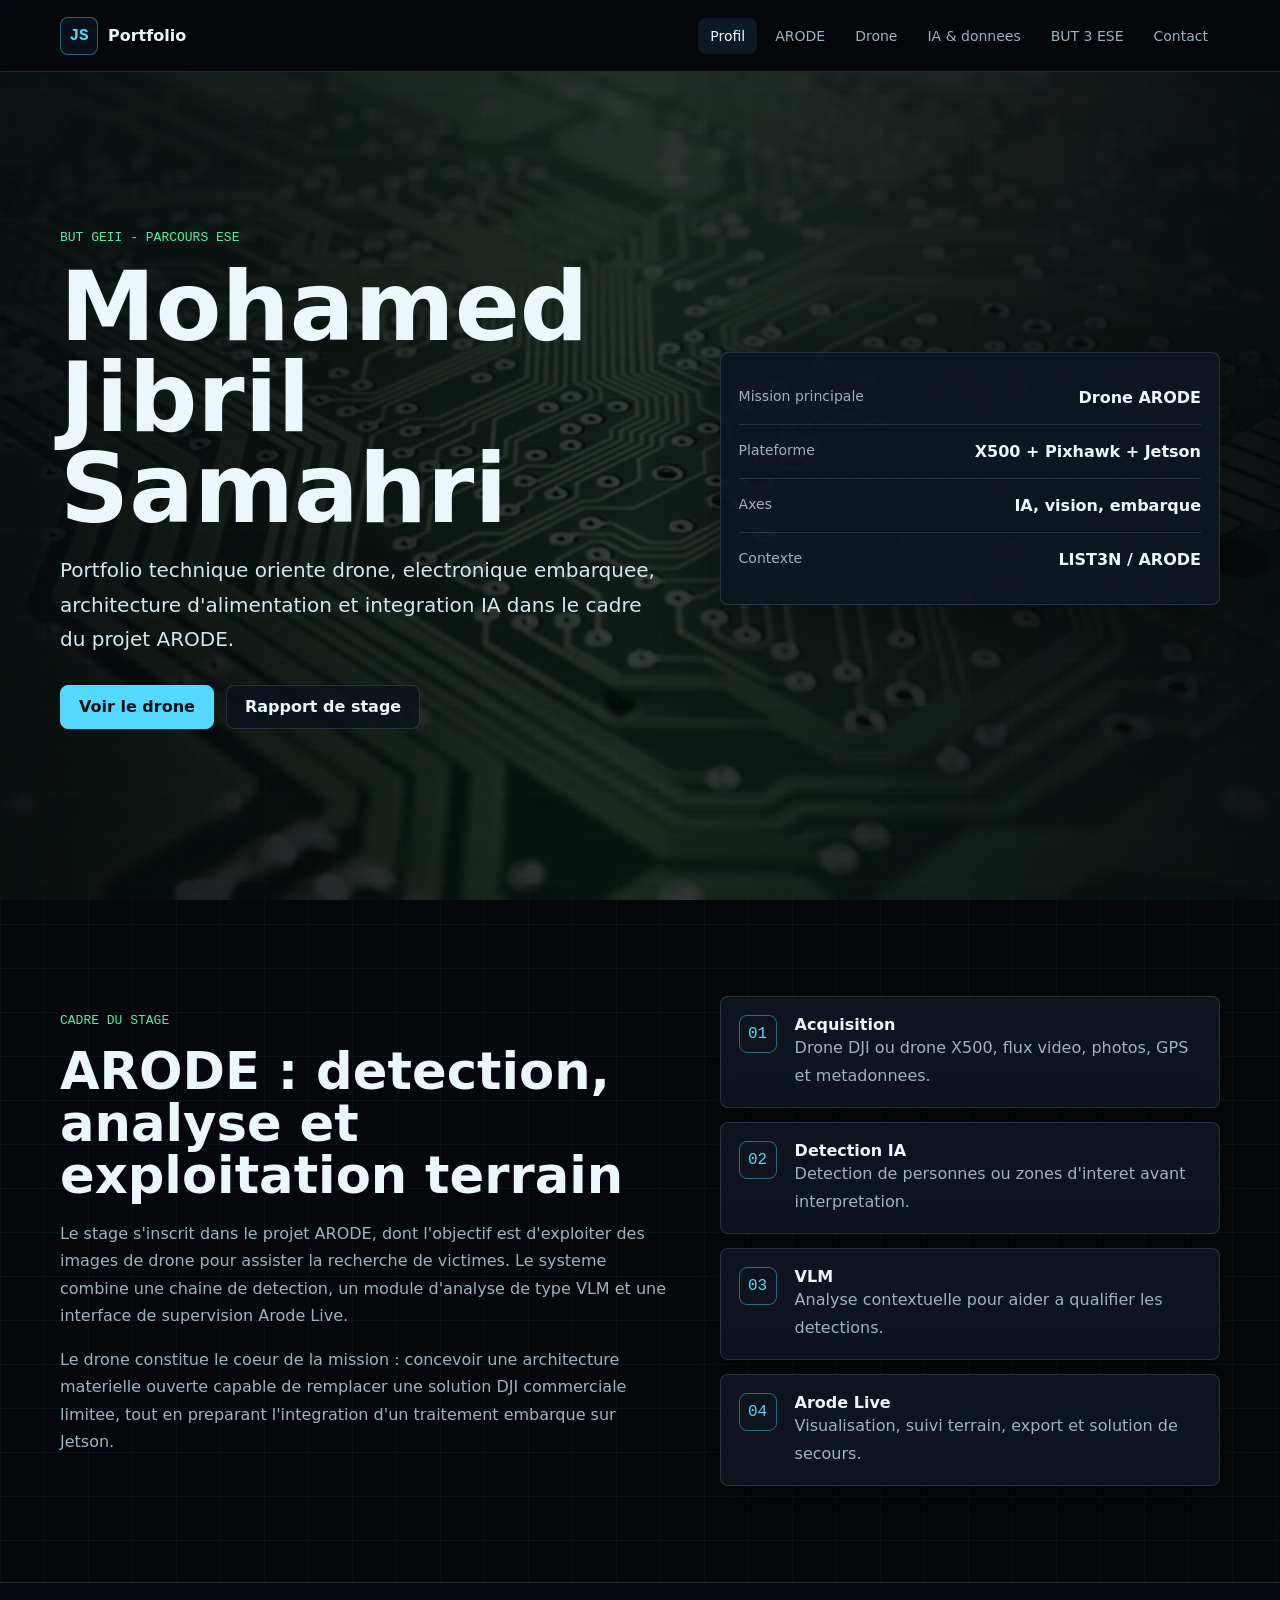
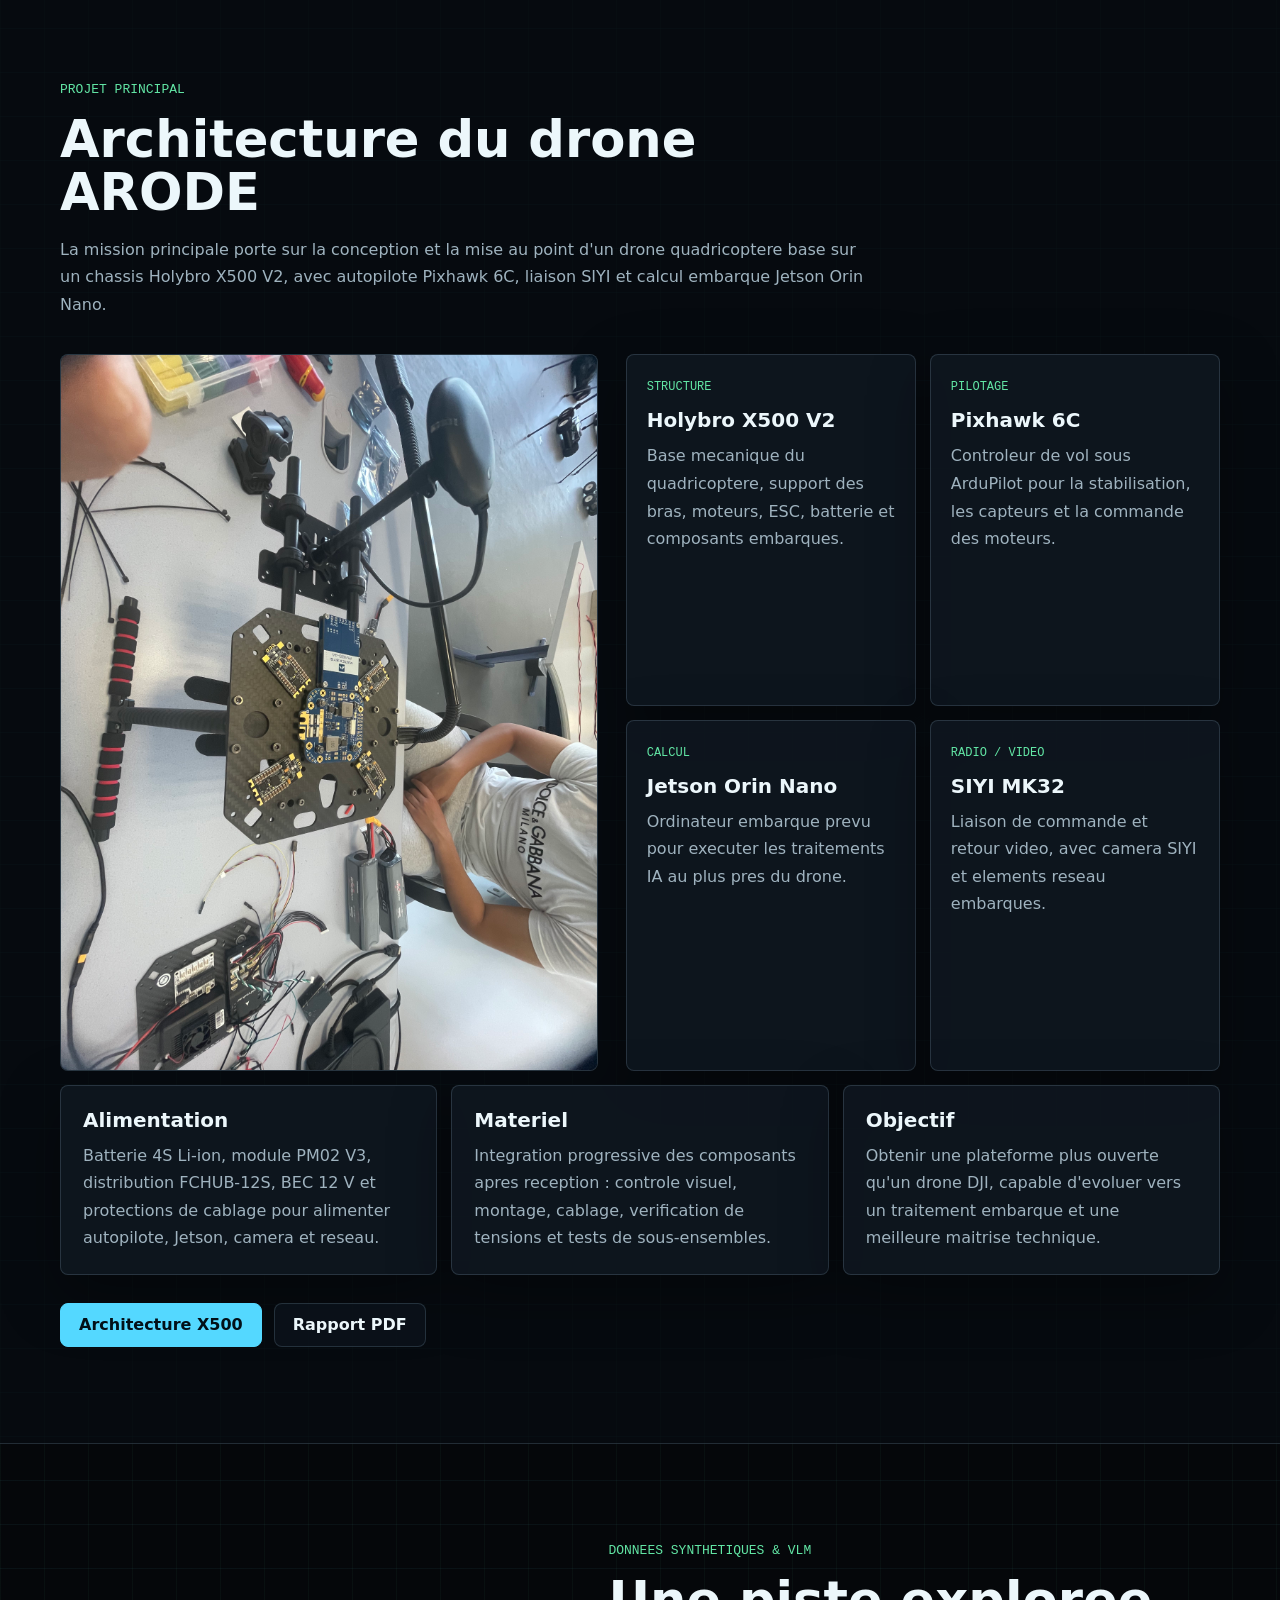
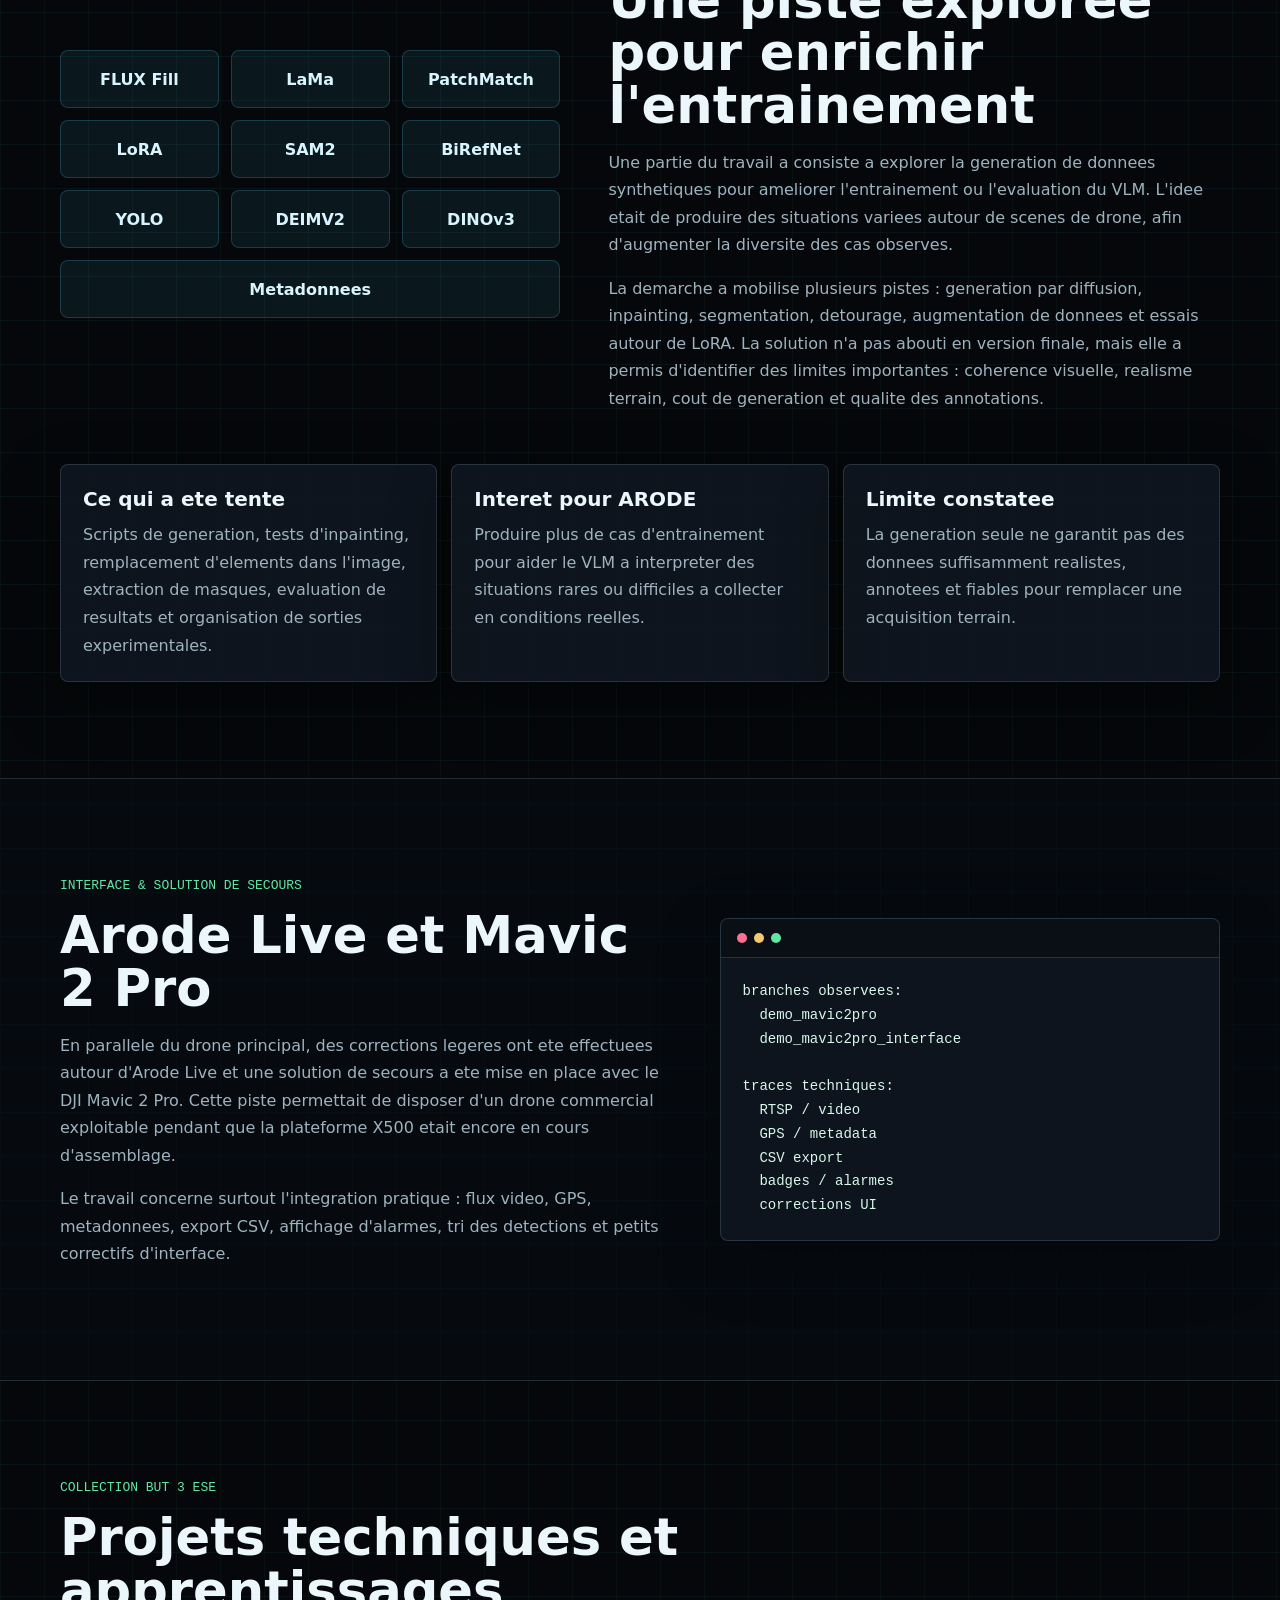
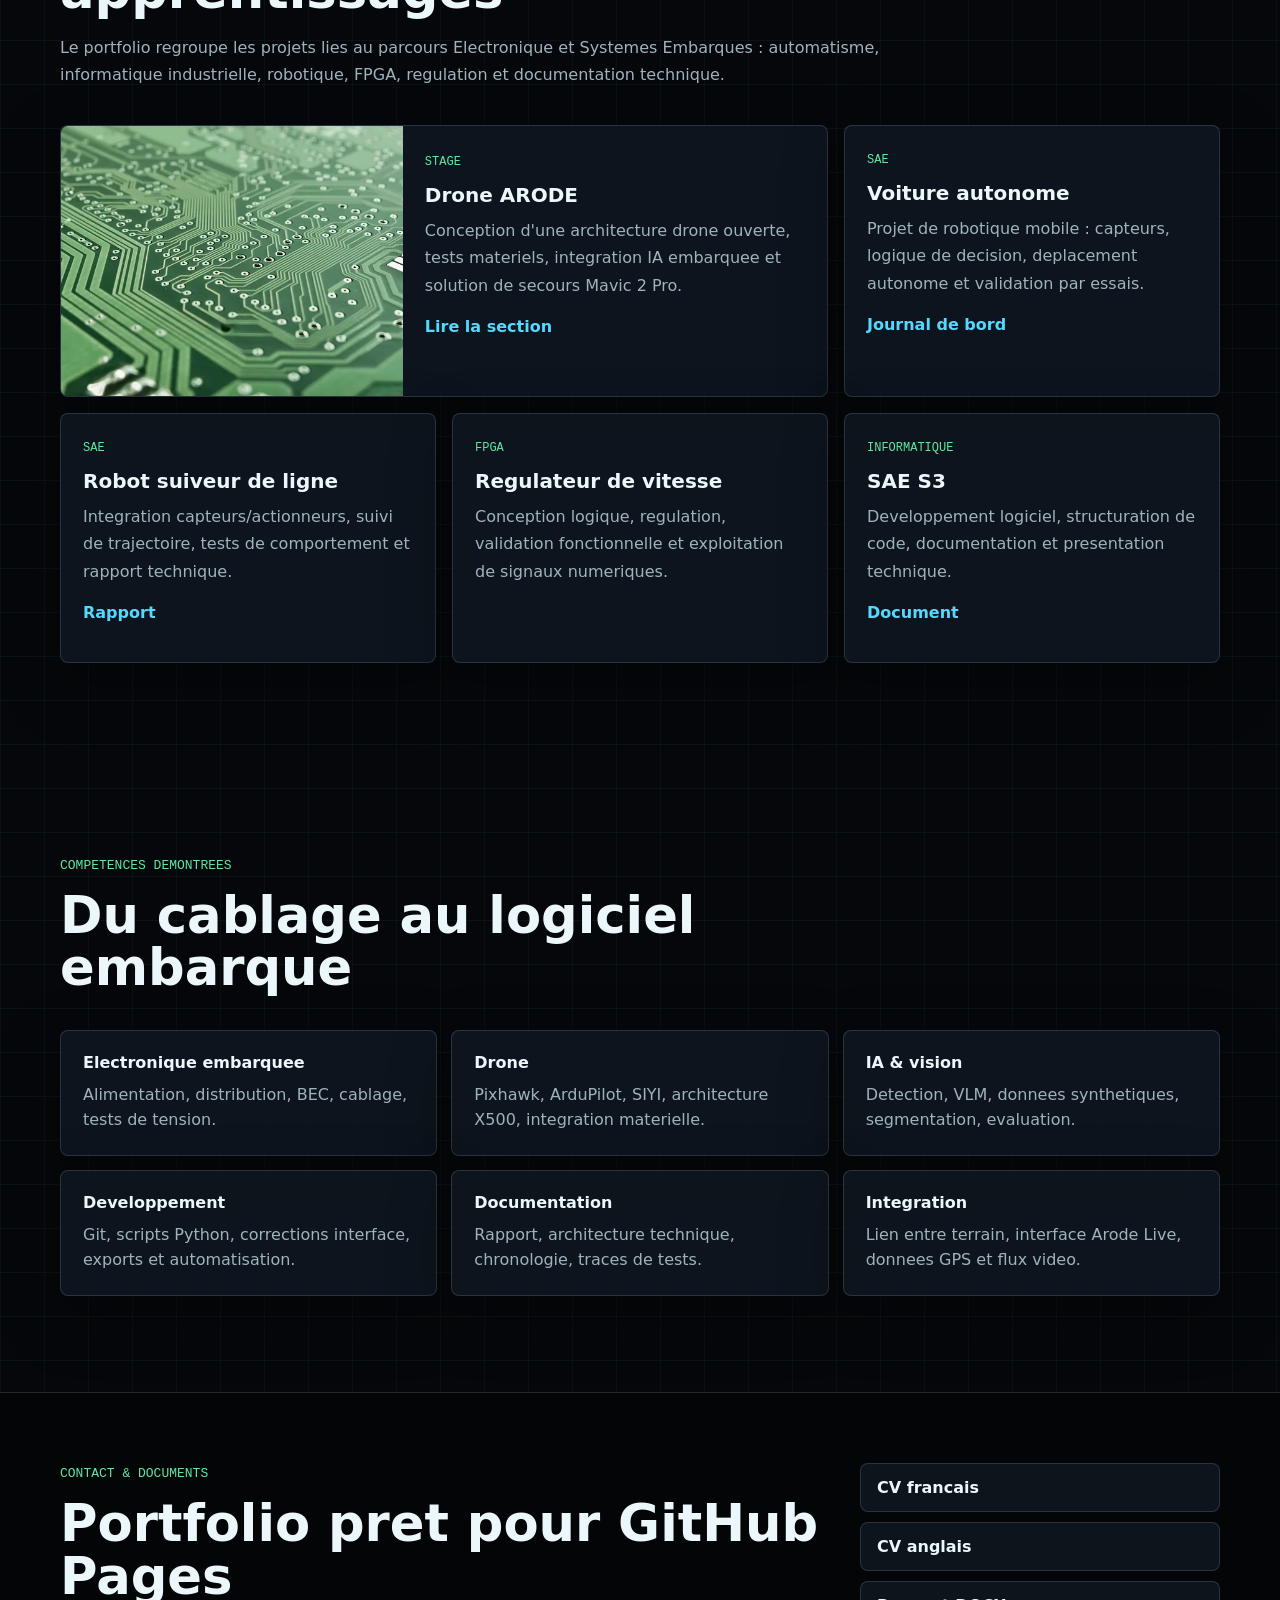
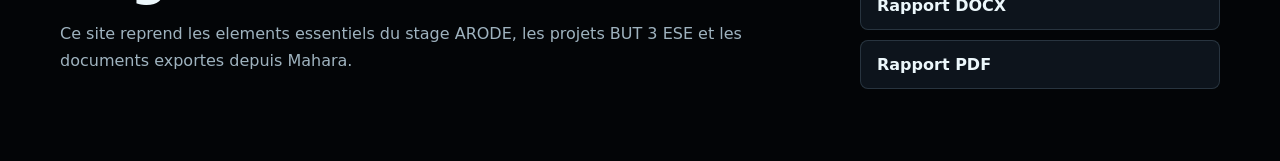
==== index.html @ 0274417f "Initial portfolio site" ====
<!DOCTYPE html>
<html lang="fr">
<head>
  <meta charset="UTF-8">
  <meta name="viewport" content="width=device-width, initial-scale=1.0">
  <meta name="description" content="Portfolio BUT GEII ESE - drone ARODE, architecture embarquee, IA et projets techniques de Mohamed Jibril Samahri.">
  <title>Mohamed Jibril Samahri | Portfolio Drone & Electronique embarquee</title>
  <link rel="stylesheet" href="assets/styles.css">
</head>
<body>
  <header class="site-header">
    <a class="brand" href="#profil" aria-label="Retour au profil">
      <span class="brand-mark">JS</span>
      <span>Portfolio</span>
    </a>
    <button class="nav-toggle" type="button" aria-label="Ouvrir le menu" aria-expanded="false">
      <span></span>
      <span></span>
    </button>
    <nav class="site-nav" aria-label="Navigation principale">
      <a href="#profil">Profil</a>
      <a href="#arode">ARODE</a>
      <a href="#drone">Drone</a>
      <a href="#ia">IA & donnees</a>
      <a href="#projets">BUT 3 ESE</a>
      <a href="#contact">Contact</a>
    </nav>
  </header>

  <main>
    <section class="hero section-band" id="profil">
      <div class="hero-bg" aria-hidden="true"></div>
      <div class="container hero-grid">
        <div class="hero-copy">
          <p class="eyebrow">BUT GEII - parcours ESE</p>
          <h1>Mohamed Jibril Samahri</h1>
          <p class="lead">Portfolio technique oriente drone, electronique embarquee, architecture d'alimentation et integration IA dans le cadre du projet ARODE.</p>
          <div class="hero-actions">
            <a class="btn primary" href="#drone">Voir le drone</a>
            <a class="btn secondary" href="assets/docs/rapport-stage-arode-drone.pdf">Rapport de stage</a>
          </div>
        </div>
        <aside class="signal-panel" aria-label="Synthese du profil">
          <div class="signal-row">
            <span>Mission principale</span>
            <strong>Drone ARODE</strong>
          </div>
          <div class="signal-row">
            <span>Plateforme</span>
            <strong>X500 + Pixhawk + Jetson</strong>
          </div>
          <div class="signal-row">
            <span>Axes</span>
            <strong>IA, vision, embarque</strong>
          </div>
          <div class="signal-row">
            <span>Contexte</span>
            <strong>LIST3N / ARODE</strong>
          </div>
        </aside>
      </div>
    </section>

    <section class="section-band" id="arode">
      <div class="container two-col">
        <div>
          <p class="eyebrow">Cadre du stage</p>
          <h2>ARODE : detection, analyse et exploitation terrain</h2>
          <p>Le stage s'inscrit dans le projet ARODE, dont l'objectif est d'exploiter des images de drone pour assister la recherche de victimes. Le systeme combine une chaine de detection, un module d'analyse de type VLM et une interface de supervision Arode Live.</p>
          <p>Le drone constitue le coeur de la mission : concevoir une architecture materielle ouverte capable de remplacer une solution DJI commerciale limitee, tout en preparant l'integration d'un traitement embarque sur Jetson.</p>
        </div>
        <div class="pipeline" aria-label="Architecture logique ARODE">
          <article>
            <span>01</span>
            <strong>Acquisition</strong>
            <p>Drone DJI ou drone X500, flux video, photos, GPS et metadonnees.</p>
          </article>
          <article>
            <span>02</span>
            <strong>Detection IA</strong>
            <p>Detection de personnes ou zones d'interet avant interpretation.</p>
          </article>
          <article>
            <span>03</span>
            <strong>VLM</strong>
            <p>Analyse contextuelle pour aider a qualifier les detections.</p>
          </article>
          <article>
            <span>04</span>
            <strong>Arode Live</strong>
            <p>Visualisation, suivi terrain, export et solution de secours.</p>
          </article>
        </div>
      </div>
    </section>

    <section class="section-band dark" id="drone">
      <div class="container">
        <div class="section-head">
          <p class="eyebrow">Projet principal</p>
          <h2>Architecture du drone ARODE</h2>
          <p>La mission principale porte sur la conception et la mise au point d'un drone quadricoptere base sur un chassis Holybro X500 V2, avec autopilote Pixhawk 6C, liaison SIYI et calcul embarque Jetson Orin Nano.</p>
        </div>
        <div class="drone-layout">
          <figure class="media-frame">
            <img src="assets/media/drone-atelier-1.jpeg" alt="Assemblage du drone ARODE en atelier">
          </figure>
          <div class="component-grid">
            <article class="component-card">
              <span>Structure</span>
              <h3>Holybro X500 V2</h3>
              <p>Base mecanique du quadricoptere, support des bras, moteurs, ESC, batterie et composants embarques.</p>
            </article>
            <article class="component-card">
              <span>Pilotage</span>
              <h3>Pixhawk 6C</h3>
              <p>Controleur de vol sous ArduPilot pour la stabilisation, les capteurs et la commande des moteurs.</p>
            </article>
            <article class="component-card">
              <span>Calcul</span>
              <h3>Jetson Orin Nano</h3>
              <p>Ordinateur embarque prevu pour executer les traitements IA au plus pres du drone.</p>
            </article>
            <article class="component-card">
              <span>Radio / video</span>
              <h3>SIYI MK32</h3>
              <p>Liaison de commande et retour video, avec camera SIYI et elements reseau embarques.</p>
            </article>
          </div>
        </div>
        <div class="architecture-strip">
          <article>
            <h3>Alimentation</h3>
            <p>Batterie 4S Li-ion, module PM02 V3, distribution FCHUB-12S, BEC 12 V et protections de cablage pour alimenter autopilote, Jetson, camera et reseau.</p>
          </article>
          <article>
            <h3>Materiel</h3>
            <p>Integration progressive des composants apres reception : controle visuel, montage, cablage, verification de tensions et tests de sous-ensembles.</p>
          </article>
          <article>
            <h3>Objectif</h3>
            <p>Obtenir une plateforme plus ouverte qu'un drone DJI, capable d'evoluer vers un traitement embarque et une meilleure maitrise technique.</p>
          </article>
        </div>
        <div class="doc-links">
          <a class="btn primary" href="assets/docs/architecture-drone-x500.html">Architecture X500</a>
          <a class="btn secondary" href="assets/docs/rapport-stage-arode-drone.pdf">Rapport PDF</a>
        </div>
      </div>
    </section>

    <section class="section-band" id="ia">
      <div class="container two-col reverse">
        <div>
          <p class="eyebrow">Donnees synthetiques & VLM</p>
          <h2>Une piste exploree pour enrichir l'entrainement</h2>
          <p>Une partie du travail a consiste a explorer la generation de donnees synthetiques pour ameliorer l'entrainement ou l'evaluation du VLM. L'idee etait de produire des situations variees autour de scenes de drone, afin d'augmenter la diversite des cas observes.</p>
          <p>La demarche a mobilise plusieurs pistes : generation par diffusion, inpainting, segmentation, detourage, augmentation de donnees et essais autour de LoRA. La solution n'a pas abouti en version finale, mais elle a permis d'identifier des limites importantes : coherence visuelle, realisme terrain, cout de generation et qualite des annotations.</p>
        </div>
        <div class="tech-stack">
          <span>FLUX Fill</span>
          <span>LaMa</span>
          <span>PatchMatch</span>
          <span>LoRA</span>
          <span>SAM2</span>
          <span>BiRefNet</span>
          <span>YOLO</span>
          <span>DEIMV2</span>
          <span>DINOv3</span>
          <span>Metadonnees</span>
        </div>
      </div>
      <div class="container evidence-grid">
        <article>
          <h3>Ce qui a ete tente</h3>
          <p>Scripts de generation, tests d'inpainting, remplacement d'elements dans l'image, extraction de masques, evaluation de resultats et organisation de sorties experimentales.</p>
        </article>
        <article>
          <h3>Interet pour ARODE</h3>
          <p>Produire plus de cas d'entrainement pour aider le VLM a interpreter des situations rares ou difficiles a collecter en conditions reelles.</p>
        </article>
        <article>
          <h3>Limite constatee</h3>
          <p>La generation seule ne garantit pas des donnees suffisamment realistes, annotees et fiables pour remplacer une acquisition terrain.</p>
        </article>
      </div>
    </section>

    <section class="section-band dark" id="arode-live">
      <div class="container two-col">
        <div>
          <p class="eyebrow">Interface & solution de secours</p>
          <h2>Arode Live et Mavic 2 Pro</h2>
          <p>En parallele du drone principal, des corrections legeres ont ete effectuees autour d'Arode Live et une solution de secours a ete mise en place avec le DJI Mavic 2 Pro. Cette piste permettait de disposer d'un drone commercial exploitable pendant que la plateforme X500 etait encore en cours d'assemblage.</p>
          <p>Le travail concerne surtout l'integration pratique : flux video, GPS, metadonnees, export CSV, affichage d'alarmes, tri des detections et petits correctifs d'interface.</p>
        </div>
        <div class="terminal-card">
          <div class="terminal-bar">
            <span></span><span></span><span></span>
          </div>
          <pre><code>branches observees:
  demo_mavic2pro
  demo_mavic2pro_interface

traces techniques:
  RTSP / video
  GPS / metadata
  CSV export
  badges / alarmes
  corrections UI</code></pre>
        </div>
      </div>
    </section>

    <section class="section-band" id="projets">
      <div class="container">
        <div class="section-head">
          <p class="eyebrow">Collection BUT 3 ESE</p>
          <h2>Projets techniques et apprentissages</h2>
          <p>Le portfolio regroupe les projets lies au parcours Electronique et Systemes Embarques : automatisme, informatique industrielle, robotique, FPGA, regulation et documentation technique.</p>
        </div>
        <div class="project-grid">
          <article class="project-card featured">
            <img src="assets/media/pcb.webp" alt="Carte electronique et pistes de circuit imprime">
            <div>
              <span>Stage</span>
              <h3>Drone ARODE</h3>
              <p>Conception d'une architecture drone ouverte, tests materiels, integration IA embarquee et solution de secours Mavic 2 Pro.</p>
              <a href="#drone">Lire la section</a>
            </div>
          </article>
          <article class="project-card">
            <span>SAE</span>
            <h3>Voiture autonome</h3>
            <p>Projet de robotique mobile : capteurs, logique de decision, deplacement autonome et validation par essais.</p>
            <a href="assets/docs/sae4-journal-bord.pdf">Journal de bord</a>
          </article>
          <article class="project-card">
            <span>SAE</span>
            <h3>Robot suiveur de ligne</h3>
            <p>Integration capteurs/actionneurs, suivi de trajectoire, tests de comportement et rapport technique.</p>
            <a href="assets/docs/robot-suiveur-ligne.pdf">Rapport</a>
          </article>
          <article class="project-card">
            <span>FPGA</span>
            <h3>Regulateur de vitesse</h3>
            <p>Conception logique, regulation, validation fonctionnelle et exploitation de signaux numeriques.</p>
          </article>
          <article class="project-card">
            <span>Informatique</span>
            <h3>SAE S3</h3>
            <p>Developpement logiciel, structuration de code, documentation et presentation technique.</p>
            <a href="assets/docs/sae-informatique-s3.pdf">Document</a>
          </article>
        </div>
      </div>
    </section>

    <section class="section-band skills" id="competences">
      <div class="container">
        <div class="section-head">
          <p class="eyebrow">Competences demontrees</p>
          <h2>Du cablage au logiciel embarque</h2>
        </div>
        <div class="skill-grid">
          <article><strong>Electronique embarquee</strong><span>Alimentation, distribution, BEC, cablage, tests de tension.</span></article>
          <article><strong>Drone</strong><span>Pixhawk, ArduPilot, SIYI, architecture X500, integration materielle.</span></article>
          <article><strong>IA & vision</strong><span>Detection, VLM, donnees synthetiques, segmentation, evaluation.</span></article>
          <article><strong>Developpement</strong><span>Git, scripts Python, corrections interface, exports et automatisation.</span></article>
          <article><strong>Documentation</strong><span>Rapport, architecture technique, chronologie, traces de tests.</span></article>
          <article><strong>Integration</strong><span>Lien entre terrain, interface Arode Live, donnees GPS et flux video.</span></article>
        </div>
      </div>
    </section>
  </main>

  <footer class="site-footer" id="contact">
    <div class="container footer-grid">
      <div>
        <p class="eyebrow">Contact & documents</p>
        <h2>Portfolio pret pour GitHub Pages</h2>
        <p>Ce site reprend les elements essentiels du stage ARODE, les projets BUT 3 ESE et les documents exportes depuis Mahara.</p>
      </div>
      <div class="footer-links">
        <a href="assets/docs/cv-fr.pdf">CV francais</a>
        <a href="assets/docs/cv-en.pdf">CV anglais</a>
        <a href="assets/docs/rapport-stage-arode-drone.docx">Rapport DOCX</a>
        <a href="assets/docs/rapport-stage-arode-drone.pdf">Rapport PDF</a>
      </div>
    </div>
  </footer>

  <script src="assets/app.js"></script>
</body>
</html>
---- assets/styles.css ----
:root {
  color-scheme: dark;
  --bg: #05070a;
  --bg-soft: #0b1118;
  --panel: #0f1720;
  --panel-2: #121d29;
  --line: rgba(161, 201, 219, 0.18);
  --text: #ecf7fb;
  --muted: #9fb3bf;
  --cyan: #54d8ff;
  --green: #62e6a5;
  --amber: #f6c86e;
  --danger: #ff6f91;
  --shadow: 0 20px 60px rgba(0, 0, 0, 0.34);
  --radius: 8px;
}

* {
  box-sizing: border-box;
}

html {
  scroll-behavior: smooth;
}

body {
  margin: 0;
  font-family: Inter, ui-sans-serif, system-ui, -apple-system, BlinkMacSystemFont, "Segoe UI", sans-serif;
  background:
    linear-gradient(rgba(84, 216, 255, 0.05) 1px, transparent 1px),
    linear-gradient(90deg, rgba(98, 230, 165, 0.04) 1px, transparent 1px),
    var(--bg);
  background-size: 44px 44px;
  color: var(--text);
}

body::before {
  content: "";
  position: fixed;
  inset: 0;
  pointer-events: none;
  background:
    linear-gradient(120deg, rgba(84, 216, 255, 0.08), transparent 38%),
    linear-gradient(300deg, rgba(98, 230, 165, 0.08), transparent 42%);
  opacity: 0.7;
  z-index: -2;
}

a {
  color: inherit;
}

img {
  display: block;
  max-width: 100%;
}

.container {
  width: min(1160px, calc(100% - 40px));
  margin: 0 auto;
}

.site-header {
  position: sticky;
  top: 0;
  z-index: 20;
  display: flex;
  align-items: center;
  justify-content: space-between;
  min-height: 72px;
  padding: 0 max(20px, calc((100vw - 1160px) / 2));
  background: rgba(5, 7, 10, 0.82);
  border-bottom: 1px solid var(--line);
  backdrop-filter: blur(16px);
}

.brand {
  display: inline-flex;
  align-items: center;
  gap: 10px;
  text-decoration: none;
  font-weight: 800;
  letter-spacing: 0;
}

.brand-mark {
  display: grid;
  place-items: center;
  width: 38px;
  height: 38px;
  border: 1px solid rgba(84, 216, 255, 0.42);
  border-radius: 8px;
  color: var(--cyan);
  background: #081019;
  font-family: "SFMono-Regular", Consolas, monospace;
}

.site-nav {
  display: flex;
  align-items: center;
  gap: 6px;
}

.site-nav a {
  padding: 10px 12px;
  border-radius: 8px;
  color: var(--muted);
  text-decoration: none;
  font-size: 14px;
}

.site-nav a:hover,
.site-nav a:focus-visible,
.site-nav a[aria-current="page"] {
  color: var(--text);
  background: rgba(84, 216, 255, 0.1);
  outline: none;
}

.nav-toggle {
  display: none;
  width: 42px;
  height: 42px;
  border: 1px solid var(--line);
  border-radius: 8px;
  background: rgba(12, 19, 28, 0.92);
  color: var(--text);
}

.nav-toggle span {
  display: block;
  width: 18px;
  height: 2px;
  margin: 5px auto;
  background: currentColor;
}

.section-band {
  position: relative;
  padding: 96px 0;
  overflow: hidden;
}

.section-band.dark {
  background: rgba(8, 13, 19, 0.72);
  border-block: 1px solid var(--line);
}

.hero {
  min-height: calc(100vh - 72px);
  display: grid;
  align-items: center;
  padding: 72px 0 88px;
}

.hero-bg {
  position: absolute;
  inset: 0;
  background:
    linear-gradient(90deg, rgba(5, 7, 10, 0.92), rgba(5, 7, 10, 0.66), rgba(5, 7, 10, 0.94)),
    url("media/pcb.webp") center / cover no-repeat;
  opacity: 0.68;
  z-index: -1;
}

.hero-grid,
.two-col {
  display: grid;
  grid-template-columns: minmax(0, 1.1fr) minmax(320px, 0.9fr);
  gap: 48px;
  align-items: center;
}

.two-col.reverse {
  grid-template-columns: minmax(320px, 0.9fr) minmax(0, 1.1fr);
}

.two-col.reverse > :first-child {
  order: 2;
}

.eyebrow {
  margin: 0 0 12px;
  color: var(--green);
  font-family: "SFMono-Regular", Consolas, monospace;
  font-size: 13px;
  letter-spacing: 0;
  text-transform: uppercase;
}

h1,
h2,
h3,
p {
  margin-top: 0;
}

h1 {
  max-width: 860px;
  margin-bottom: 18px;
  font-size: clamp(48px, 8vw, 96px);
  line-height: 0.95;
  letter-spacing: 0;
}

h2 {
  margin-bottom: 18px;
  font-size: clamp(30px, 4vw, 54px);
  line-height: 1.02;
  letter-spacing: 0;
}

h3 {
  margin-bottom: 10px;
  font-size: 20px;
  letter-spacing: 0;
}

p {
  color: var(--muted);
  line-height: 1.72;
}

.lead {
  max-width: 710px;
  font-size: 20px;
  color: #d3e8f0;
}

.hero-actions,
.doc-links {
  display: flex;
  flex-wrap: wrap;
  gap: 12px;
  margin-top: 28px;
}

.btn {
  display: inline-flex;
  align-items: center;
  justify-content: center;
  min-height: 44px;
  padding: 0 18px;
  border: 1px solid var(--line);
  border-radius: 8px;
  text-decoration: none;
  font-weight: 700;
}

.btn.primary {
  background: var(--cyan);
  border-color: var(--cyan);
  color: #021018;
}

.btn.secondary {
  background: rgba(12, 19, 28, 0.82);
  color: var(--text);
}

.signal-panel,
.terminal-card,
.project-card,
.component-card,
.evidence-grid article,
.skill-grid article,
.architecture-strip article,
.pipeline article {
  border: 1px solid var(--line);
  border-radius: var(--radius);
  background: rgba(15, 23, 32, 0.9);
  box-shadow: var(--shadow);
}

.signal-panel {
  padding: 18px;
}

.signal-row {
  display: flex;
  justify-content: space-between;
  gap: 18px;
  padding: 17px 0;
  border-bottom: 1px solid var(--line);
}

.signal-row:last-child {
  border-bottom: 0;
}

.signal-row span {
  color: var(--muted);
  font-size: 14px;
}

.signal-row strong {
  text-align: right;
  color: var(--text);
}

.pipeline {
  display: grid;
  gap: 14px;
}

.pipeline article {
  position: relative;
  padding: 18px 18px 18px 74px;
}

.pipeline span {
  position: absolute;
  left: 18px;
  top: 18px;
  display: grid;
  place-items: center;
  width: 38px;
  height: 38px;
  border: 1px solid rgba(84, 216, 255, 0.44);
  border-radius: 8px;
  color: var(--cyan);
  font-family: "SFMono-Regular", Consolas, monospace;
}

.pipeline strong,
.component-card h3,
.project-card h3 {
  color: var(--text);
}

.pipeline p,
.project-card p,
.component-card p,
.architecture-strip p,
.evidence-grid p {
  margin-bottom: 0;
}

.section-head {
  max-width: 820px;
  margin-bottom: 36px;
}

.drone-layout {
  display: grid;
  grid-template-columns: minmax(320px, 0.95fr) 1.05fr;
  gap: 28px;
  align-items: stretch;
}

.media-frame {
  margin: 0;
  min-height: 100%;
  border: 1px solid var(--line);
  border-radius: 8px;
  overflow: hidden;
  background: var(--panel);
}

.media-frame img {
  width: 100%;
  height: 100%;
  min-height: 420px;
  object-fit: cover;
}

.component-grid {
  display: grid;
  grid-template-columns: repeat(2, minmax(0, 1fr));
  gap: 14px;
}

.component-card {
  padding: 20px;
}

.component-card span,
.project-card span {
  display: inline-block;
  margin-bottom: 14px;
  color: var(--green);
  font-family: "SFMono-Regular", Consolas, monospace;
  font-size: 12px;
  text-transform: uppercase;
}

.architecture-strip {
  display: grid;
  grid-template-columns: repeat(3, minmax(0, 1fr));
  gap: 14px;
  margin-top: 14px;
}

.architecture-strip article {
  padding: 22px;
}

.tech-stack {
  display: flex;
  flex-wrap: wrap;
  gap: 12px;
}

.tech-stack span {
  flex: 1 1 145px;
  min-height: 58px;
  display: grid;
  place-items: center;
  border: 1px solid rgba(84, 216, 255, 0.2);
  border-radius: 8px;
  background: rgba(84, 216, 255, 0.08);
  color: #d8f5ff;
  font-weight: 800;
  text-align: center;
}

.evidence-grid {
  display: grid;
  grid-template-columns: repeat(3, minmax(0, 1fr));
  gap: 14px;
  margin-top: 36px;
}

.evidence-grid article,
.skill-grid article {
  padding: 22px;
}

.terminal-card {
  overflow: hidden;
}

.terminal-bar {
  display: flex;
  gap: 7px;
  padding: 14px 16px;
  border-bottom: 1px solid var(--line);
  background: #0a0f15;
}

.terminal-bar span {
  width: 10px;
  height: 10px;
  border-radius: 50%;
  background: var(--danger);
}

.terminal-bar span:nth-child(2) {
  background: var(--amber);
}

.terminal-bar span:nth-child(3) {
  background: var(--green);
}

pre {
  margin: 0;
  padding: 22px;
  overflow-x: auto;
  color: #d7f7e9;
  font-family: "SFMono-Regular", Consolas, monospace;
  font-size: 14px;
  line-height: 1.7;
}

.project-grid {
  display: grid;
  grid-template-columns: repeat(3, minmax(0, 1fr));
  gap: 16px;
}

.project-card {
  min-height: 250px;
  padding: 22px;
}

.project-card.featured {
  grid-column: span 2;
  display: grid;
  grid-template-columns: minmax(220px, 0.85fr) 1fr;
  gap: 22px;
  padding: 0;
  overflow: hidden;
}

.project-card.featured div {
  padding: 24px 24px 24px 0;
}

.project-card.featured img {
  height: 100%;
  min-height: 270px;
  object-fit: cover;
}

.project-card a {
  display: inline-flex;
  margin-top: 18px;
  color: var(--cyan);
  font-weight: 800;
  text-decoration: none;
}

.skill-grid {
  display: grid;
  grid-template-columns: repeat(3, minmax(0, 1fr));
  gap: 14px;
}

.skill-grid strong {
  display: block;
  margin-bottom: 10px;
}

.skill-grid span {
  color: var(--muted);
  line-height: 1.6;
}

.site-footer {
  padding: 70px 0;
  border-top: 1px solid var(--line);
  background: #030507;
}

.footer-grid {
  display: grid;
  grid-template-columns: 1fr minmax(260px, 360px);
  gap: 40px;
  align-items: start;
}

.footer-links {
  display: grid;
  gap: 10px;
}

.footer-links a {
  padding: 14px 16px;
  border: 1px solid var(--line);
  border-radius: 8px;
  background: rgba(15, 23, 32, 0.88);
  color: var(--text);
  text-decoration: none;
  font-weight: 700;
}

@media (max-width: 900px) {
  .nav-toggle {
    display: block;
  }

  .site-nav {
    position: fixed;
    top: 72px;
    left: 20px;
    right: 20px;
    display: none;
    flex-direction: column;
    align-items: stretch;
    padding: 12px;
    border: 1px solid var(--line);
    border-radius: 8px;
    background: rgba(5, 7, 10, 0.96);
  }

  .site-nav.is-open {
    display: flex;
  }

  .site-nav a {
    padding: 14px;
  }

  .hero-grid,
  .two-col,
  .two-col.reverse,
  .drone-layout,
  .footer-grid {
    grid-template-columns: 1fr;
  }

  .two-col.reverse > :first-child {
    order: 0;
  }

  .architecture-strip,
  .evidence-grid,
  .skill-grid,
  .project-grid {
    grid-template-columns: 1fr;
  }

  .project-card.featured {
    grid-column: auto;
    grid-template-columns: 1fr;
  }

  .project-card.featured div {
    padding: 22px;
  }
}

@media (max-width: 640px) {
  .container {
    width: min(100% - 28px, 1160px);
  }

  .section-band {
    padding: 72px 0;
  }

  .hero {
    min-height: auto;
  }

  h1 {
    font-size: 48px;
  }

  .lead {
    font-size: 18px;
  }

  .component-grid {
    grid-template-columns: 1fr;
  }

  .media-frame img {
    min-height: 320px;
  }

  .signal-row {
    display: block;
  }

  .signal-row strong {
    display: block;
    margin-top: 6px;
    text-align: left;
  }
}
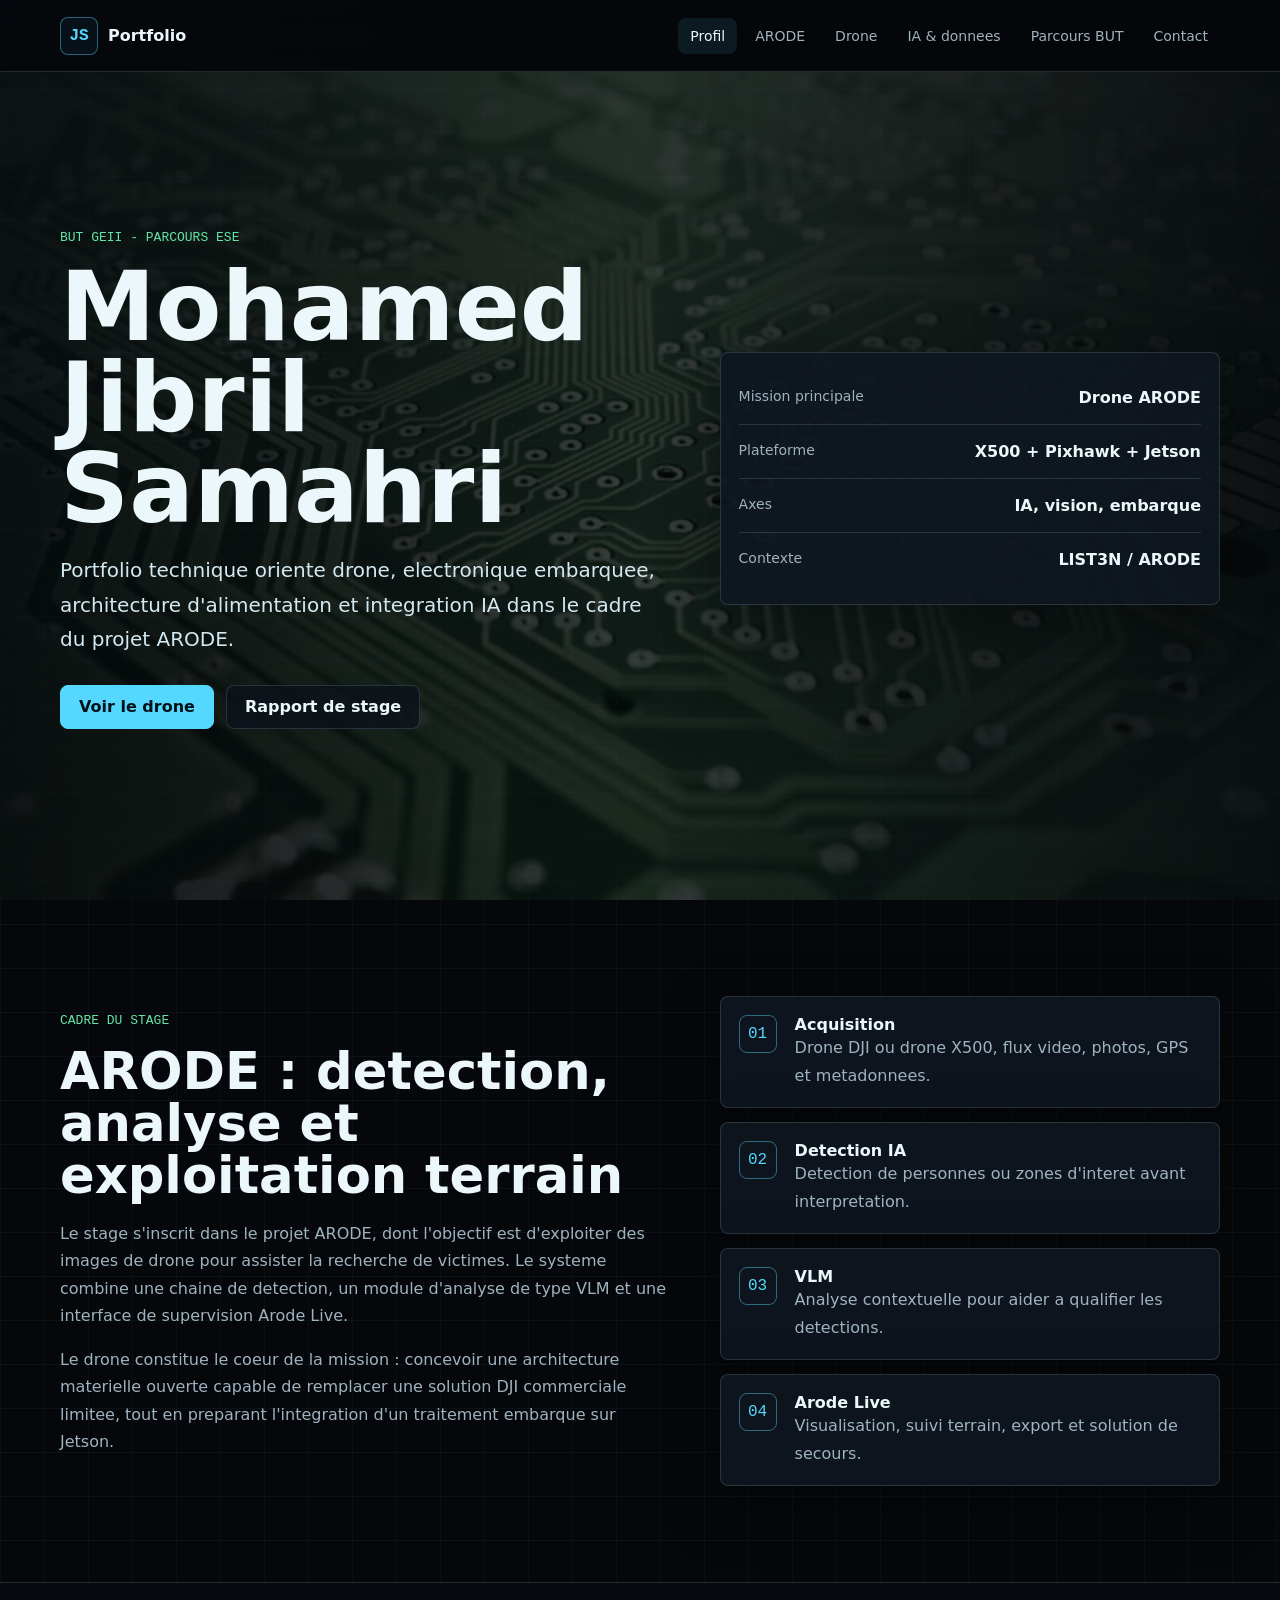
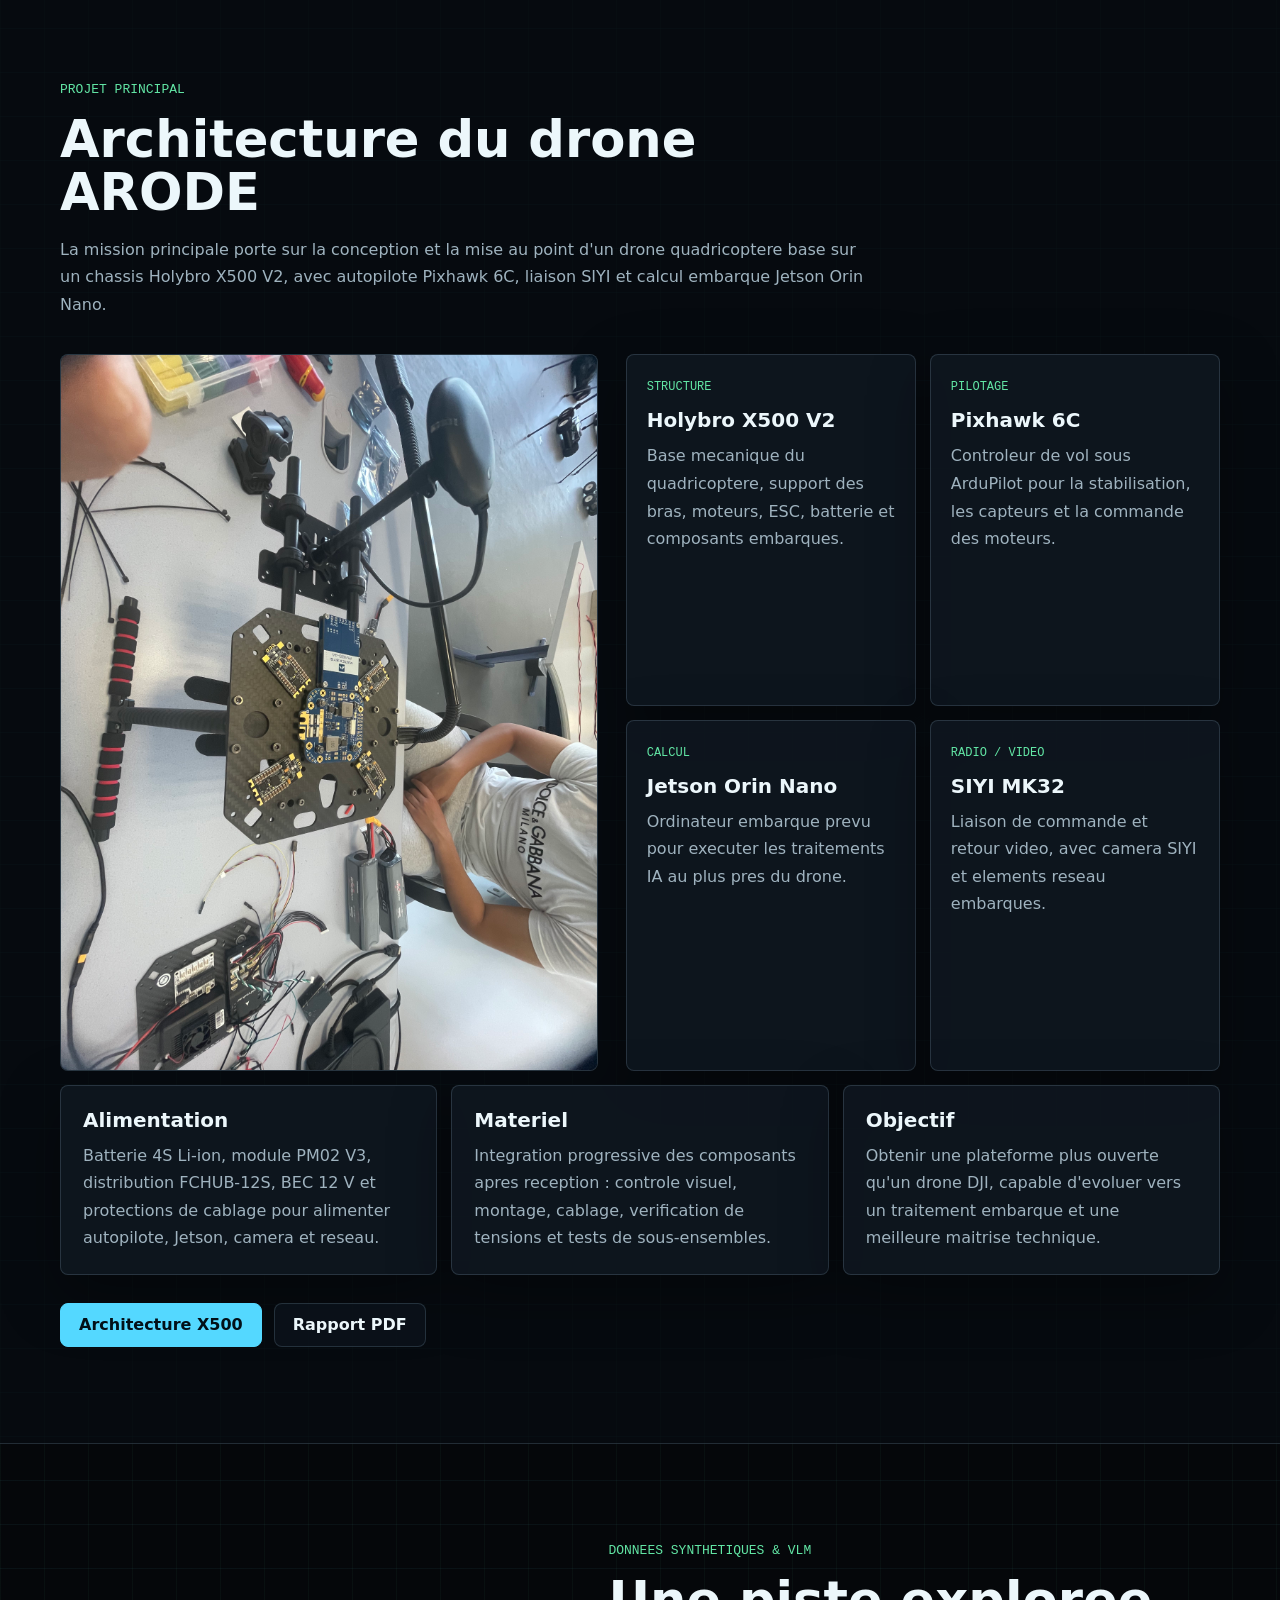
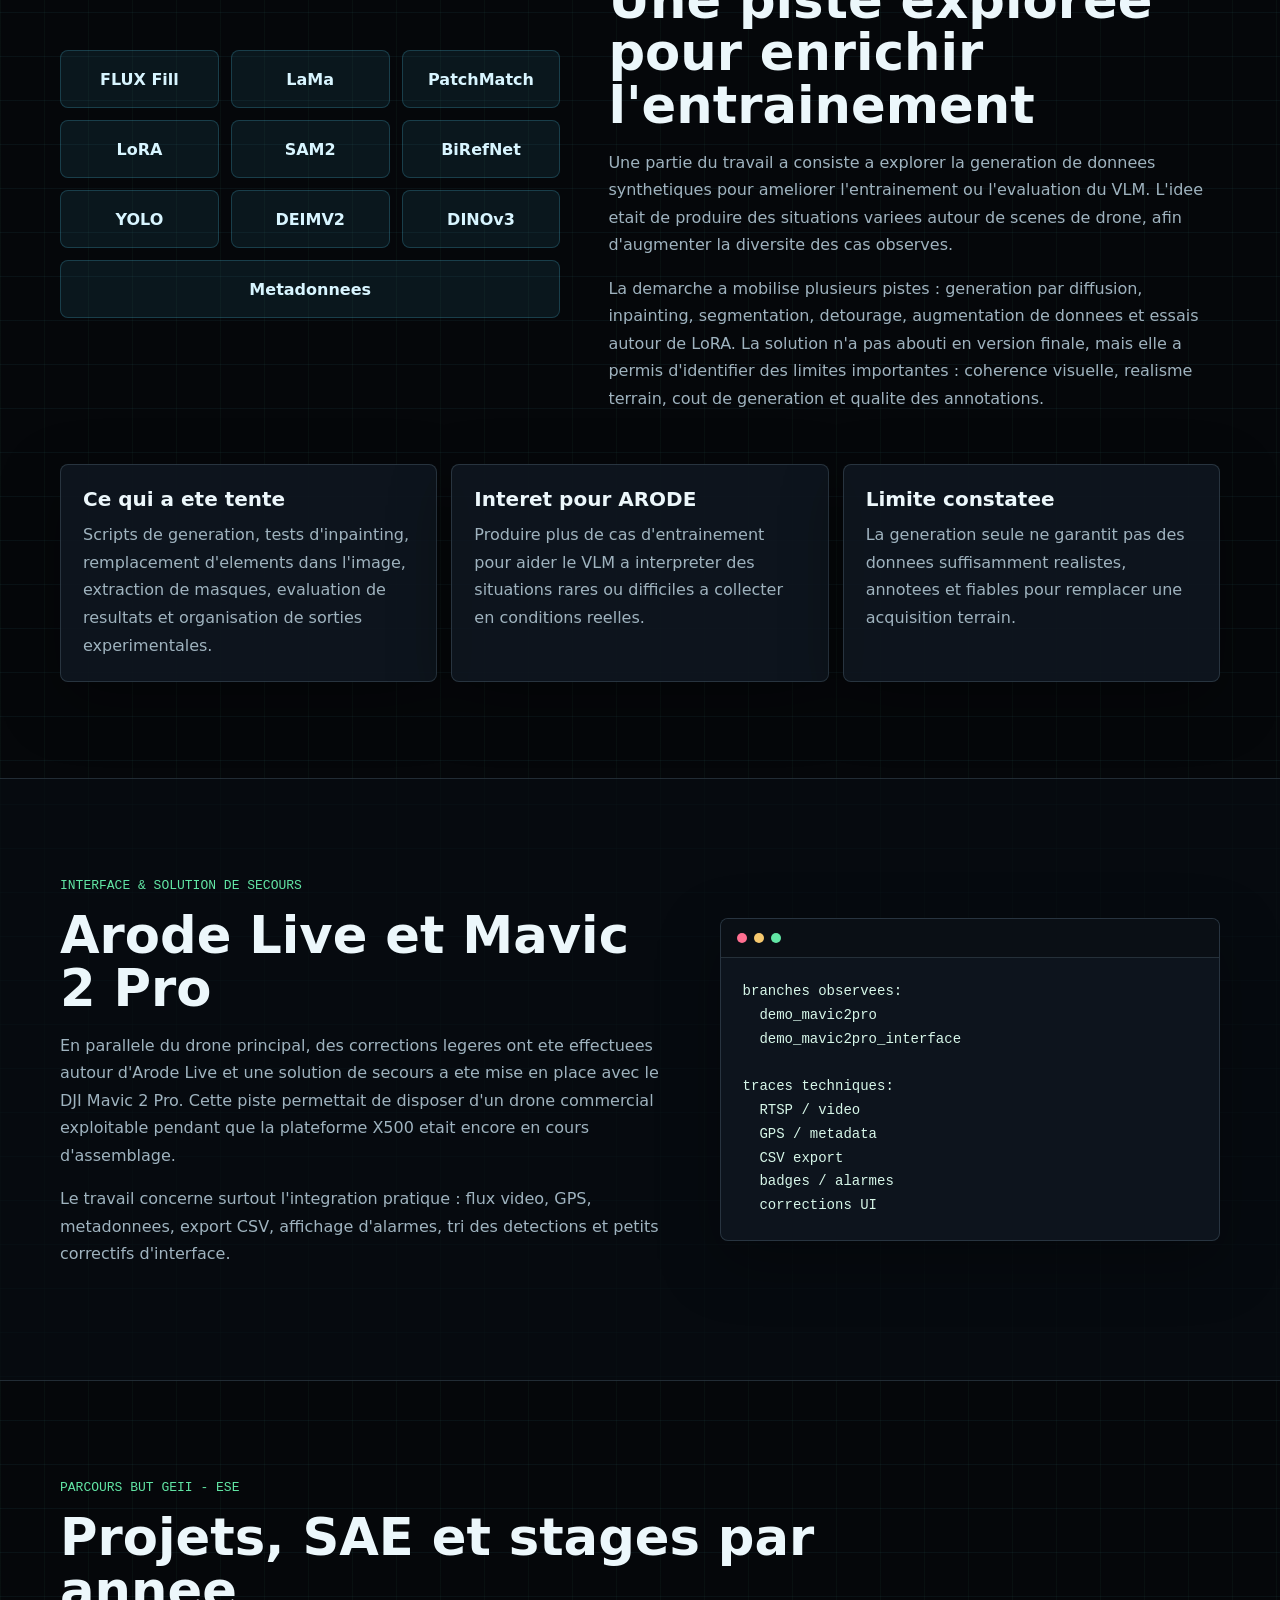
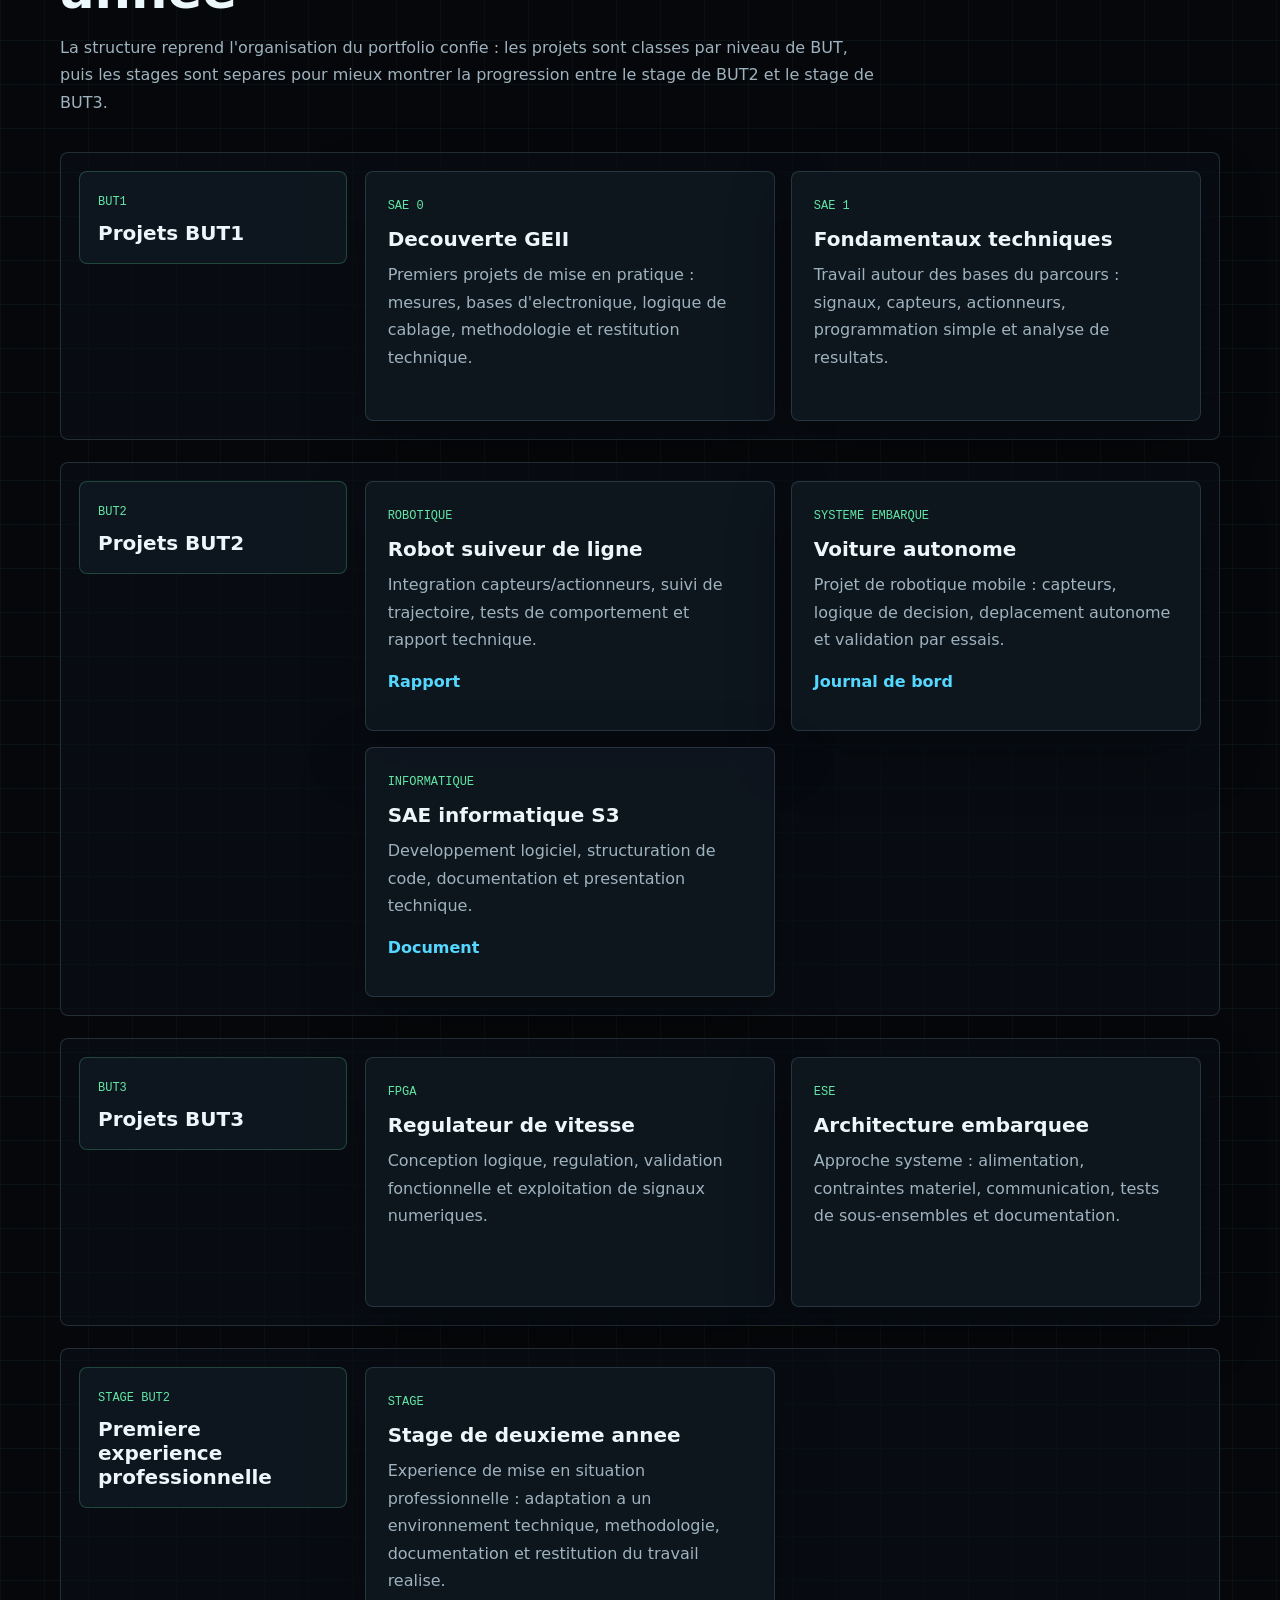
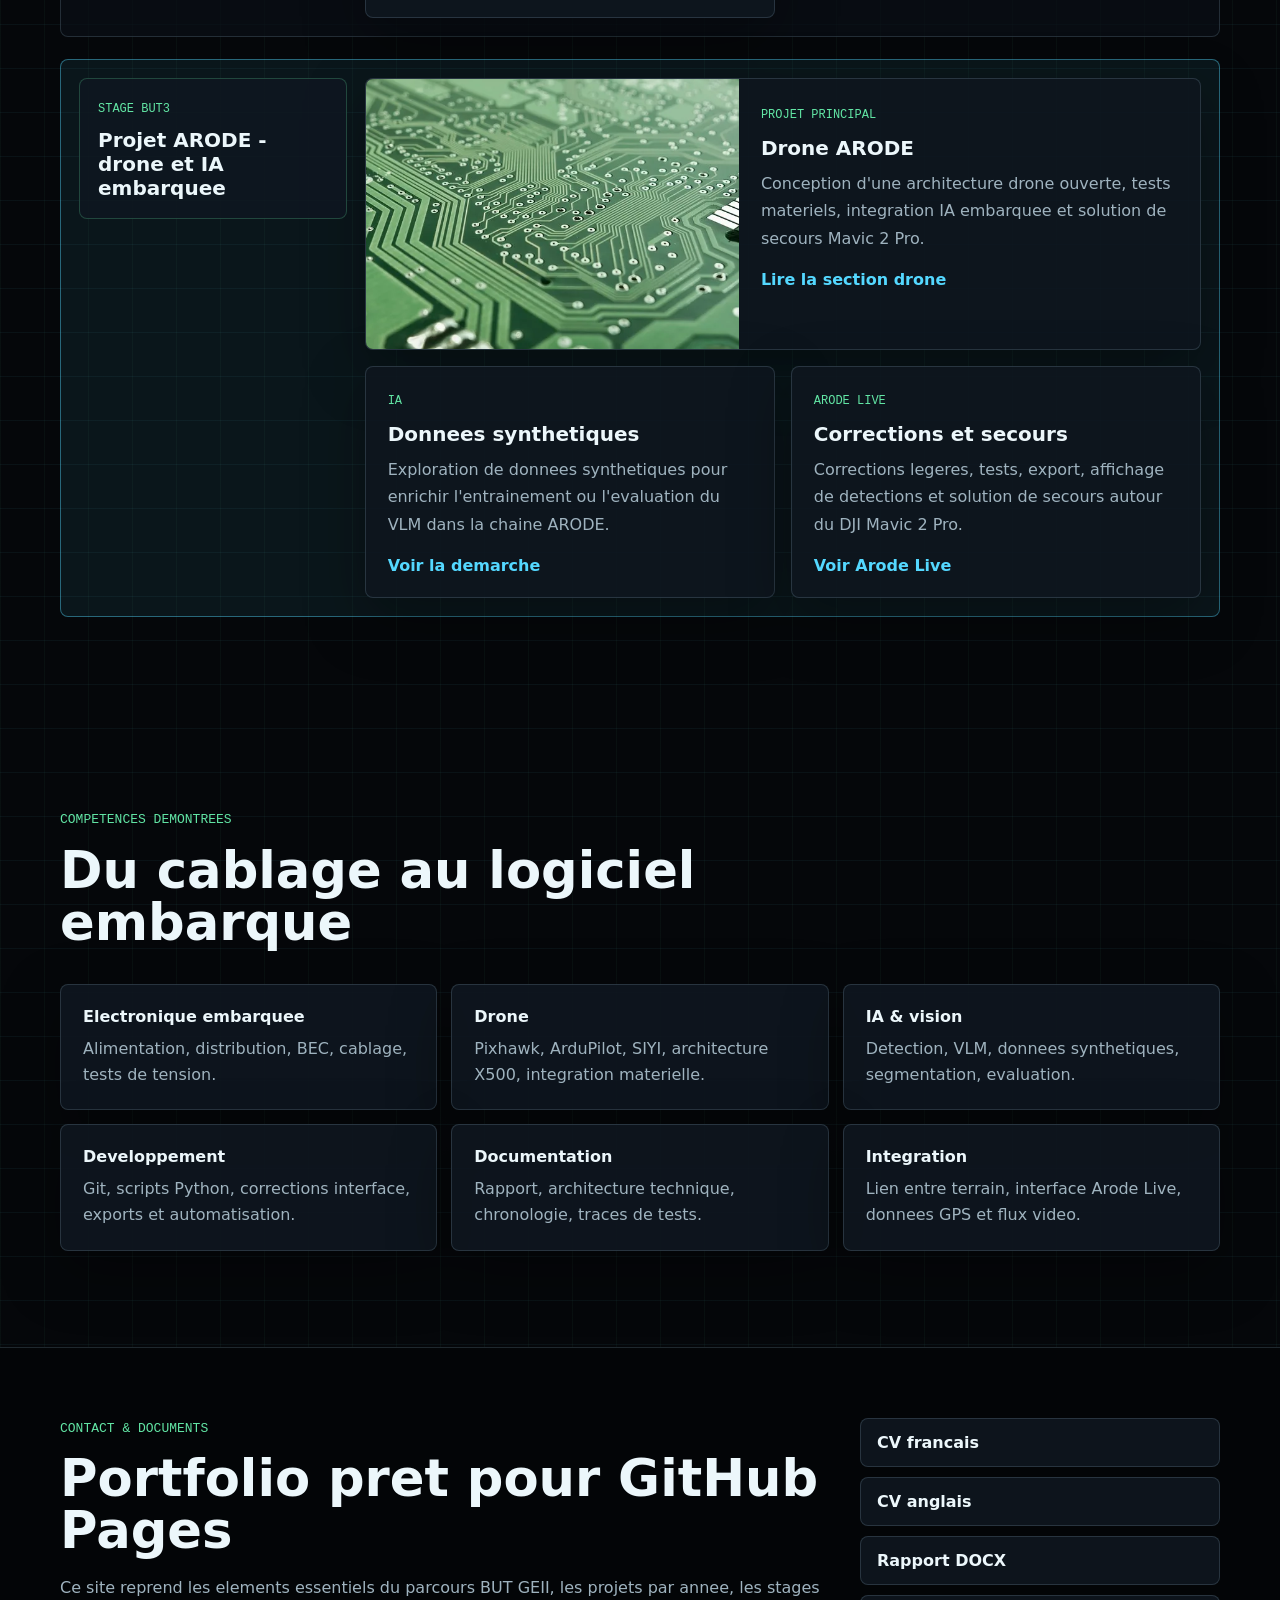
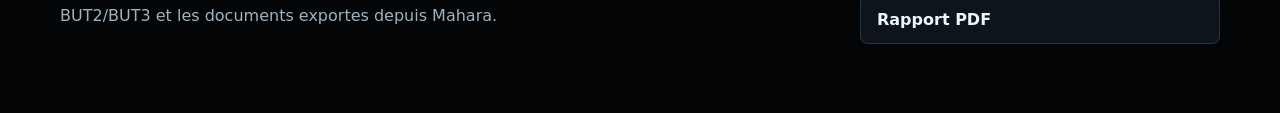
==== commit d82a1e38: "Restructure portfolio by BUT year" ====
--- a/index.html
+++ b/index.html
@@ -22,7 +22,7 @@
       <a href="#arode">ARODE</a>
       <a href="#drone">Drone</a>
       <a href="#ia">IA & donnees</a>
-      <a href="#projets">BUT 3 ESE</a>
+      <a href="#parcours">Parcours BUT</a>
       <a href="#contact">Contact</a>
     </nav>
   </header>
@@ -212,45 +212,122 @@
       </div>
     </section>
 
-    <section class="section-band" id="projets">
+    <section class="section-band" id="parcours">
       <div class="container">
         <div class="section-head">
-          <p class="eyebrow">Collection BUT 3 ESE</p>
-          <h2>Projets techniques et apprentissages</h2>
-          <p>Le portfolio regroupe les projets lies au parcours Electronique et Systemes Embarques : automatisme, informatique industrielle, robotique, FPGA, regulation et documentation technique.</p>
-        </div>
-        <div class="project-grid">
-          <article class="project-card featured">
-            <img src="assets/media/pcb.webp" alt="Carte electronique et pistes de circuit imprime">
-            <div>
-              <span>Stage</span>
-              <h3>Drone ARODE</h3>
-              <p>Conception d'une architecture drone ouverte, tests materiels, integration IA embarquee et solution de secours Mavic 2 Pro.</p>
-              <a href="#drone">Lire la section</a>
-            </div>
-          </article>
-          <article class="project-card">
-            <span>SAE</span>
-            <h3>Voiture autonome</h3>
-            <p>Projet de robotique mobile : capteurs, logique de decision, deplacement autonome et validation par essais.</p>
-            <a href="assets/docs/sae4-journal-bord.pdf">Journal de bord</a>
-          </article>
-          <article class="project-card">
-            <span>SAE</span>
-            <h3>Robot suiveur de ligne</h3>
-            <p>Integration capteurs/actionneurs, suivi de trajectoire, tests de comportement et rapport technique.</p>
-            <a href="assets/docs/robot-suiveur-ligne.pdf">Rapport</a>
-          </article>
-          <article class="project-card">
-            <span>FPGA</span>
-            <h3>Regulateur de vitesse</h3>
-            <p>Conception logique, regulation, validation fonctionnelle et exploitation de signaux numeriques.</p>
-          </article>
-          <article class="project-card">
-            <span>Informatique</span>
-            <h3>SAE S3</h3>
-            <p>Developpement logiciel, structuration de code, documentation et presentation technique.</p>
-            <a href="assets/docs/sae-informatique-s3.pdf">Document</a>
+          <p class="eyebrow">Parcours BUT GEII - ESE</p>
+          <h2>Projets, SAE et stages par annee</h2>
+          <p>La structure reprend l'organisation du portfolio confie : les projets sont classes par niveau de BUT, puis les stages sont separes pour mieux montrer la progression entre le stage de BUT2 et le stage de BUT3.</p>
+        </div>
+
+        <div class="year-stack">
+          <article class="year-block">
+            <div class="year-title">
+              <span>BUT1</span>
+              <h3>Projets BUT1</h3>
+            </div>
+            <div class="project-grid compact">
+              <article class="project-card">
+                <span>SAE 0</span>
+                <h3>Decouverte GEII</h3>
+                <p>Premiers projets de mise en pratique : mesures, bases d'electronique, logique de cablage, methodologie et restitution technique.</p>
+              </article>
+              <article class="project-card">
+                <span>SAE 1</span>
+                <h3>Fondamentaux techniques</h3>
+                <p>Travail autour des bases du parcours : signaux, capteurs, actionneurs, programmation simple et analyse de resultats.</p>
+              </article>
+            </div>
+          </article>
+
+          <article class="year-block">
+            <div class="year-title">
+              <span>BUT2</span>
+              <h3>Projets BUT2</h3>
+            </div>
+            <div class="project-grid compact">
+              <article class="project-card">
+                <span>Robotique</span>
+                <h3>Robot suiveur de ligne</h3>
+                <p>Integration capteurs/actionneurs, suivi de trajectoire, tests de comportement et rapport technique.</p>
+                <a href="assets/docs/robot-suiveur-ligne.pdf">Rapport</a>
+              </article>
+              <article class="project-card">
+                <span>Systeme embarque</span>
+                <h3>Voiture autonome</h3>
+                <p>Projet de robotique mobile : capteurs, logique de decision, deplacement autonome et validation par essais.</p>
+                <a href="assets/docs/sae4-journal-bord.pdf">Journal de bord</a>
+              </article>
+              <article class="project-card">
+                <span>Informatique</span>
+                <h3>SAE informatique S3</h3>
+                <p>Developpement logiciel, structuration de code, documentation et presentation technique.</p>
+                <a href="assets/docs/sae-informatique-s3.pdf">Document</a>
+              </article>
+            </div>
+          </article>
+
+          <article class="year-block">
+            <div class="year-title">
+              <span>BUT3</span>
+              <h3>Projets BUT3</h3>
+            </div>
+            <div class="project-grid compact">
+              <article class="project-card">
+                <span>FPGA</span>
+                <h3>Regulateur de vitesse</h3>
+                <p>Conception logique, regulation, validation fonctionnelle et exploitation de signaux numeriques.</p>
+              </article>
+              <article class="project-card">
+                <span>ESE</span>
+                <h3>Architecture embarquee</h3>
+                <p>Approche systeme : alimentation, contraintes materiel, communication, tests de sous-ensembles et documentation.</p>
+              </article>
+            </div>
+          </article>
+
+          <article class="year-block stage-row">
+            <div class="year-title">
+              <span>Stage BUT2</span>
+              <h3>Premiere experience professionnelle</h3>
+            </div>
+            <div class="project-grid compact">
+              <article class="project-card">
+                <span>Stage</span>
+                <h3>Stage de deuxieme annee</h3>
+                <p>Experience de mise en situation professionnelle : adaptation a un environnement technique, methodologie, documentation et restitution du travail realise.</p>
+              </article>
+            </div>
+          </article>
+
+          <article class="year-block stage-row highlight">
+            <div class="year-title">
+              <span>Stage BUT3</span>
+              <h3>Projet ARODE - drone et IA embarquee</h3>
+            </div>
+            <div class="project-grid compact">
+              <article class="project-card featured">
+                <img src="assets/media/pcb.webp" alt="Carte electronique et pistes de circuit imprime">
+                <div>
+                  <span>Projet principal</span>
+                  <h3>Drone ARODE</h3>
+                  <p>Conception d'une architecture drone ouverte, tests materiels, integration IA embarquee et solution de secours Mavic 2 Pro.</p>
+                  <a href="#drone">Lire la section drone</a>
+                </div>
+              </article>
+              <article class="project-card">
+                <span>IA</span>
+                <h3>Donnees synthetiques</h3>
+                <p>Exploration de donnees synthetiques pour enrichir l'entrainement ou l'evaluation du VLM dans la chaine ARODE.</p>
+                <a href="#ia">Voir la demarche</a>
+              </article>
+              <article class="project-card">
+                <span>Arode Live</span>
+                <h3>Corrections et secours</h3>
+                <p>Corrections legeres, tests, export, affichage de detections et solution de secours autour du DJI Mavic 2 Pro.</p>
+                <a href="#arode-live">Voir Arode Live</a>
+              </article>
+            </div>
           </article>
         </div>
       </div>
@@ -279,7 +356,7 @@
       <div>
         <p class="eyebrow">Contact & documents</p>
         <h2>Portfolio pret pour GitHub Pages</h2>
-        <p>Ce site reprend les elements essentiels du stage ARODE, les projets BUT 3 ESE et les documents exportes depuis Mahara.</p>
+        <p>Ce site reprend les elements essentiels du parcours BUT GEII, les projets par annee, les stages BUT2/BUT3 et les documents exportes depuis Mahara.</p>
       </div>
       <div class="footer-links">
         <a href="assets/docs/cv-fr.pdf">CV francais</a>
--- a/assets/styles.css
+++ b/assets/styles.css
@@ -463,6 +463,62 @@
   line-height: 1.7;
 }
 
+
+.year-stack {
+  display: grid;
+  gap: 22px;
+}
+
+.year-block {
+  display: grid;
+  grid-template-columns: minmax(180px, 0.32fr) 1fr;
+  gap: 18px;
+  padding: 18px;
+  border: 1px solid var(--line);
+  border-radius: var(--radius);
+  background: rgba(10, 16, 23, 0.72);
+}
+
+.year-block.highlight {
+  border-color: rgba(84, 216, 255, 0.42);
+  background: rgba(84, 216, 255, 0.07);
+}
+
+.year-title {
+  position: sticky;
+  top: 92px;
+  align-self: start;
+  padding: 18px;
+  border: 1px solid rgba(98, 230, 165, 0.24);
+  border-radius: 8px;
+  background: rgba(15, 23, 32, 0.88);
+}
+
+.year-title span {
+  display: inline-block;
+  margin-bottom: 12px;
+  color: var(--green);
+  font-family: "SFMono-Regular", Consolas, monospace;
+  font-size: 12px;
+  text-transform: uppercase;
+}
+
+.year-title h3 {
+  margin-bottom: 0;
+}
+
+.project-grid.compact {
+  grid-template-columns: repeat(2, minmax(0, 1fr));
+}
+
+.project-grid.compact .project-card.featured {
+  grid-column: span 2;
+}
+
+.stage-row .project-card {
+  min-height: 190px;
+}
+
 .project-grid {
   display: grid;
   grid-template-columns: repeat(3, minmax(0, 1fr));
@@ -587,11 +643,21 @@
   .architecture-strip,
   .evidence-grid,
   .skill-grid,
-  .project-grid {
+  .project-grid,
+  .project-grid.compact {
     grid-template-columns: 1fr;
   }
 
-  .project-card.featured {
+  .year-block {
+    grid-template-columns: 1fr;
+  }
+
+  .year-title {
+    position: static;
+  }
+
+  .project-card.featured,
+  .project-grid.compact .project-card.featured {
     grid-column: auto;
     grid-template-columns: 1fr;
   }
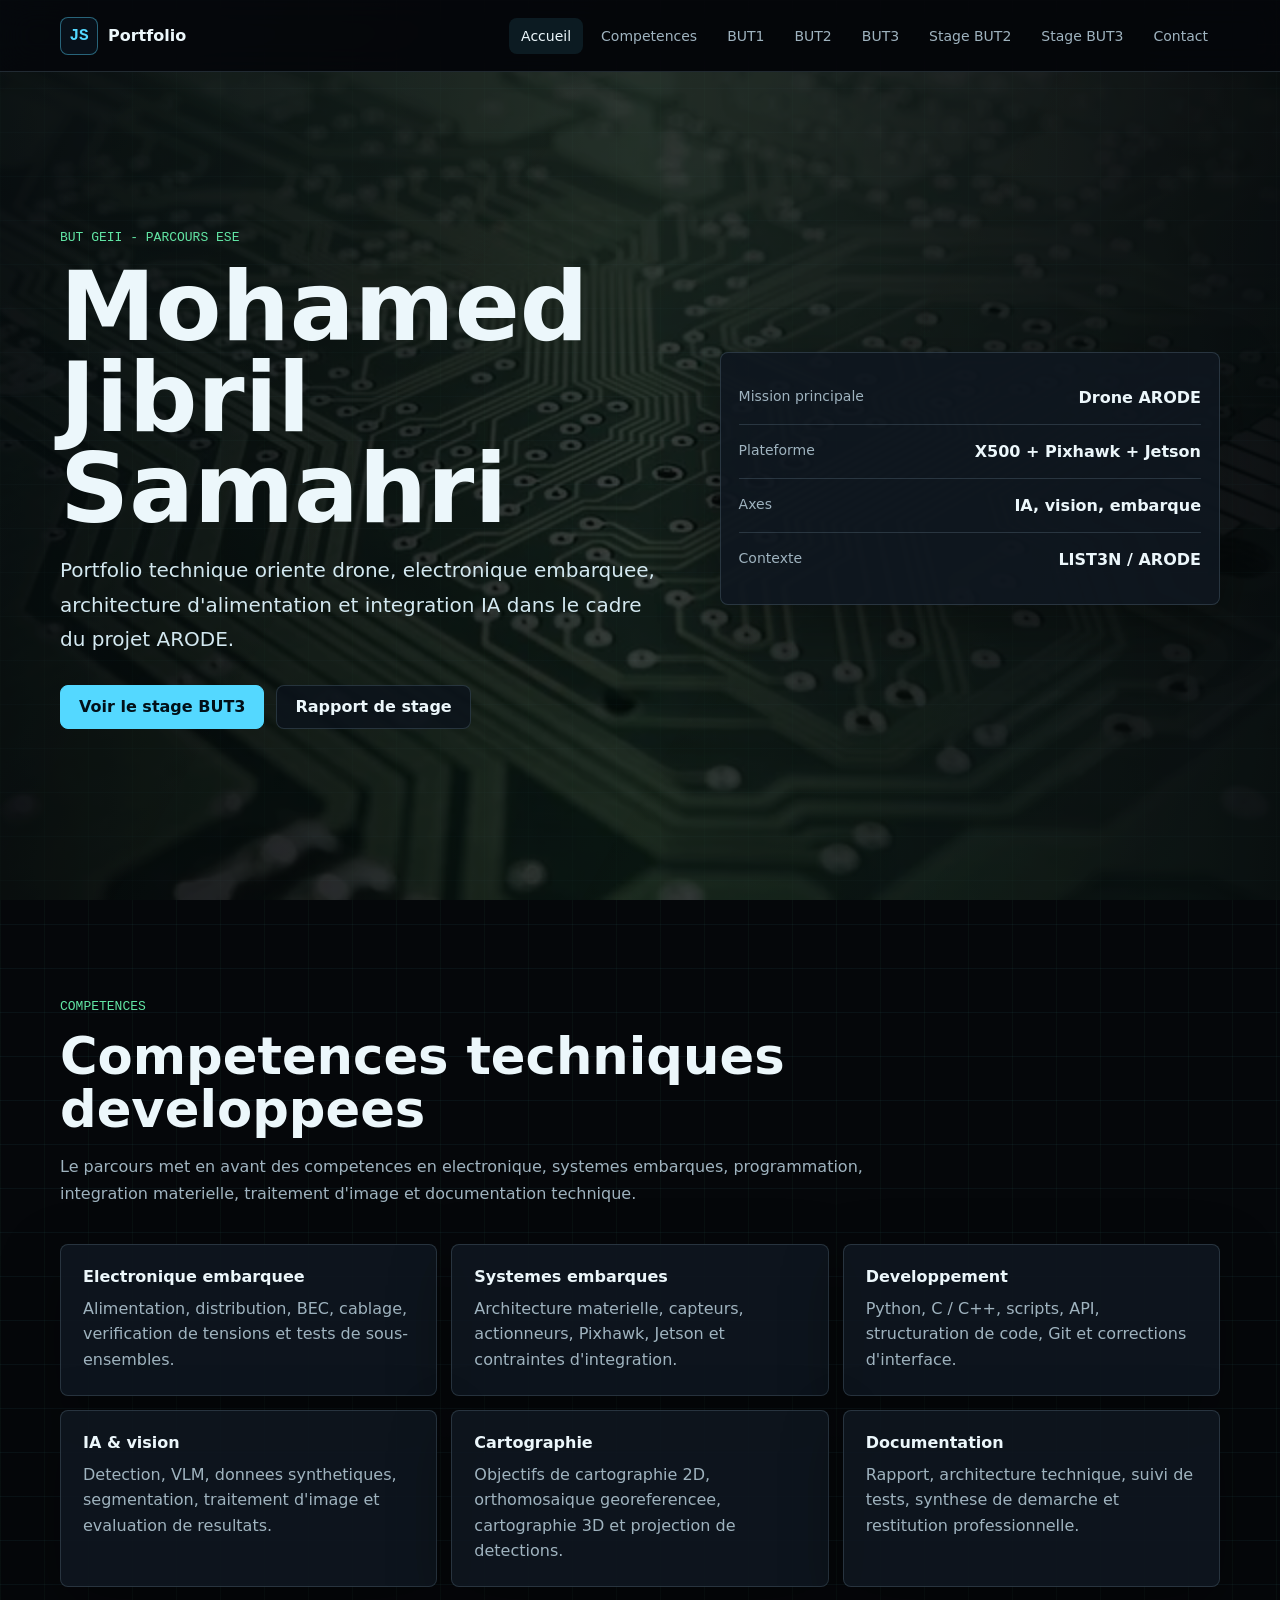
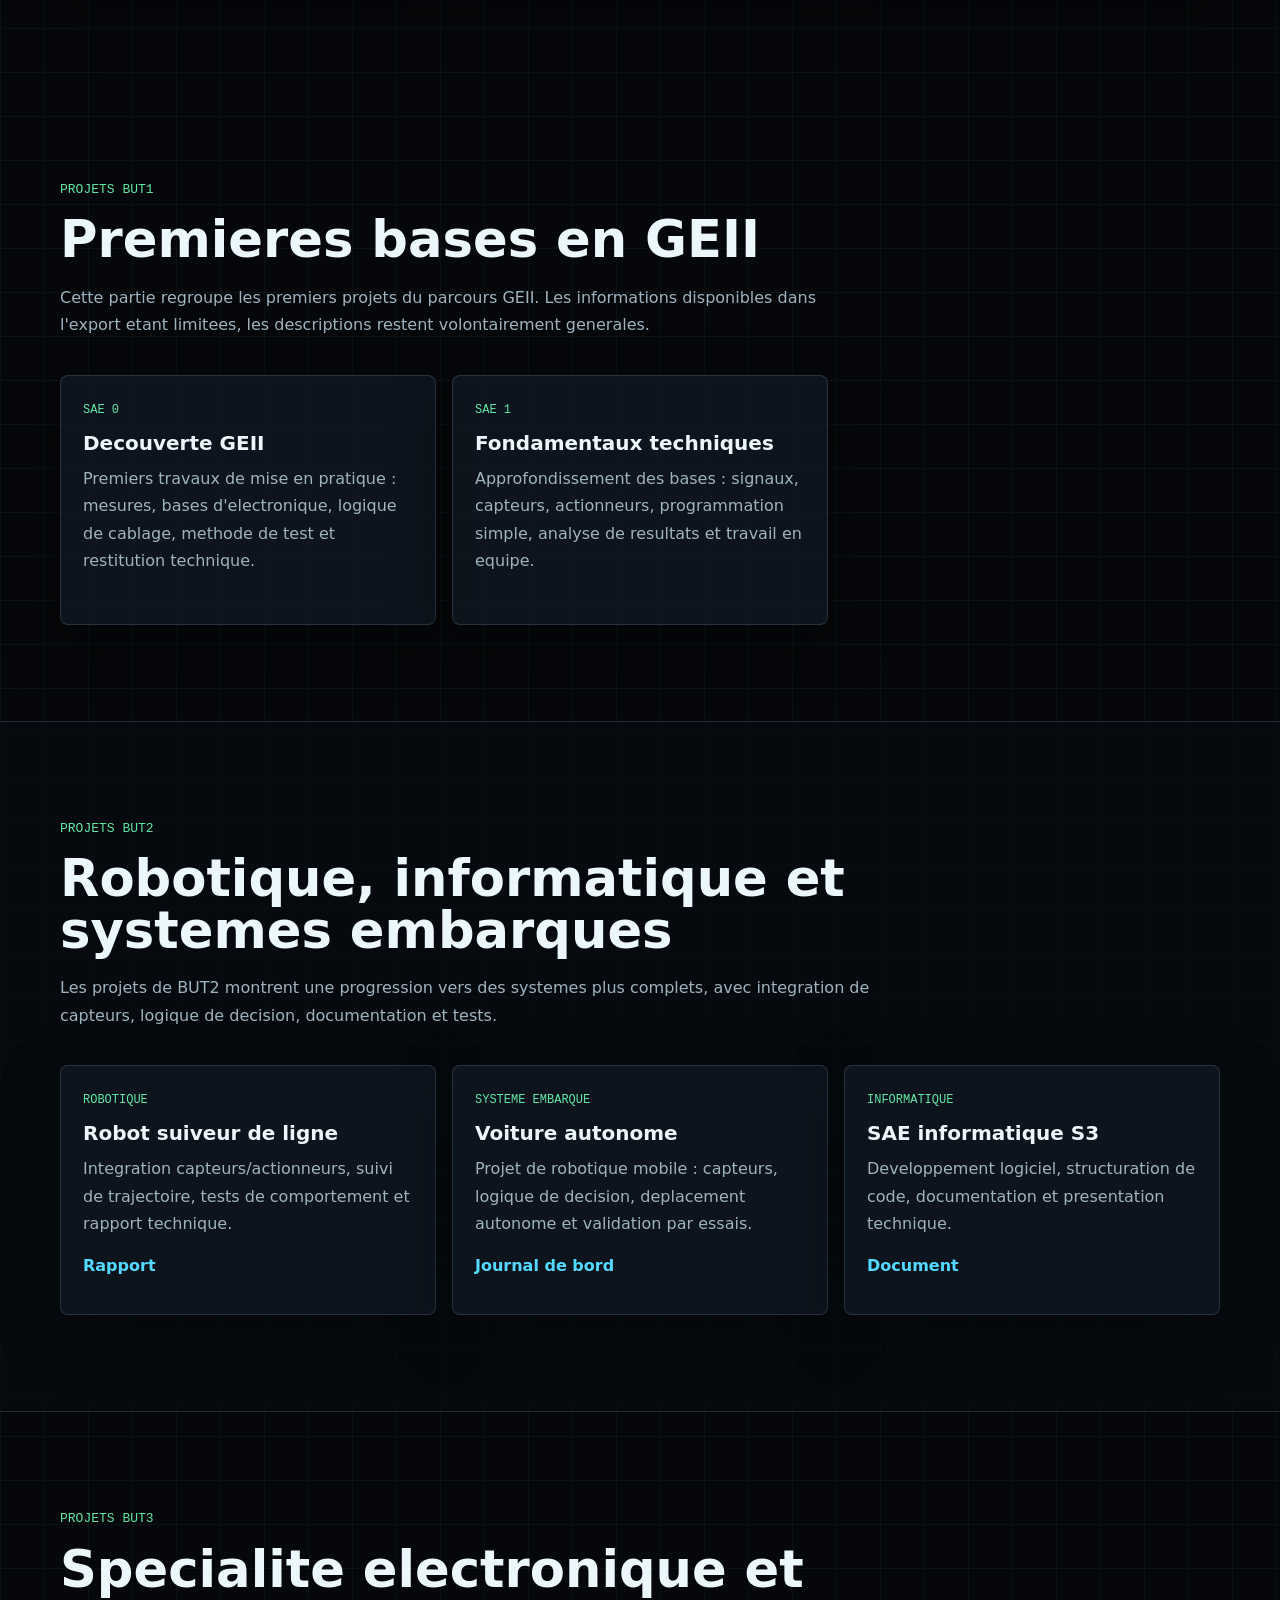
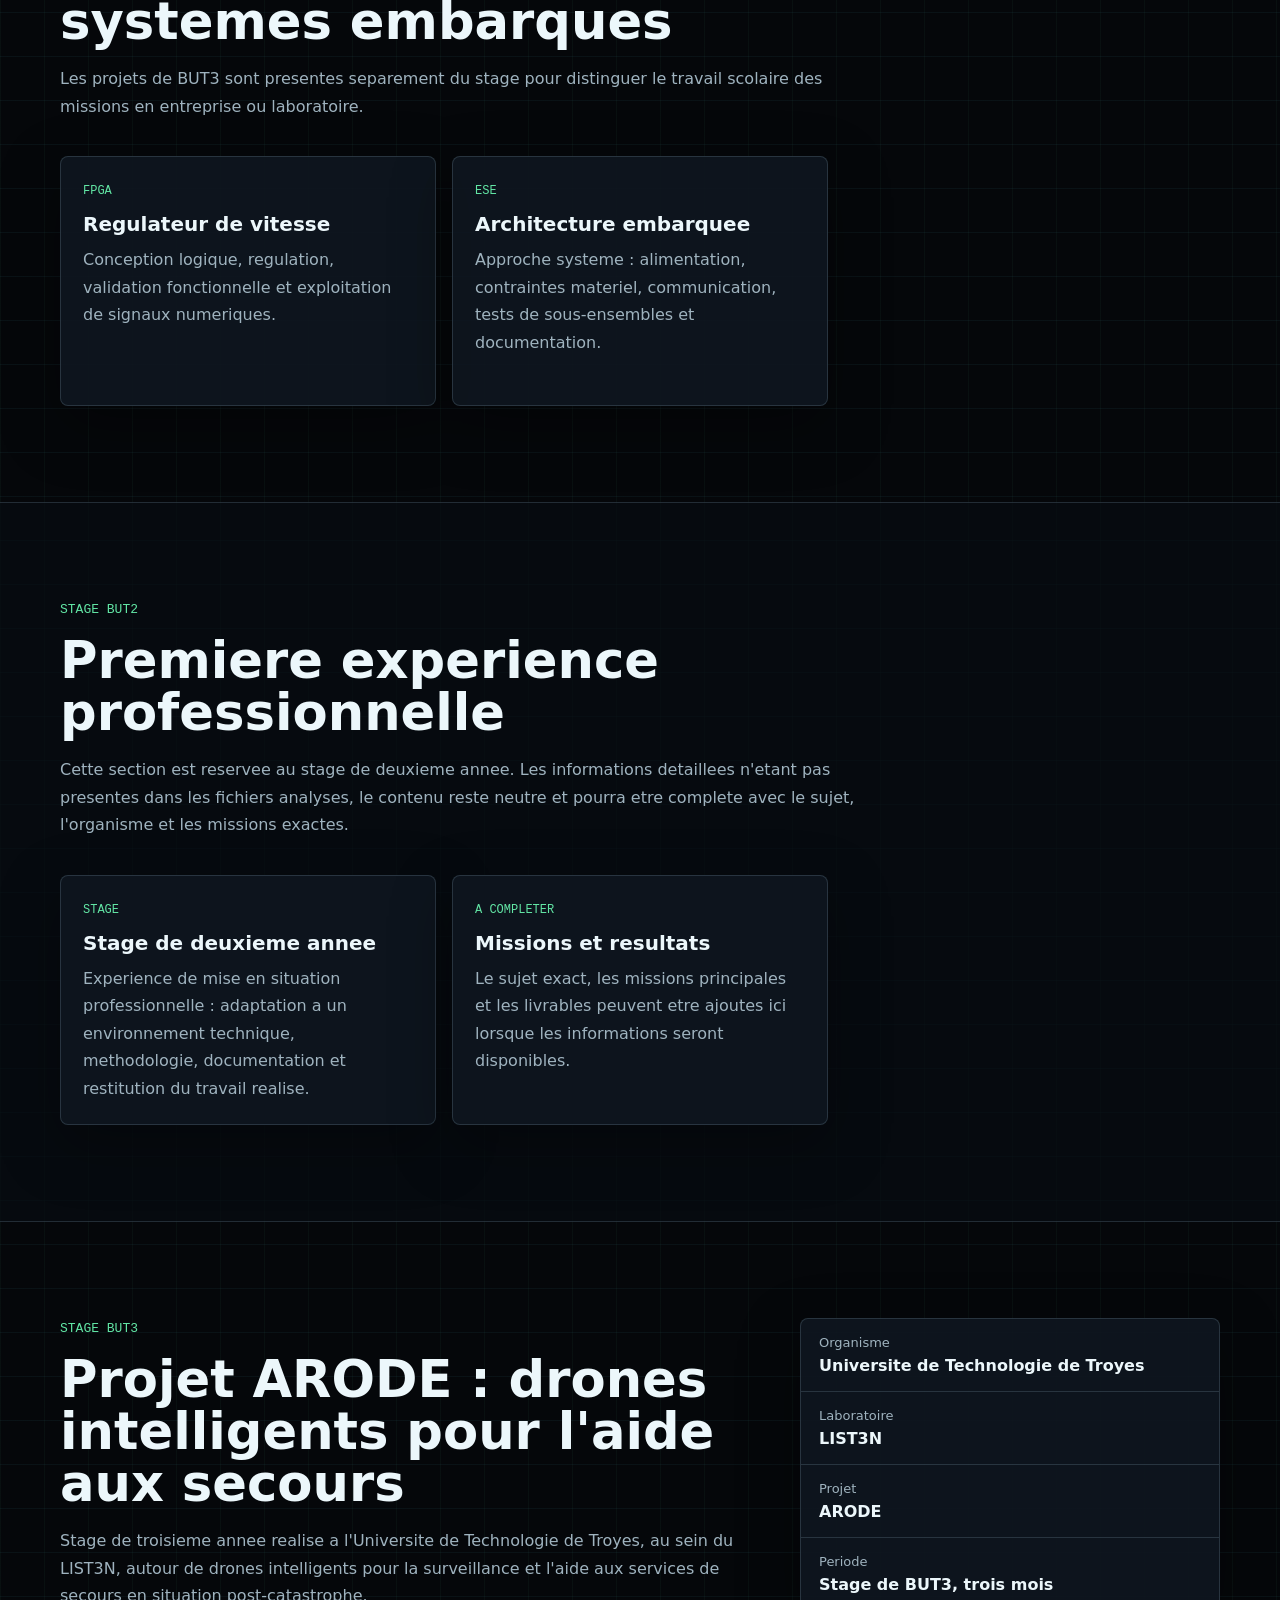
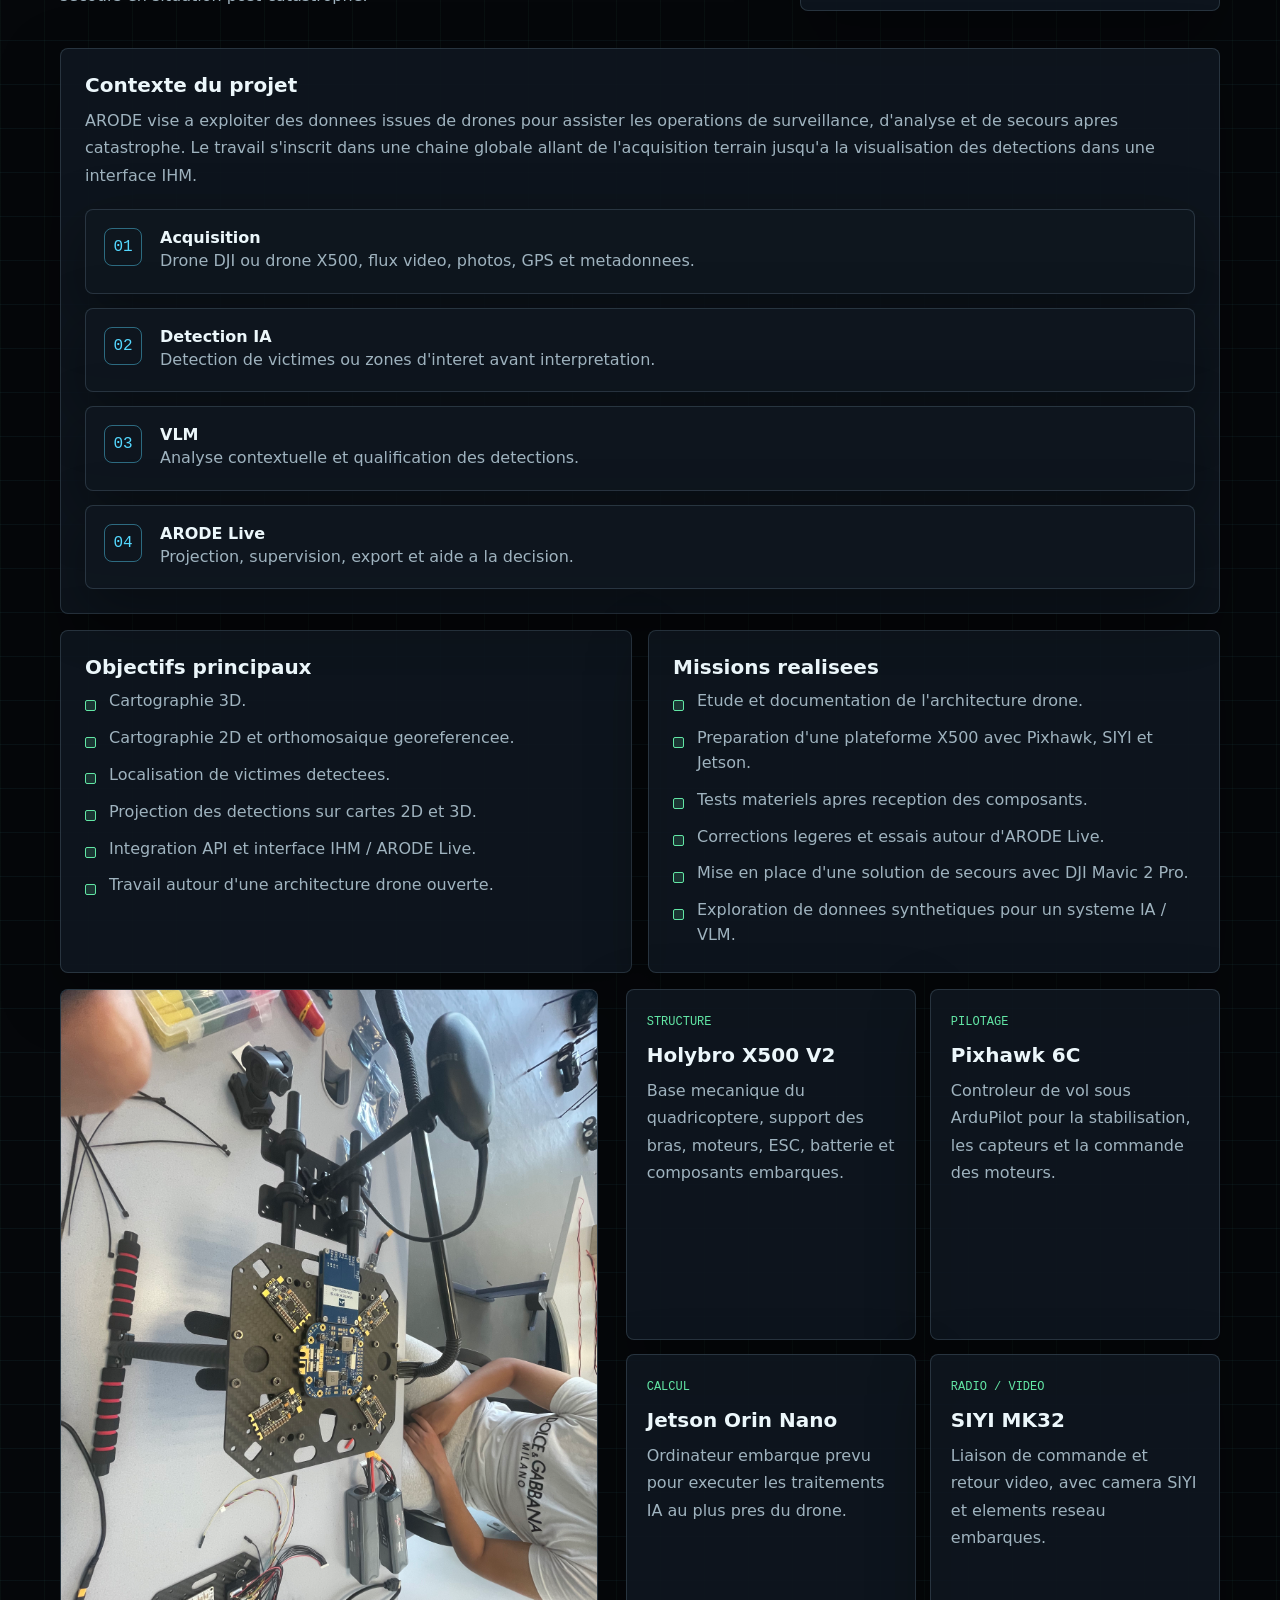
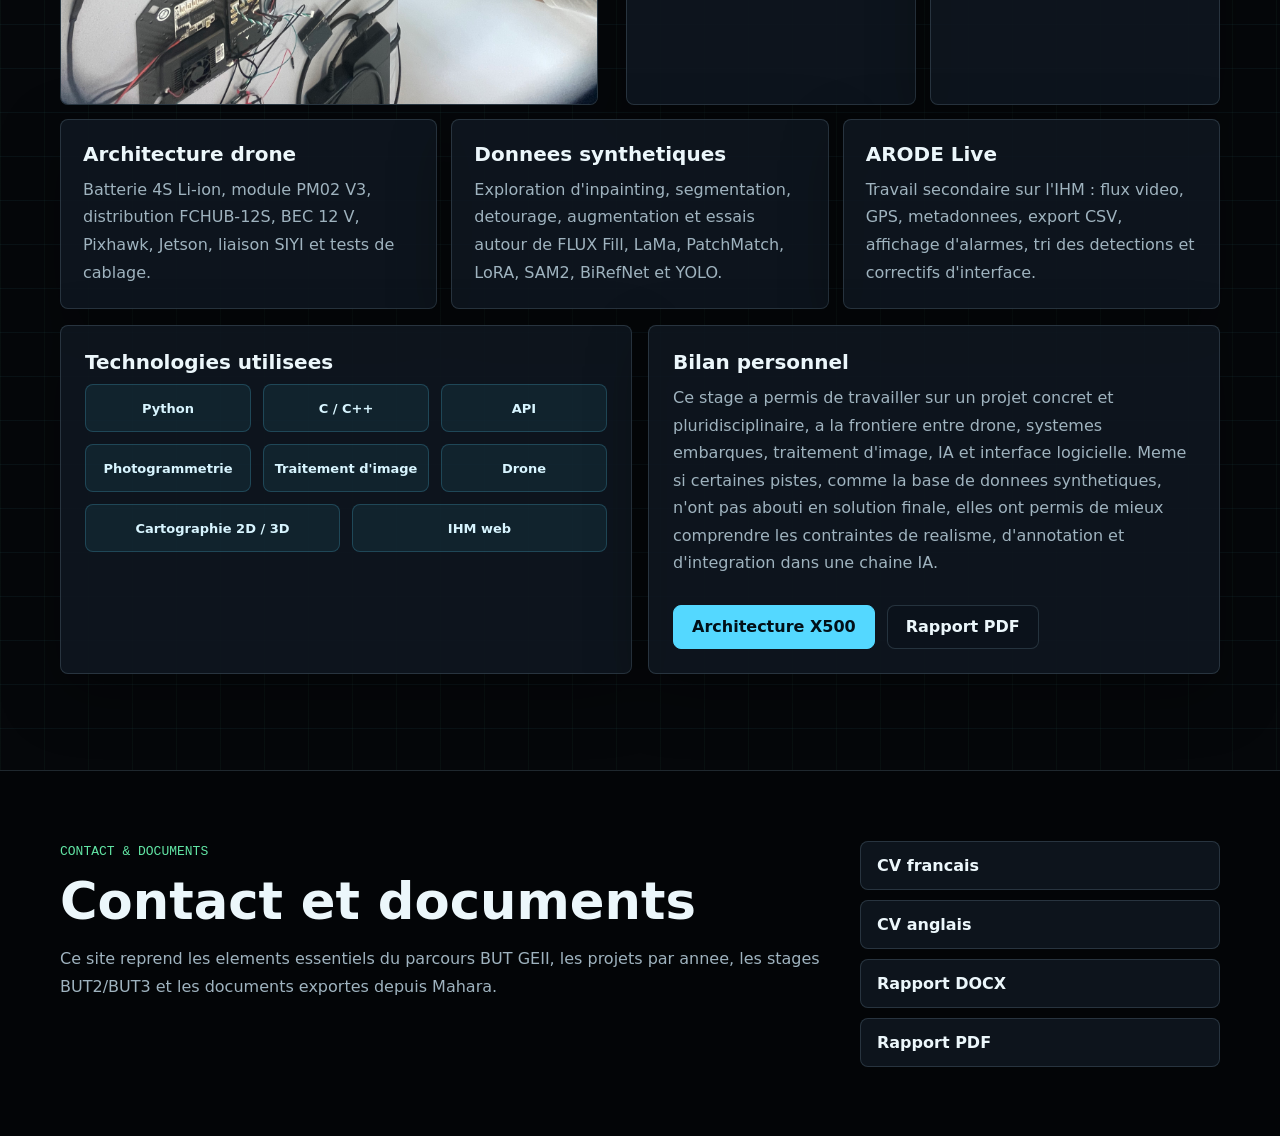
==== commit 01172dfe: "Structure portfolio by BUT sections and stage" ====
--- a/index.html
+++ b/index.html
@@ -18,11 +18,13 @@
       <span></span>
     </button>
     <nav class="site-nav" aria-label="Navigation principale">
-      <a href="#profil">Profil</a>
-      <a href="#arode">ARODE</a>
-      <a href="#drone">Drone</a>
-      <a href="#ia">IA & donnees</a>
-      <a href="#parcours">Parcours BUT</a>
+      <a href="#profil">Accueil</a>
+      <a href="#competences">Competences</a>
+      <a href="#but1">BUT1</a>
+      <a href="#but2">BUT2</a>
+      <a href="#but3">BUT3</a>
+      <a href="#stage-but2">Stage BUT2</a>
+      <a href="#stage-but3">Stage BUT3</a>
       <a href="#contact">Contact</a>
     </nav>
   </header>
@@ -36,7 +38,7 @@
           <h1>Mohamed Jibril Samahri</h1>
           <p class="lead">Portfolio technique oriente drone, electronique embarquee, architecture d'alimentation et integration IA dans le cadre du projet ARODE.</p>
           <div class="hero-actions">
-            <a class="btn primary" href="#drone">Voir le drone</a>
+            <a class="btn primary" href="#stage-but3">Voir le stage BUT3</a>
             <a class="btn secondary" href="assets/docs/rapport-stage-arode-drone.pdf">Rapport de stage</a>
           </div>
         </div>
@@ -61,47 +63,190 @@
       </div>
     </section>
 
-    <section class="section-band" id="arode">
-      <div class="container two-col">
-        <div>
-          <p class="eyebrow">Cadre du stage</p>
-          <h2>ARODE : detection, analyse et exploitation terrain</h2>
-          <p>Le stage s'inscrit dans le projet ARODE, dont l'objectif est d'exploiter des images de drone pour assister la recherche de victimes. Le systeme combine une chaine de detection, un module d'analyse de type VLM et une interface de supervision Arode Live.</p>
-          <p>Le drone constitue le coeur de la mission : concevoir une architecture materielle ouverte capable de remplacer une solution DJI commerciale limitee, tout en preparant l'integration d'un traitement embarque sur Jetson.</p>
-        </div>
-        <div class="pipeline" aria-label="Architecture logique ARODE">
-          <article>
-            <span>01</span>
-            <strong>Acquisition</strong>
-            <p>Drone DJI ou drone X500, flux video, photos, GPS et metadonnees.</p>
-          </article>
-          <article>
-            <span>02</span>
-            <strong>Detection IA</strong>
-            <p>Detection de personnes ou zones d'interet avant interpretation.</p>
-          </article>
-          <article>
-            <span>03</span>
-            <strong>VLM</strong>
-            <p>Analyse contextuelle pour aider a qualifier les detections.</p>
-          </article>
-          <article>
-            <span>04</span>
-            <strong>Arode Live</strong>
-            <p>Visualisation, suivi terrain, export et solution de secours.</p>
-          </article>
-        </div>
-      </div>
-    </section>
-
-    <section class="section-band dark" id="drone">
-      <div class="container">
-        <div class="section-head">
-          <p class="eyebrow">Projet principal</p>
-          <h2>Architecture du drone ARODE</h2>
-          <p>La mission principale porte sur la conception et la mise au point d'un drone quadricoptere base sur un chassis Holybro X500 V2, avec autopilote Pixhawk 6C, liaison SIYI et calcul embarque Jetson Orin Nano.</p>
-        </div>
-        <div class="drone-layout">
+    <section class="section-band skills" id="competences">
+      <div class="container">
+        <div class="section-head">
+          <p class="eyebrow">Competences</p>
+          <h2>Competences techniques developpees</h2>
+          <p>Le parcours met en avant des competences en electronique, systemes embarques, programmation, integration materielle, traitement d'image et documentation technique.</p>
+        </div>
+        <div class="skill-grid">
+          <article><strong>Electronique embarquee</strong><span>Alimentation, distribution, BEC, cablage, verification de tensions et tests de sous-ensembles.</span></article>
+          <article><strong>Systemes embarques</strong><span>Architecture materielle, capteurs, actionneurs, Pixhawk, Jetson et contraintes d'integration.</span></article>
+          <article><strong>Developpement</strong><span>Python, C / C++, scripts, API, structuration de code, Git et corrections d'interface.</span></article>
+          <article><strong>IA & vision</strong><span>Detection, VLM, donnees synthetiques, segmentation, traitement d'image et evaluation de resultats.</span></article>
+          <article><strong>Cartographie</strong><span>Objectifs de cartographie 2D, orthomosaique georeferencee, cartographie 3D et projection de detections.</span></article>
+          <article><strong>Documentation</strong><span>Rapport, architecture technique, suivi de tests, synthese de demarche et restitution professionnelle.</span></article>
+        </div>
+      </div>
+    </section>
+
+    <section class="section-band" id="but1">
+      <div class="container">
+        <div class="section-head">
+          <p class="eyebrow">Projets BUT1</p>
+          <h2>Premieres bases en GEII</h2>
+          <p>Cette partie regroupe les premiers projets du parcours GEII. Les informations disponibles dans l'export etant limitees, les descriptions restent volontairement generales.</p>
+        </div>
+        <div class="project-grid">
+          <article class="project-card">
+            <span>SAE 0</span>
+            <h3>Decouverte GEII</h3>
+            <p>Premiers travaux de mise en pratique : mesures, bases d'electronique, logique de cablage, methode de test et restitution technique.</p>
+          </article>
+          <article class="project-card">
+            <span>SAE 1</span>
+            <h3>Fondamentaux techniques</h3>
+            <p>Approfondissement des bases : signaux, capteurs, actionneurs, programmation simple, analyse de resultats et travail en equipe.</p>
+          </article>
+        </div>
+      </div>
+    </section>
+
+    <section class="section-band dark" id="but2">
+      <div class="container">
+        <div class="section-head">
+          <p class="eyebrow">Projets BUT2</p>
+          <h2>Robotique, informatique et systemes embarques</h2>
+          <p>Les projets de BUT2 montrent une progression vers des systemes plus complets, avec integration de capteurs, logique de decision, documentation et tests.</p>
+        </div>
+        <div class="project-grid">
+          <article class="project-card">
+            <span>Robotique</span>
+            <h3>Robot suiveur de ligne</h3>
+            <p>Integration capteurs/actionneurs, suivi de trajectoire, tests de comportement et rapport technique.</p>
+            <a href="assets/docs/robot-suiveur-ligne.pdf">Rapport</a>
+          </article>
+          <article class="project-card">
+            <span>Systeme embarque</span>
+            <h3>Voiture autonome</h3>
+            <p>Projet de robotique mobile : capteurs, logique de decision, deplacement autonome et validation par essais.</p>
+            <a href="assets/docs/sae4-journal-bord.pdf">Journal de bord</a>
+          </article>
+          <article class="project-card">
+            <span>Informatique</span>
+            <h3>SAE informatique S3</h3>
+            <p>Developpement logiciel, structuration de code, documentation et presentation technique.</p>
+            <a href="assets/docs/sae-informatique-s3.pdf">Document</a>
+          </article>
+        </div>
+      </div>
+    </section>
+
+    <section class="section-band" id="but3">
+      <div class="container">
+        <div class="section-head">
+          <p class="eyebrow">Projets BUT3</p>
+          <h2>Specialite electronique et systemes embarques</h2>
+          <p>Les projets de BUT3 sont presentes separement du stage pour distinguer le travail scolaire des missions en entreprise ou laboratoire.</p>
+        </div>
+        <div class="project-grid">
+          <article class="project-card">
+            <span>FPGA</span>
+            <h3>Regulateur de vitesse</h3>
+            <p>Conception logique, regulation, validation fonctionnelle et exploitation de signaux numeriques.</p>
+          </article>
+          <article class="project-card">
+            <span>ESE</span>
+            <h3>Architecture embarquee</h3>
+            <p>Approche systeme : alimentation, contraintes materiel, communication, tests de sous-ensembles et documentation.</p>
+          </article>
+        </div>
+      </div>
+    </section>
+
+    <section class="section-band dark" id="stage-but2">
+      <div class="container">
+        <div class="section-head">
+          <p class="eyebrow">Stage BUT2</p>
+          <h2>Premiere experience professionnelle</h2>
+          <p>Cette section est reservee au stage de deuxieme annee. Les informations detaillees n'etant pas presentes dans les fichiers analyses, le contenu reste neutre et pourra etre complete avec le sujet, l'organisme et les missions exactes.</p>
+        </div>
+        <div class="project-grid">
+          <article class="project-card">
+            <span>Stage</span>
+            <h3>Stage de deuxieme annee</h3>
+            <p>Experience de mise en situation professionnelle : adaptation a un environnement technique, methodologie, documentation et restitution du travail realise.</p>
+          </article>
+          <article class="project-card">
+            <span>A completer</span>
+            <h3>Missions et resultats</h3>
+            <p>Le sujet exact, les missions principales et les livrables peuvent etre ajoutes ici lorsque les informations seront disponibles.</p>
+          </article>
+        </div>
+      </div>
+    </section>
+
+    <section class="section-band" id="stage-but3">
+      <div class="container">
+        <div class="stage-hero">
+          <div>
+            <p class="eyebrow">Stage BUT3</p>
+            <h2>Projet ARODE : drones intelligents pour l'aide aux secours</h2>
+            <p>Stage de troisieme annee realise a l'Universite de Technologie de Troyes, au sein du LIST3N, autour de drones intelligents pour la surveillance et l'aide aux services de secours en situation post-catastrophe.</p>
+          </div>
+          <ul class="info-list" aria-label="Informations principales du stage BUT3">
+            <li><span>Organisme</span><strong>Universite de Technologie de Troyes</strong></li>
+            <li><span>Laboratoire</span><strong>LIST3N</strong></li>
+            <li><span>Projet</span><strong>ARODE</strong></li>
+            <li><span>Periode</span><strong>Stage de BUT3, trois mois</strong></li>
+          </ul>
+        </div>
+
+        <div class="stage-grid">
+          <article class="stage-card wide">
+            <h3>Contexte du projet</h3>
+            <p>ARODE vise a exploiter des donnees issues de drones pour assister les operations de surveillance, d'analyse et de secours apres catastrophe. Le travail s'inscrit dans une chaine globale allant de l'acquisition terrain jusqu'a la visualisation des detections dans une interface IHM.</p>
+            <div class="pipeline" aria-label="Architecture logique ARODE">
+              <article>
+                <span>01</span>
+                <strong>Acquisition</strong>
+                <p>Drone DJI ou drone X500, flux video, photos, GPS et metadonnees.</p>
+              </article>
+              <article>
+                <span>02</span>
+                <strong>Detection IA</strong>
+                <p>Detection de victimes ou zones d'interet avant interpretation.</p>
+              </article>
+              <article>
+                <span>03</span>
+                <strong>VLM</strong>
+                <p>Analyse contextuelle et qualification des detections.</p>
+              </article>
+              <article>
+                <span>04</span>
+                <strong>ARODE Live</strong>
+                <p>Projection, supervision, export et aide a la decision.</p>
+              </article>
+            </div>
+          </article>
+
+          <article class="stage-card">
+            <h3>Objectifs principaux</h3>
+            <ul class="check-list">
+              <li>Cartographie 3D.</li>
+              <li>Cartographie 2D et orthomosaique georeferencee.</li>
+              <li>Localisation de victimes detectees.</li>
+              <li>Projection des detections sur cartes 2D et 3D.</li>
+              <li>Integration API et interface IHM / ARODE Live.</li>
+              <li>Travail autour d'une architecture drone ouverte.</li>
+            </ul>
+          </article>
+
+          <article class="stage-card">
+            <h3>Missions realisees</h3>
+            <ul class="check-list">
+              <li>Etude et documentation de l'architecture drone.</li>
+              <li>Preparation d'une plateforme X500 avec Pixhawk, SIYI et Jetson.</li>
+              <li>Tests materiels apres reception des composants.</li>
+              <li>Corrections legeres et essais autour d'ARODE Live.</li>
+              <li>Mise en place d'une solution de secours avec DJI Mavic 2 Pro.</li>
+              <li>Exploration de donnees synthetiques pour un systeme IA / VLM.</li>
+            </ul>
+          </article>
+        </div>
+
+        <div class="drone-layout stage-detail">
           <figure class="media-frame">
             <img src="assets/media/drone-atelier-1.jpeg" alt="Assemblage du drone ARODE en atelier">
           </figure>
@@ -128,224 +273,44 @@
             </article>
           </div>
         </div>
+
         <div class="architecture-strip">
           <article>
-            <h3>Alimentation</h3>
-            <p>Batterie 4S Li-ion, module PM02 V3, distribution FCHUB-12S, BEC 12 V et protections de cablage pour alimenter autopilote, Jetson, camera et reseau.</p>
+            <h3>Architecture drone</h3>
+            <p>Batterie 4S Li-ion, module PM02 V3, distribution FCHUB-12S, BEC 12 V, Pixhawk, Jetson, liaison SIYI et tests de cablage.</p>
           </article>
           <article>
-            <h3>Materiel</h3>
-            <p>Integration progressive des composants apres reception : controle visuel, montage, cablage, verification de tensions et tests de sous-ensembles.</p>
+            <h3>Donnees synthetiques</h3>
+            <p>Exploration d'inpainting, segmentation, detourage, augmentation et essais autour de FLUX Fill, LaMa, PatchMatch, LoRA, SAM2, BiRefNet et YOLO.</p>
           </article>
           <article>
-            <h3>Objectif</h3>
-            <p>Obtenir une plateforme plus ouverte qu'un drone DJI, capable d'evoluer vers un traitement embarque et une meilleure maitrise technique.</p>
-          </article>
-        </div>
-        <div class="doc-links">
-          <a class="btn primary" href="assets/docs/architecture-drone-x500.html">Architecture X500</a>
-          <a class="btn secondary" href="assets/docs/rapport-stage-arode-drone.pdf">Rapport PDF</a>
-        </div>
-      </div>
-    </section>
-
-    <section class="section-band" id="ia">
-      <div class="container two-col reverse">
-        <div>
-          <p class="eyebrow">Donnees synthetiques & VLM</p>
-          <h2>Une piste exploree pour enrichir l'entrainement</h2>
-          <p>Une partie du travail a consiste a explorer la generation de donnees synthetiques pour ameliorer l'entrainement ou l'evaluation du VLM. L'idee etait de produire des situations variees autour de scenes de drone, afin d'augmenter la diversite des cas observes.</p>
-          <p>La demarche a mobilise plusieurs pistes : generation par diffusion, inpainting, segmentation, detourage, augmentation de donnees et essais autour de LoRA. La solution n'a pas abouti en version finale, mais elle a permis d'identifier des limites importantes : coherence visuelle, realisme terrain, cout de generation et qualite des annotations.</p>
-        </div>
-        <div class="tech-stack">
-          <span>FLUX Fill</span>
-          <span>LaMa</span>
-          <span>PatchMatch</span>
-          <span>LoRA</span>
-          <span>SAM2</span>
-          <span>BiRefNet</span>
-          <span>YOLO</span>
-          <span>DEIMV2</span>
-          <span>DINOv3</span>
-          <span>Metadonnees</span>
-        </div>
-      </div>
-      <div class="container evidence-grid">
-        <article>
-          <h3>Ce qui a ete tente</h3>
-          <p>Scripts de generation, tests d'inpainting, remplacement d'elements dans l'image, extraction de masques, evaluation de resultats et organisation de sorties experimentales.</p>
-        </article>
-        <article>
-          <h3>Interet pour ARODE</h3>
-          <p>Produire plus de cas d'entrainement pour aider le VLM a interpreter des situations rares ou difficiles a collecter en conditions reelles.</p>
-        </article>
-        <article>
-          <h3>Limite constatee</h3>
-          <p>La generation seule ne garantit pas des donnees suffisamment realistes, annotees et fiables pour remplacer une acquisition terrain.</p>
-        </article>
-      </div>
-    </section>
-
-    <section class="section-band dark" id="arode-live">
-      <div class="container two-col">
-        <div>
-          <p class="eyebrow">Interface & solution de secours</p>
-          <h2>Arode Live et Mavic 2 Pro</h2>
-          <p>En parallele du drone principal, des corrections legeres ont ete effectuees autour d'Arode Live et une solution de secours a ete mise en place avec le DJI Mavic 2 Pro. Cette piste permettait de disposer d'un drone commercial exploitable pendant que la plateforme X500 etait encore en cours d'assemblage.</p>
-          <p>Le travail concerne surtout l'integration pratique : flux video, GPS, metadonnees, export CSV, affichage d'alarmes, tri des detections et petits correctifs d'interface.</p>
-        </div>
-        <div class="terminal-card">
-          <div class="terminal-bar">
-            <span></span><span></span><span></span>
-          </div>
-          <pre><code>branches observees:
-  demo_mavic2pro
-  demo_mavic2pro_interface
-
-traces techniques:
-  RTSP / video
-  GPS / metadata
-  CSV export
-  badges / alarmes
-  corrections UI</code></pre>
-        </div>
-      </div>
-    </section>
-
-    <section class="section-band" id="parcours">
-      <div class="container">
-        <div class="section-head">
-          <p class="eyebrow">Parcours BUT GEII - ESE</p>
-          <h2>Projets, SAE et stages par annee</h2>
-          <p>La structure reprend l'organisation du portfolio confie : les projets sont classes par niveau de BUT, puis les stages sont separes pour mieux montrer la progression entre le stage de BUT2 et le stage de BUT3.</p>
-        </div>
-
-        <div class="year-stack">
-          <article class="year-block">
-            <div class="year-title">
-              <span>BUT1</span>
-              <h3>Projets BUT1</h3>
+            <h3>ARODE Live</h3>
+            <p>Travail secondaire sur l'IHM : flux video, GPS, metadonnees, export CSV, affichage d'alarmes, tri des detections et correctifs d'interface.</p>
+          </article>
+        </div>
+
+        <div class="stage-grid final-grid">
+          <article class="stage-card">
+            <h3>Technologies utilisees</h3>
+            <div class="tech-stack compact-tags">
+              <span>Python</span>
+              <span>C / C++</span>
+              <span>API</span>
+              <span>Photogrammetrie</span>
+              <span>Traitement d'image</span>
+              <span>Drone</span>
+              <span>Cartographie 2D / 3D</span>
+              <span>IHM web</span>
             </div>
-            <div class="project-grid compact">
-              <article class="project-card">
-                <span>SAE 0</span>
-                <h3>Decouverte GEII</h3>
-                <p>Premiers projets de mise en pratique : mesures, bases d'electronique, logique de cablage, methodologie et restitution technique.</p>
-              </article>
-              <article class="project-card">
-                <span>SAE 1</span>
-                <h3>Fondamentaux techniques</h3>
-                <p>Travail autour des bases du parcours : signaux, capteurs, actionneurs, programmation simple et analyse de resultats.</p>
-              </article>
+          </article>
+          <article class="stage-card">
+            <h3>Bilan personnel</h3>
+            <p>Ce stage a permis de travailler sur un projet concret et pluridisciplinaire, a la frontiere entre drone, systemes embarques, traitement d'image, IA et interface logicielle. Meme si certaines pistes, comme la base de donnees synthetiques, n'ont pas abouti en solution finale, elles ont permis de mieux comprendre les contraintes de realisme, d'annotation et d'integration dans une chaine IA.</p>
+            <div class="doc-links">
+              <a class="btn primary" href="assets/docs/architecture-drone-x500.html">Architecture X500</a>
+              <a class="btn secondary" href="assets/docs/rapport-stage-arode-drone.pdf">Rapport PDF</a>
             </div>
           </article>
-
-          <article class="year-block">
-            <div class="year-title">
-              <span>BUT2</span>
-              <h3>Projets BUT2</h3>
-            </div>
-            <div class="project-grid compact">
-              <article class="project-card">
-                <span>Robotique</span>
-                <h3>Robot suiveur de ligne</h3>
-                <p>Integration capteurs/actionneurs, suivi de trajectoire, tests de comportement et rapport technique.</p>
-                <a href="assets/docs/robot-suiveur-ligne.pdf">Rapport</a>
-              </article>
-              <article class="project-card">
-                <span>Systeme embarque</span>
-                <h3>Voiture autonome</h3>
-                <p>Projet de robotique mobile : capteurs, logique de decision, deplacement autonome et validation par essais.</p>
-                <a href="assets/docs/sae4-journal-bord.pdf">Journal de bord</a>
-              </article>
-              <article class="project-card">
-                <span>Informatique</span>
-                <h3>SAE informatique S3</h3>
-                <p>Developpement logiciel, structuration de code, documentation et presentation technique.</p>
-                <a href="assets/docs/sae-informatique-s3.pdf">Document</a>
-              </article>
-            </div>
-          </article>
-
-          <article class="year-block">
-            <div class="year-title">
-              <span>BUT3</span>
-              <h3>Projets BUT3</h3>
-            </div>
-            <div class="project-grid compact">
-              <article class="project-card">
-                <span>FPGA</span>
-                <h3>Regulateur de vitesse</h3>
-                <p>Conception logique, regulation, validation fonctionnelle et exploitation de signaux numeriques.</p>
-              </article>
-              <article class="project-card">
-                <span>ESE</span>
-                <h3>Architecture embarquee</h3>
-                <p>Approche systeme : alimentation, contraintes materiel, communication, tests de sous-ensembles et documentation.</p>
-              </article>
-            </div>
-          </article>
-
-          <article class="year-block stage-row">
-            <div class="year-title">
-              <span>Stage BUT2</span>
-              <h3>Premiere experience professionnelle</h3>
-            </div>
-            <div class="project-grid compact">
-              <article class="project-card">
-                <span>Stage</span>
-                <h3>Stage de deuxieme annee</h3>
-                <p>Experience de mise en situation professionnelle : adaptation a un environnement technique, methodologie, documentation et restitution du travail realise.</p>
-              </article>
-            </div>
-          </article>
-
-          <article class="year-block stage-row highlight">
-            <div class="year-title">
-              <span>Stage BUT3</span>
-              <h3>Projet ARODE - drone et IA embarquee</h3>
-            </div>
-            <div class="project-grid compact">
-              <article class="project-card featured">
-                <img src="assets/media/pcb.webp" alt="Carte electronique et pistes de circuit imprime">
-                <div>
-                  <span>Projet principal</span>
-                  <h3>Drone ARODE</h3>
-                  <p>Conception d'une architecture drone ouverte, tests materiels, integration IA embarquee et solution de secours Mavic 2 Pro.</p>
-                  <a href="#drone">Lire la section drone</a>
-                </div>
-              </article>
-              <article class="project-card">
-                <span>IA</span>
-                <h3>Donnees synthetiques</h3>
-                <p>Exploration de donnees synthetiques pour enrichir l'entrainement ou l'evaluation du VLM dans la chaine ARODE.</p>
-                <a href="#ia">Voir la demarche</a>
-              </article>
-              <article class="project-card">
-                <span>Arode Live</span>
-                <h3>Corrections et secours</h3>
-                <p>Corrections legeres, tests, export, affichage de detections et solution de secours autour du DJI Mavic 2 Pro.</p>
-                <a href="#arode-live">Voir Arode Live</a>
-              </article>
-            </div>
-          </article>
-        </div>
-      </div>
-    </section>
-
-    <section class="section-band skills" id="competences">
-      <div class="container">
-        <div class="section-head">
-          <p class="eyebrow">Competences demontrees</p>
-          <h2>Du cablage au logiciel embarque</h2>
-        </div>
-        <div class="skill-grid">
-          <article><strong>Electronique embarquee</strong><span>Alimentation, distribution, BEC, cablage, tests de tension.</span></article>
-          <article><strong>Drone</strong><span>Pixhawk, ArduPilot, SIYI, architecture X500, integration materielle.</span></article>
-          <article><strong>IA & vision</strong><span>Detection, VLM, donnees synthetiques, segmentation, evaluation.</span></article>
-          <article><strong>Developpement</strong><span>Git, scripts Python, corrections interface, exports et automatisation.</span></article>
-          <article><strong>Documentation</strong><span>Rapport, architecture technique, chronologie, traces de tests.</span></article>
-          <article><strong>Integration</strong><span>Lien entre terrain, interface Arode Live, donnees GPS et flux video.</span></article>
         </div>
       </div>
     </section>
@@ -355,7 +320,7 @@
     <div class="container footer-grid">
       <div>
         <p class="eyebrow">Contact & documents</p>
-        <h2>Portfolio pret pour GitHub Pages</h2>
+        <h2>Contact et documents</h2>
         <p>Ce site reprend les elements essentiels du parcours BUT GEII, les projets par annee, les stages BUT2/BUT3 et les documents exportes depuis Mahara.</p>
       </div>
       <div class="footer-links">
--- a/assets/styles.css
+++ b/assets/styles.css
@@ -261,6 +261,7 @@
 .signal-panel,
 .terminal-card,
 .project-card,
+.stage-card,
 .component-card,
 .evidence-grid article,
 .skill-grid article,
@@ -424,6 +425,104 @@
 .evidence-grid article,
 .skill-grid article {
   padding: 22px;
+}
+
+.stage-hero {
+  display: grid;
+  grid-template-columns: minmax(0, 1fr) minmax(300px, 420px);
+  gap: 28px;
+  align-items: start;
+  margin-bottom: 22px;
+}
+
+.info-list,
+.check-list {
+  margin: 0;
+  padding: 0;
+  list-style: none;
+}
+
+.info-list {
+  border: 1px solid var(--line);
+  border-radius: var(--radius);
+  background: rgba(15, 23, 32, 0.9);
+  box-shadow: var(--shadow);
+}
+
+.info-list li {
+  display: grid;
+  gap: 6px;
+  padding: 16px 18px;
+  border-bottom: 1px solid var(--line);
+}
+
+.info-list li:last-child {
+  border-bottom: 0;
+}
+
+.info-list span {
+  color: var(--muted);
+  font-size: 13px;
+}
+
+.info-list strong {
+  color: var(--text);
+}
+
+.stage-grid {
+  display: grid;
+  grid-template-columns: repeat(2, minmax(0, 1fr));
+  gap: 16px;
+}
+
+.stage-grid.final-grid {
+  margin-top: 16px;
+}
+
+.stage-card {
+  padding: 24px;
+}
+
+.stage-card.wide {
+  grid-column: span 2;
+}
+
+.stage-card .pipeline {
+  margin-top: 20px;
+}
+
+.check-list {
+  display: grid;
+  gap: 12px;
+}
+
+.check-list li {
+  position: relative;
+  padding-left: 24px;
+  color: var(--muted);
+  line-height: 1.55;
+}
+
+.check-list li::before {
+  content: "";
+  position: absolute;
+  left: 0;
+  top: 0.65em;
+  width: 9px;
+  height: 9px;
+  border: 1px solid var(--green);
+  border-radius: 2px;
+  background: rgba(98, 230, 165, 0.16);
+}
+
+.stage-detail {
+  margin-top: 16px;
+}
+
+.tech-stack.compact-tags span {
+  flex-basis: 120px;
+  min-height: 48px;
+  font-size: 13px;
 }
 
 .terminal-card {
@@ -632,6 +731,7 @@
   .two-col,
   .two-col.reverse,
   .drone-layout,
+  .stage-hero,
   .footer-grid {
     grid-template-columns: 1fr;
   }
@@ -643,6 +743,7 @@
   .architecture-strip,
   .evidence-grid,
   .skill-grid,
+  .stage-grid,
   .project-grid,
   .project-grid.compact {
     grid-template-columns: 1fr;
@@ -657,7 +758,8 @@
   }
 
   .project-card.featured,
-  .project-grid.compact .project-card.featured {
+  .project-grid.compact .project-card.featured,
+  .stage-card.wide {
     grid-column: auto;
     grid-template-columns: 1fr;
   }
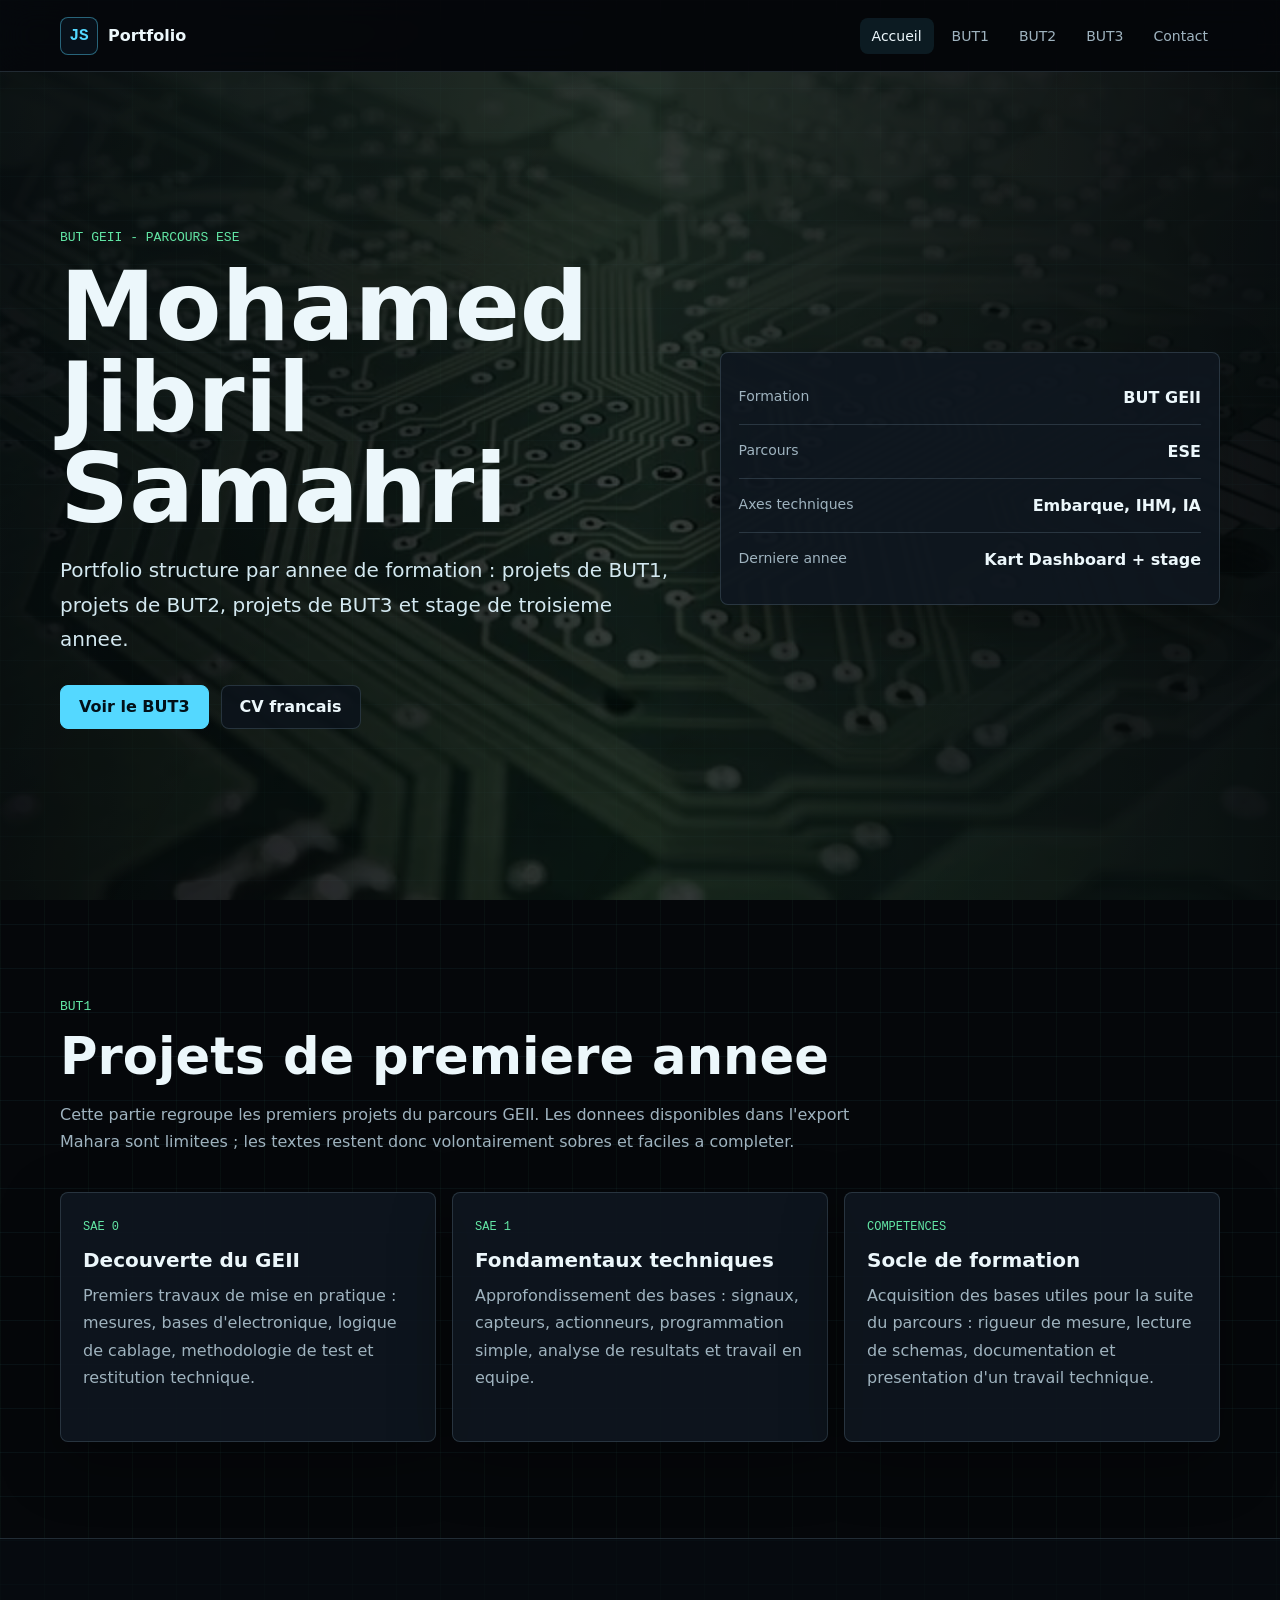
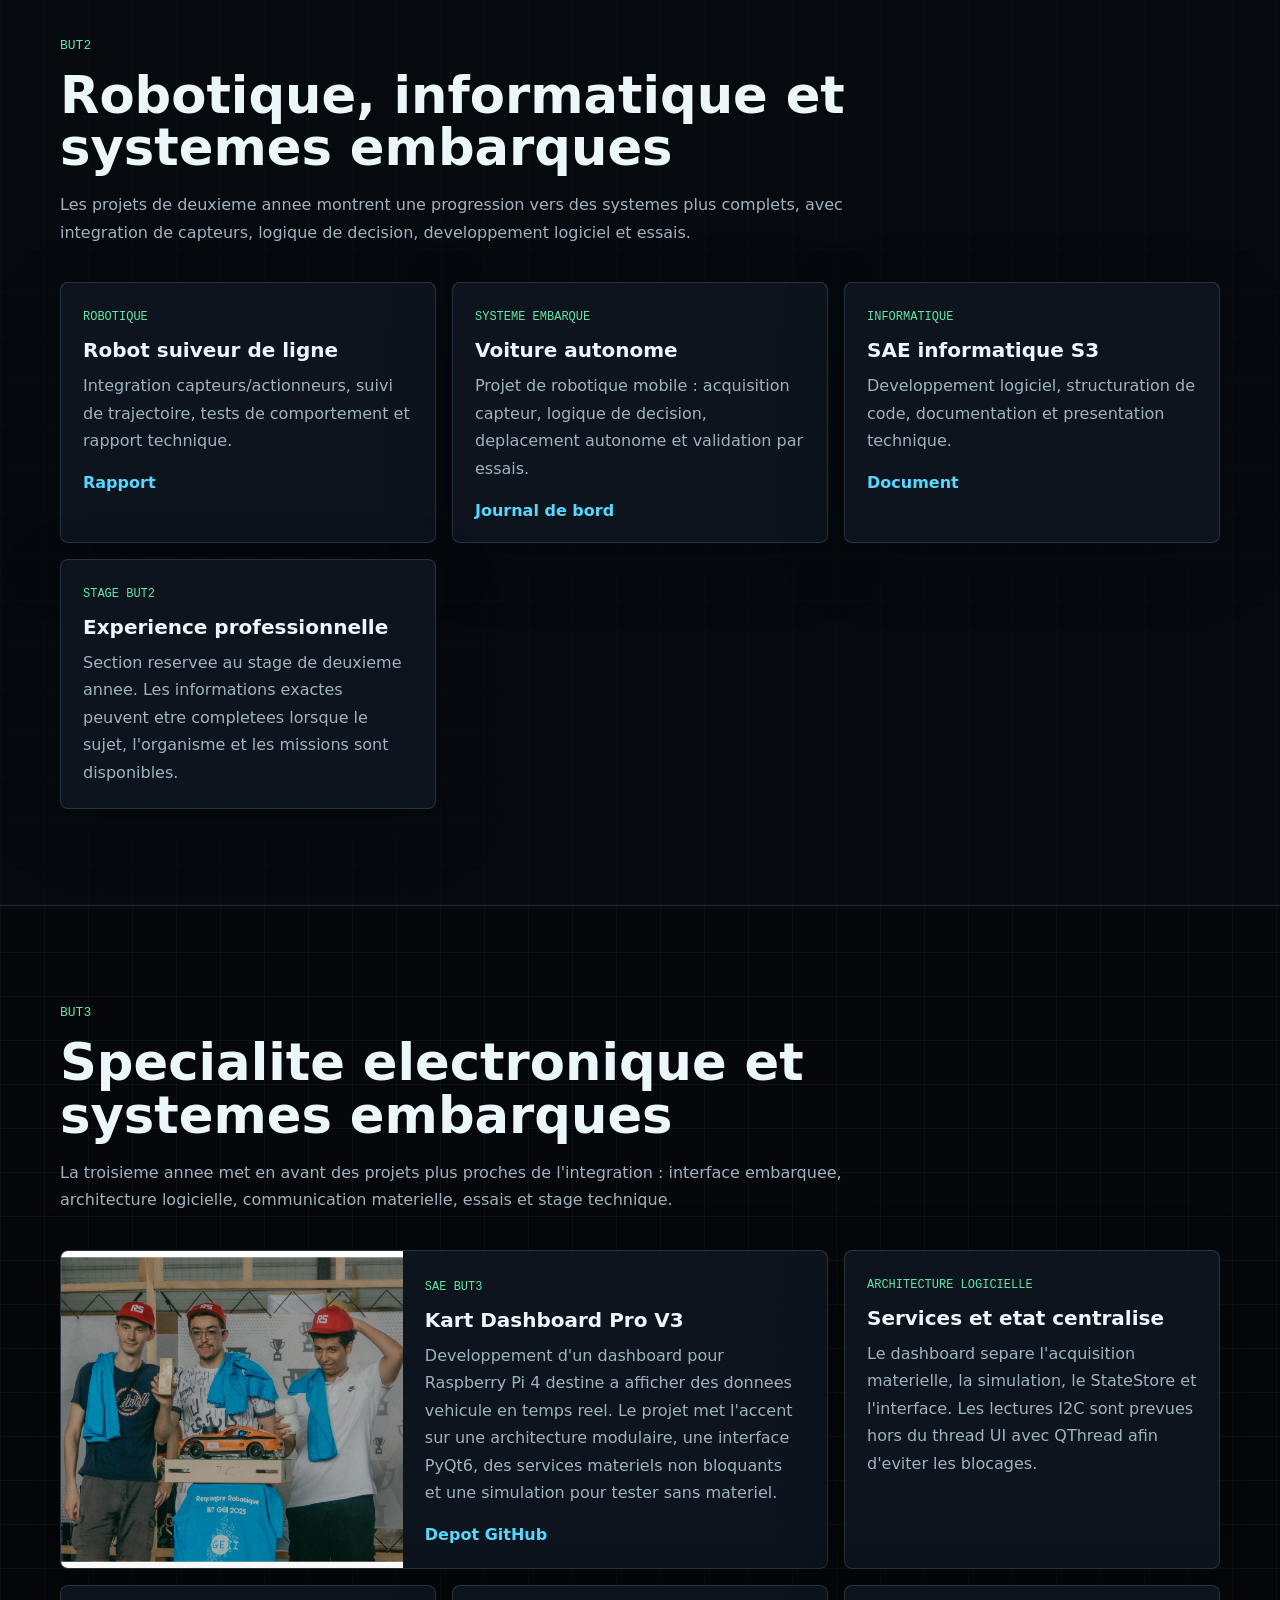
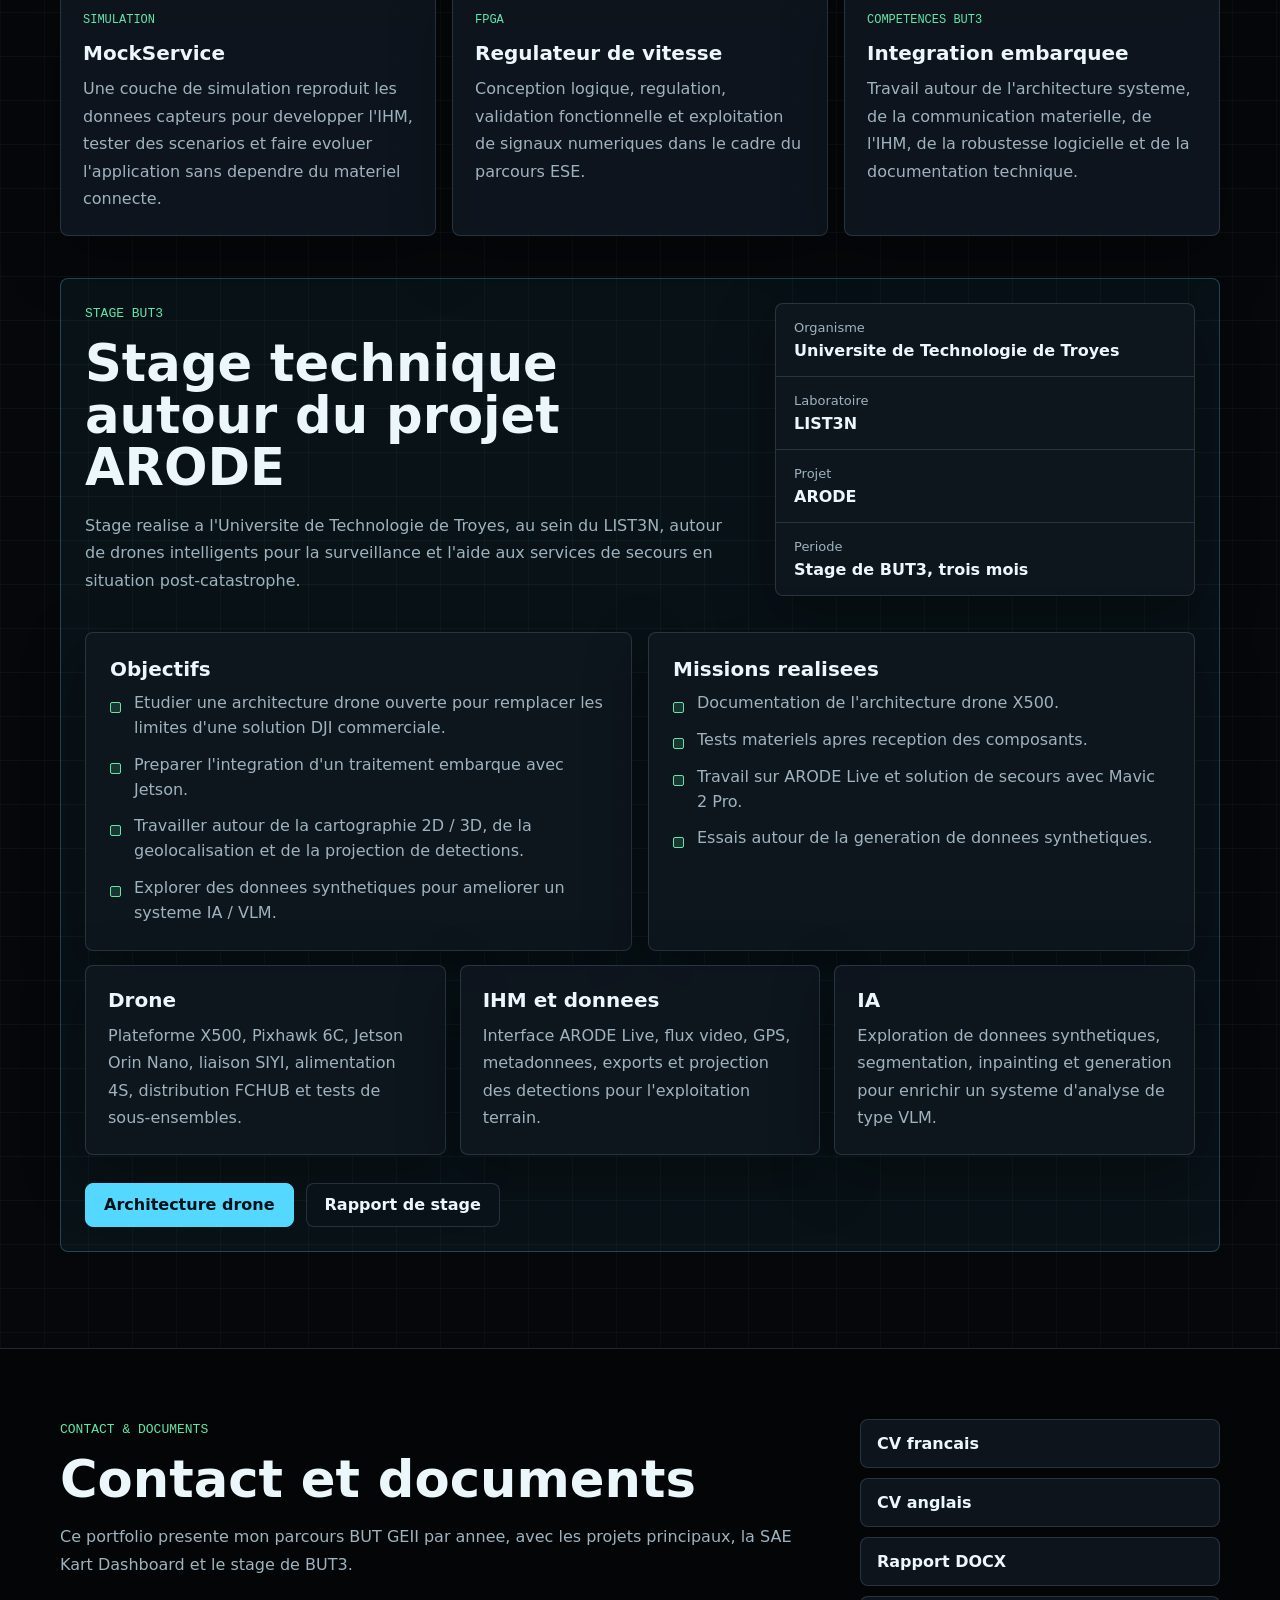
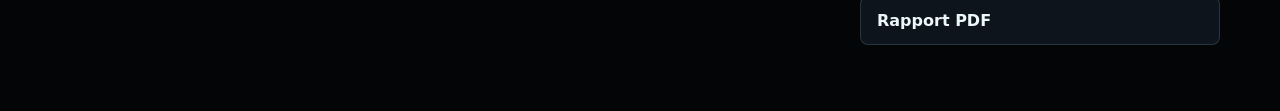
==== commit fd156dbf: "Refocus portfolio by BUT years" ====
--- a/index.html
+++ b/index.html
@@ -3,13 +3,13 @@
 <head>
   <meta charset="UTF-8">
   <meta name="viewport" content="width=device-width, initial-scale=1.0">
-  <meta name="description" content="Portfolio BUT GEII ESE - drone ARODE, architecture embarquee, IA et projets techniques de Mohamed Jibril Samahri.">
-  <title>Mohamed Jibril Samahri | Portfolio Drone & Electronique embarquee</title>
+  <meta name="description" content="Portfolio BUT GEII ESE - projets BUT1, BUT2, BUT3, SAE kart dashboard et stage de Mohamed Jibril Samahri.">
+  <title>Mohamed Jibril Samahri | Portfolio BUT GEII ESE</title>
   <link rel="stylesheet" href="assets/styles.css">
 </head>
 <body>
   <header class="site-header">
-    <a class="brand" href="#profil" aria-label="Retour au profil">
+    <a class="brand" href="#profil" aria-label="Retour a l'accueil">
       <span class="brand-mark">JS</span>
       <span>Portfolio</span>
     </a>
@@ -19,12 +19,9 @@
     </button>
     <nav class="site-nav" aria-label="Navigation principale">
       <a href="#profil">Accueil</a>
-      <a href="#competences">Competences</a>
       <a href="#but1">BUT1</a>
       <a href="#but2">BUT2</a>
       <a href="#but3">BUT3</a>
-      <a href="#stage-but2">Stage BUT2</a>
-      <a href="#stage-but3">Stage BUT3</a>
       <a href="#contact">Contact</a>
     </nav>
   </header>
@@ -36,69 +33,56 @@
         <div class="hero-copy">
           <p class="eyebrow">BUT GEII - parcours ESE</p>
           <h1>Mohamed Jibril Samahri</h1>
-          <p class="lead">Portfolio technique oriente drone, electronique embarquee, architecture d'alimentation et integration IA dans le cadre du projet ARODE.</p>
+          <p class="lead">Portfolio structure par annee de formation : projets de BUT1, projets de BUT2, projets de BUT3 et stage de troisieme annee.</p>
           <div class="hero-actions">
-            <a class="btn primary" href="#stage-but3">Voir le stage BUT3</a>
-            <a class="btn secondary" href="assets/docs/rapport-stage-arode-drone.pdf">Rapport de stage</a>
-          </div>
-        </div>
-        <aside class="signal-panel" aria-label="Synthese du profil">
-          <div class="signal-row">
-            <span>Mission principale</span>
-            <strong>Drone ARODE</strong>
-          </div>
-          <div class="signal-row">
-            <span>Plateforme</span>
-            <strong>X500 + Pixhawk + Jetson</strong>
-          </div>
-          <div class="signal-row">
-            <span>Axes</span>
-            <strong>IA, vision, embarque</strong>
-          </div>
-          <div class="signal-row">
-            <span>Contexte</span>
-            <strong>LIST3N / ARODE</strong>
+            <a class="btn primary" href="#but3">Voir le BUT3</a>
+            <a class="btn secondary" href="assets/docs/cv-fr.pdf">CV francais</a>
+          </div>
+        </div>
+        <aside class="signal-panel" aria-label="Synthese du parcours">
+          <div class="signal-row">
+            <span>Formation</span>
+            <strong>BUT GEII</strong>
+          </div>
+          <div class="signal-row">
+            <span>Parcours</span>
+            <strong>ESE</strong>
+          </div>
+          <div class="signal-row">
+            <span>Axes techniques</span>
+            <strong>Embarque, IHM, IA</strong>
+          </div>
+          <div class="signal-row">
+            <span>Derniere annee</span>
+            <strong>Kart Dashboard + stage</strong>
           </div>
         </aside>
-      </div>
-    </section>
-
-    <section class="section-band skills" id="competences">
-      <div class="container">
-        <div class="section-head">
-          <p class="eyebrow">Competences</p>
-          <h2>Competences techniques developpees</h2>
-          <p>Le parcours met en avant des competences en electronique, systemes embarques, programmation, integration materielle, traitement d'image et documentation technique.</p>
-        </div>
-        <div class="skill-grid">
-          <article><strong>Electronique embarquee</strong><span>Alimentation, distribution, BEC, cablage, verification de tensions et tests de sous-ensembles.</span></article>
-          <article><strong>Systemes embarques</strong><span>Architecture materielle, capteurs, actionneurs, Pixhawk, Jetson et contraintes d'integration.</span></article>
-          <article><strong>Developpement</strong><span>Python, C / C++, scripts, API, structuration de code, Git et corrections d'interface.</span></article>
-          <article><strong>IA & vision</strong><span>Detection, VLM, donnees synthetiques, segmentation, traitement d'image et evaluation de resultats.</span></article>
-          <article><strong>Cartographie</strong><span>Objectifs de cartographie 2D, orthomosaique georeferencee, cartographie 3D et projection de detections.</span></article>
-          <article><strong>Documentation</strong><span>Rapport, architecture technique, suivi de tests, synthese de demarche et restitution professionnelle.</span></article>
-        </div>
       </div>
     </section>
 
     <section class="section-band" id="but1">
       <div class="container">
         <div class="section-head">
-          <p class="eyebrow">Projets BUT1</p>
-          <h2>Premieres bases en GEII</h2>
-          <p>Cette partie regroupe les premiers projets du parcours GEII. Les informations disponibles dans l'export etant limitees, les descriptions restent volontairement generales.</p>
+          <p class="eyebrow">BUT1</p>
+          <h2>Projets de premiere annee</h2>
+          <p>Cette partie regroupe les premiers projets du parcours GEII. Les donnees disponibles dans l'export Mahara sont limitees ; les textes restent donc volontairement sobres et faciles a completer.</p>
         </div>
         <div class="project-grid">
           <article class="project-card">
             <span>SAE 0</span>
-            <h3>Decouverte GEII</h3>
-            <p>Premiers travaux de mise en pratique : mesures, bases d'electronique, logique de cablage, methode de test et restitution technique.</p>
+            <h3>Decouverte du GEII</h3>
+            <p>Premiers travaux de mise en pratique : mesures, bases d'electronique, logique de cablage, methodologie de test et restitution technique.</p>
           </article>
           <article class="project-card">
             <span>SAE 1</span>
             <h3>Fondamentaux techniques</h3>
             <p>Approfondissement des bases : signaux, capteurs, actionneurs, programmation simple, analyse de resultats et travail en equipe.</p>
           </article>
+          <article class="project-card">
+            <span>Competences</span>
+            <h3>Socle de formation</h3>
+            <p>Acquisition des bases utiles pour la suite du parcours : rigueur de mesure, lecture de schemas, documentation et presentation d'un travail technique.</p>
+          </article>
         </div>
       </div>
     </section>
@@ -106,9 +90,9 @@
     <section class="section-band dark" id="but2">
       <div class="container">
         <div class="section-head">
-          <p class="eyebrow">Projets BUT2</p>
+          <p class="eyebrow">BUT2</p>
           <h2>Robotique, informatique et systemes embarques</h2>
-          <p>Les projets de BUT2 montrent une progression vers des systemes plus complets, avec integration de capteurs, logique de decision, documentation et tests.</p>
+          <p>Les projets de deuxieme annee montrent une progression vers des systemes plus complets, avec integration de capteurs, logique de decision, developpement logiciel et essais.</p>
         </div>
         <div class="project-grid">
           <article class="project-card">
@@ -120,7 +104,7 @@
           <article class="project-card">
             <span>Systeme embarque</span>
             <h3>Voiture autonome</h3>
-            <p>Projet de robotique mobile : capteurs, logique de decision, deplacement autonome et validation par essais.</p>
+            <p>Projet de robotique mobile : acquisition capteur, logique de decision, deplacement autonome et validation par essais.</p>
             <a href="assets/docs/sae4-journal-bord.pdf">Journal de bord</a>
           </article>
           <article class="project-card">
@@ -129,6 +113,11 @@
             <p>Developpement logiciel, structuration de code, documentation et presentation technique.</p>
             <a href="assets/docs/sae-informatique-s3.pdf">Document</a>
           </article>
+          <article class="project-card">
+            <span>Stage BUT2</span>
+            <h3>Experience professionnelle</h3>
+            <p>Section reservee au stage de deuxieme annee. Les informations exactes peuvent etre completees lorsque le sujet, l'organisme et les missions sont disponibles.</p>
+          </article>
         </div>
       </div>
     </section>
@@ -136,181 +125,98 @@
     <section class="section-band" id="but3">
       <div class="container">
         <div class="section-head">
-          <p class="eyebrow">Projets BUT3</p>
+          <p class="eyebrow">BUT3</p>
           <h2>Specialite electronique et systemes embarques</h2>
-          <p>Les projets de BUT3 sont presentes separement du stage pour distinguer le travail scolaire des missions en entreprise ou laboratoire.</p>
-        </div>
+          <p>La troisieme annee met en avant des projets plus proches de l'integration : interface embarquee, architecture logicielle, communication materielle, essais et stage technique.</p>
+        </div>
+
         <div class="project-grid">
+          <article class="project-card featured">
+            <img src="assets/media/kart-sae.jpg" alt="Photo de l'equipe avec le kart de la SAE">
+            <div>
+              <span>SAE BUT3</span>
+              <h3>Kart Dashboard Pro V3</h3>
+              <p>Developpement d'un dashboard pour Raspberry Pi 4 destine a afficher des donnees vehicule en temps reel. Le projet met l'accent sur une architecture modulaire, une interface PyQt6, des services materiels non bloquants et une simulation pour tester sans materiel.</p>
+              <a href="https://github.com/jibril936/kart-dashboard">Depot GitHub</a>
+            </div>
+          </article>
+          <article class="project-card">
+            <span>Architecture logicielle</span>
+            <h3>Services et etat centralise</h3>
+            <p>Le dashboard separe l'acquisition materielle, la simulation, le StateStore et l'interface. Les lectures I2C sont prevues hors du thread UI avec QThread afin d'eviter les blocages.</p>
+          </article>
+          <article class="project-card">
+            <span>Simulation</span>
+            <h3>MockService</h3>
+            <p>Une couche de simulation reproduit les donnees capteurs pour developper l'IHM, tester des scenarios et faire evoluer l'application sans dependre du materiel connecte.</p>
+          </article>
           <article class="project-card">
             <span>FPGA</span>
             <h3>Regulateur de vitesse</h3>
-            <p>Conception logique, regulation, validation fonctionnelle et exploitation de signaux numeriques.</p>
-          </article>
-          <article class="project-card">
-            <span>ESE</span>
-            <h3>Architecture embarquee</h3>
-            <p>Approche systeme : alimentation, contraintes materiel, communication, tests de sous-ensembles et documentation.</p>
-          </article>
-        </div>
-      </div>
-    </section>
-
-    <section class="section-band dark" id="stage-but2">
-      <div class="container">
-        <div class="section-head">
-          <p class="eyebrow">Stage BUT2</p>
-          <h2>Premiere experience professionnelle</h2>
-          <p>Cette section est reservee au stage de deuxieme annee. Les informations detaillees n'etant pas presentes dans les fichiers analyses, le contenu reste neutre et pourra etre complete avec le sujet, l'organisme et les missions exactes.</p>
-        </div>
-        <div class="project-grid">
-          <article class="project-card">
-            <span>Stage</span>
-            <h3>Stage de deuxieme annee</h3>
-            <p>Experience de mise en situation professionnelle : adaptation a un environnement technique, methodologie, documentation et restitution du travail realise.</p>
-          </article>
-          <article class="project-card">
-            <span>A completer</span>
-            <h3>Missions et resultats</h3>
-            <p>Le sujet exact, les missions principales et les livrables peuvent etre ajoutes ici lorsque les informations seront disponibles.</p>
-          </article>
-        </div>
-      </div>
-    </section>
-
-    <section class="section-band" id="stage-but3">
-      <div class="container">
-        <div class="stage-hero">
-          <div>
-            <p class="eyebrow">Stage BUT3</p>
-            <h2>Projet ARODE : drones intelligents pour l'aide aux secours</h2>
-            <p>Stage de troisieme annee realise a l'Universite de Technologie de Troyes, au sein du LIST3N, autour de drones intelligents pour la surveillance et l'aide aux services de secours en situation post-catastrophe.</p>
-          </div>
-          <ul class="info-list" aria-label="Informations principales du stage BUT3">
-            <li><span>Organisme</span><strong>Universite de Technologie de Troyes</strong></li>
-            <li><span>Laboratoire</span><strong>LIST3N</strong></li>
-            <li><span>Projet</span><strong>ARODE</strong></li>
-            <li><span>Periode</span><strong>Stage de BUT3, trois mois</strong></li>
-          </ul>
-        </div>
-
-        <div class="stage-grid">
-          <article class="stage-card wide">
-            <h3>Contexte du projet</h3>
-            <p>ARODE vise a exploiter des donnees issues de drones pour assister les operations de surveillance, d'analyse et de secours apres catastrophe. Le travail s'inscrit dans une chaine globale allant de l'acquisition terrain jusqu'a la visualisation des detections dans une interface IHM.</p>
-            <div class="pipeline" aria-label="Architecture logique ARODE">
-              <article>
-                <span>01</span>
-                <strong>Acquisition</strong>
-                <p>Drone DJI ou drone X500, flux video, photos, GPS et metadonnees.</p>
-              </article>
-              <article>
-                <span>02</span>
-                <strong>Detection IA</strong>
-                <p>Detection de victimes ou zones d'interet avant interpretation.</p>
-              </article>
-              <article>
-                <span>03</span>
-                <strong>VLM</strong>
-                <p>Analyse contextuelle et qualification des detections.</p>
-              </article>
-              <article>
-                <span>04</span>
-                <strong>ARODE Live</strong>
-                <p>Projection, supervision, export et aide a la decision.</p>
-              </article>
+            <p>Conception logique, regulation, validation fonctionnelle et exploitation de signaux numeriques dans le cadre du parcours ESE.</p>
+          </article>
+          <article class="project-card">
+            <span>Competences BUT3</span>
+            <h3>Integration embarquee</h3>
+            <p>Travail autour de l'architecture systeme, de la communication materielle, de l'IHM, de la robustesse logicielle et de la documentation technique.</p>
+          </article>
+        </div>
+
+        <div class="stage-panel">
+          <div class="stage-hero">
+            <div>
+              <p class="eyebrow">Stage BUT3</p>
+              <h2>Stage technique autour du projet ARODE</h2>
+              <p>Stage realise a l'Universite de Technologie de Troyes, au sein du LIST3N, autour de drones intelligents pour la surveillance et l'aide aux services de secours en situation post-catastrophe.</p>
             </div>
-          </article>
-
-          <article class="stage-card">
-            <h3>Objectifs principaux</h3>
-            <ul class="check-list">
-              <li>Cartographie 3D.</li>
-              <li>Cartographie 2D et orthomosaique georeferencee.</li>
-              <li>Localisation de victimes detectees.</li>
-              <li>Projection des detections sur cartes 2D et 3D.</li>
-              <li>Integration API et interface IHM / ARODE Live.</li>
-              <li>Travail autour d'une architecture drone ouverte.</li>
+            <ul class="info-list" aria-label="Informations principales du stage BUT3">
+              <li><span>Organisme</span><strong>Universite de Technologie de Troyes</strong></li>
+              <li><span>Laboratoire</span><strong>LIST3N</strong></li>
+              <li><span>Projet</span><strong>ARODE</strong></li>
+              <li><span>Periode</span><strong>Stage de BUT3, trois mois</strong></li>
             </ul>
-          </article>
-
-          <article class="stage-card">
-            <h3>Missions realisees</h3>
-            <ul class="check-list">
-              <li>Etude et documentation de l'architecture drone.</li>
-              <li>Preparation d'une plateforme X500 avec Pixhawk, SIYI et Jetson.</li>
-              <li>Tests materiels apres reception des composants.</li>
-              <li>Corrections legeres et essais autour d'ARODE Live.</li>
-              <li>Mise en place d'une solution de secours avec DJI Mavic 2 Pro.</li>
-              <li>Exploration de donnees synthetiques pour un systeme IA / VLM.</li>
-            </ul>
-          </article>
-        </div>
-
-        <div class="drone-layout stage-detail">
-          <figure class="media-frame">
-            <img src="assets/media/drone-atelier-1.jpeg" alt="Assemblage du drone ARODE en atelier">
-          </figure>
-          <div class="component-grid">
-            <article class="component-card">
-              <span>Structure</span>
-              <h3>Holybro X500 V2</h3>
-              <p>Base mecanique du quadricoptere, support des bras, moteurs, ESC, batterie et composants embarques.</p>
-            </article>
-            <article class="component-card">
-              <span>Pilotage</span>
-              <h3>Pixhawk 6C</h3>
-              <p>Controleur de vol sous ArduPilot pour la stabilisation, les capteurs et la commande des moteurs.</p>
-            </article>
-            <article class="component-card">
-              <span>Calcul</span>
-              <h3>Jetson Orin Nano</h3>
-              <p>Ordinateur embarque prevu pour executer les traitements IA au plus pres du drone.</p>
-            </article>
-            <article class="component-card">
-              <span>Radio / video</span>
-              <h3>SIYI MK32</h3>
-              <p>Liaison de commande et retour video, avec camera SIYI et elements reseau embarques.</p>
-            </article>
-          </div>
-        </div>
-
-        <div class="architecture-strip">
-          <article>
-            <h3>Architecture drone</h3>
-            <p>Batterie 4S Li-ion, module PM02 V3, distribution FCHUB-12S, BEC 12 V, Pixhawk, Jetson, liaison SIYI et tests de cablage.</p>
-          </article>
-          <article>
-            <h3>Donnees synthetiques</h3>
-            <p>Exploration d'inpainting, segmentation, detourage, augmentation et essais autour de FLUX Fill, LaMa, PatchMatch, LoRA, SAM2, BiRefNet et YOLO.</p>
-          </article>
-          <article>
-            <h3>ARODE Live</h3>
-            <p>Travail secondaire sur l'IHM : flux video, GPS, metadonnees, export CSV, affichage d'alarmes, tri des detections et correctifs d'interface.</p>
-          </article>
-        </div>
-
-        <div class="stage-grid final-grid">
-          <article class="stage-card">
-            <h3>Technologies utilisees</h3>
-            <div class="tech-stack compact-tags">
-              <span>Python</span>
-              <span>C / C++</span>
-              <span>API</span>
-              <span>Photogrammetrie</span>
-              <span>Traitement d'image</span>
-              <span>Drone</span>
-              <span>Cartographie 2D / 3D</span>
-              <span>IHM web</span>
-            </div>
-          </article>
-          <article class="stage-card">
-            <h3>Bilan personnel</h3>
-            <p>Ce stage a permis de travailler sur un projet concret et pluridisciplinaire, a la frontiere entre drone, systemes embarques, traitement d'image, IA et interface logicielle. Meme si certaines pistes, comme la base de donnees synthetiques, n'ont pas abouti en solution finale, elles ont permis de mieux comprendre les contraintes de realisme, d'annotation et d'integration dans une chaine IA.</p>
-            <div class="doc-links">
-              <a class="btn primary" href="assets/docs/architecture-drone-x500.html">Architecture X500</a>
-              <a class="btn secondary" href="assets/docs/rapport-stage-arode-drone.pdf">Rapport PDF</a>
-            </div>
-          </article>
+          </div>
+
+          <div class="stage-grid">
+            <article class="stage-card">
+              <h3>Objectifs</h3>
+              <ul class="check-list">
+                <li>Etudier une architecture drone ouverte pour remplacer les limites d'une solution DJI commerciale.</li>
+                <li>Preparer l'integration d'un traitement embarque avec Jetson.</li>
+                <li>Travailler autour de la cartographie 2D / 3D, de la geolocalisation et de la projection de detections.</li>
+                <li>Explorer des donnees synthetiques pour ameliorer un systeme IA / VLM.</li>
+              </ul>
+            </article>
+            <article class="stage-card">
+              <h3>Missions realisees</h3>
+              <ul class="check-list">
+                <li>Documentation de l'architecture drone X500.</li>
+                <li>Tests materiels apres reception des composants.</li>
+                <li>Travail sur ARODE Live et solution de secours avec Mavic 2 Pro.</li>
+                <li>Essais autour de la generation de donnees synthetiques.</li>
+              </ul>
+            </article>
+          </div>
+
+          <div class="architecture-strip">
+            <article>
+              <h3>Drone</h3>
+              <p>Plateforme X500, Pixhawk 6C, Jetson Orin Nano, liaison SIYI, alimentation 4S, distribution FCHUB et tests de sous-ensembles.</p>
+            </article>
+            <article>
+              <h3>IHM et donnees</h3>
+              <p>Interface ARODE Live, flux video, GPS, metadonnees, exports et projection des detections pour l'exploitation terrain.</p>
+            </article>
+            <article>
+              <h3>IA</h3>
+              <p>Exploration de donnees synthetiques, segmentation, inpainting et generation pour enrichir un systeme d'analyse de type VLM.</p>
+            </article>
+          </div>
+
+          <div class="doc-links">
+            <a class="btn primary" href="assets/docs/architecture-drone-x500.html">Architecture drone</a>
+            <a class="btn secondary" href="assets/docs/rapport-stage-arode-drone.pdf">Rapport de stage</a>
+          </div>
         </div>
       </div>
     </section>
@@ -321,7 +227,7 @@
       <div>
         <p class="eyebrow">Contact & documents</p>
         <h2>Contact et documents</h2>
-        <p>Ce site reprend les elements essentiels du parcours BUT GEII, les projets par annee, les stages BUT2/BUT3 et les documents exportes depuis Mahara.</p>
+        <p>Ce portfolio presente mon parcours BUT GEII par annee, avec les projets principaux, la SAE Kart Dashboard et le stage de BUT3.</p>
       </div>
       <div class="footer-links">
         <a href="assets/docs/cv-fr.pdf">CV francais</a>
--- a/assets/styles.css
+++ b/assets/styles.css
@@ -435,6 +435,14 @@
   margin-bottom: 22px;
 }
 
+.stage-panel {
+  margin-top: 42px;
+  padding: 24px;
+  border: 1px solid rgba(84, 216, 255, 0.28);
+  border-radius: var(--radius);
+  background: rgba(84, 216, 255, 0.055);
+}
+
 .info-list,
 .check-list {
   margin: 0;
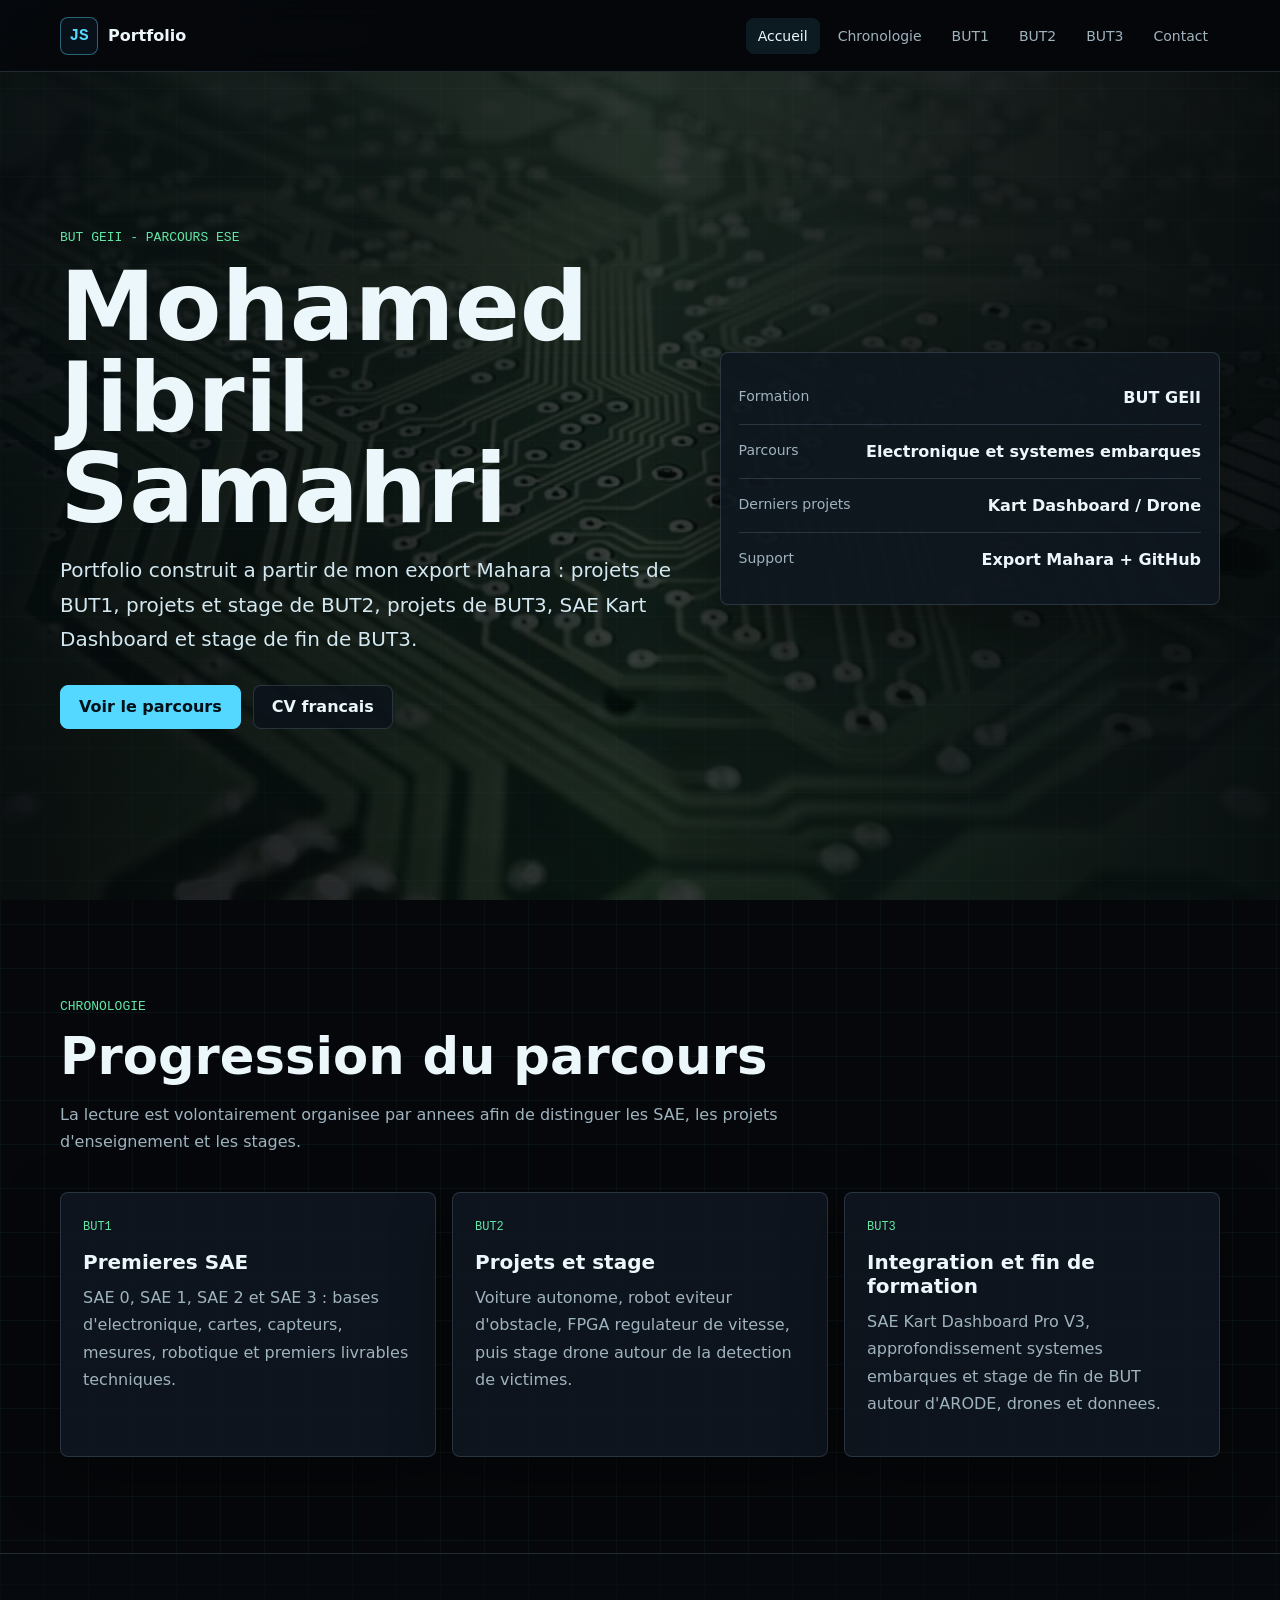
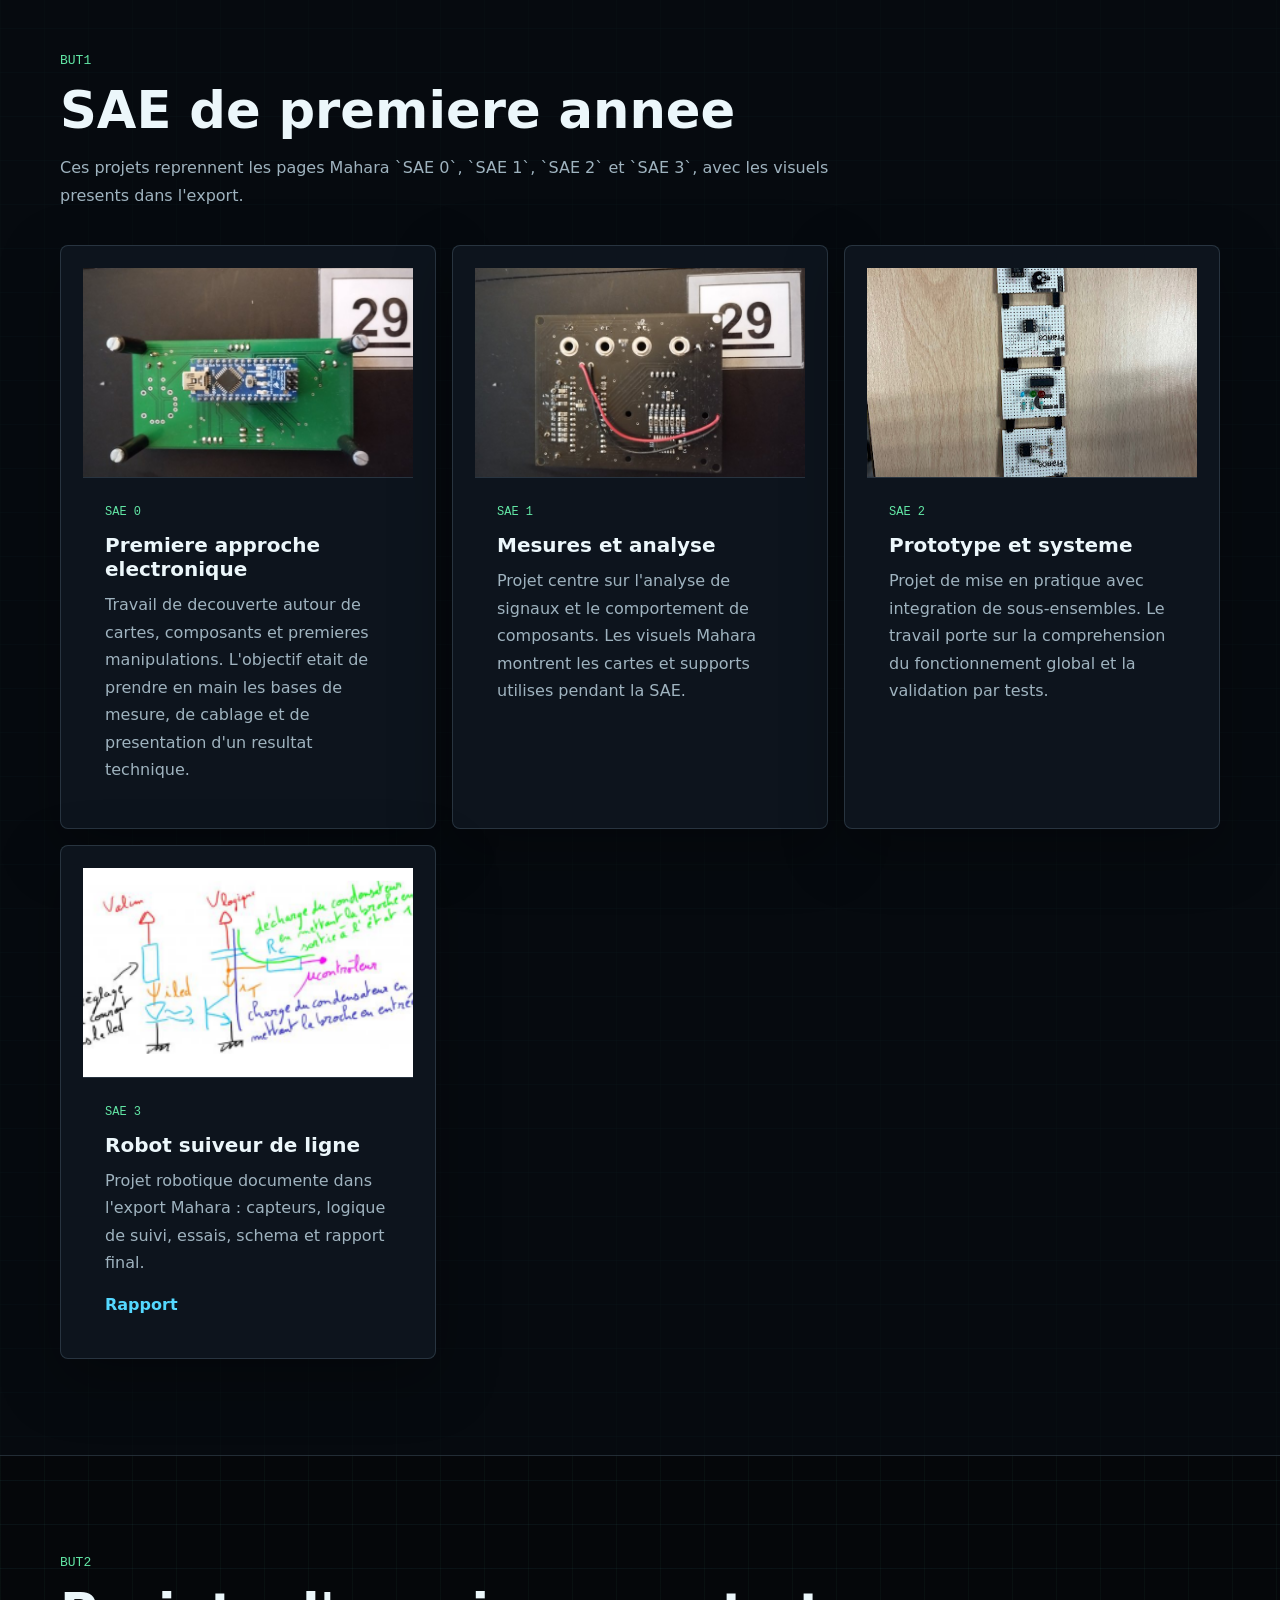
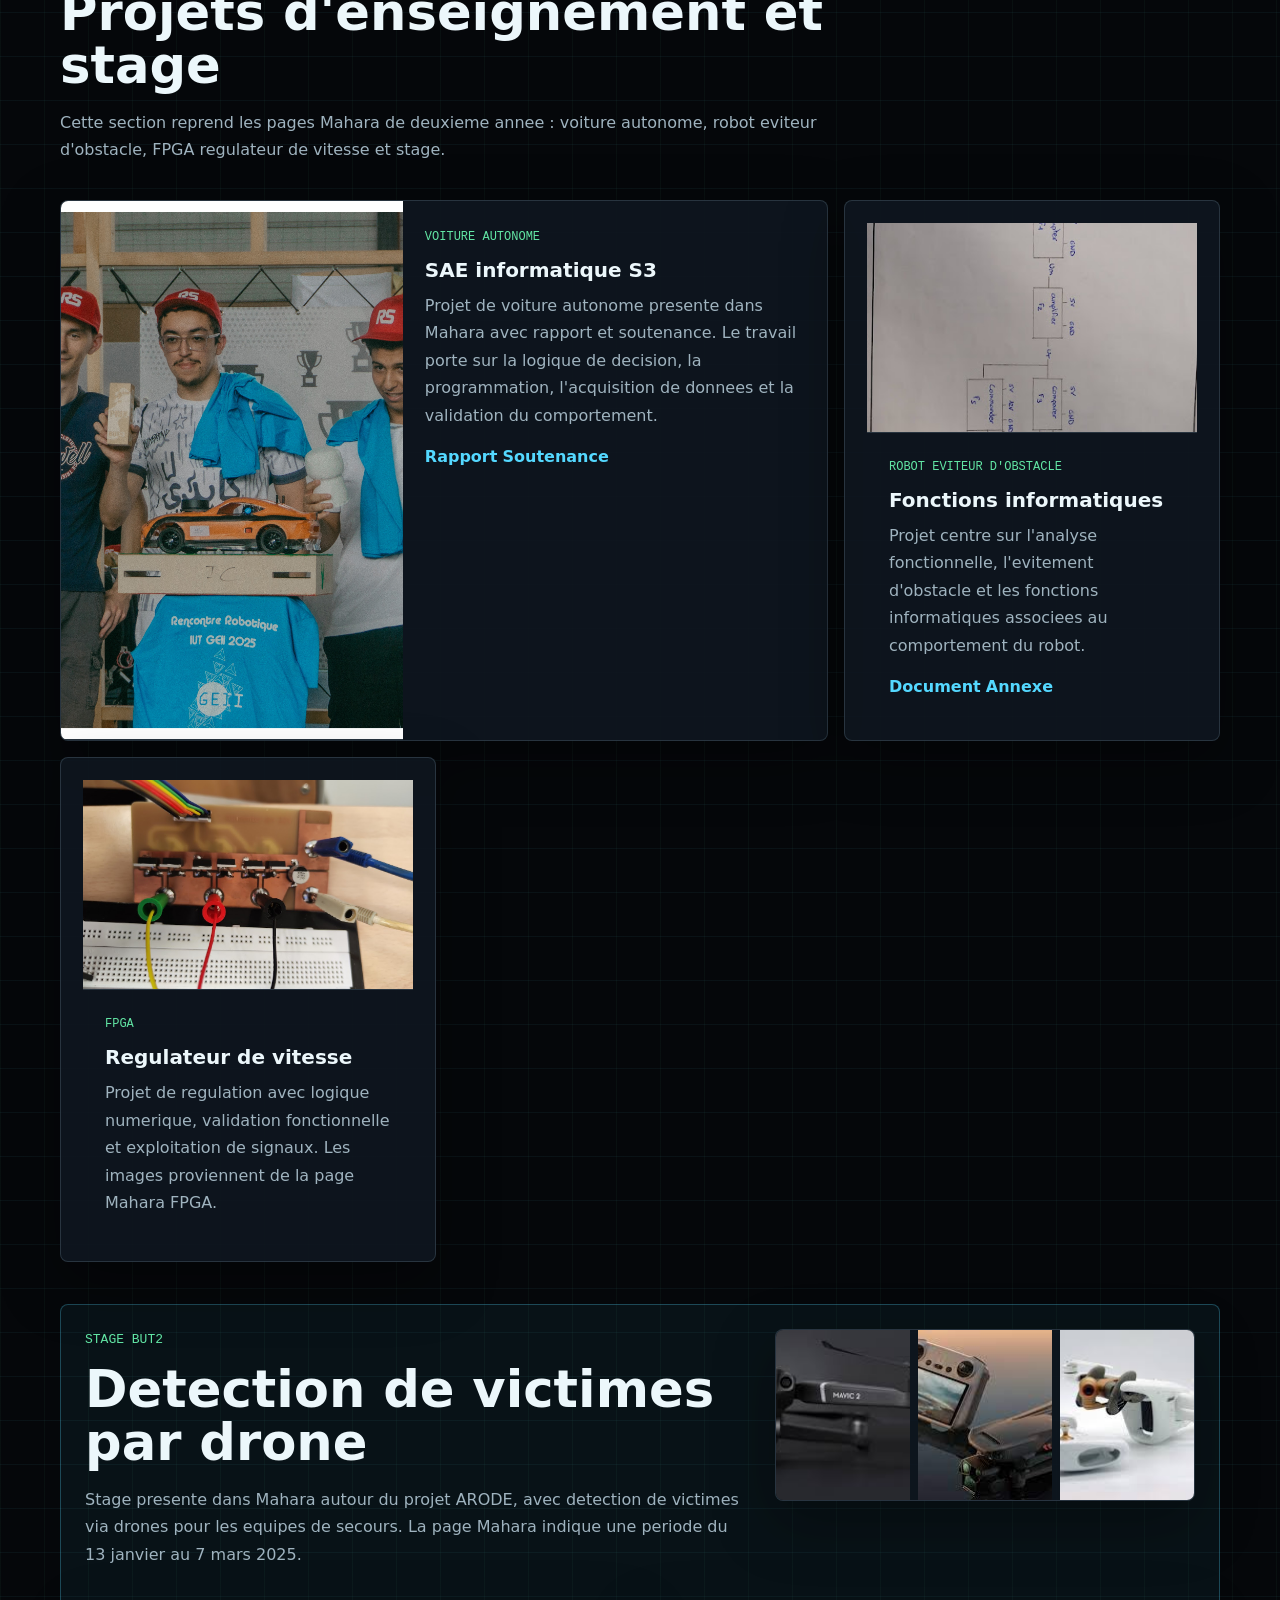
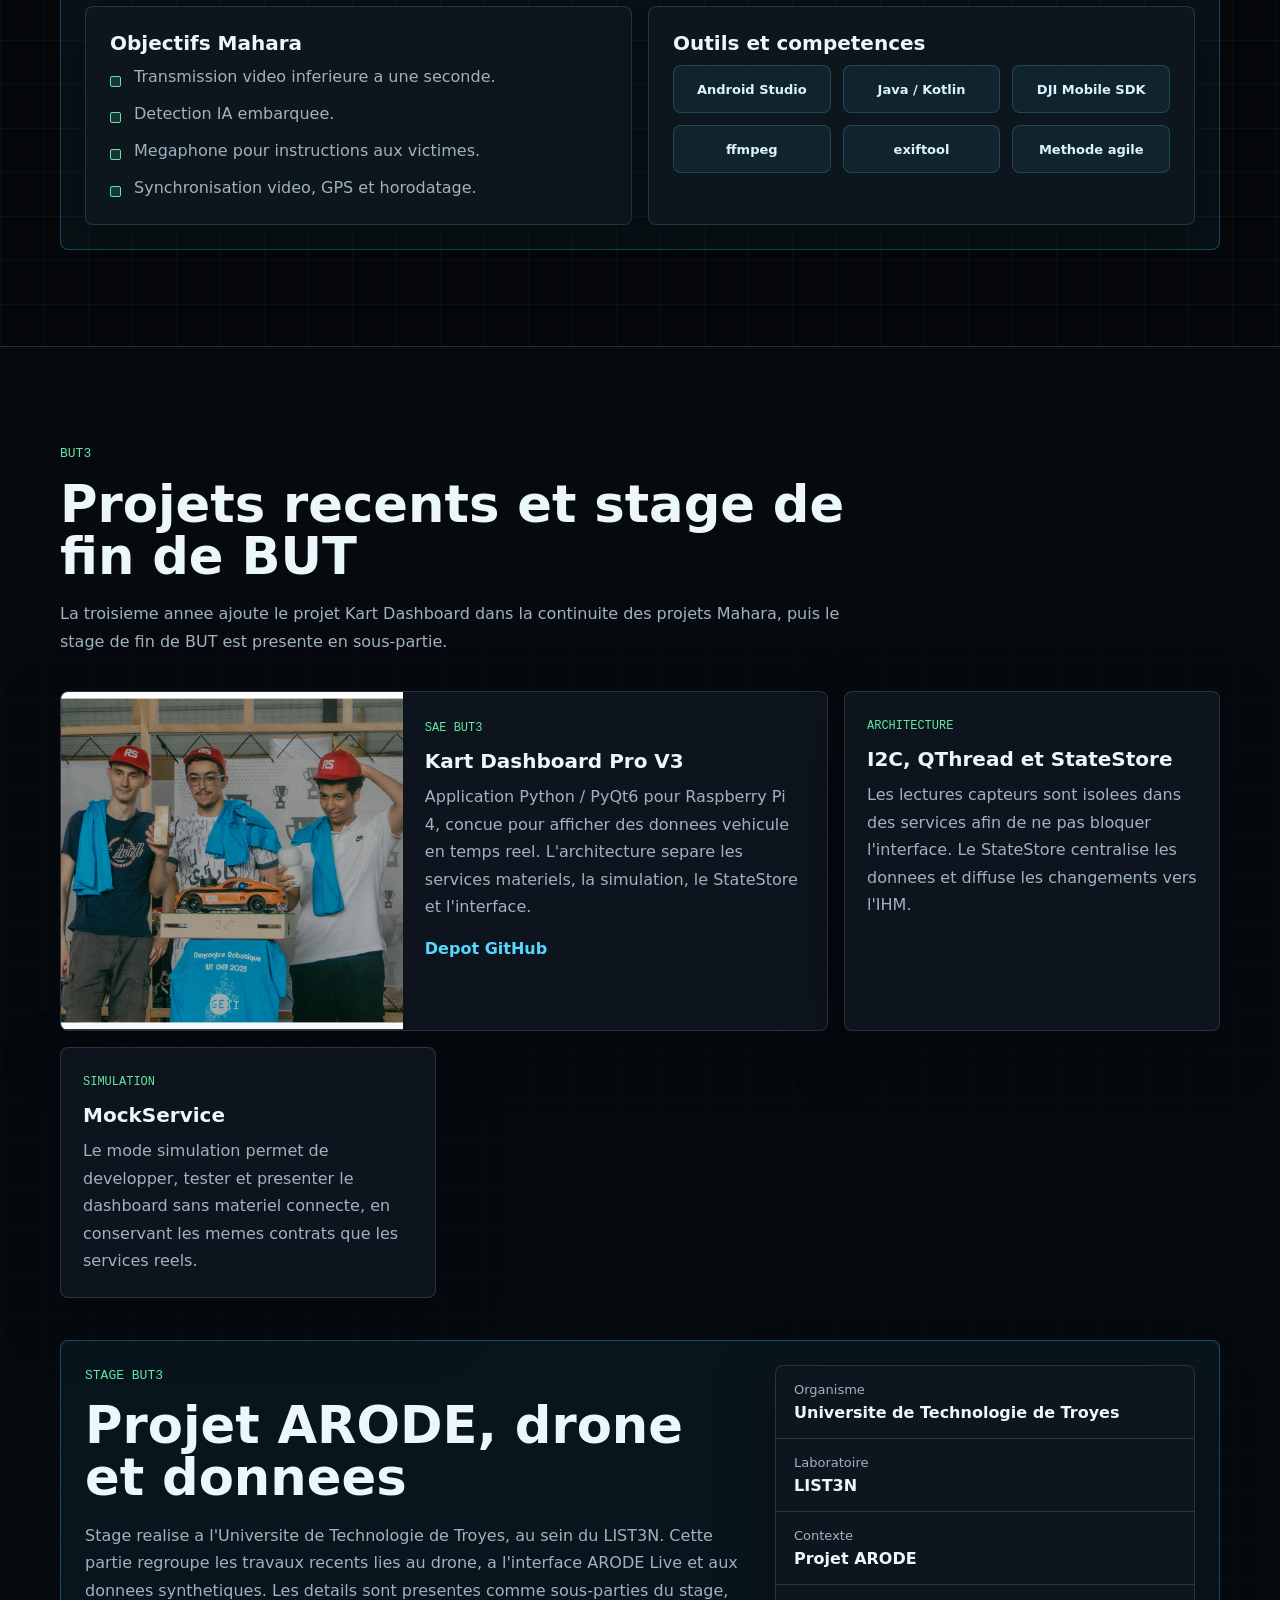
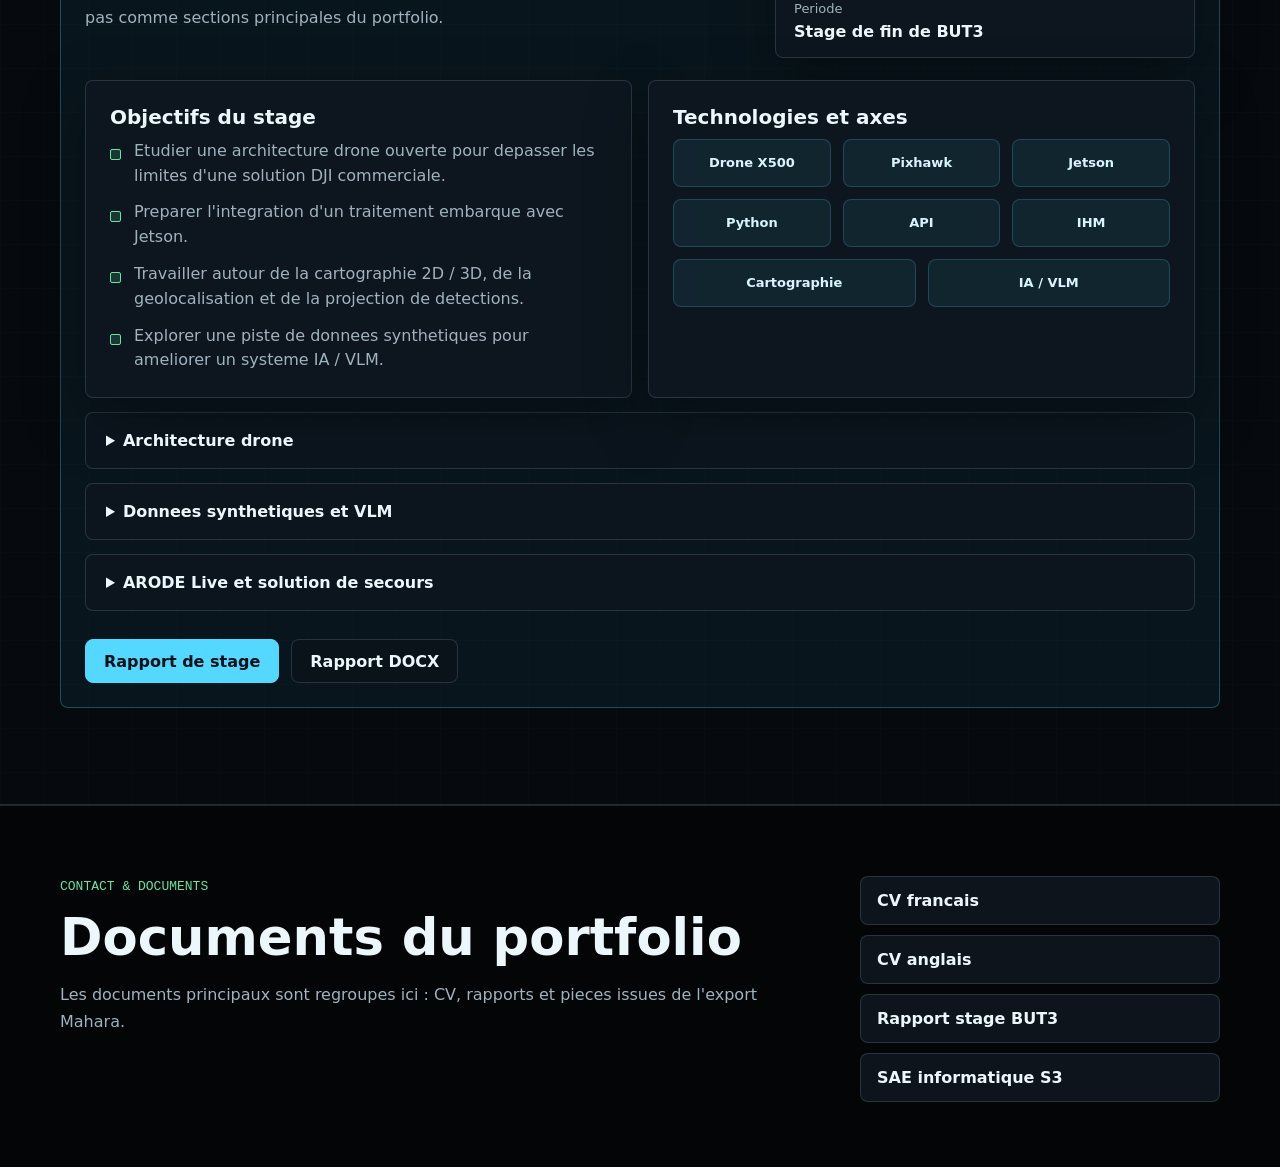
==== commit 2dc44311: "Rebuild portfolio from Mahara structure" ====
--- a/index.html
+++ b/index.html
@@ -3,13 +3,13 @@
 <head>
   <meta charset="UTF-8">
   <meta name="viewport" content="width=device-width, initial-scale=1.0">
-  <meta name="description" content="Portfolio BUT GEII ESE - projets BUT1, BUT2, BUT3, SAE kart dashboard et stage de Mohamed Jibril Samahri.">
+  <meta name="description" content="Portfolio BUT GEII ESE de Mohamed Jibril Samahri, structure par annees, projets Mahara, Kart Dashboard et stages.">
   <title>Mohamed Jibril Samahri | Portfolio BUT GEII ESE</title>
   <link rel="stylesheet" href="assets/styles.css">
 </head>
 <body>
   <header class="site-header">
-    <a class="brand" href="#profil" aria-label="Retour a l'accueil">
+    <a class="brand" href="#accueil" aria-label="Retour a l'accueil">
       <span class="brand-mark">JS</span>
       <span>Portfolio</span>
     </a>
@@ -18,7 +18,8 @@
       <span></span>
     </button>
     <nav class="site-nav" aria-label="Navigation principale">
-      <a href="#profil">Accueil</a>
+      <a href="#accueil">Accueil</a>
+      <a href="#chronologie">Chronologie</a>
       <a href="#but1">BUT1</a>
       <a href="#but2">BUT2</a>
       <a href="#but3">BUT3</a>
@@ -27,138 +28,216 @@
   </header>
 
   <main>
-    <section class="hero section-band" id="profil">
+    <section class="hero section-band" id="accueil">
       <div class="hero-bg" aria-hidden="true"></div>
       <div class="container hero-grid">
         <div class="hero-copy">
           <p class="eyebrow">BUT GEII - parcours ESE</p>
           <h1>Mohamed Jibril Samahri</h1>
-          <p class="lead">Portfolio structure par annee de formation : projets de BUT1, projets de BUT2, projets de BUT3 et stage de troisieme annee.</p>
+          <p class="lead">Portfolio construit a partir de mon export Mahara : projets de BUT1, projets et stage de BUT2, projets de BUT3, SAE Kart Dashboard et stage de fin de BUT3.</p>
           <div class="hero-actions">
-            <a class="btn primary" href="#but3">Voir le BUT3</a>
+            <a class="btn primary" href="#chronologie">Voir le parcours</a>
             <a class="btn secondary" href="assets/docs/cv-fr.pdf">CV francais</a>
           </div>
         </div>
-        <aside class="signal-panel" aria-label="Synthese du parcours">
+        <aside class="signal-panel" aria-label="Synthese du portfolio">
           <div class="signal-row">
             <span>Formation</span>
             <strong>BUT GEII</strong>
           </div>
           <div class="signal-row">
             <span>Parcours</span>
-            <strong>ESE</strong>
+            <strong>Electronique et systemes embarques</strong>
           </div>
           <div class="signal-row">
-            <span>Axes techniques</span>
-            <strong>Embarque, IHM, IA</strong>
+            <span>Derniers projets</span>
+            <strong>Kart Dashboard / Drone</strong>
           </div>
           <div class="signal-row">
-            <span>Derniere annee</span>
-            <strong>Kart Dashboard + stage</strong>
+            <span>Support</span>
+            <strong>Export Mahara + GitHub</strong>
           </div>
         </aside>
       </div>
     </section>
 
-    <section class="section-band" id="but1">
+    <section class="section-band" id="chronologie">
+      <div class="container">
+        <div class="section-head">
+          <p class="eyebrow">Chronologie</p>
+          <h2>Progression du parcours</h2>
+          <p>La lecture est volontairement organisee par annees afin de distinguer les SAE, les projets d'enseignement et les stages.</p>
+        </div>
+        <div class="timeline-grid">
+          <article class="timeline-card">
+            <span>BUT1</span>
+            <h3>Premieres SAE</h3>
+            <p>SAE 0, SAE 1, SAE 2 et SAE 3 : bases d'electronique, cartes, capteurs, mesures, robotique et premiers livrables techniques.</p>
+          </article>
+          <article class="timeline-card">
+            <span>BUT2</span>
+            <h3>Projets et stage</h3>
+            <p>Voiture autonome, robot eviteur d'obstacle, FPGA regulateur de vitesse, puis stage drone autour de la detection de victimes.</p>
+          </article>
+          <article class="timeline-card">
+            <span>BUT3</span>
+            <h3>Integration et fin de formation</h3>
+            <p>SAE Kart Dashboard Pro V3, approfondissement systemes embarques et stage de fin de BUT autour d'ARODE, drones et donnees.</p>
+          </article>
+        </div>
+      </div>
+    </section>
+
+    <section class="section-band dark" id="but1">
       <div class="container">
         <div class="section-head">
           <p class="eyebrow">BUT1</p>
-          <h2>Projets de premiere annee</h2>
-          <p>Cette partie regroupe les premiers projets du parcours GEII. Les donnees disponibles dans l'export Mahara sont limitees ; les textes restent donc volontairement sobres et faciles a completer.</p>
-        </div>
-        <div class="project-grid">
-          <article class="project-card">
-            <span>SAE 0</span>
-            <h3>Decouverte du GEII</h3>
-            <p>Premiers travaux de mise en pratique : mesures, bases d'electronique, logique de cablage, methodologie de test et restitution technique.</p>
-          </article>
-          <article class="project-card">
-            <span>SAE 1</span>
-            <h3>Fondamentaux techniques</h3>
-            <p>Approfondissement des bases : signaux, capteurs, actionneurs, programmation simple, analyse de resultats et travail en equipe.</p>
-          </article>
-          <article class="project-card">
-            <span>Competences</span>
-            <h3>Socle de formation</h3>
-            <p>Acquisition des bases utiles pour la suite du parcours : rigueur de mesure, lecture de schemas, documentation et presentation d'un travail technique.</p>
-          </article>
-        </div>
-      </div>
-    </section>
-
-    <section class="section-band dark" id="but2">
+          <h2>SAE de premiere annee</h2>
+          <p>Ces projets reprennent les pages Mahara `SAE 0`, `SAE 1`, `SAE 2` et `SAE 3`, avec les visuels presents dans l'export.</p>
+        </div>
+        <div class="mahara-grid">
+          <article class="project-card mahara-card">
+            <img src="assets/media/mahara/sae0-1.jpg" alt="Carte electronique de la SAE 0">
+            <div>
+              <span>SAE 0</span>
+              <h3>Premiere approche electronique</h3>
+              <p>Travail de decouverte autour de cartes, composants et premieres manipulations. L'objectif etait de prendre en main les bases de mesure, de cablage et de presentation d'un resultat technique.</p>
+            </div>
+          </article>
+          <article class="project-card mahara-card">
+            <img src="assets/media/mahara/sae1-1.jpg" alt="Carte electronique de la SAE 1">
+            <div>
+              <span>SAE 1</span>
+              <h3>Mesures et analyse</h3>
+              <p>Projet centre sur l'analyse de signaux et le comportement de composants. Les visuels Mahara montrent les cartes et supports utilises pendant la SAE.</p>
+            </div>
+          </article>
+          <article class="project-card mahara-card">
+            <img src="assets/media/mahara/sae2-1.jpg" alt="Prototype robotique de SAE 2">
+            <div>
+              <span>SAE 2</span>
+              <h3>Prototype et systeme</h3>
+              <p>Projet de mise en pratique avec integration de sous-ensembles. Le travail porte sur la comprehension du fonctionnement global et la validation par tests.</p>
+            </div>
+          </article>
+          <article class="project-card mahara-card">
+            <img src="assets/media/mahara/sae3-2.png" alt="Schema de SAE 3">
+            <div>
+              <span>SAE 3</span>
+              <h3>Robot suiveur de ligne</h3>
+              <p>Projet robotique documente dans l'export Mahara : capteurs, logique de suivi, essais, schema et rapport final.</p>
+              <a href="assets/docs/robot-suiveur-ligne.pdf">Rapport</a>
+            </div>
+          </article>
+        </div>
+      </div>
+    </section>
+
+    <section class="section-band" id="but2">
       <div class="container">
         <div class="section-head">
           <p class="eyebrow">BUT2</p>
-          <h2>Robotique, informatique et systemes embarques</h2>
-          <p>Les projets de deuxieme annee montrent une progression vers des systemes plus complets, avec integration de capteurs, logique de decision, developpement logiciel et essais.</p>
-        </div>
-        <div class="project-grid">
-          <article class="project-card">
-            <span>Robotique</span>
-            <h3>Robot suiveur de ligne</h3>
-            <p>Integration capteurs/actionneurs, suivi de trajectoire, tests de comportement et rapport technique.</p>
-            <a href="assets/docs/robot-suiveur-ligne.pdf">Rapport</a>
-          </article>
-          <article class="project-card">
-            <span>Systeme embarque</span>
-            <h3>Voiture autonome</h3>
-            <p>Projet de robotique mobile : acquisition capteur, logique de decision, deplacement autonome et validation par essais.</p>
-            <a href="assets/docs/sae4-journal-bord.pdf">Journal de bord</a>
-          </article>
-          <article class="project-card">
-            <span>Informatique</span>
-            <h3>SAE informatique S3</h3>
-            <p>Developpement logiciel, structuration de code, documentation et presentation technique.</p>
-            <a href="assets/docs/sae-informatique-s3.pdf">Document</a>
-          </article>
-          <article class="project-card">
-            <span>Stage BUT2</span>
-            <h3>Experience professionnelle</h3>
-            <p>Section reservee au stage de deuxieme annee. Les informations exactes peuvent etre completees lorsque le sujet, l'organisme et les missions sont disponibles.</p>
-          </article>
-        </div>
-      </div>
-    </section>
-
-    <section class="section-band" id="but3">
+          <h2>Projets d'enseignement et stage</h2>
+          <p>Cette section reprend les pages Mahara de deuxieme annee : voiture autonome, robot eviteur d'obstacle, FPGA regulateur de vitesse et stage.</p>
+        </div>
+
+        <div class="mahara-grid">
+          <article class="project-card mahara-card featured">
+            <img src="assets/media/kart-sae.jpg" alt="Photo de l'equipe avec la voiture autonome">
+            <div>
+              <span>Voiture autonome</span>
+              <h3>SAE informatique S3</h3>
+              <p>Projet de voiture autonome presente dans Mahara avec rapport et soutenance. Le travail porte sur la logique de decision, la programmation, l'acquisition de donnees et la validation du comportement.</p>
+              <a href="assets/docs/sae-informatique-s3.pdf">Rapport</a>
+              <a href="assets/docs/voiture-autonome-soutenance.pdf">Soutenance</a>
+            </div>
+          </article>
+          <article class="project-card mahara-card">
+            <img src="assets/media/mahara/sae2-2.jpg" alt="Robot ou prototype eviteur d'obstacle">
+            <div>
+              <span>Robot eviteur d'obstacle</span>
+              <h3>Fonctions informatiques</h3>
+              <p>Projet centre sur l'analyse fonctionnelle, l'evitement d'obstacle et les fonctions informatiques associees au comportement du robot.</p>
+              <a href="assets/docs/robot-eviteur-fonctions.pdf">Document</a>
+              <a href="assets/docs/robot-eviteur-document.pdf">Annexe</a>
+            </div>
+          </article>
+          <article class="project-card mahara-card">
+            <img src="assets/media/mahara/fpga-1.png" alt="Montage FPGA regulateur de vitesse">
+            <div>
+              <span>FPGA</span>
+              <h3>Regulateur de vitesse</h3>
+              <p>Projet de regulation avec logique numerique, validation fonctionnelle et exploitation de signaux. Les images proviennent de la page Mahara FPGA.</p>
+            </div>
+          </article>
+        </div>
+
+        <div class="stage-panel mahara-stage">
+          <div class="stage-hero">
+            <div>
+              <p class="eyebrow">Stage BUT2</p>
+              <h2>Detection de victimes par drone</h2>
+              <p>Stage presente dans Mahara autour du projet ARODE, avec detection de victimes via drones pour les equipes de secours. La page Mahara indique une periode du 13 janvier au 7 mars 2025.</p>
+            </div>
+            <div class="stage-photo-strip">
+              <img src="assets/media/mahara/stage-drone-1.jpg" alt="Drone utilise pendant le stage">
+              <img src="assets/media/mahara/stage-drone-2.jpg" alt="Drone DJI et radiocommande">
+              <img src="assets/media/mahara/stage-drone-3.jpg" alt="Drone en vol">
+            </div>
+          </div>
+          <div class="stage-grid">
+            <article class="stage-card">
+              <h3>Objectifs Mahara</h3>
+              <ul class="check-list">
+                <li>Transmission video inferieure a une seconde.</li>
+                <li>Detection IA embarquee.</li>
+                <li>Megaphone pour instructions aux victimes.</li>
+                <li>Synchronisation video, GPS et horodatage.</li>
+              </ul>
+            </article>
+            <article class="stage-card">
+              <h3>Outils et competences</h3>
+              <div class="tech-stack compact-tags">
+                <span>Android Studio</span>
+                <span>Java / Kotlin</span>
+                <span>DJI Mobile SDK</span>
+                <span>ffmpeg</span>
+                <span>exiftool</span>
+                <span>Methode agile</span>
+              </div>
+            </article>
+          </div>
+        </div>
+      </div>
+    </section>
+
+    <section class="section-band dark" id="but3">
       <div class="container">
         <div class="section-head">
           <p class="eyebrow">BUT3</p>
-          <h2>Specialite electronique et systemes embarques</h2>
-          <p>La troisieme annee met en avant des projets plus proches de l'integration : interface embarquee, architecture logicielle, communication materielle, essais et stage technique.</p>
-        </div>
-
-        <div class="project-grid">
-          <article class="project-card featured">
-            <img src="assets/media/kart-sae.jpg" alt="Photo de l'equipe avec le kart de la SAE">
+          <h2>Projets recents et stage de fin de BUT</h2>
+          <p>La troisieme annee ajoute le projet Kart Dashboard dans la continuite des projets Mahara, puis le stage de fin de BUT est presente en sous-partie.</p>
+        </div>
+
+        <div class="mahara-grid">
+          <article class="project-card mahara-card featured">
+            <img src="assets/media/kart-sae.jpg" alt="Photo du kart et de l'equipe projet">
             <div>
               <span>SAE BUT3</span>
               <h3>Kart Dashboard Pro V3</h3>
-              <p>Developpement d'un dashboard pour Raspberry Pi 4 destine a afficher des donnees vehicule en temps reel. Le projet met l'accent sur une architecture modulaire, une interface PyQt6, des services materiels non bloquants et une simulation pour tester sans materiel.</p>
+              <p>Application Python / PyQt6 pour Raspberry Pi 4, concue pour afficher des donnees vehicule en temps reel. L'architecture separe les services materiels, la simulation, le StateStore et l'interface.</p>
               <a href="https://github.com/jibril936/kart-dashboard">Depot GitHub</a>
             </div>
           </article>
           <article class="project-card">
-            <span>Architecture logicielle</span>
-            <h3>Services et etat centralise</h3>
-            <p>Le dashboard separe l'acquisition materielle, la simulation, le StateStore et l'interface. Les lectures I2C sont prevues hors du thread UI avec QThread afin d'eviter les blocages.</p>
+            <span>Architecture</span>
+            <h3>I2C, QThread et StateStore</h3>
+            <p>Les lectures capteurs sont isolees dans des services afin de ne pas bloquer l'interface. Le StateStore centralise les donnees et diffuse les changements vers l'IHM.</p>
           </article>
           <article class="project-card">
             <span>Simulation</span>
             <h3>MockService</h3>
-            <p>Une couche de simulation reproduit les donnees capteurs pour developper l'IHM, tester des scenarios et faire evoluer l'application sans dependre du materiel connecte.</p>
-          </article>
-          <article class="project-card">
-            <span>FPGA</span>
-            <h3>Regulateur de vitesse</h3>
-            <p>Conception logique, regulation, validation fonctionnelle et exploitation de signaux numeriques dans le cadre du parcours ESE.</p>
-          </article>
-          <article class="project-card">
-            <span>Competences BUT3</span>
-            <h3>Integration embarquee</h3>
-            <p>Travail autour de l'architecture systeme, de la communication materielle, de l'IHM, de la robustesse logicielle et de la documentation technique.</p>
+            <p>Le mode simulation permet de developper, tester et presenter le dashboard sans materiel connecte, en conservant les memes contrats que les services reels.</p>
           </article>
         </div>
 
@@ -166,56 +245,63 @@
           <div class="stage-hero">
             <div>
               <p class="eyebrow">Stage BUT3</p>
-              <h2>Stage technique autour du projet ARODE</h2>
-              <p>Stage realise a l'Universite de Technologie de Troyes, au sein du LIST3N, autour de drones intelligents pour la surveillance et l'aide aux services de secours en situation post-catastrophe.</p>
+              <h2>Projet ARODE, drone et donnees</h2>
+              <p>Stage realise a l'Universite de Technologie de Troyes, au sein du LIST3N. Cette partie regroupe les travaux recents lies au drone, a l'interface ARODE Live et aux donnees synthetiques. Les details sont presentes comme sous-parties du stage, pas comme sections principales du portfolio.</p>
             </div>
             <ul class="info-list" aria-label="Informations principales du stage BUT3">
               <li><span>Organisme</span><strong>Universite de Technologie de Troyes</strong></li>
               <li><span>Laboratoire</span><strong>LIST3N</strong></li>
-              <li><span>Projet</span><strong>ARODE</strong></li>
-              <li><span>Periode</span><strong>Stage de BUT3, trois mois</strong></li>
+              <li><span>Contexte</span><strong>Projet ARODE</strong></li>
+              <li><span>Periode</span><strong>Stage de fin de BUT3</strong></li>
             </ul>
           </div>
 
           <div class="stage-grid">
             <article class="stage-card">
-              <h3>Objectifs</h3>
+              <h3>Objectifs du stage</h3>
               <ul class="check-list">
-                <li>Etudier une architecture drone ouverte pour remplacer les limites d'une solution DJI commerciale.</li>
+                <li>Etudier une architecture drone ouverte pour depasser les limites d'une solution DJI commerciale.</li>
                 <li>Preparer l'integration d'un traitement embarque avec Jetson.</li>
                 <li>Travailler autour de la cartographie 2D / 3D, de la geolocalisation et de la projection de detections.</li>
-                <li>Explorer des donnees synthetiques pour ameliorer un systeme IA / VLM.</li>
+                <li>Explorer une piste de donnees synthetiques pour ameliorer un systeme IA / VLM.</li>
               </ul>
             </article>
             <article class="stage-card">
-              <h3>Missions realisees</h3>
-              <ul class="check-list">
-                <li>Documentation de l'architecture drone X500.</li>
-                <li>Tests materiels apres reception des composants.</li>
-                <li>Travail sur ARODE Live et solution de secours avec Mavic 2 Pro.</li>
-                <li>Essais autour de la generation de donnees synthetiques.</li>
-              </ul>
+              <h3>Technologies et axes</h3>
+              <div class="tech-stack compact-tags">
+                <span>Drone X500</span>
+                <span>Pixhawk</span>
+                <span>Jetson</span>
+                <span>Python</span>
+                <span>API</span>
+                <span>IHM</span>
+                <span>Cartographie</span>
+                <span>IA / VLM</span>
+              </div>
             </article>
           </div>
 
-          <div class="architecture-strip">
-            <article>
-              <h3>Drone</h3>
-              <p>Plateforme X500, Pixhawk 6C, Jetson Orin Nano, liaison SIYI, alimentation 4S, distribution FCHUB et tests de sous-ensembles.</p>
-            </article>
-            <article>
-              <h3>IHM et donnees</h3>
-              <p>Interface ARODE Live, flux video, GPS, metadonnees, exports et projection des detections pour l'exploitation terrain.</p>
-            </article>
-            <article>
-              <h3>IA</h3>
-              <p>Exploration de donnees synthetiques, segmentation, inpainting et generation pour enrichir un systeme d'analyse de type VLM.</p>
-            </article>
-          </div>
+          <details class="stage-details">
+            <summary>Architecture drone</summary>
+            <p>Travail sur une plateforme X500 avec Pixhawk 6C, Jetson Orin Nano, liaison SIYI, alimentation 4S, distribution FCHUB et verification des sous-ensembles. L'objectif est de construire une plateforme plus ouverte qu'un drone DJI et adaptee a l'integration embarquee.</p>
+            <div class="doc-links">
+              <a class="btn secondary" href="assets/docs/architecture-drone-x500.html">Architecture X500</a>
+            </div>
+          </details>
+
+          <details class="stage-details">
+            <summary>Donnees synthetiques et VLM</summary>
+            <p>Exploration d'une piste de generation de donnees synthetiques pour enrichir l'entrainement ou l'evaluation d'un VLM : inpainting, segmentation, detourage, augmentation, FLUX Fill, LaMa, PatchMatch, LoRA, SAM2, BiRefNet et YOLO. La piste reste experimentale et n'est pas presentee comme une solution finale.</p>
+          </details>
+
+          <details class="stage-details">
+            <summary>ARODE Live et solution de secours</summary>
+            <p>Travail secondaire sur ARODE Live : flux video, GPS, metadonnees, exports, affichage d'alarmes, tri des detections et solution de secours avec DJI Mavic 2 Pro pendant la mise au point de la plateforme principale.</p>
+          </details>
 
           <div class="doc-links">
-            <a class="btn primary" href="assets/docs/architecture-drone-x500.html">Architecture drone</a>
-            <a class="btn secondary" href="assets/docs/rapport-stage-arode-drone.pdf">Rapport de stage</a>
+            <a class="btn primary" href="assets/docs/rapport-stage-arode-drone.pdf">Rapport de stage</a>
+            <a class="btn secondary" href="assets/docs/rapport-stage-arode-drone.docx">Rapport DOCX</a>
           </div>
         </div>
       </div>
@@ -226,14 +312,14 @@
     <div class="container footer-grid">
       <div>
         <p class="eyebrow">Contact & documents</p>
-        <h2>Contact et documents</h2>
-        <p>Ce portfolio presente mon parcours BUT GEII par annee, avec les projets principaux, la SAE Kart Dashboard et le stage de BUT3.</p>
+        <h2>Documents du portfolio</h2>
+        <p>Les documents principaux sont regroupes ici : CV, rapports et pieces issues de l'export Mahara.</p>
       </div>
       <div class="footer-links">
         <a href="assets/docs/cv-fr.pdf">CV francais</a>
         <a href="assets/docs/cv-en.pdf">CV anglais</a>
-        <a href="assets/docs/rapport-stage-arode-drone.docx">Rapport DOCX</a>
-        <a href="assets/docs/rapport-stage-arode-drone.pdf">Rapport PDF</a>
+        <a href="assets/docs/rapport-stage-arode-drone.pdf">Rapport stage BUT3</a>
+        <a href="assets/docs/sae-informatique-s3.pdf">SAE informatique S3</a>
       </div>
     </div>
   </footer>
--- a/assets/styles.css
+++ b/assets/styles.css
@@ -337,6 +337,88 @@
   margin-bottom: 0;
 }
 
+.timeline-grid,
+.mahara-grid {
+  display: grid;
+  grid-template-columns: repeat(3, minmax(0, 1fr));
+  gap: 16px;
+}
+
+.timeline-card {
+  min-height: 220px;
+  padding: 22px;
+  border: 1px solid var(--line);
+  border-radius: var(--radius);
+  background: rgba(15, 23, 32, 0.9);
+  box-shadow: var(--shadow);
+}
+
+.timeline-card span {
+  display: inline-block;
+  margin-bottom: 16px;
+  color: var(--green);
+  font-family: "SFMono-Regular", Consolas, monospace;
+  font-size: 12px;
+  text-transform: uppercase;
+}
+
+.mahara-card {
+  padding: 0;
+  overflow: hidden;
+}
+
+.mahara-card > img {
+  width: 100%;
+  height: 210px;
+  object-fit: cover;
+  border-bottom: 1px solid var(--line);
+}
+
+.mahara-card > div {
+  padding: 22px;
+}
+
+.mahara-card.featured {
+  min-height: 340px;
+}
+
+.stage-photo-strip {
+  display: grid;
+  grid-template-columns: repeat(3, 1fr);
+  gap: 8px;
+  border: 1px solid var(--line);
+  border-radius: var(--radius);
+  overflow: hidden;
+  background: rgba(15, 23, 32, 0.9);
+  box-shadow: var(--shadow);
+}
+
+.stage-photo-strip img {
+  width: 100%;
+  height: 170px;
+  object-fit: cover;
+}
+
+.stage-details {
+  margin-top: 14px;
+  border: 1px solid var(--line);
+  border-radius: var(--radius);
+  background: rgba(15, 23, 32, 0.72);
+}
+
+.stage-details summary {
+  cursor: pointer;
+  padding: 18px 20px;
+  color: var(--text);
+  font-weight: 800;
+}
+
+.stage-details p,
+.stage-details .doc-links {
+  margin: 0;
+  padding: 0 20px 20px;
+}
+
 .section-head {
   max-width: 820px;
   margin-bottom: 36px;
@@ -750,6 +832,8 @@
 
   .architecture-strip,
   .evidence-grid,
+  .timeline-grid,
+  .mahara-grid,
   .skill-grid,
   .stage-grid,
   .project-grid,
@@ -766,12 +850,17 @@
   }
 
   .project-card.featured,
+  .mahara-card.featured,
   .project-grid.compact .project-card.featured,
   .stage-card.wide {
     grid-column: auto;
     grid-template-columns: 1fr;
   }
 
+  .stage-photo-strip {
+    grid-template-columns: 1fr;
+  }
+
   .project-card.featured div {
     padding: 22px;
   }
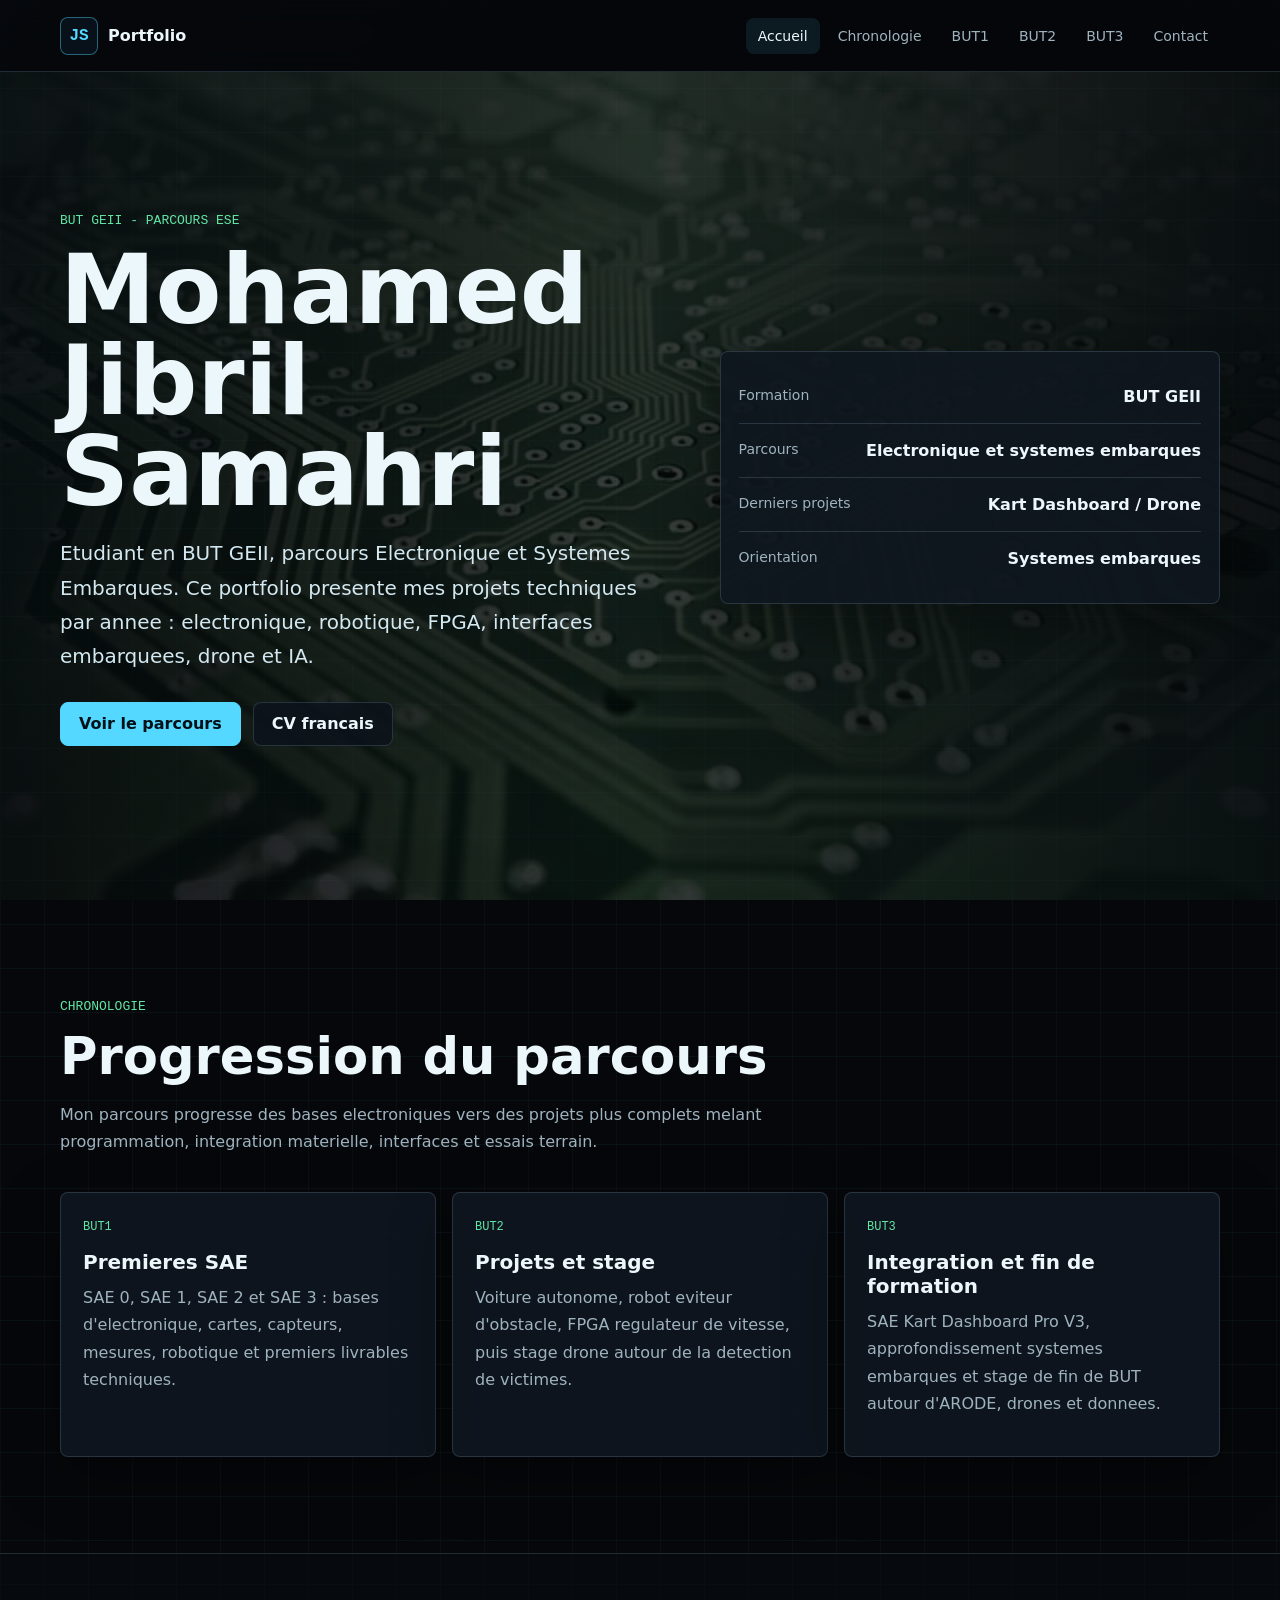
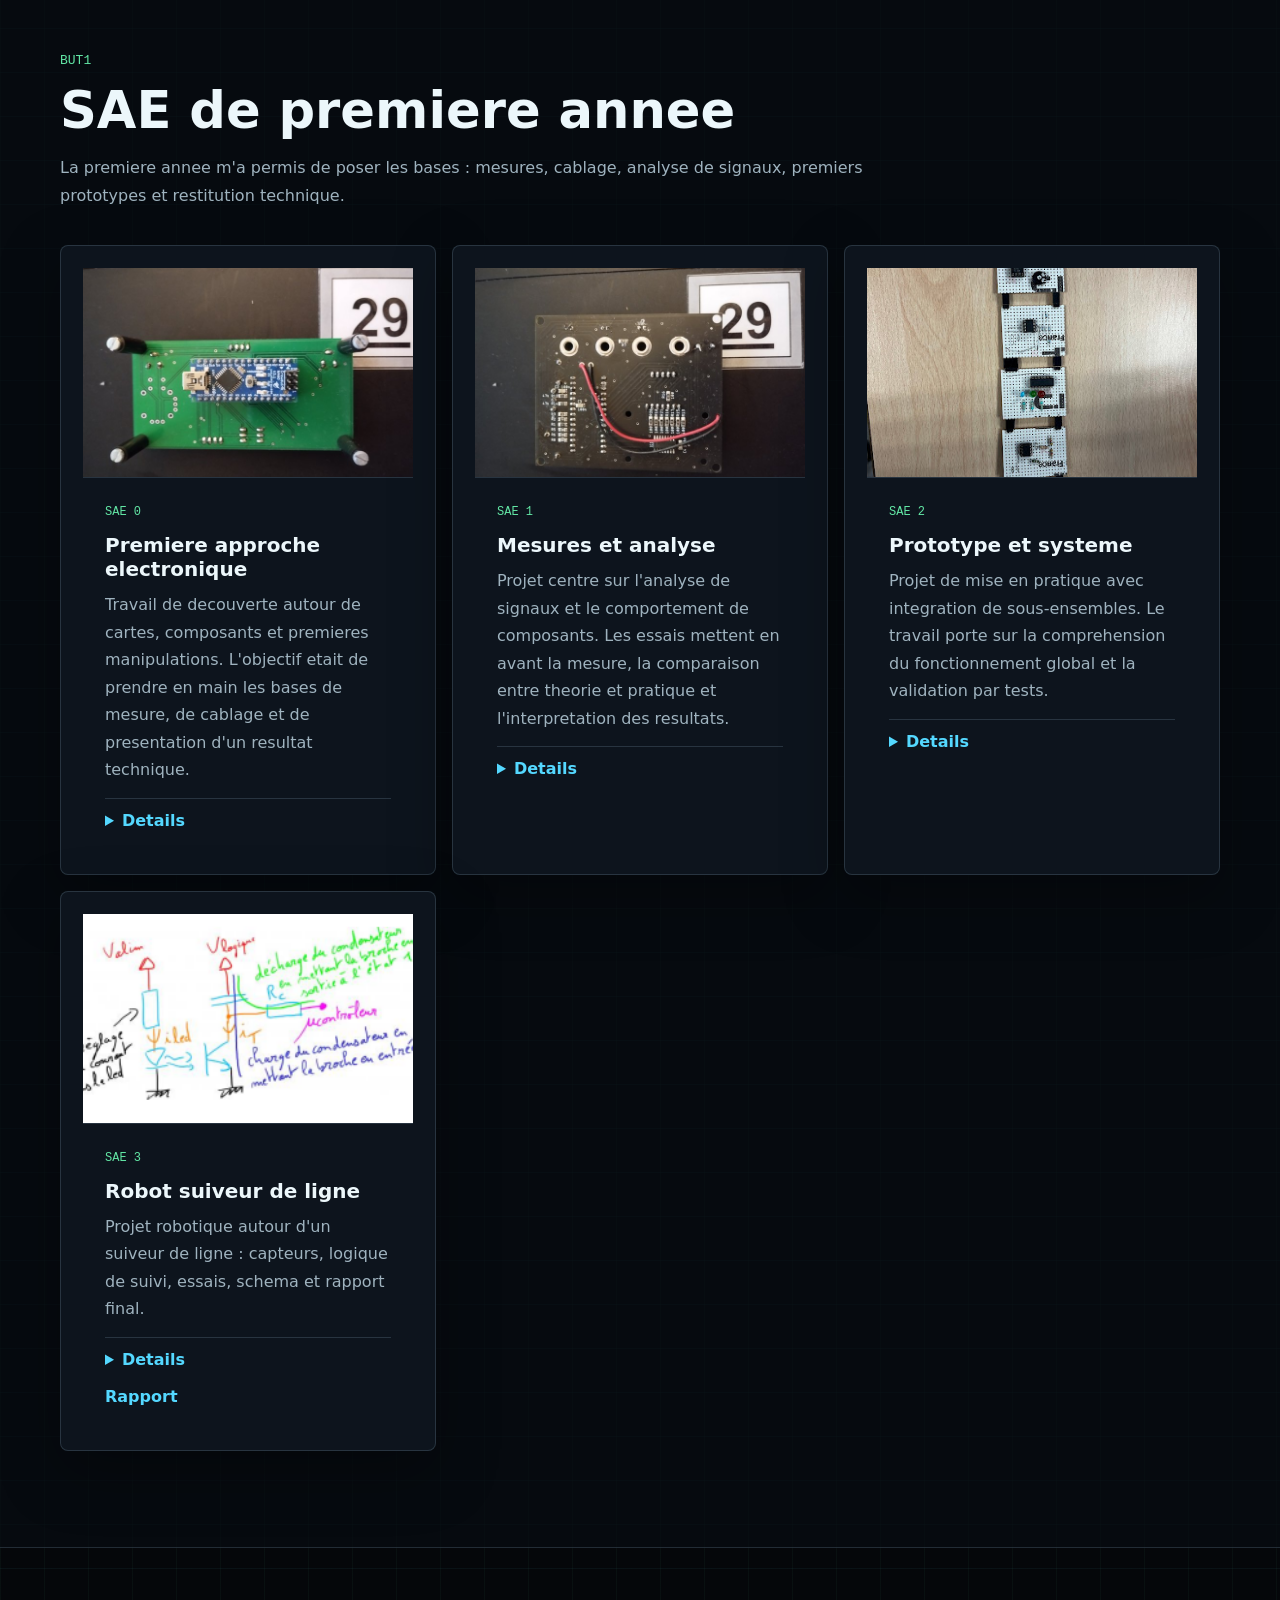
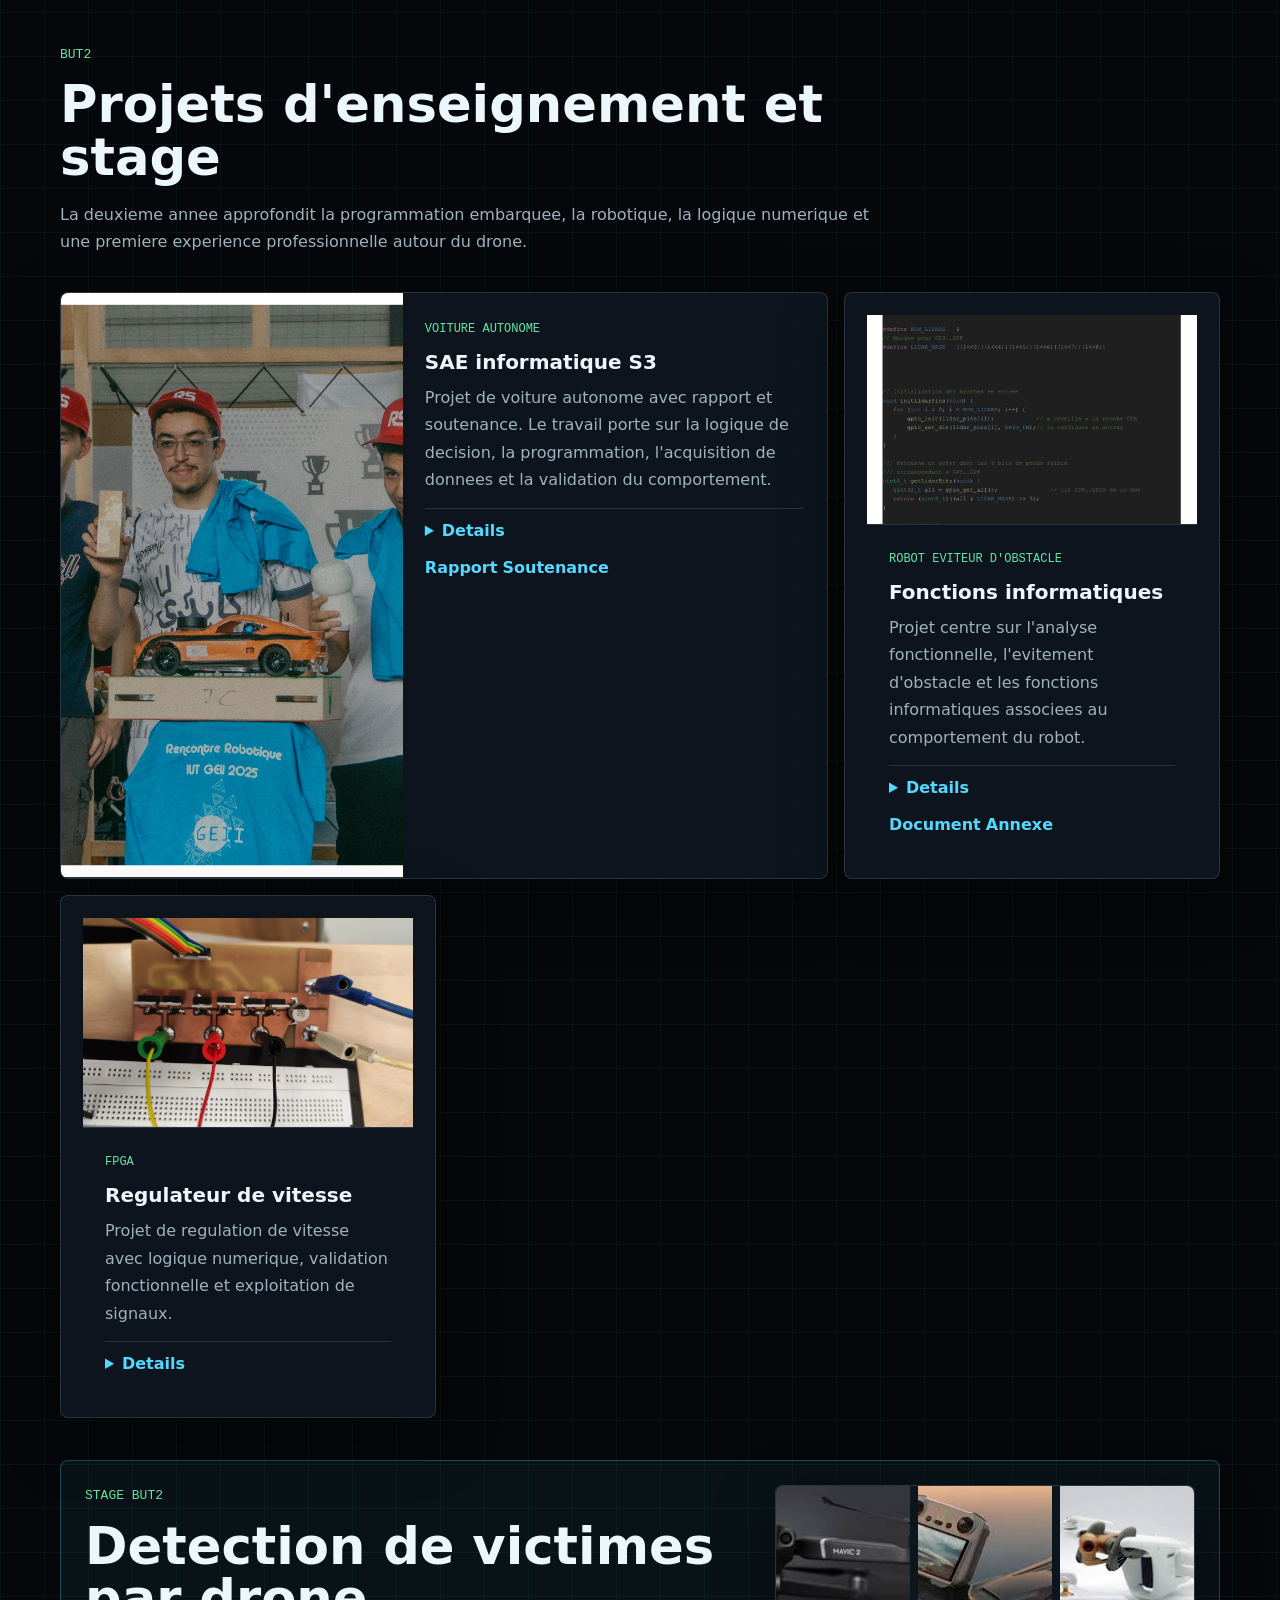
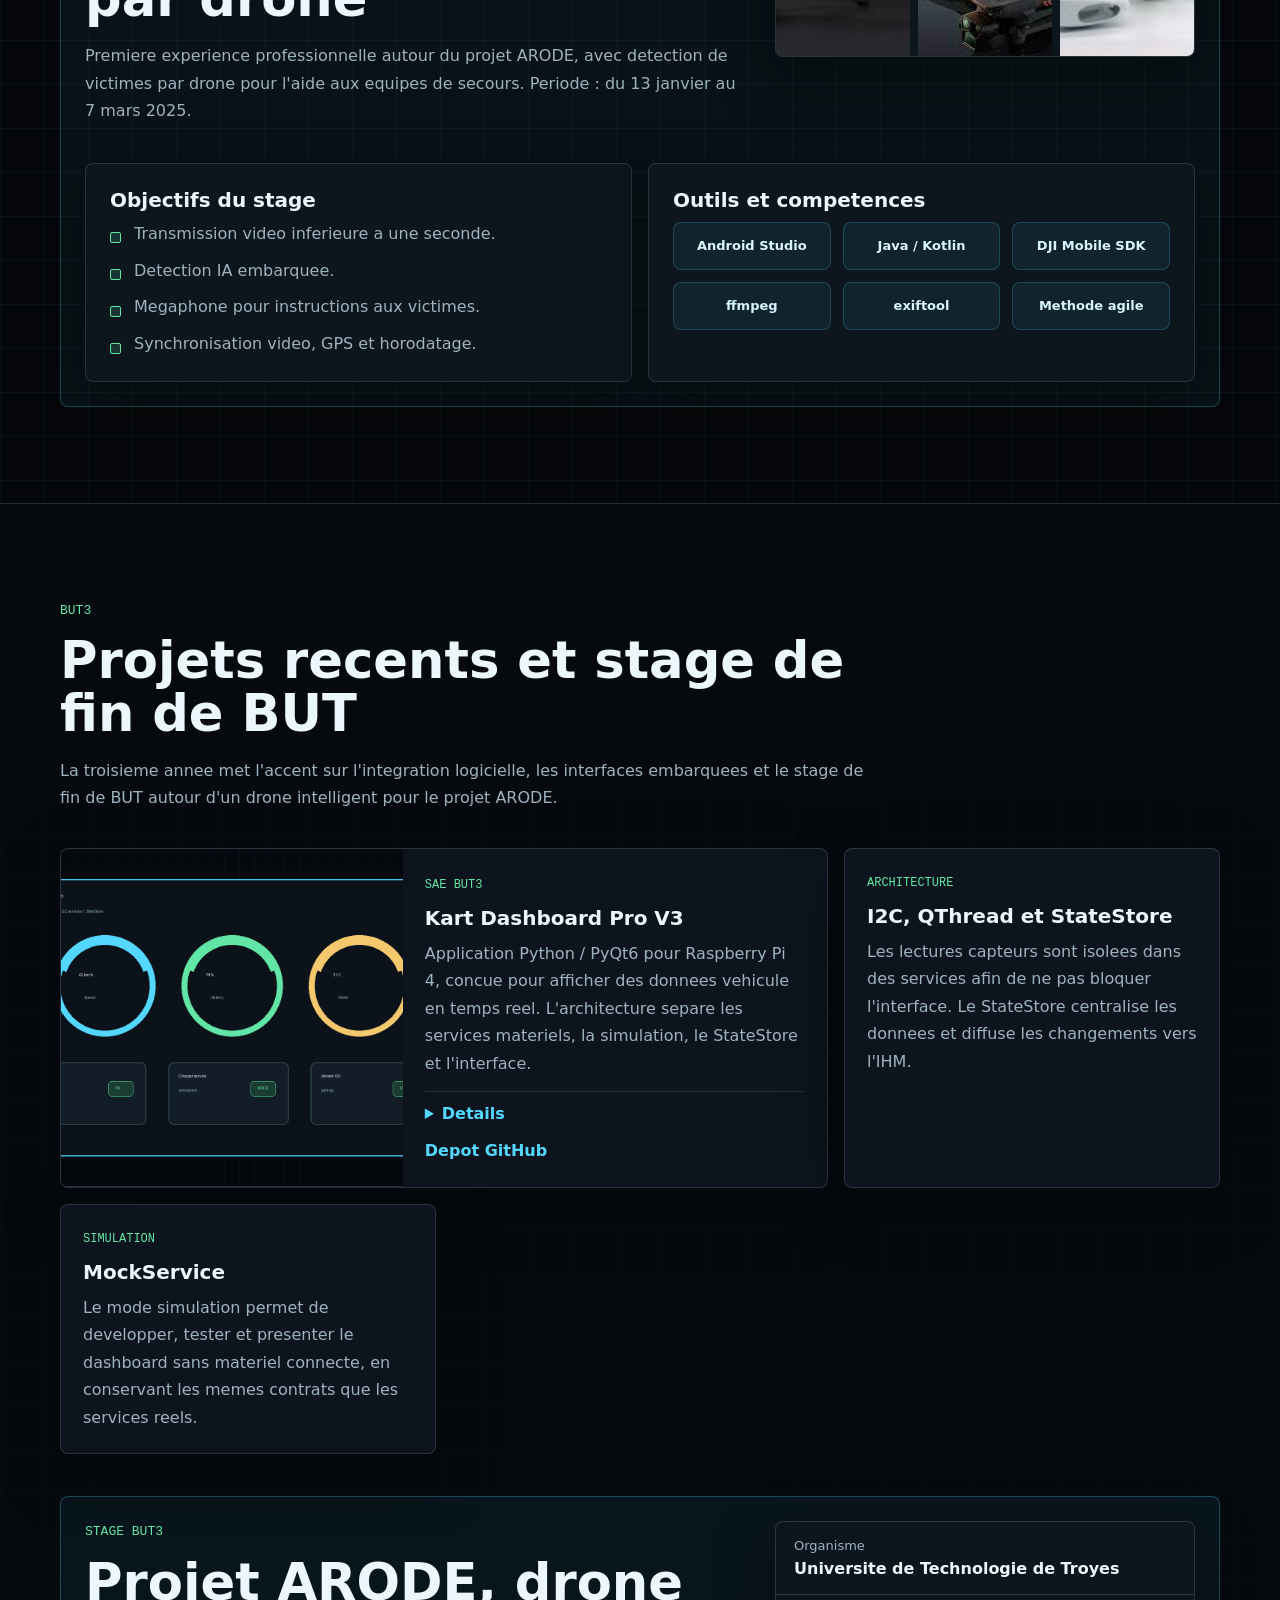
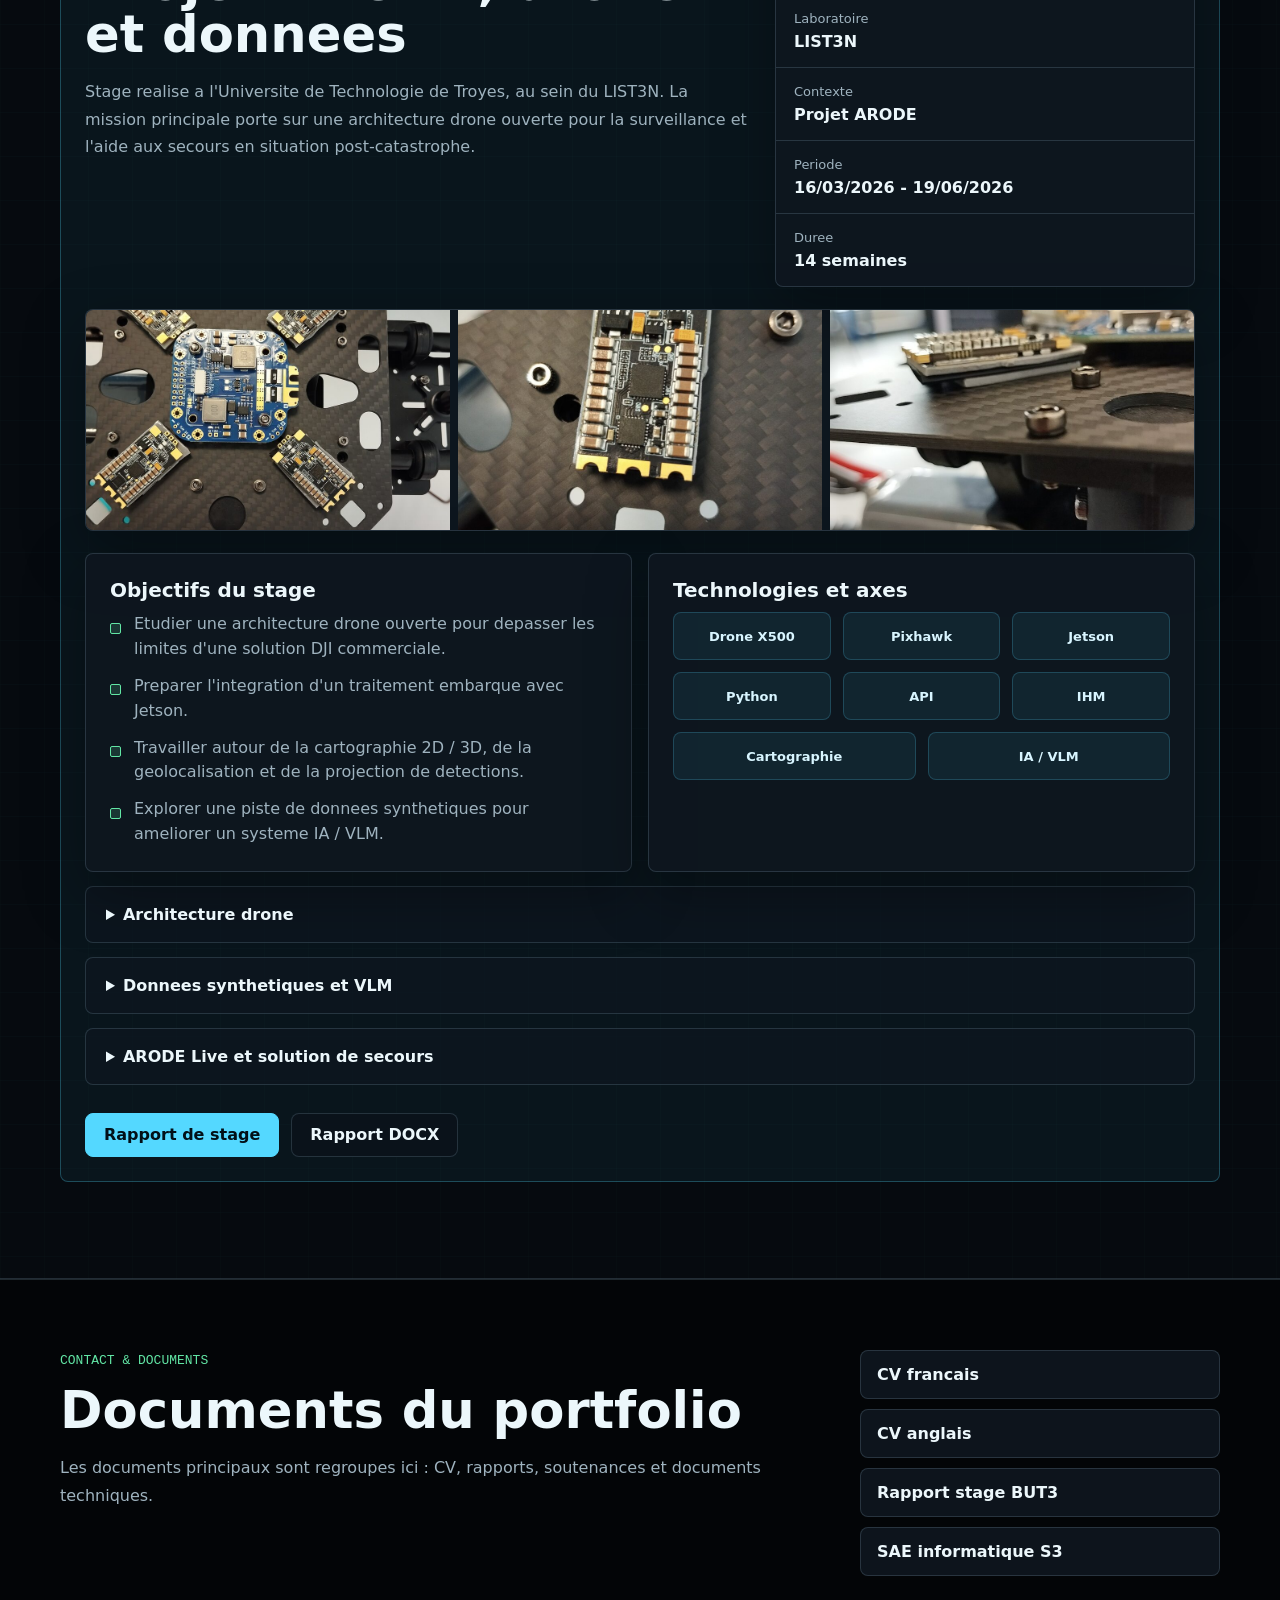
==== commit 59fc68ed: "Refine portfolio project content" ====
--- a/index.html
+++ b/index.html
@@ -3,7 +3,7 @@
 <head>
   <meta charset="UTF-8">
   <meta name="viewport" content="width=device-width, initial-scale=1.0">
-  <meta name="description" content="Portfolio BUT GEII ESE de Mohamed Jibril Samahri, structure par annees, projets Mahara, Kart Dashboard et stages.">
+  <meta name="description" content="Portfolio BUT GEII ESE de Mohamed Jibril Samahri : electronique, systemes embarques, robotique, drone, IA et interfaces.">
   <title>Mohamed Jibril Samahri | Portfolio BUT GEII ESE</title>
   <link rel="stylesheet" href="assets/styles.css">
 </head>
@@ -34,7 +34,7 @@
         <div class="hero-copy">
           <p class="eyebrow">BUT GEII - parcours ESE</p>
           <h1>Mohamed Jibril Samahri</h1>
-          <p class="lead">Portfolio construit a partir de mon export Mahara : projets de BUT1, projets et stage de BUT2, projets de BUT3, SAE Kart Dashboard et stage de fin de BUT3.</p>
+          <p class="lead">Etudiant en BUT GEII, parcours Electronique et Systemes Embarques. Ce portfolio presente mes projets techniques par annee : electronique, robotique, FPGA, interfaces embarquees, drone et IA.</p>
           <div class="hero-actions">
             <a class="btn primary" href="#chronologie">Voir le parcours</a>
             <a class="btn secondary" href="assets/docs/cv-fr.pdf">CV francais</a>
@@ -54,8 +54,8 @@
             <strong>Kart Dashboard / Drone</strong>
           </div>
           <div class="signal-row">
-            <span>Support</span>
-            <strong>Export Mahara + GitHub</strong>
+            <span>Orientation</span>
+            <strong>Systemes embarques</strong>
           </div>
         </aside>
       </div>
@@ -66,7 +66,7 @@
         <div class="section-head">
           <p class="eyebrow">Chronologie</p>
           <h2>Progression du parcours</h2>
-          <p>La lecture est volontairement organisee par annees afin de distinguer les SAE, les projets d'enseignement et les stages.</p>
+          <p>Mon parcours progresse des bases electroniques vers des projets plus complets melant programmation, integration materielle, interfaces et essais terrain.</p>
         </div>
         <div class="timeline-grid">
           <article class="timeline-card">
@@ -93,7 +93,7 @@
         <div class="section-head">
           <p class="eyebrow">BUT1</p>
           <h2>SAE de premiere annee</h2>
-          <p>Ces projets reprennent les pages Mahara `SAE 0`, `SAE 1`, `SAE 2` et `SAE 3`, avec les visuels presents dans l'export.</p>
+          <p>La premiere annee m'a permis de poser les bases : mesures, cablage, analyse de signaux, premiers prototypes et restitution technique.</p>
         </div>
         <div class="mahara-grid">
           <article class="project-card mahara-card">
@@ -102,6 +102,10 @@
               <span>SAE 0</span>
               <h3>Premiere approche electronique</h3>
               <p>Travail de decouverte autour de cartes, composants et premieres manipulations. L'objectif etait de prendre en main les bases de mesure, de cablage et de presentation d'un resultat technique.</p>
+              <details class="project-details">
+                <summary>Details</summary>
+                <p>Le projet marque le debut de la demarche SAE : observer un systeme, identifier les grandeurs utiles, manipuler le materiel et formaliser les resultats.</p>
+              </details>
             </div>
           </article>
           <article class="project-card mahara-card">
@@ -109,7 +113,11 @@
             <div>
               <span>SAE 1</span>
               <h3>Mesures et analyse</h3>
-              <p>Projet centre sur l'analyse de signaux et le comportement de composants. Les visuels Mahara montrent les cartes et supports utilises pendant la SAE.</p>
+              <p>Projet centre sur l'analyse de signaux et le comportement de composants. Les essais mettent en avant la mesure, la comparaison entre theorie et pratique et l'interpretation des resultats.</p>
+              <details class="project-details">
+                <summary>Details</summary>
+                <p>Le travail a consolide les reflexes de diagnostic : lire un montage, mesurer proprement, expliquer un comportement et justifier les ecarts observes.</p>
+              </details>
             </div>
           </article>
           <article class="project-card mahara-card">
@@ -118,6 +126,10 @@
               <span>SAE 2</span>
               <h3>Prototype et systeme</h3>
               <p>Projet de mise en pratique avec integration de sous-ensembles. Le travail porte sur la comprehension du fonctionnement global et la validation par tests.</p>
+              <details class="project-details">
+                <summary>Details</summary>
+                <p>Cette SAE met l'accent sur la relation entre capteurs, traitement et actionneurs, avec une logique de prototype progressivement teste.</p>
+              </details>
             </div>
           </article>
           <article class="project-card mahara-card">
@@ -125,7 +137,11 @@
             <div>
               <span>SAE 3</span>
               <h3>Robot suiveur de ligne</h3>
-              <p>Projet robotique documente dans l'export Mahara : capteurs, logique de suivi, essais, schema et rapport final.</p>
+              <p>Projet robotique autour d'un suiveur de ligne : capteurs, logique de suivi, essais, schema et rapport final.</p>
+              <details class="project-details">
+                <summary>Details</summary>
+                <p>Le robot devait interpreter la piste puis adapter son comportement. Le projet montre la transition entre electronique de base et systeme embarque simple.</p>
+              </details>
               <a href="assets/docs/robot-suiveur-ligne.pdf">Rapport</a>
             </div>
           </article>
@@ -138,7 +154,7 @@
         <div class="section-head">
           <p class="eyebrow">BUT2</p>
           <h2>Projets d'enseignement et stage</h2>
-          <p>Cette section reprend les pages Mahara de deuxieme annee : voiture autonome, robot eviteur d'obstacle, FPGA regulateur de vitesse et stage.</p>
+          <p>La deuxieme annee approfondit la programmation embarquee, la robotique, la logique numerique et une premiere experience professionnelle autour du drone.</p>
         </div>
 
         <div class="mahara-grid">
@@ -147,17 +163,25 @@
             <div>
               <span>Voiture autonome</span>
               <h3>SAE informatique S3</h3>
-              <p>Projet de voiture autonome presente dans Mahara avec rapport et soutenance. Le travail porte sur la logique de decision, la programmation, l'acquisition de donnees et la validation du comportement.</p>
+              <p>Projet de voiture autonome avec rapport et soutenance. Le travail porte sur la logique de decision, la programmation, l'acquisition de donnees et la validation du comportement.</p>
+              <details class="project-details">
+                <summary>Details</summary>
+                <p>Le projet demandait de relier perception, traitement informatique et comportement du vehicule. La soutenance a permis de presenter les choix techniques et les resultats obtenus.</p>
+              </details>
               <a href="assets/docs/sae-informatique-s3.pdf">Rapport</a>
               <a href="assets/docs/voiture-autonome-soutenance.pdf">Soutenance</a>
             </div>
           </article>
           <article class="project-card mahara-card">
-            <img src="assets/media/mahara/sae2-2.jpg" alt="Robot ou prototype eviteur d'obstacle">
+            <img src="assets/media/mahara/robot-eviteur-fonctions.png" alt="Document de fonctions du robot eviteur d'obstacle">
             <div>
               <span>Robot eviteur d'obstacle</span>
               <h3>Fonctions informatiques</h3>
               <p>Projet centre sur l'analyse fonctionnelle, l'evitement d'obstacle et les fonctions informatiques associees au comportement du robot.</p>
+              <details class="project-details">
+                <summary>Details</summary>
+                <p>Le travail porte sur la decomposition du comportement : detection d'obstacle, choix de trajectoire, commande et verification des fonctions attendues.</p>
+              </details>
               <a href="assets/docs/robot-eviteur-fonctions.pdf">Document</a>
               <a href="assets/docs/robot-eviteur-document.pdf">Annexe</a>
             </div>
@@ -167,7 +191,11 @@
             <div>
               <span>FPGA</span>
               <h3>Regulateur de vitesse</h3>
-              <p>Projet de regulation avec logique numerique, validation fonctionnelle et exploitation de signaux. Les images proviennent de la page Mahara FPGA.</p>
+              <p>Projet de regulation de vitesse avec logique numerique, validation fonctionnelle et exploitation de signaux.</p>
+              <details class="project-details">
+                <summary>Details</summary>
+                <p>Le projet met en avant l'utilisation d'une architecture FPGA pour traiter des signaux et piloter une regulation, avec essais de comportement et verification du montage.</p>
+              </details>
             </div>
           </article>
         </div>
@@ -177,7 +205,7 @@
             <div>
               <p class="eyebrow">Stage BUT2</p>
               <h2>Detection de victimes par drone</h2>
-              <p>Stage presente dans Mahara autour du projet ARODE, avec detection de victimes via drones pour les equipes de secours. La page Mahara indique une periode du 13 janvier au 7 mars 2025.</p>
+              <p>Premiere experience professionnelle autour du projet ARODE, avec detection de victimes par drone pour l'aide aux equipes de secours. Periode : du 13 janvier au 7 mars 2025.</p>
             </div>
             <div class="stage-photo-strip">
               <img src="assets/media/mahara/stage-drone-1.jpg" alt="Drone utilise pendant le stage">
@@ -187,7 +215,7 @@
           </div>
           <div class="stage-grid">
             <article class="stage-card">
-              <h3>Objectifs Mahara</h3>
+              <h3>Objectifs du stage</h3>
               <ul class="check-list">
                 <li>Transmission video inferieure a une seconde.</li>
                 <li>Detection IA embarquee.</li>
@@ -216,16 +244,20 @@
         <div class="section-head">
           <p class="eyebrow">BUT3</p>
           <h2>Projets recents et stage de fin de BUT</h2>
-          <p>La troisieme annee ajoute le projet Kart Dashboard dans la continuite des projets Mahara, puis le stage de fin de BUT est presente en sous-partie.</p>
+          <p>La troisieme annee met l'accent sur l'integration logicielle, les interfaces embarquees et le stage de fin de BUT autour d'un drone intelligent pour le projet ARODE.</p>
         </div>
 
         <div class="mahara-grid">
           <article class="project-card mahara-card featured">
-            <img src="assets/media/kart-sae.jpg" alt="Photo du kart et de l'equipe projet">
+            <img src="assets/media/kart-dashboard-ui.png" alt="Interface Kart Dashboard Pro V3">
             <div>
               <span>SAE BUT3</span>
               <h3>Kart Dashboard Pro V3</h3>
               <p>Application Python / PyQt6 pour Raspberry Pi 4, concue pour afficher des donnees vehicule en temps reel. L'architecture separe les services materiels, la simulation, le StateStore et l'interface.</p>
+              <details class="project-details">
+                <summary>Details</summary>
+                <p>Le dashboard s'appuie sur des services non bloquants, un mode simulation pour travailler sans materiel et une interface adaptee a la lecture rapide des donnees vehicule.</p>
+              </details>
               <a href="https://github.com/jibril936/kart-dashboard">Depot GitHub</a>
             </div>
           </article>
@@ -246,14 +278,21 @@
             <div>
               <p class="eyebrow">Stage BUT3</p>
               <h2>Projet ARODE, drone et donnees</h2>
-              <p>Stage realise a l'Universite de Technologie de Troyes, au sein du LIST3N. Cette partie regroupe les travaux recents lies au drone, a l'interface ARODE Live et aux donnees synthetiques. Les details sont presentes comme sous-parties du stage, pas comme sections principales du portfolio.</p>
+              <p>Stage realise a l'Universite de Technologie de Troyes, au sein du LIST3N. La mission principale porte sur une architecture drone ouverte pour la surveillance et l'aide aux secours en situation post-catastrophe.</p>
             </div>
             <ul class="info-list" aria-label="Informations principales du stage BUT3">
               <li><span>Organisme</span><strong>Universite de Technologie de Troyes</strong></li>
               <li><span>Laboratoire</span><strong>LIST3N</strong></li>
               <li><span>Contexte</span><strong>Projet ARODE</strong></li>
-              <li><span>Periode</span><strong>Stage de fin de BUT3</strong></li>
+              <li><span>Periode</span><strong>16/03/2026 - 19/06/2026</strong></li>
+              <li><span>Duree</span><strong>14 semaines</strong></li>
             </ul>
+          </div>
+
+          <div class="stage-photo-strip stage-x500-strip">
+            <img src="assets/media/stage-x500-board.jpg" alt="Montage electronique du drone ARODE">
+            <img src="assets/media/stage-x500-esc.jpg" alt="Controleur et cablage du drone ARODE">
+            <img src="assets/media/stage-x500-detail.jpg" alt="Detail materiel du drone ARODE">
           </div>
 
           <div class="stage-grid">
@@ -283,7 +322,7 @@
 
           <details class="stage-details">
             <summary>Architecture drone</summary>
-            <p>Travail sur une plateforme X500 avec Pixhawk 6C, Jetson Orin Nano, liaison SIYI, alimentation 4S, distribution FCHUB et verification des sous-ensembles. L'objectif est de construire une plateforme plus ouverte qu'un drone DJI et adaptee a l'integration embarquee.</p>
+            <p>Travail sur une plateforme Holybro X500 V2 avec Pixhawk 6C, Jetson Orin Nano, liaison SIYI MK32, camera SIYI A8 mini, moteurs T-Motor, ESC Tekko32 F4, batterie Li-ion 4S, distribution FCHUB-12S et protections de cablage. L'objectif est de construire une plateforme plus ouverte qu'un drone DJI, capable d'evoluer vers du traitement IA embarque.</p>
             <div class="doc-links">
               <a class="btn secondary" href="assets/docs/architecture-drone-x500.html">Architecture X500</a>
             </div>
@@ -291,12 +330,12 @@
 
           <details class="stage-details">
             <summary>Donnees synthetiques et VLM</summary>
-            <p>Exploration d'une piste de generation de donnees synthetiques pour enrichir l'entrainement ou l'evaluation d'un VLM : inpainting, segmentation, detourage, augmentation, FLUX Fill, LaMa, PatchMatch, LoRA, SAM2, BiRefNet et YOLO. La piste reste experimentale et n'est pas presentee comme une solution finale.</p>
+            <p>Exploration d'une piste de generation de donnees synthetiques pour enrichir l'entrainement ou l'evaluation d'un VLM : masques, inpainting, segmentation, detourage, augmentation, FLUX Fill, LaMa, PatchMatch, LoRA, SAM2, BiRefNet, YOLO, DEIMV2 et DINOv3. La piste reste experimentale : coherence visuelle, realisme terrain et qualite des annotations restent limitants.</p>
           </details>
 
           <details class="stage-details">
             <summary>ARODE Live et solution de secours</summary>
-            <p>Travail secondaire sur ARODE Live : flux video, GPS, metadonnees, exports, affichage d'alarmes, tri des detections et solution de secours avec DJI Mavic 2 Pro pendant la mise au point de la plateforme principale.</p>
+            <p>Travail secondaire sur ARODE Live : flux video RTSP, GPS, metadonnees, exports CSV, affichage d'alarmes, tri des detections et solution de secours avec DJI Mavic 2 Pro pendant la mise au point de la plateforme X500.</p>
           </details>
 
           <div class="doc-links">
@@ -313,7 +352,7 @@
       <div>
         <p class="eyebrow">Contact & documents</p>
         <h2>Documents du portfolio</h2>
-        <p>Les documents principaux sont regroupes ici : CV, rapports et pieces issues de l'export Mahara.</p>
+        <p>Les documents principaux sont regroupes ici : CV, rapports, soutenances et documents techniques.</p>
       </div>
       <div class="footer-links">
         <a href="assets/docs/cv-fr.pdf">CV francais</a>
--- a/assets/styles.css
+++ b/assets/styles.css
@@ -399,6 +399,31 @@
   object-fit: cover;
 }
 
+.stage-x500-strip {
+  margin: 4px 0 22px;
+}
+
+.stage-x500-strip img {
+  height: 220px;
+}
+
+.project-details {
+  margin-top: 14px;
+  padding-top: 12px;
+  border-top: 1px solid var(--line);
+}
+
+.project-details summary {
+  cursor: pointer;
+  color: var(--cyan);
+  font-weight: 800;
+}
+
+.project-details p {
+  margin: 10px 0 0;
+  color: var(--muted);
+}
+
 .stage-details {
   margin-top: 14px;
   border: 1px solid var(--line);
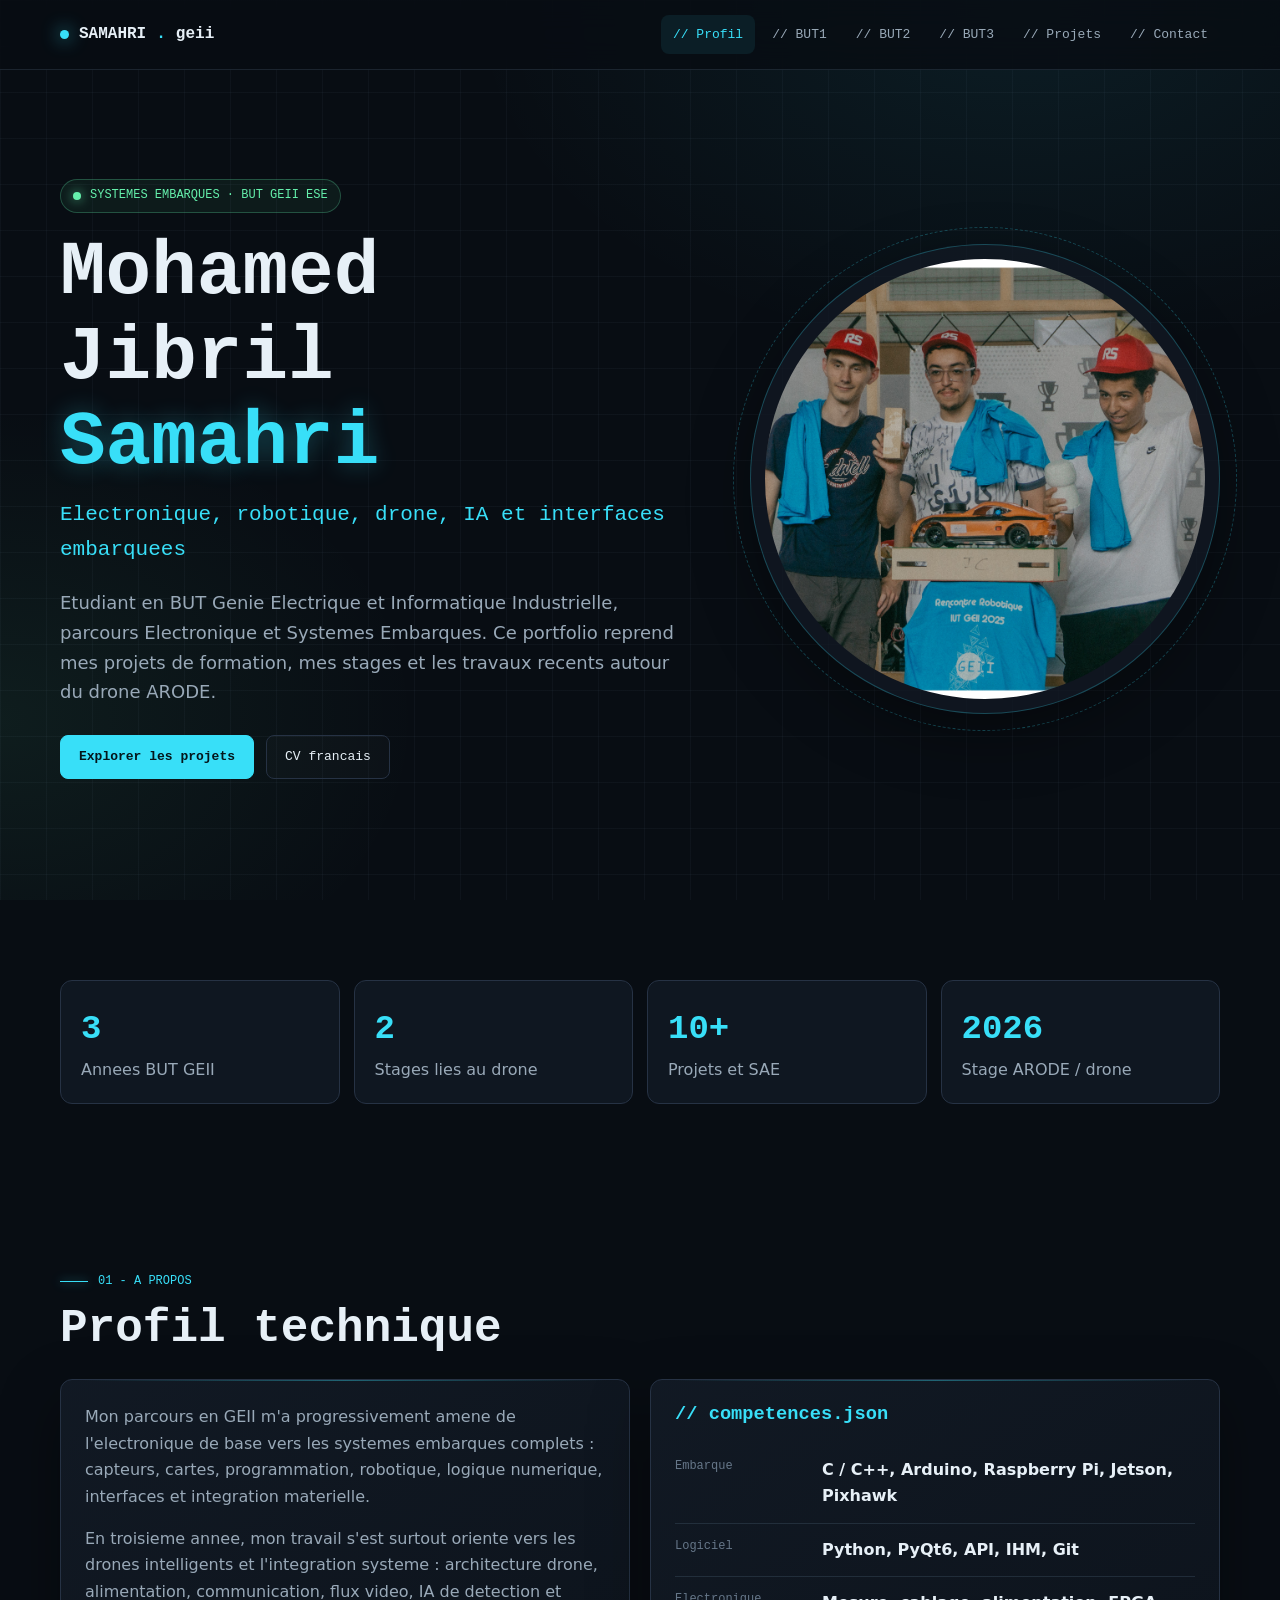
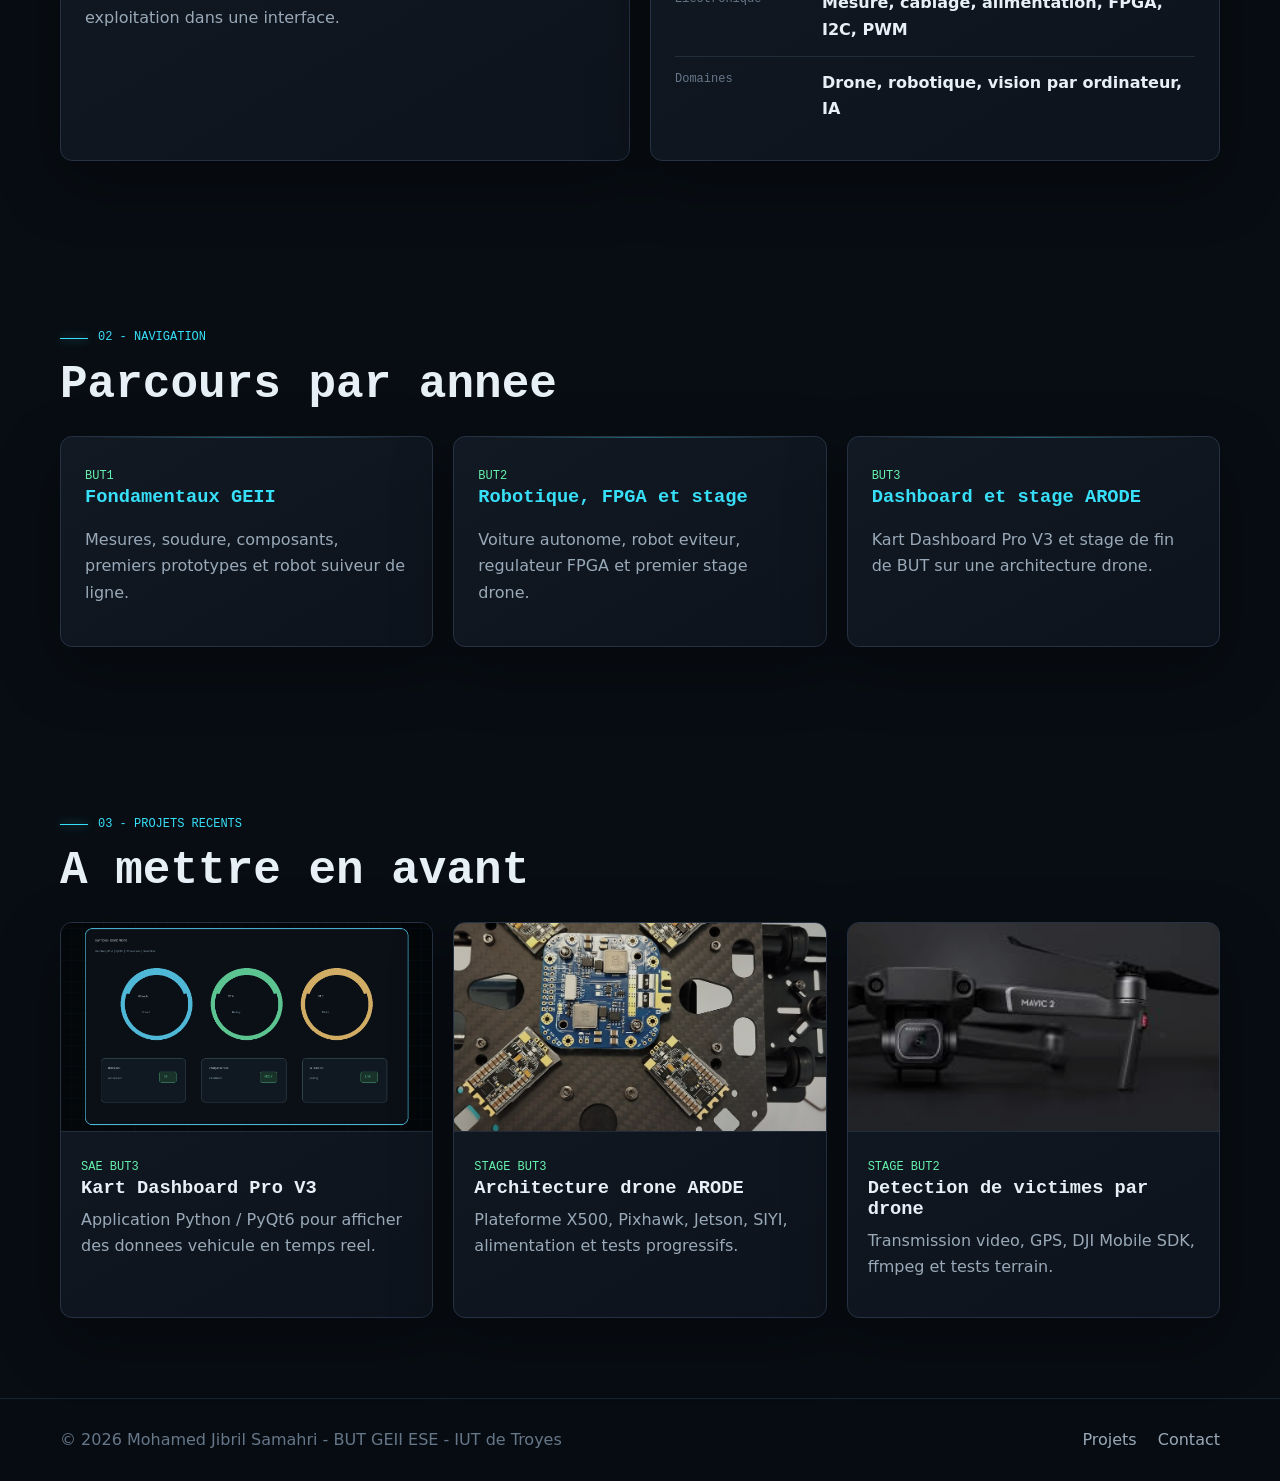
==== commit 5c1591da: "Rework portfolio into Mahara-style pages" ====
--- a/index.html
+++ b/index.html
@@ -1,368 +1,126 @@
-<!DOCTYPE html>
+<!doctype html>
 <html lang="fr">
 <head>
-  <meta charset="UTF-8">
-  <meta name="viewport" content="width=device-width, initial-scale=1.0">
-  <meta name="description" content="Portfolio BUT GEII ESE de Mohamed Jibril Samahri : electronique, systemes embarques, robotique, drone, IA et interfaces.">
-  <title>Mohamed Jibril Samahri | Portfolio BUT GEII ESE</title>
+  <meta charset="utf-8">
+  <meta name="viewport" content="width=device-width, initial-scale=1">
+  <title>Jibril Samahri | Portfolio BUT GEII ESE</title>
+  <meta name="description" content="Portfolio de Jibril Samahri, etudiant en BUT GEII parcours Electronique et Systemes Embarques. Projets, stages, drone, IA et systemes embarques.">
   <link rel="stylesheet" href="assets/styles.css">
 </head>
 <body>
-  <header class="site-header">
-    <a class="brand" href="#accueil" aria-label="Retour a l'accueil">
-      <span class="brand-mark">JS</span>
-      <span>Portfolio</span>
-    </a>
-    <button class="nav-toggle" type="button" aria-label="Ouvrir le menu" aria-expanded="false">
-      <span></span>
-      <span></span>
-    </button>
-    <nav class="site-nav" aria-label="Navigation principale">
-      <a href="#accueil">Accueil</a>
-      <a href="#chronologie">Chronologie</a>
-      <a href="#but1">BUT1</a>
-      <a href="#but2">BUT2</a>
-      <a href="#but3">BUT3</a>
-      <a href="#contact">Contact</a>
+  <div class="pcb-bg" aria-hidden="true"></div>
+  <header class="nav">
+    <a class="brand" href="index.html"><span class="dot"></span>SAMAHRI<span>.</span>geii</a>
+    <button class="nav-toggle" type="button" aria-label="Ouvrir le menu" aria-expanded="false">≡</button>
+    <nav class="nav-links" aria-label="Navigation principale">
+      <a class="active" href="index.html">// Profil</a>
+      <a href="but1.html">// BUT1</a>
+      <a href="but2.html">// BUT2</a>
+      <a href="but3.html">// BUT3</a>
+      <a href="projets.html">// Projets</a>
+      <a href="contact.html">// Contact</a>
     </nav>
   </header>
 
   <main>
-    <section class="hero section-band" id="accueil">
-      <div class="hero-bg" aria-hidden="true"></div>
-      <div class="container hero-grid">
-        <div class="hero-copy">
-          <p class="eyebrow">BUT GEII - parcours ESE</p>
-          <h1>Mohamed Jibril Samahri</h1>
-          <p class="lead">Etudiant en BUT GEII, parcours Electronique et Systemes Embarques. Ce portfolio presente mes projets techniques par annee : electronique, robotique, FPGA, interfaces embarquees, drone et IA.</p>
-          <div class="hero-actions">
-            <a class="btn primary" href="#chronologie">Voir le parcours</a>
-            <a class="btn secondary" href="assets/docs/cv-fr.pdf">CV francais</a>
+    <section class="hero wrap">
+      <div class="hero-grid">
+        <div>
+          <p class="status"><span></span>SYSTEMES EMBARQUES · BUT GEII ESE</p>
+          <h1>Mohamed Jibril <strong>Samahri</strong></h1>
+          <p class="role">Electronique, robotique, drone, IA et interfaces embarquees</p>
+          <p class="lead">Etudiant en BUT Genie Electrique et Informatique Industrielle, parcours Electronique et Systemes Embarques. Ce portfolio reprend mes projets de formation, mes stages et les travaux recents autour du drone ARODE.</p>
+          <div class="actions">
+            <a class="btn primary" href="projets.html">Explorer les projets</a>
+            <a class="btn ghost" href="assets/docs/cv-fr.pdf">CV francais</a>
           </div>
         </div>
-        <aside class="signal-panel" aria-label="Synthese du portfolio">
-          <div class="signal-row">
-            <span>Formation</span>
-            <strong>BUT GEII</strong>
-          </div>
-          <div class="signal-row">
-            <span>Parcours</span>
-            <strong>Electronique et systemes embarques</strong>
-          </div>
-          <div class="signal-row">
-            <span>Derniers projets</span>
-            <strong>Kart Dashboard / Drone</strong>
-          </div>
-          <div class="signal-row">
-            <span>Orientation</span>
-            <strong>Systemes embarques</strong>
-          </div>
-        </aside>
+        <figure class="portrait-card">
+          <img src="assets/media/portrait.jpg" alt="Portrait de Jibril Samahri">
+        </figure>
       </div>
     </section>
 
-    <section class="section-band" id="chronologie">
-      <div class="container">
-        <div class="section-head">
-          <p class="eyebrow">Chronologie</p>
-          <h2>Progression du parcours</h2>
-          <p>Mon parcours progresse des bases electroniques vers des projets plus complets melant programmation, integration materielle, interfaces et essais terrain.</p>
+    <section class="wrap section">
+      <div class="telemetry">
+        <article><strong>3</strong><span>Annees BUT GEII</span></article>
+        <article><strong>2</strong><span>Stages lies au drone</span></article>
+        <article><strong>10+</strong><span>Projets et SAE</span></article>
+        <article><strong>2026</strong><span>Stage ARODE / drone</span></article>
+      </div>
+    </section>
+
+    <section class="wrap section">
+      <p class="section-tag">01 - A propos</p>
+      <h2 class="section-title">Profil technique</h2>
+      <div class="grid two">
+        <div class="prose card">
+          <p>Mon parcours en GEII m'a progressivement amene de l'electronique de base vers les systemes embarques complets : capteurs, cartes, programmation, robotique, logique numerique, interfaces et integration materielle.</p>
+          <p>En troisieme annee, mon travail s'est surtout oriente vers les drones intelligents et l'integration systeme : architecture drone, alimentation, communication, flux video, IA de detection et exploitation dans une interface.</p>
         </div>
-        <div class="timeline-grid">
-          <article class="timeline-card">
-            <span>BUT1</span>
-            <h3>Premieres SAE</h3>
-            <p>SAE 0, SAE 1, SAE 2 et SAE 3 : bases d'electronique, cartes, capteurs, mesures, robotique et premiers livrables techniques.</p>
-          </article>
-          <article class="timeline-card">
-            <span>BUT2</span>
-            <h3>Projets et stage</h3>
-            <p>Voiture autonome, robot eviteur d'obstacle, FPGA regulateur de vitesse, puis stage drone autour de la detection de victimes.</p>
-          </article>
-          <article class="timeline-card">
-            <span>BUT3</span>
-            <h3>Integration et fin de formation</h3>
-            <p>SAE Kart Dashboard Pro V3, approfondissement systemes embarques et stage de fin de BUT autour d'ARODE, drones et donnees.</p>
-          </article>
+        <div class="card">
+          <h3>// competences.json</h3>
+          <ul class="spec-list">
+            <li><span>Embarque</span><strong>C / C++, Arduino, Raspberry Pi, Jetson, Pixhawk</strong></li>
+            <li><span>Logiciel</span><strong>Python, PyQt6, API, IHM, Git</strong></li>
+            <li><span>Electronique</span><strong>Mesure, cablage, alimentation, FPGA, I2C, PWM</strong></li>
+            <li><span>Domaines</span><strong>Drone, robotique, vision par ordinateur, IA</strong></li>
+          </ul>
         </div>
       </div>
     </section>
 
-    <section class="section-band dark" id="but1">
-      <div class="container">
-        <div class="section-head">
-          <p class="eyebrow">BUT1</p>
-          <h2>SAE de premiere annee</h2>
-          <p>La premiere annee m'a permis de poser les bases : mesures, cablage, analyse de signaux, premiers prototypes et restitution technique.</p>
-        </div>
-        <div class="mahara-grid">
-          <article class="project-card mahara-card">
-            <img src="assets/media/mahara/sae0-1.jpg" alt="Carte electronique de la SAE 0">
-            <div>
-              <span>SAE 0</span>
-              <h3>Premiere approche electronique</h3>
-              <p>Travail de decouverte autour de cartes, composants et premieres manipulations. L'objectif etait de prendre en main les bases de mesure, de cablage et de presentation d'un resultat technique.</p>
-              <details class="project-details">
-                <summary>Details</summary>
-                <p>Le projet marque le debut de la demarche SAE : observer un systeme, identifier les grandeurs utiles, manipuler le materiel et formaliser les resultats.</p>
-              </details>
-            </div>
-          </article>
-          <article class="project-card mahara-card">
-            <img src="assets/media/mahara/sae1-1.jpg" alt="Carte electronique de la SAE 1">
-            <div>
-              <span>SAE 1</span>
-              <h3>Mesures et analyse</h3>
-              <p>Projet centre sur l'analyse de signaux et le comportement de composants. Les essais mettent en avant la mesure, la comparaison entre theorie et pratique et l'interpretation des resultats.</p>
-              <details class="project-details">
-                <summary>Details</summary>
-                <p>Le travail a consolide les reflexes de diagnostic : lire un montage, mesurer proprement, expliquer un comportement et justifier les ecarts observes.</p>
-              </details>
-            </div>
-          </article>
-          <article class="project-card mahara-card">
-            <img src="assets/media/mahara/sae2-1.jpg" alt="Prototype robotique de SAE 2">
-            <div>
-              <span>SAE 2</span>
-              <h3>Prototype et systeme</h3>
-              <p>Projet de mise en pratique avec integration de sous-ensembles. Le travail porte sur la comprehension du fonctionnement global et la validation par tests.</p>
-              <details class="project-details">
-                <summary>Details</summary>
-                <p>Cette SAE met l'accent sur la relation entre capteurs, traitement et actionneurs, avec une logique de prototype progressivement teste.</p>
-              </details>
-            </div>
-          </article>
-          <article class="project-card mahara-card">
-            <img src="assets/media/mahara/sae3-2.png" alt="Schema de SAE 3">
-            <div>
-              <span>SAE 3</span>
-              <h3>Robot suiveur de ligne</h3>
-              <p>Projet robotique autour d'un suiveur de ligne : capteurs, logique de suivi, essais, schema et rapport final.</p>
-              <details class="project-details">
-                <summary>Details</summary>
-                <p>Le robot devait interpreter la piste puis adapter son comportement. Le projet montre la transition entre electronique de base et systeme embarque simple.</p>
-              </details>
-              <a href="assets/docs/robot-suiveur-ligne.pdf">Rapport</a>
-            </div>
-          </article>
-        </div>
+    <section class="wrap section">
+      <p class="section-tag">02 - Navigation</p>
+      <h2 class="section-title">Parcours par annee</h2>
+      <div class="grid three">
+        <a class="card nav-card" href="but1.html">
+          <span>BUT1</span>
+          <h3>Fondamentaux GEII</h3>
+          <p>Mesures, soudure, composants, premiers prototypes et robot suiveur de ligne.</p>
+        </a>
+        <a class="card nav-card" href="but2.html">
+          <span>BUT2</span>
+          <h3>Robotique, FPGA et stage</h3>
+          <p>Voiture autonome, robot eviteur, regulateur FPGA et premier stage drone.</p>
+        </a>
+        <a class="card nav-card" href="but3.html">
+          <span>BUT3</span>
+          <h3>Dashboard et stage ARODE</h3>
+          <p>Kart Dashboard Pro V3 et stage de fin de BUT sur une architecture drone.</p>
+        </a>
       </div>
     </section>
 
-    <section class="section-band" id="but2">
-      <div class="container">
-        <div class="section-head">
-          <p class="eyebrow">BUT2</p>
-          <h2>Projets d'enseignement et stage</h2>
-          <p>La deuxieme annee approfondit la programmation embarquee, la robotique, la logique numerique et une premiere experience professionnelle autour du drone.</p>
-        </div>
-
-        <div class="mahara-grid">
-          <article class="project-card mahara-card featured">
-            <img src="assets/media/kart-sae.jpg" alt="Photo de l'equipe avec la voiture autonome">
-            <div>
-              <span>Voiture autonome</span>
-              <h3>SAE informatique S3</h3>
-              <p>Projet de voiture autonome avec rapport et soutenance. Le travail porte sur la logique de decision, la programmation, l'acquisition de donnees et la validation du comportement.</p>
-              <details class="project-details">
-                <summary>Details</summary>
-                <p>Le projet demandait de relier perception, traitement informatique et comportement du vehicule. La soutenance a permis de presenter les choix techniques et les resultats obtenus.</p>
-              </details>
-              <a href="assets/docs/sae-informatique-s3.pdf">Rapport</a>
-              <a href="assets/docs/voiture-autonome-soutenance.pdf">Soutenance</a>
-            </div>
-          </article>
-          <article class="project-card mahara-card">
-            <img src="assets/media/mahara/robot-eviteur-fonctions.png" alt="Document de fonctions du robot eviteur d'obstacle">
-            <div>
-              <span>Robot eviteur d'obstacle</span>
-              <h3>Fonctions informatiques</h3>
-              <p>Projet centre sur l'analyse fonctionnelle, l'evitement d'obstacle et les fonctions informatiques associees au comportement du robot.</p>
-              <details class="project-details">
-                <summary>Details</summary>
-                <p>Le travail porte sur la decomposition du comportement : detection d'obstacle, choix de trajectoire, commande et verification des fonctions attendues.</p>
-              </details>
-              <a href="assets/docs/robot-eviteur-fonctions.pdf">Document</a>
-              <a href="assets/docs/robot-eviteur-document.pdf">Annexe</a>
-            </div>
-          </article>
-          <article class="project-card mahara-card">
-            <img src="assets/media/mahara/fpga-1.png" alt="Montage FPGA regulateur de vitesse">
-            <div>
-              <span>FPGA</span>
-              <h3>Regulateur de vitesse</h3>
-              <p>Projet de regulation de vitesse avec logique numerique, validation fonctionnelle et exploitation de signaux.</p>
-              <details class="project-details">
-                <summary>Details</summary>
-                <p>Le projet met en avant l'utilisation d'une architecture FPGA pour traiter des signaux et piloter une regulation, avec essais de comportement et verification du montage.</p>
-              </details>
-            </div>
-          </article>
-        </div>
-
-        <div class="stage-panel mahara-stage">
-          <div class="stage-hero">
-            <div>
-              <p class="eyebrow">Stage BUT2</p>
-              <h2>Detection de victimes par drone</h2>
-              <p>Premiere experience professionnelle autour du projet ARODE, avec detection de victimes par drone pour l'aide aux equipes de secours. Periode : du 13 janvier au 7 mars 2025.</p>
-            </div>
-            <div class="stage-photo-strip">
-              <img src="assets/media/mahara/stage-drone-1.jpg" alt="Drone utilise pendant le stage">
-              <img src="assets/media/mahara/stage-drone-2.jpg" alt="Drone DJI et radiocommande">
-              <img src="assets/media/mahara/stage-drone-3.jpg" alt="Drone en vol">
-            </div>
-          </div>
-          <div class="stage-grid">
-            <article class="stage-card">
-              <h3>Objectifs du stage</h3>
-              <ul class="check-list">
-                <li>Transmission video inferieure a une seconde.</li>
-                <li>Detection IA embarquee.</li>
-                <li>Megaphone pour instructions aux victimes.</li>
-                <li>Synchronisation video, GPS et horodatage.</li>
-              </ul>
-            </article>
-            <article class="stage-card">
-              <h3>Outils et competences</h3>
-              <div class="tech-stack compact-tags">
-                <span>Android Studio</span>
-                <span>Java / Kotlin</span>
-                <span>DJI Mobile SDK</span>
-                <span>ffmpeg</span>
-                <span>exiftool</span>
-                <span>Methode agile</span>
-              </div>
-            </article>
-          </div>
-        </div>
-      </div>
-    </section>
-
-    <section class="section-band dark" id="but3">
-      <div class="container">
-        <div class="section-head">
-          <p class="eyebrow">BUT3</p>
-          <h2>Projets recents et stage de fin de BUT</h2>
-          <p>La troisieme annee met l'accent sur l'integration logicielle, les interfaces embarquees et le stage de fin de BUT autour d'un drone intelligent pour le projet ARODE.</p>
-        </div>
-
-        <div class="mahara-grid">
-          <article class="project-card mahara-card featured">
-            <img src="assets/media/kart-dashboard-ui.png" alt="Interface Kart Dashboard Pro V3">
-            <div>
-              <span>SAE BUT3</span>
-              <h3>Kart Dashboard Pro V3</h3>
-              <p>Application Python / PyQt6 pour Raspberry Pi 4, concue pour afficher des donnees vehicule en temps reel. L'architecture separe les services materiels, la simulation, le StateStore et l'interface.</p>
-              <details class="project-details">
-                <summary>Details</summary>
-                <p>Le dashboard s'appuie sur des services non bloquants, un mode simulation pour travailler sans materiel et une interface adaptee a la lecture rapide des donnees vehicule.</p>
-              </details>
-              <a href="https://github.com/jibril936/kart-dashboard">Depot GitHub</a>
-            </div>
-          </article>
-          <article class="project-card">
-            <span>Architecture</span>
-            <h3>I2C, QThread et StateStore</h3>
-            <p>Les lectures capteurs sont isolees dans des services afin de ne pas bloquer l'interface. Le StateStore centralise les donnees et diffuse les changements vers l'IHM.</p>
-          </article>
-          <article class="project-card">
-            <span>Simulation</span>
-            <h3>MockService</h3>
-            <p>Le mode simulation permet de developper, tester et presenter le dashboard sans materiel connecte, en conservant les memes contrats que les services reels.</p>
-          </article>
-        </div>
-
-        <div class="stage-panel">
-          <div class="stage-hero">
-            <div>
-              <p class="eyebrow">Stage BUT3</p>
-              <h2>Projet ARODE, drone et donnees</h2>
-              <p>Stage realise a l'Universite de Technologie de Troyes, au sein du LIST3N. La mission principale porte sur une architecture drone ouverte pour la surveillance et l'aide aux secours en situation post-catastrophe.</p>
-            </div>
-            <ul class="info-list" aria-label="Informations principales du stage BUT3">
-              <li><span>Organisme</span><strong>Universite de Technologie de Troyes</strong></li>
-              <li><span>Laboratoire</span><strong>LIST3N</strong></li>
-              <li><span>Contexte</span><strong>Projet ARODE</strong></li>
-              <li><span>Periode</span><strong>16/03/2026 - 19/06/2026</strong></li>
-              <li><span>Duree</span><strong>14 semaines</strong></li>
-            </ul>
-          </div>
-
-          <div class="stage-photo-strip stage-x500-strip">
-            <img src="assets/media/stage-x500-board.jpg" alt="Montage electronique du drone ARODE">
-            <img src="assets/media/stage-x500-esc.jpg" alt="Controleur et cablage du drone ARODE">
-            <img src="assets/media/stage-x500-detail.jpg" alt="Detail materiel du drone ARODE">
-          </div>
-
-          <div class="stage-grid">
-            <article class="stage-card">
-              <h3>Objectifs du stage</h3>
-              <ul class="check-list">
-                <li>Etudier une architecture drone ouverte pour depasser les limites d'une solution DJI commerciale.</li>
-                <li>Preparer l'integration d'un traitement embarque avec Jetson.</li>
-                <li>Travailler autour de la cartographie 2D / 3D, de la geolocalisation et de la projection de detections.</li>
-                <li>Explorer une piste de donnees synthetiques pour ameliorer un systeme IA / VLM.</li>
-              </ul>
-            </article>
-            <article class="stage-card">
-              <h3>Technologies et axes</h3>
-              <div class="tech-stack compact-tags">
-                <span>Drone X500</span>
-                <span>Pixhawk</span>
-                <span>Jetson</span>
-                <span>Python</span>
-                <span>API</span>
-                <span>IHM</span>
-                <span>Cartographie</span>
-                <span>IA / VLM</span>
-              </div>
-            </article>
-          </div>
-
-          <details class="stage-details">
-            <summary>Architecture drone</summary>
-            <p>Travail sur une plateforme Holybro X500 V2 avec Pixhawk 6C, Jetson Orin Nano, liaison SIYI MK32, camera SIYI A8 mini, moteurs T-Motor, ESC Tekko32 F4, batterie Li-ion 4S, distribution FCHUB-12S et protections de cablage. L'objectif est de construire une plateforme plus ouverte qu'un drone DJI, capable d'evoluer vers du traitement IA embarque.</p>
-            <div class="doc-links">
-              <a class="btn secondary" href="assets/docs/architecture-drone-x500.html">Architecture X500</a>
-            </div>
-          </details>
-
-          <details class="stage-details">
-            <summary>Donnees synthetiques et VLM</summary>
-            <p>Exploration d'une piste de generation de donnees synthetiques pour enrichir l'entrainement ou l'evaluation d'un VLM : masques, inpainting, segmentation, detourage, augmentation, FLUX Fill, LaMa, PatchMatch, LoRA, SAM2, BiRefNet, YOLO, DEIMV2 et DINOv3. La piste reste experimentale : coherence visuelle, realisme terrain et qualite des annotations restent limitants.</p>
-          </details>
-
-          <details class="stage-details">
-            <summary>ARODE Live et solution de secours</summary>
-            <p>Travail secondaire sur ARODE Live : flux video RTSP, GPS, metadonnees, exports CSV, affichage d'alarmes, tri des detections et solution de secours avec DJI Mavic 2 Pro pendant la mise au point de la plateforme X500.</p>
-          </details>
-
-          <div class="doc-links">
-            <a class="btn primary" href="assets/docs/rapport-stage-arode-drone.pdf">Rapport de stage</a>
-            <a class="btn secondary" href="assets/docs/rapport-stage-arode-drone.docx">Rapport DOCX</a>
-          </div>
-        </div>
+    <section class="wrap section">
+      <p class="section-tag">03 - Projets recents</p>
+      <h2 class="section-title">A mettre en avant</h2>
+      <div class="grid three">
+        <a class="project-card" href="but3.html#kart">
+          <img src="assets/media/kart-dashboard-ui.png" alt="Interface Kart Dashboard Pro V3">
+          <div><span>SAE BUT3</span><h3>Kart Dashboard Pro V3</h3><p>Application Python / PyQt6 pour afficher des donnees vehicule en temps reel.</p></div>
+        </a>
+        <a class="project-card" href="stage-but3.html">
+          <img src="assets/media/stage-x500-board.jpg" alt="Architecture drone X500">
+          <div><span>Stage BUT3</span><h3>Architecture drone ARODE</h3><p>Plateforme X500, Pixhawk, Jetson, SIYI, alimentation et tests progressifs.</p></div>
+        </a>
+        <a class="project-card" href="but2.html#stage">
+          <img src="assets/media/mahara/stage-drone-1.jpg" alt="Drone utilise pendant le stage BUT2">
+          <div><span>Stage BUT2</span><h3>Detection de victimes par drone</h3><p>Transmission video, GPS, DJI Mobile SDK, ffmpeg et tests terrain.</p></div>
+        </a>
       </div>
     </section>
   </main>
 
-  <footer class="site-footer" id="contact">
-    <div class="container footer-grid">
+  <footer class="footer">
+    <div class="wrap footer-grid">
+      <p>© 2026 Mohamed Jibril Samahri - BUT GEII ESE - IUT de Troyes</p>
       <div>
-        <p class="eyebrow">Contact & documents</p>
-        <h2>Documents du portfolio</h2>
-        <p>Les documents principaux sont regroupes ici : CV, rapports, soutenances et documents techniques.</p>
-      </div>
-      <div class="footer-links">
-        <a href="assets/docs/cv-fr.pdf">CV francais</a>
-        <a href="assets/docs/cv-en.pdf">CV anglais</a>
-        <a href="assets/docs/rapport-stage-arode-drone.pdf">Rapport stage BUT3</a>
-        <a href="assets/docs/sae-informatique-s3.pdf">SAE informatique S3</a>
+        <a href="projets.html">Projets</a>
+        <a href="contact.html">Contact</a>
       </div>
     </div>
   </footer>
-
   <script src="assets/app.js"></script>
 </body>
 </html>
--- a/assets/styles.css
+++ b/assets/styles.css
@@ -1,76 +1,64 @@
 :root {
   color-scheme: dark;
-  --bg: #05070a;
-  --bg-soft: #0b1118;
-  --panel: #0f1720;
-  --panel-2: #121d29;
-  --line: rgba(161, 201, 219, 0.18);
-  --text: #ecf7fb;
-  --muted: #9fb3bf;
-  --cyan: #54d8ff;
-  --green: #62e6a5;
-  --amber: #f6c86e;
-  --danger: #ff6f91;
-  --shadow: 0 20px 60px rgba(0, 0, 0, 0.34);
-  --radius: 8px;
-}
-
-* {
-  box-sizing: border-box;
-}
-
-html {
-  scroll-behavior: smooth;
-}
-
+  --bg: #080d13;
+  --bg-2: #0d141d;
+  --panel: #121a25;
+  --panel-2: #172231;
+  --line: #263244;
+  --line-soft: rgba(117, 151, 177, 0.18);
+  --txt: #e7f0f7;
+  --muted: #99a9b8;
+  --faint: #667789;
+  --accent: #38dff8;
+  --accent-2: #65f0ac;
+  --amber: #f4be63;
+  --shadow: 0 22px 60px rgba(0, 0, 0, 0.34);
+  --mono: "SFMono-Regular", Consolas, "Liberation Mono", monospace;
+  --sans: Inter, ui-sans-serif, system-ui, -apple-system, BlinkMacSystemFont, "Segoe UI", sans-serif;
+  --max: 1160px;
+  --radius: 12px;
+}
+
+* { box-sizing: border-box; }
+html { scroll-behavior: smooth; }
 body {
   margin: 0;
-  font-family: Inter, ui-sans-serif, system-ui, -apple-system, BlinkMacSystemFont, "Segoe UI", sans-serif;
-  background:
-    linear-gradient(rgba(84, 216, 255, 0.05) 1px, transparent 1px),
-    linear-gradient(90deg, rgba(98, 230, 165, 0.04) 1px, transparent 1px),
-    var(--bg);
-  background-size: 44px 44px;
-  color: var(--text);
-}
-
-body::before {
-  content: "";
+  font-family: var(--sans);
+  color: var(--txt);
+  background: var(--bg);
+  line-height: 1.65;
+  overflow-x: hidden;
+}
+
+.pcb-bg {
   position: fixed;
   inset: 0;
-  pointer-events: none;
+  z-index: -2;
   background:
-    linear-gradient(120deg, rgba(84, 216, 255, 0.08), transparent 38%),
-    linear-gradient(300deg, rgba(98, 230, 165, 0.08), transparent 42%);
-  opacity: 0.7;
-  z-index: -2;
-}
-
-a {
-  color: inherit;
-}
-
-img {
-  display: block;
-  max-width: 100%;
-}
-
-.container {
-  width: min(1160px, calc(100% - 40px));
-  margin: 0 auto;
-}
-
-.site-header {
+    radial-gradient(900px 580px at 80% 0%, rgba(56, 223, 248, 0.08), transparent 62%),
+    radial-gradient(700px 520px at 0% 80%, rgba(101, 240, 172, 0.07), transparent 60%),
+    linear-gradient(rgba(117, 151, 177, 0.055) 1px, transparent 1px),
+    linear-gradient(90deg, rgba(117, 151, 177, 0.055) 1px, transparent 1px),
+    var(--bg);
+  background-size: auto, auto, 46px 46px, 46px 46px, auto;
+}
+
+a { color: inherit; }
+img { display: block; max-width: 100%; }
+.wrap { width: min(var(--max), calc(100% - 42px)); margin: 0 auto; }
+
+.nav {
   position: sticky;
   top: 0;
-  z-index: 20;
+  z-index: 50;
+  min-height: 70px;
   display: flex;
   align-items: center;
   justify-content: space-between;
-  min-height: 72px;
-  padding: 0 max(20px, calc((100vw - 1160px) / 2));
-  background: rgba(5, 7, 10, 0.82);
-  border-bottom: 1px solid var(--line);
+  gap: 18px;
+  padding: 0 max(21px, calc((100vw - var(--max)) / 2));
+  background: rgba(8, 13, 19, 0.82);
+  border-bottom: 1px solid var(--line-soft);
   backdrop-filter: blur(16px);
 }
 
@@ -78,43 +66,35 @@
   display: inline-flex;
   align-items: center;
   gap: 10px;
-  text-decoration: none;
+  color: var(--txt);
+  font-family: var(--mono);
   font-weight: 800;
-  letter-spacing: 0;
-}
-
-.brand-mark {
-  display: grid;
-  place-items: center;
-  width: 38px;
-  height: 38px;
-  border: 1px solid rgba(84, 216, 255, 0.42);
-  border-radius: 8px;
-  color: var(--cyan);
-  background: #081019;
-  font-family: "SFMono-Regular", Consolas, monospace;
-}
-
-.site-nav {
-  display: flex;
-  align-items: center;
-  gap: 6px;
-}
-
-.site-nav a {
-  padding: 10px 12px;
+  text-decoration: none;
+}
+
+.brand span:last-child { color: var(--accent); }
+.dot {
+  width: 9px;
+  height: 9px;
+  border-radius: 50%;
+  background: var(--accent);
+  box-shadow: 0 0 18px rgba(56, 223, 248, 0.85);
+}
+
+.nav-links { display: flex; align-items: center; gap: 5px; }
+.nav-links a {
+  padding: 9px 12px;
   border-radius: 8px;
   color: var(--muted);
-  text-decoration: none;
-  font-size: 14px;
-}
-
-.site-nav a:hover,
-.site-nav a:focus-visible,
-.site-nav a[aria-current="page"] {
-  color: var(--text);
-  background: rgba(84, 216, 255, 0.1);
-  outline: none;
+  font-family: var(--mono);
+  font-size: 13px;
+  text-decoration: none;
+}
+
+.nav-links a:hover,
+.nav-links a.active {
+  color: var(--accent);
+  background: rgba(56, 223, 248, 0.08);
 }
 
 .nav-toggle {
@@ -123,810 +103,335 @@
   height: 42px;
   border: 1px solid var(--line);
   border-radius: 8px;
-  background: rgba(12, 19, 28, 0.92);
-  color: var(--text);
-}
-
-.nav-toggle span {
-  display: block;
-  width: 18px;
-  height: 2px;
-  margin: 5px auto;
-  background: currentColor;
-}
-
-.section-band {
-  position: relative;
-  padding: 96px 0;
-  overflow: hidden;
-}
-
-.section-band.dark {
-  background: rgba(8, 13, 19, 0.72);
-  border-block: 1px solid var(--line);
+  background: var(--panel);
+  color: var(--txt);
+  font-size: 22px;
 }
 
 .hero {
-  min-height: calc(100vh - 72px);
-  display: grid;
-  align-items: center;
-  padding: 72px 0 88px;
-}
-
-.hero-bg {
-  position: absolute;
-  inset: 0;
-  background:
-    linear-gradient(90deg, rgba(5, 7, 10, 0.92), rgba(5, 7, 10, 0.66), rgba(5, 7, 10, 0.94)),
-    url("media/pcb.webp") center / cover no-repeat;
-  opacity: 0.68;
-  z-index: -1;
-}
-
-.hero-grid,
-.two-col {
-  display: grid;
-  grid-template-columns: minmax(0, 1.1fr) minmax(320px, 0.9fr);
-  gap: 48px;
-  align-items: center;
-}
-
-.two-col.reverse {
-  grid-template-columns: minmax(320px, 0.9fr) minmax(0, 1.1fr);
-}
-
-.two-col.reverse > :first-child {
-  order: 2;
-}
-
-.eyebrow {
-  margin: 0 0 12px;
-  color: var(--green);
-  font-family: "SFMono-Regular", Consolas, monospace;
-  font-size: 13px;
-  letter-spacing: 0;
-  text-transform: uppercase;
-}
-
-h1,
-h2,
-h3,
-p {
-  margin-top: 0;
-}
-
-h1 {
-  max-width: 860px;
-  margin-bottom: 18px;
-  font-size: clamp(48px, 8vw, 96px);
-  line-height: 0.95;
-  letter-spacing: 0;
-}
-
-h2 {
-  margin-bottom: 18px;
-  font-size: clamp(30px, 4vw, 54px);
-  line-height: 1.02;
-  letter-spacing: 0;
-}
-
-h3 {
-  margin-bottom: 10px;
-  font-size: 20px;
-  letter-spacing: 0;
-}
-
-p {
-  color: var(--muted);
-  line-height: 1.72;
-}
-
-.lead {
-  max-width: 710px;
-  font-size: 20px;
-  color: #d3e8f0;
-}
-
-.hero-actions,
-.doc-links {
-  display: flex;
-  flex-wrap: wrap;
-  gap: 12px;
-  margin-top: 28px;
-}
-
+  min-height: calc(100vh - 70px);
+  display: grid;
+  align-items: center;
+  padding: 80px 0 92px;
+}
+
+.hero-grid {
+  display: grid;
+  grid-template-columns: minmax(0, 1.15fr) minmax(280px, 0.85fr);
+  gap: 54px;
+  align-items: center;
+}
+
+.status {
+  display: inline-flex;
+  align-items: center;
+  gap: 9px;
+  margin: 0 0 18px;
+  padding: 6px 12px;
+  border: 1px solid rgba(101, 240, 172, 0.26);
+  border-radius: 999px;
+  color: var(--accent-2);
+  background: rgba(101, 240, 172, 0.06);
+  font-family: var(--mono);
+  font-size: 12px;
+}
+
+.status span {
+  width: 8px;
+  height: 8px;
+  border-radius: 50%;
+  background: var(--accent-2);
+  box-shadow: 0 0 12px rgba(101, 240, 172, 0.8);
+}
+
+h1, h2, h3, p { margin-top: 0; }
+h1, h2, h3 { font-family: var(--mono); line-height: 1.12; letter-spacing: 0; }
+h1 { margin-bottom: 12px; font-size: clamp(42px, 7vw, 76px); }
+h1 strong, .section-title strong { color: var(--accent); text-shadow: 0 0 24px rgba(56, 223, 248, 0.32); }
+.role { color: var(--accent); font-family: var(--mono); font-size: clamp(16px, 2vw, 21px); }
+.lead { max-width: 74ch; color: var(--muted); font-size: 18px; }
+p { color: var(--muted); }
+
+.actions, .doc-actions { display: flex; flex-wrap: wrap; gap: 12px; margin-top: 28px; }
 .btn {
   display: inline-flex;
   align-items: center;
   justify-content: center;
   min-height: 44px;
   padding: 0 18px;
-  border: 1px solid var(--line);
   border-radius: 8px;
-  text-decoration: none;
-  font-weight: 700;
-}
-
-.btn.primary {
-  background: var(--cyan);
-  border-color: var(--cyan);
-  color: #021018;
-}
-
-.btn.secondary {
-  background: rgba(12, 19, 28, 0.82);
-  color: var(--text);
-}
-
-.signal-panel,
-.terminal-card,
-.project-card,
-.stage-card,
-.component-card,
-.evidence-grid article,
-.skill-grid article,
-.architecture-strip article,
-.pipeline article {
+  border: 1px solid var(--line);
+  font-family: var(--mono);
+  font-size: 13px;
+  text-decoration: none;
+}
+.btn.primary { border-color: var(--accent); background: var(--accent); color: #04161b; font-weight: 800; }
+.btn.ghost { background: rgba(255,255,255,0.02); color: var(--txt); }
+
+.portrait-card {
+  position: relative;
+  margin: 0;
+  padding: 14px;
+  border: 1px solid rgba(56, 223, 248, 0.26);
+  border-radius: 999px;
+  background: rgba(18, 26, 37, 0.72);
+  box-shadow: var(--shadow);
+}
+
+.portrait-card::before {
+  content: "";
+  position: absolute;
+  inset: -18px;
+  border-radius: 999px;
+  border: 1px dashed rgba(56, 223, 248, 0.26);
+}
+
+.portrait-card img {
+  aspect-ratio: 1;
+  width: 100%;
+  object-fit: cover;
+  border-radius: 999px;
+}
+
+.section { padding: 80px 0; }
+.page-hero { padding: 96px 0 46px; }
+.page-hero h1 { max-width: 980px; }
+.section-tag {
+  display: inline-flex;
+  align-items: center;
+  gap: 10px;
+  margin-bottom: 12px;
+  color: var(--accent);
+  font-family: var(--mono);
+  font-size: 12px;
+  text-transform: uppercase;
+}
+.section-tag::before {
+  content: "";
+  width: 28px;
+  height: 1px;
+  background: var(--accent);
+  box-shadow: 0 0 10px rgba(56, 223, 248, 0.75);
+}
+.section-title { margin-bottom: 24px; font-size: clamp(28px, 4vw, 46px); }
+
+.grid { display: grid; gap: 20px; }
+.grid.two { grid-template-columns: repeat(2, minmax(0, 1fr)); }
+.grid.three { grid-template-columns: repeat(3, minmax(0, 1fr)); }
+
+.card, .project-card {
+  position: relative;
   border: 1px solid var(--line);
   border-radius: var(--radius);
-  background: rgba(15, 23, 32, 0.9);
+  background: linear-gradient(150deg, rgba(18, 26, 37, 0.96), rgba(13, 20, 29, 0.96));
   box-shadow: var(--shadow);
-}
-
-.signal-panel {
-  padding: 18px;
-}
-
-.signal-row {
+  overflow: hidden;
+}
+
+.card { padding: 24px; }
+.card::before, .project-card::before {
+  content: "";
+  position: absolute;
+  top: 0;
+  left: 22px;
+  right: 22px;
+  height: 1px;
+  background: linear-gradient(90deg, transparent, rgba(56, 223, 248, 0.38), transparent);
+}
+.card h3 { color: var(--accent); }
+
+.telemetry {
+  display: grid;
+  grid-template-columns: repeat(4, minmax(0, 1fr));
+  gap: 14px;
+}
+.telemetry article {
+  padding: 20px;
+  border: 1px solid var(--line);
+  border-radius: var(--radius);
+  background: rgba(18, 26, 37, 0.82);
+}
+.telemetry strong { display: block; color: var(--accent); font-family: var(--mono); font-size: 34px; }
+.telemetry span { color: var(--muted); }
+
+.nav-card { min-height: 210px; text-decoration: none; transition: transform .2s, border-color .2s; }
+.nav-card:hover, .project-card:hover { transform: translateY(-4px); border-color: rgba(56, 223, 248, 0.48); }
+.nav-card span, .project-card span, .detail-head span {
+  color: var(--accent-2);
+  font-family: var(--mono);
+  font-size: 12px;
+  text-transform: uppercase;
+}
+
+.project-card {
+  display: flex;
+  min-height: 100%;
+  flex-direction: column;
+  color: inherit;
+  text-decoration: none;
+  transition: transform .2s, border-color .2s;
+}
+.project-card img {
+  width: 100%;
+  aspect-ratio: 16 / 9;
+  object-fit: cover;
+  border-bottom: 1px solid var(--line);
+  filter: saturate(0.92) brightness(0.86);
+}
+.project-card div { padding: 20px; }
+.project-card h3 { margin-bottom: 8px; color: var(--txt); }
+
+.quick-grid {
+  display: flex;
+  flex-wrap: wrap;
+  gap: 10px;
+  margin-top: 24px;
+}
+.quick-grid a {
+  padding: 10px 13px;
+  border: 1px solid var(--line);
+  border-radius: 8px;
+  background: rgba(18, 26, 37, 0.82);
+  color: var(--txt);
+  font-family: var(--mono);
+  font-size: 13px;
+  text-decoration: none;
+}
+
+.project-detail { border-top: 1px solid var(--line-soft); }
+.detail-head { margin-bottom: 24px; }
+.detail-head h2 { margin: 8px 0 0; font-size: clamp(26px, 4vw, 42px); }
+.detail-grid {
+  display: grid;
+  grid-template-columns: minmax(280px, 0.9fr) minmax(0, 1.1fr);
+  gap: 24px;
+  align-items: stretch;
+}
+.detail-grid.reverse { grid-template-columns: minmax(0, 1.1fr) minmax(280px, 0.9fr); }
+.detail-grid.reverse > img { order: 2; }
+.detail-grid > img, .card-img {
+  width: 100%;
+  height: 100%;
+  min-height: 330px;
+  object-fit: cover;
+  border: 1px solid var(--line);
+  border-radius: var(--radius);
+  background: var(--panel);
+  box-shadow: var(--shadow);
+}
+
+.prose p, .prose li { color: var(--muted); }
+.prose ul { margin: 0; padding-left: 20px; }
+.chips {
+  display: flex;
+  flex-wrap: wrap;
+  gap: 9px;
+  margin-top: 18px;
+}
+.chips span {
+  padding: 7px 10px;
+  border: 1px solid rgba(56, 223, 248, 0.22);
+  border-radius: 999px;
+  color: #c9f8ff;
+  background: rgba(56, 223, 248, 0.07);
+  font-family: var(--mono);
+  font-size: 12px;
+}
+
+.spec-list, .link-list {
+  margin: 0;
+  padding: 0;
+  list-style: none;
+}
+.spec-list li {
+  display: grid;
+  grid-template-columns: 135px 1fr;
+  gap: 12px;
+  padding: 13px 0;
+  border-bottom: 1px solid var(--line-soft);
+}
+.spec-list li:last-child { border-bottom: 0; }
+.spec-list span { color: var(--faint); font-family: var(--mono); font-size: 12px; }
+.spec-list strong { color: var(--txt); font-weight: 700; }
+.link-list li { border-bottom: 1px solid var(--line-soft); }
+.link-list a {
+  display: block;
+  padding: 13px 0;
+  color: var(--txt);
+  text-decoration: none;
+}
+.link-list a:hover { color: var(--accent); }
+
+.gallery {
+  display: grid;
+  gap: 12px;
+}
+.gallery.three-img { grid-template-columns: repeat(3, minmax(0, 1fr)); }
+.gallery img {
+  width: 100%;
+  height: 260px;
+  object-fit: cover;
+  border: 1px solid var(--line);
+  border-radius: var(--radius);
+  box-shadow: var(--shadow);
+}
+
+.footer {
+  border-top: 1px solid var(--line-soft);
+  padding: 28px 0;
+  background: rgba(8, 13, 19, 0.72);
+}
+.footer-grid {
   display: flex;
   justify-content: space-between;
   gap: 18px;
-  padding: 17px 0;
-  border-bottom: 1px solid var(--line);
-}
-
-.signal-row:last-child {
-  border-bottom: 0;
-}
-
-.signal-row span {
-  color: var(--muted);
-  font-size: 14px;
-}
-
-.signal-row strong {
-  text-align: right;
-  color: var(--text);
-}
-
-.pipeline {
-  display: grid;
-  gap: 14px;
-}
-
-.pipeline article {
-  position: relative;
-  padding: 18px 18px 18px 74px;
-}
-
-.pipeline span {
-  position: absolute;
-  left: 18px;
-  top: 18px;
-  display: grid;
-  place-items: center;
-  width: 38px;
-  height: 38px;
-  border: 1px solid rgba(84, 216, 255, 0.44);
-  border-radius: 8px;
-  color: var(--cyan);
-  font-family: "SFMono-Regular", Consolas, monospace;
-}
-
-.pipeline strong,
-.component-card h3,
-.project-card h3 {
-  color: var(--text);
-}
-
-.pipeline p,
-.project-card p,
-.component-card p,
-.architecture-strip p,
-.evidence-grid p {
-  margin-bottom: 0;
-}
-
-.timeline-grid,
-.mahara-grid {
-  display: grid;
-  grid-template-columns: repeat(3, minmax(0, 1fr));
-  gap: 16px;
-}
-
-.timeline-card {
-  min-height: 220px;
-  padding: 22px;
-  border: 1px solid var(--line);
-  border-radius: var(--radius);
-  background: rgba(15, 23, 32, 0.9);
-  box-shadow: var(--shadow);
-}
-
-.timeline-card span {
-  display: inline-block;
-  margin-bottom: 16px;
-  color: var(--green);
-  font-family: "SFMono-Regular", Consolas, monospace;
-  font-size: 12px;
-  text-transform: uppercase;
-}
-
-.mahara-card {
-  padding: 0;
-  overflow: hidden;
-}
-
-.mahara-card > img {
-  width: 100%;
-  height: 210px;
-  object-fit: cover;
-  border-bottom: 1px solid var(--line);
-}
-
-.mahara-card > div {
-  padding: 22px;
-}
-
-.mahara-card.featured {
-  min-height: 340px;
-}
-
-.stage-photo-strip {
-  display: grid;
-  grid-template-columns: repeat(3, 1fr);
-  gap: 8px;
-  border: 1px solid var(--line);
-  border-radius: var(--radius);
-  overflow: hidden;
-  background: rgba(15, 23, 32, 0.9);
-  box-shadow: var(--shadow);
-}
-
-.stage-photo-strip img {
-  width: 100%;
-  height: 170px;
-  object-fit: cover;
-}
-
-.stage-x500-strip {
-  margin: 4px 0 22px;
-}
-
-.stage-x500-strip img {
-  height: 220px;
-}
-
-.project-details {
-  margin-top: 14px;
-  padding-top: 12px;
-  border-top: 1px solid var(--line);
-}
-
-.project-details summary {
-  cursor: pointer;
-  color: var(--cyan);
-  font-weight: 800;
-}
-
-.project-details p {
-  margin: 10px 0 0;
-  color: var(--muted);
-}
-
-.stage-details {
-  margin-top: 14px;
-  border: 1px solid var(--line);
-  border-radius: var(--radius);
-  background: rgba(15, 23, 32, 0.72);
-}
-
-.stage-details summary {
-  cursor: pointer;
-  padding: 18px 20px;
-  color: var(--text);
-  font-weight: 800;
-}
-
-.stage-details p,
-.stage-details .doc-links {
-  margin: 0;
-  padding: 0 20px 20px;
-}
-
-.section-head {
-  max-width: 820px;
-  margin-bottom: 36px;
-}
-
-.drone-layout {
-  display: grid;
-  grid-template-columns: minmax(320px, 0.95fr) 1.05fr;
-  gap: 28px;
-  align-items: stretch;
-}
-
-.media-frame {
-  margin: 0;
-  min-height: 100%;
-  border: 1px solid var(--line);
-  border-radius: 8px;
-  overflow: hidden;
-  background: var(--panel);
-}
-
-.media-frame img {
-  width: 100%;
-  height: 100%;
-  min-height: 420px;
-  object-fit: cover;
-}
-
-.component-grid {
-  display: grid;
-  grid-template-columns: repeat(2, minmax(0, 1fr));
-  gap: 14px;
-}
-
-.component-card {
-  padding: 20px;
-}
-
-.component-card span,
-.project-card span {
-  display: inline-block;
-  margin-bottom: 14px;
-  color: var(--green);
-  font-family: "SFMono-Regular", Consolas, monospace;
-  font-size: 12px;
-  text-transform: uppercase;
-}
-
-.architecture-strip {
-  display: grid;
-  grid-template-columns: repeat(3, minmax(0, 1fr));
-  gap: 14px;
-  margin-top: 14px;
-}
-
-.architecture-strip article {
-  padding: 22px;
-}
-
-.tech-stack {
-  display: flex;
-  flex-wrap: wrap;
-  gap: 12px;
-}
-
-.tech-stack span {
-  flex: 1 1 145px;
-  min-height: 58px;
-  display: grid;
-  place-items: center;
-  border: 1px solid rgba(84, 216, 255, 0.2);
-  border-radius: 8px;
-  background: rgba(84, 216, 255, 0.08);
-  color: #d8f5ff;
-  font-weight: 800;
-  text-align: center;
-}
-
-.evidence-grid {
-  display: grid;
-  grid-template-columns: repeat(3, minmax(0, 1fr));
-  gap: 14px;
-  margin-top: 36px;
-}
-
-.evidence-grid article,
-.skill-grid article {
-  padding: 22px;
-}
-
-.stage-hero {
-  display: grid;
-  grid-template-columns: minmax(0, 1fr) minmax(300px, 420px);
-  gap: 28px;
-  align-items: start;
-  margin-bottom: 22px;
-}
-
-.stage-panel {
-  margin-top: 42px;
-  padding: 24px;
-  border: 1px solid rgba(84, 216, 255, 0.28);
-  border-radius: var(--radius);
-  background: rgba(84, 216, 255, 0.055);
-}
-
-.info-list,
-.check-list {
-  margin: 0;
-  padding: 0;
-  list-style: none;
-}
-
-.info-list {
-  border: 1px solid var(--line);
-  border-radius: var(--radius);
-  background: rgba(15, 23, 32, 0.9);
-  box-shadow: var(--shadow);
-}
-
-.info-list li {
-  display: grid;
-  gap: 6px;
-  padding: 16px 18px;
-  border-bottom: 1px solid var(--line);
-}
-
-.info-list li:last-child {
-  border-bottom: 0;
-}
-
-.info-list span {
-  color: var(--muted);
-  font-size: 13px;
-}
-
-.info-list strong {
-  color: var(--text);
-}
-
-.stage-grid {
-  display: grid;
-  grid-template-columns: repeat(2, minmax(0, 1fr));
-  gap: 16px;
-}
-
-.stage-grid.final-grid {
-  margin-top: 16px;
-}
-
-.stage-card {
-  padding: 24px;
-}
-
-.stage-card.wide {
-  grid-column: span 2;
-}
-
-.stage-card .pipeline {
-  margin-top: 20px;
-}
-
-.check-list {
-  display: grid;
-  gap: 12px;
-}
-
-.check-list li {
-  position: relative;
-  padding-left: 24px;
-  color: var(--muted);
-  line-height: 1.55;
-}
-
-.check-list li::before {
-  content: "";
-  position: absolute;
-  left: 0;
-  top: 0.65em;
-  width: 9px;
-  height: 9px;
-  border: 1px solid var(--green);
-  border-radius: 2px;
-  background: rgba(98, 230, 165, 0.16);
-}
-
-.stage-detail {
-  margin-top: 16px;
-}
-
-.tech-stack.compact-tags span {
-  flex-basis: 120px;
-  min-height: 48px;
-  font-size: 13px;
-}
-
-.terminal-card {
-  overflow: hidden;
-}
-
-.terminal-bar {
-  display: flex;
-  gap: 7px;
-  padding: 14px 16px;
-  border-bottom: 1px solid var(--line);
-  background: #0a0f15;
-}
-
-.terminal-bar span {
-  width: 10px;
-  height: 10px;
-  border-radius: 50%;
-  background: var(--danger);
-}
-
-.terminal-bar span:nth-child(2) {
-  background: var(--amber);
-}
-
-.terminal-bar span:nth-child(3) {
-  background: var(--green);
-}
-
-pre {
-  margin: 0;
-  padding: 22px;
-  overflow-x: auto;
-  color: #d7f7e9;
-  font-family: "SFMono-Regular", Consolas, monospace;
-  font-size: 14px;
-  line-height: 1.7;
-}
-
-
-.year-stack {
-  display: grid;
-  gap: 22px;
-}
-
-.year-block {
-  display: grid;
-  grid-template-columns: minmax(180px, 0.32fr) 1fr;
-  gap: 18px;
-  padding: 18px;
-  border: 1px solid var(--line);
-  border-radius: var(--radius);
-  background: rgba(10, 16, 23, 0.72);
-}
-
-.year-block.highlight {
-  border-color: rgba(84, 216, 255, 0.42);
-  background: rgba(84, 216, 255, 0.07);
-}
-
-.year-title {
-  position: sticky;
-  top: 92px;
-  align-self: start;
-  padding: 18px;
-  border: 1px solid rgba(98, 230, 165, 0.24);
-  border-radius: 8px;
-  background: rgba(15, 23, 32, 0.88);
-}
-
-.year-title span {
-  display: inline-block;
-  margin-bottom: 12px;
-  color: var(--green);
-  font-family: "SFMono-Regular", Consolas, monospace;
-  font-size: 12px;
-  text-transform: uppercase;
-}
-
-.year-title h3 {
-  margin-bottom: 0;
-}
-
-.project-grid.compact {
-  grid-template-columns: repeat(2, minmax(0, 1fr));
-}
-
-.project-grid.compact .project-card.featured {
-  grid-column: span 2;
-}
-
-.stage-row .project-card {
-  min-height: 190px;
-}
-
-.project-grid {
-  display: grid;
-  grid-template-columns: repeat(3, minmax(0, 1fr));
-  gap: 16px;
-}
-
-.project-card {
-  min-height: 250px;
-  padding: 22px;
-}
-
-.project-card.featured {
-  grid-column: span 2;
-  display: grid;
-  grid-template-columns: minmax(220px, 0.85fr) 1fr;
-  gap: 22px;
-  padding: 0;
-  overflow: hidden;
-}
-
-.project-card.featured div {
-  padding: 24px 24px 24px 0;
-}
-
-.project-card.featured img {
-  height: 100%;
-  min-height: 270px;
-  object-fit: cover;
-}
-
-.project-card a {
-  display: inline-flex;
-  margin-top: 18px;
-  color: var(--cyan);
-  font-weight: 800;
-  text-decoration: none;
-}
-
-.skill-grid {
-  display: grid;
-  grid-template-columns: repeat(3, minmax(0, 1fr));
-  gap: 14px;
-}
-
-.skill-grid strong {
-  display: block;
-  margin-bottom: 10px;
-}
-
-.skill-grid span {
-  color: var(--muted);
-  line-height: 1.6;
-}
-
-.site-footer {
-  padding: 70px 0;
-  border-top: 1px solid var(--line);
-  background: #030507;
-}
-
-.footer-grid {
-  display: grid;
-  grid-template-columns: 1fr minmax(260px, 360px);
-  gap: 40px;
-  align-items: start;
-}
-
-.footer-links {
-  display: grid;
-  gap: 10px;
-}
-
-.footer-links a {
-  padding: 14px 16px;
-  border: 1px solid var(--line);
-  border-radius: 8px;
-  background: rgba(15, 23, 32, 0.88);
-  color: var(--text);
-  text-decoration: none;
-  font-weight: 700;
+  align-items: center;
+}
+.footer p { margin: 0; color: var(--faint); }
+.footer a { margin-left: 16px; color: var(--muted); text-decoration: none; }
+.footer a:hover { color: var(--accent); }
+
+.reveal {
+  opacity: 0;
+  transform: translateY(18px);
+  transition: opacity .55s ease, transform .55s ease;
+}
+.reveal.is-visible {
+  opacity: 1;
+  transform: none;
 }
 
 @media (max-width: 900px) {
-  .nav-toggle {
-    display: block;
-  }
-
-  .site-nav {
-    position: fixed;
-    top: 72px;
-    left: 20px;
-    right: 20px;
+  .nav { align-items: center; }
+  .nav-toggle { display: inline-grid; place-items: center; }
+  .nav-links {
+    position: absolute;
+    left: 18px;
+    right: 18px;
+    top: 78px;
     display: none;
     flex-direction: column;
     align-items: stretch;
     padding: 12px;
     border: 1px solid var(--line);
-    border-radius: 8px;
-    background: rgba(5, 7, 10, 0.96);
+    border-radius: var(--radius);
+    background: rgba(8, 13, 19, 0.98);
   }
-
-  .site-nav.is-open {
-    display: flex;
-  }
-
-  .site-nav a {
-    padding: 14px;
-  }
-
-  .hero-grid,
-  .two-col,
-  .two-col.reverse,
-  .drone-layout,
-  .stage-hero,
-  .footer-grid {
+  .nav-links.is-open { display: flex; }
+  .hero-grid, .grid.two, .grid.three, .detail-grid, .detail-grid.reverse, .gallery.three-img {
     grid-template-columns: 1fr;
   }
-
-  .two-col.reverse > :first-child {
-    order: 0;
-  }
-
-  .architecture-strip,
-  .evidence-grid,
-  .timeline-grid,
-  .mahara-grid,
-  .skill-grid,
-  .stage-grid,
-  .project-grid,
-  .project-grid.compact {
-    grid-template-columns: 1fr;
-  }
-
-  .year-block {
-    grid-template-columns: 1fr;
-  }
-
-  .year-title {
-    position: static;
-  }
-
-  .project-card.featured,
-  .mahara-card.featured,
-  .project-grid.compact .project-card.featured,
-  .stage-card.wide {
-    grid-column: auto;
-    grid-template-columns: 1fr;
-  }
-
-  .stage-photo-strip {
-    grid-template-columns: 1fr;
-  }
-
-  .project-card.featured div {
-    padding: 22px;
-  }
-}
-
-@media (max-width: 640px) {
-  .container {
-    width: min(100% - 28px, 1160px);
-  }
-
-  .section-band {
-    padding: 72px 0;
-  }
-
-  .hero {
-    min-height: auto;
-  }
-
-  h1 {
-    font-size: 48px;
-  }
-
-  .lead {
-    font-size: 18px;
-  }
-
-  .component-grid {
-    grid-template-columns: 1fr;
-  }
-
-  .media-frame img {
-    min-height: 320px;
-  }
-
-  .signal-row {
-    display: block;
-  }
-
-  .signal-row strong {
-    display: block;
-    margin-top: 6px;
-    text-align: left;
-  }
-}
+  .detail-grid.reverse > img { order: 0; }
+  .telemetry { grid-template-columns: repeat(2, minmax(0, 1fr)); }
+}
+
+@media (max-width: 560px) {
+  .wrap { width: min(100% - 28px, var(--max)); }
+  .hero { min-height: auto; padding-top: 54px; }
+  .page-hero { padding-top: 58px; }
+  .section { padding: 58px 0; }
+  .telemetry { grid-template-columns: 1fr; }
+  .spec-list li { grid-template-columns: 1fr; }
+  .footer-grid { align-items: flex-start; flex-direction: column; }
+  .footer a { margin: 0 14px 0 0; }
+}
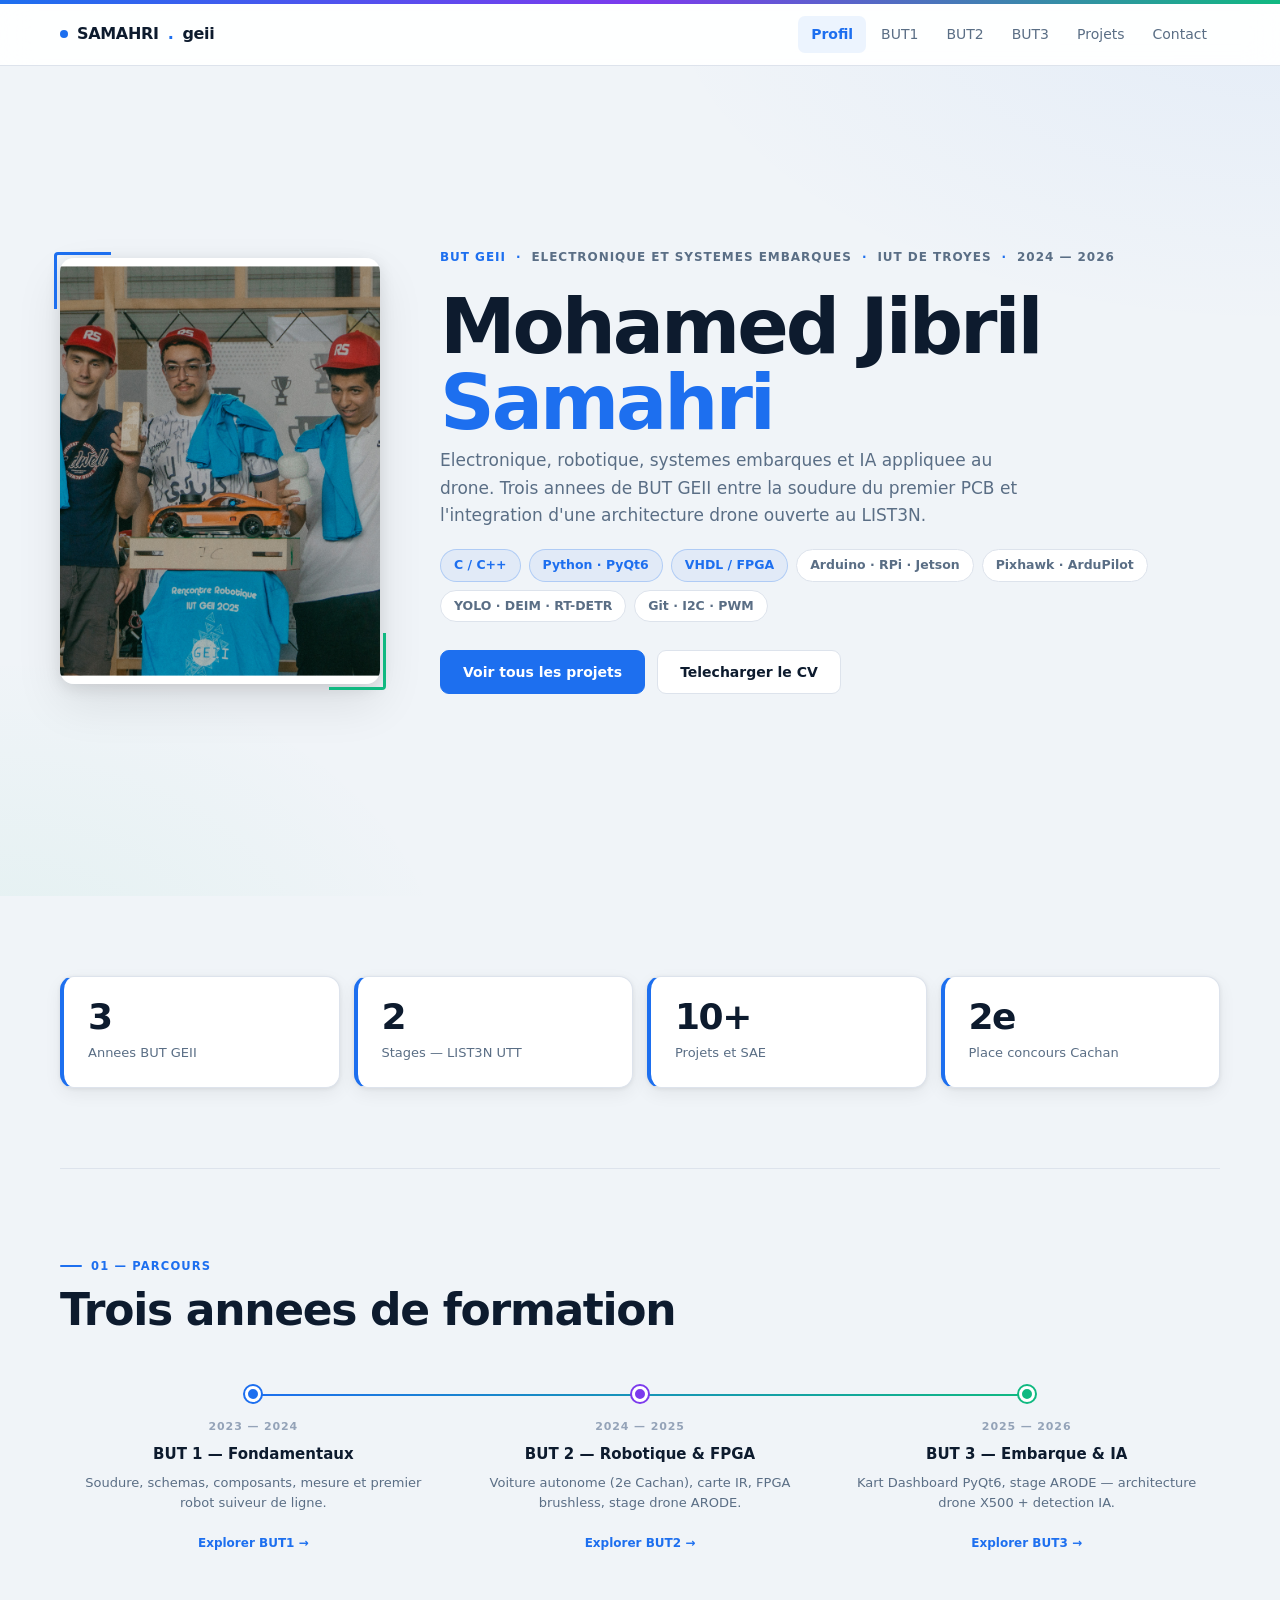
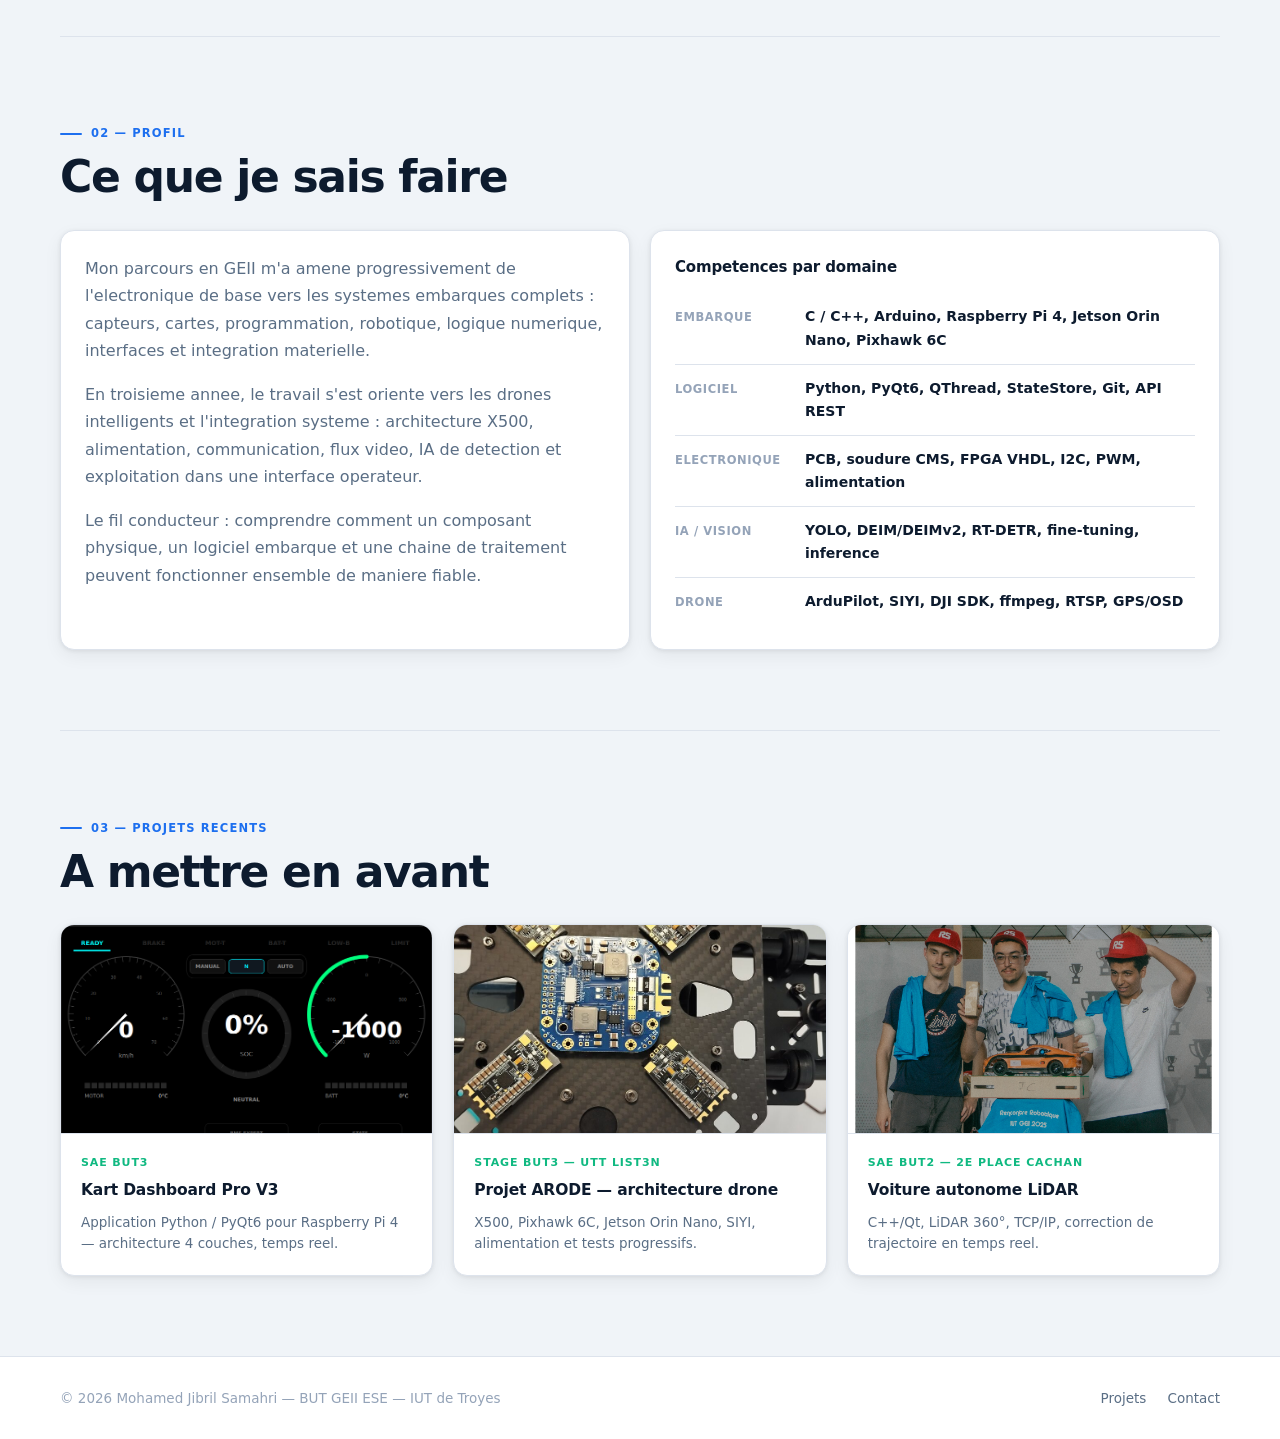
==== commit fd7bb94c: "Refonte complete du portfolio depuis export Mahara - Nouveau design light (fond clair, bleu/vert, ti" ====
--- a/index.html
+++ b/index.html
@@ -4,117 +4,159 @@
   <meta charset="utf-8">
   <meta name="viewport" content="width=device-width, initial-scale=1">
   <title>Jibril Samahri | Portfolio BUT GEII ESE</title>
-  <meta name="description" content="Portfolio de Jibril Samahri, etudiant en BUT GEII parcours Electronique et Systemes Embarques. Projets, stages, drone, IA et systemes embarques.">
+  <meta name="description" content="Portfolio de Mohamed Jibril Samahri, etudiant en BUT GEII parcours ESE a l'IUT de Troyes. Electronique, systemes embarques, drone, IA.">
   <link rel="stylesheet" href="assets/styles.css">
 </head>
 <body>
-  <div class="pcb-bg" aria-hidden="true"></div>
   <header class="nav">
     <a class="brand" href="index.html"><span class="dot"></span>SAMAHRI<span>.</span>geii</a>
     <button class="nav-toggle" type="button" aria-label="Ouvrir le menu" aria-expanded="false">≡</button>
     <nav class="nav-links" aria-label="Navigation principale">
-      <a class="active" href="index.html">// Profil</a>
-      <a href="but1.html">// BUT1</a>
-      <a href="but2.html">// BUT2</a>
-      <a href="but3.html">// BUT3</a>
-      <a href="projets.html">// Projets</a>
-      <a href="contact.html">// Contact</a>
+      <a class="active" href="index.html">Profil</a>
+      <a href="but1.html">BUT1</a>
+      <a href="but2.html">BUT2</a>
+      <a href="but3.html">BUT3</a>
+      <a href="projets.html">Projets</a>
+      <a href="contact.html">Contact</a>
     </nav>
   </header>
 
   <main>
-    <section class="hero wrap">
-      <div class="hero-grid">
+
+    <!-- ─── HERO ─────────────────────────────────────────── -->
+    <section class="hero-alt">
+      <div class="wrap hero-alt-grid">
+
+        <figure class="portrait-square">
+          <img src="assets/media/portrait.jpg" alt="Mohamed Jibril Samahri">
+        </figure>
+
         <div>
-          <p class="status"><span></span>SYSTEMES EMBARQUES · BUT GEII ESE</p>
-          <h1>Mohamed Jibril <strong>Samahri</strong></h1>
-          <p class="role">Electronique, robotique, drone, IA et interfaces embarquees</p>
-          <p class="lead">Etudiant en BUT Genie Electrique et Informatique Industrielle, parcours Electronique et Systemes Embarques. Ce portfolio reprend mes projets de formation, mes stages et les travaux recents autour du drone ARODE.</p>
+          <div class="formation-tag">
+            <span class="hi">BUT GEII</span>
+            <span class="sep">·</span>
+            <span>Electronique et Systemes Embarques</span>
+            <span class="sep">·</span>
+            <span>IUT de Troyes</span>
+            <span class="sep">·</span>
+            <span>2024 — 2026</span>
+          </div>
+
+          <h1 class="hero-name">
+            Mohamed Jibril
+            <em>Samahri</em>
+          </h1>
+
+          <p class="hero-subtitle">
+            Electronique, robotique, systemes embarques et IA appliquee au drone. Trois annees de BUT GEII entre la soudure du premier PCB et l'integration d'une architecture drone ouverte au LIST3N.
+          </p>
+
+          <div class="skill-pills">
+            <span class="accent">C / C++</span>
+            <span class="accent">Python · PyQt6</span>
+            <span class="accent">VHDL / FPGA</span>
+            <span>Arduino · RPi · Jetson</span>
+            <span>Pixhawk · ArduPilot</span>
+            <span>YOLO · DEIM · RT-DETR</span>
+            <span>Git · I2C · PWM</span>
+          </div>
+
           <div class="actions">
-            <a class="btn primary" href="projets.html">Explorer les projets</a>
-            <a class="btn ghost" href="assets/docs/cv-fr.pdf">CV francais</a>
+            <a class="btn primary" href="projets.html">Voir tous les projets</a>
+            <a class="btn ghost" href="assets/docs/cv-fr.pdf">Telecharger le CV</a>
           </div>
         </div>
-        <figure class="portrait-card">
-          <img src="assets/media/portrait.jpg" alt="Portrait de Jibril Samahri">
-        </figure>
+
       </div>
     </section>
 
+    <!-- ─── CHIFFRES CLES ────────────────────────────────── -->
     <section class="wrap section">
       <div class="telemetry">
         <article><strong>3</strong><span>Annees BUT GEII</span></article>
-        <article><strong>2</strong><span>Stages lies au drone</span></article>
+        <article><strong>2</strong><span>Stages — LIST3N UTT</span></article>
         <article><strong>10+</strong><span>Projets et SAE</span></article>
-        <article><strong>2026</strong><span>Stage ARODE / drone</span></article>
+        <article><strong>2e</strong><span>Place concours Cachan</span></article>
       </div>
     </section>
 
+    <!-- ─── PARCOURS TIMELINE ─────────────────────────────── -->
     <section class="wrap section">
-      <p class="section-tag">01 - A propos</p>
-      <h2 class="section-title">Profil technique</h2>
+      <p class="section-tag">01 — Parcours</p>
+      <h2 class="section-title">Trois annees de formation</h2>
+      <div class="timeline">
+        <a class="tl-item" href="but1.html">
+          <span class="tl-dot"></span>
+          <p class="tl-year">2023 — 2024</p>
+          <p class="tl-title">BUT 1 — Fondamentaux</p>
+          <p class="tl-desc">Soudure, schemas, composants, mesure et premier robot suiveur de ligne.</p>
+          <span class="tl-link">Explorer BUT1 →</span>
+        </a>
+        <a class="tl-item" href="but2.html">
+          <span class="tl-dot"></span>
+          <p class="tl-year">2024 — 2025</p>
+          <p class="tl-title">BUT 2 — Robotique & FPGA</p>
+          <p class="tl-desc">Voiture autonome (2e Cachan), carte IR, FPGA brushless, stage drone ARODE.</p>
+          <span class="tl-link">Explorer BUT2 →</span>
+        </a>
+        <a class="tl-item" href="but3.html">
+          <span class="tl-dot"></span>
+          <p class="tl-year">2025 — 2026</p>
+          <p class="tl-title">BUT 3 — Embarque & IA</p>
+          <p class="tl-desc">Kart Dashboard PyQt6, stage ARODE — architecture drone X500 + detection IA.</p>
+          <span class="tl-link">Explorer BUT3 →</span>
+        </a>
+      </div>
+    </section>
+
+    <!-- ─── PROFIL TECHNIQUE ──────────────────────────────── -->
+    <section class="wrap section">
+      <p class="section-tag">02 — Profil</p>
+      <h2 class="section-title">Ce que je sais faire</h2>
       <div class="grid two">
-        <div class="prose card">
-          <p>Mon parcours en GEII m'a progressivement amene de l'electronique de base vers les systemes embarques complets : capteurs, cartes, programmation, robotique, logique numerique, interfaces et integration materielle.</p>
-          <p>En troisieme annee, mon travail s'est surtout oriente vers les drones intelligents et l'integration systeme : architecture drone, alimentation, communication, flux video, IA de detection et exploitation dans une interface.</p>
+        <div class="card prose">
+          <p>Mon parcours en GEII m'a amene progressivement de l'electronique de base vers les systemes embarques complets : capteurs, cartes, programmation, robotique, logique numerique, interfaces et integration materielle.</p>
+          <p>En troisieme annee, le travail s'est oriente vers les drones intelligents et l'integration systeme : architecture X500, alimentation, communication, flux video, IA de detection et exploitation dans une interface operateur.</p>
+          <p>Le fil conducteur : comprendre comment un composant physique, un logiciel embarque et une chaine de traitement peuvent fonctionner ensemble de maniere fiable.</p>
         </div>
         <div class="card">
-          <h3>// competences.json</h3>
+          <h3>Competences par domaine</h3>
           <ul class="spec-list">
-            <li><span>Embarque</span><strong>C / C++, Arduino, Raspberry Pi, Jetson, Pixhawk</strong></li>
-            <li><span>Logiciel</span><strong>Python, PyQt6, API, IHM, Git</strong></li>
-            <li><span>Electronique</span><strong>Mesure, cablage, alimentation, FPGA, I2C, PWM</strong></li>
-            <li><span>Domaines</span><strong>Drone, robotique, vision par ordinateur, IA</strong></li>
+            <li><span>Embarque</span><strong>C / C++, Arduino, Raspberry Pi 4, Jetson Orin Nano, Pixhawk 6C</strong></li>
+            <li><span>Logiciel</span><strong>Python, PyQt6, QThread, StateStore, Git, API REST</strong></li>
+            <li><span>Electronique</span><strong>PCB, soudure CMS, FPGA VHDL, I2C, PWM, alimentation</strong></li>
+            <li><span>IA / vision</span><strong>YOLO, DEIM/DEIMv2, RT-DETR, fine-tuning, inference</strong></li>
+            <li><span>Drone</span><strong>ArduPilot, SIYI, DJI SDK, ffmpeg, RTSP, GPS/OSD</strong></li>
           </ul>
         </div>
       </div>
     </section>
 
+    <!-- ─── PROJETS RECENTS ───────────────────────────────── -->
     <section class="wrap section">
-      <p class="section-tag">02 - Navigation</p>
-      <h2 class="section-title">Parcours par annee</h2>
+      <p class="section-tag">03 — Projets recents</p>
+      <h2 class="section-title">A mettre en avant</h2>
       <div class="grid three">
-        <a class="card nav-card" href="but1.html">
-          <span>BUT1</span>
-          <h3>Fondamentaux GEII</h3>
-          <p>Mesures, soudure, composants, premiers prototypes et robot suiveur de ligne.</p>
+        <a class="project-card" href="but3.html#kart">
+          <img src="assets/media/kart-screen-1.png" alt="Kart Dashboard Pro V3 — interface">
+          <div><span>SAE BUT3</span><h3>Kart Dashboard Pro V3</h3><p>Application Python / PyQt6 pour Raspberry Pi 4 — architecture 4 couches, temps reel.</p></div>
         </a>
-        <a class="card nav-card" href="but2.html">
-          <span>BUT2</span>
-          <h3>Robotique, FPGA et stage</h3>
-          <p>Voiture autonome, robot eviteur, regulateur FPGA et premier stage drone.</p>
+        <a class="project-card" href="stage-but3.html">
+          <img src="assets/media/stage-x500-board.jpg" alt="Architecture drone X500 ARODE">
+          <div><span>Stage BUT3 — UTT LIST3N</span><h3>Projet ARODE — architecture drone</h3><p>X500, Pixhawk 6C, Jetson Orin Nano, SIYI, alimentation et tests progressifs.</p></div>
         </a>
-        <a class="card nav-card" href="but3.html">
-          <span>BUT3</span>
-          <h3>Dashboard et stage ARODE</h3>
-          <p>Kart Dashboard Pro V3 et stage de fin de BUT sur une architecture drone.</p>
+        <a class="project-card" href="but2.html#voiture">
+          <img src="assets/media/mahara/voiture-cachan.jpg" alt="Voiture autonome — 2e place Cachan">
+          <div><span>SAE BUT2 — 2e place Cachan</span><h3>Voiture autonome LiDAR</h3><p>C++/Qt, LiDAR 360°, TCP/IP, correction de trajectoire en temps reel.</p></div>
         </a>
       </div>
     </section>
 
-    <section class="wrap section">
-      <p class="section-tag">03 - Projets recents</p>
-      <h2 class="section-title">A mettre en avant</h2>
-      <div class="grid three">
-        <a class="project-card" href="but3.html#kart">
-          <img src="assets/media/kart-dashboard-ui.png" alt="Interface Kart Dashboard Pro V3">
-          <div><span>SAE BUT3</span><h3>Kart Dashboard Pro V3</h3><p>Application Python / PyQt6 pour afficher des donnees vehicule en temps reel.</p></div>
-        </a>
-        <a class="project-card" href="stage-but3.html">
-          <img src="assets/media/stage-x500-board.jpg" alt="Architecture drone X500">
-          <div><span>Stage BUT3</span><h3>Architecture drone ARODE</h3><p>Plateforme X500, Pixhawk, Jetson, SIYI, alimentation et tests progressifs.</p></div>
-        </a>
-        <a class="project-card" href="but2.html#stage">
-          <img src="assets/media/mahara/stage-drone-1.jpg" alt="Drone utilise pendant le stage BUT2">
-          <div><span>Stage BUT2</span><h3>Detection de victimes par drone</h3><p>Transmission video, GPS, DJI Mobile SDK, ffmpeg et tests terrain.</p></div>
-        </a>
-      </div>
-    </section>
   </main>
 
   <footer class="footer">
     <div class="wrap footer-grid">
-      <p>© 2026 Mohamed Jibril Samahri - BUT GEII ESE - IUT de Troyes</p>
+      <p>© 2026 Mohamed Jibril Samahri — BUT GEII ESE — IUT de Troyes</p>
       <div>
         <a href="projets.html">Projets</a>
         <a href="contact.html">Contact</a>
--- a/assets/styles.css
+++ b/assets/styles.css
@@ -1,22 +1,23 @@
 :root {
-  color-scheme: dark;
-  --bg: #080d13;
-  --bg-2: #0d141d;
-  --panel: #121a25;
-  --panel-2: #172231;
-  --line: #263244;
-  --line-soft: rgba(117, 151, 177, 0.18);
-  --txt: #e7f0f7;
-  --muted: #99a9b8;
-  --faint: #667789;
-  --accent: #38dff8;
-  --accent-2: #65f0ac;
-  --amber: #f4be63;
-  --shadow: 0 22px 60px rgba(0, 0, 0, 0.34);
+  --bg: #f0f4f8;
+  --bg-2: #ffffff;
+  --surface: #ffffff;
+  --line: #dde3ec;
+  --line-soft: rgba(0,0,0,0.07);
+  --txt: #0d1b2e;
+  --muted: #5a6e85;
+  --faint: #94a3b8;
+  --accent: #1d6fef;
+  --accent-dark: #1558cc;
+  --accent-2: #10b981;
+  --amber: #f59e0b;
+  --red: #ef4444;
+  --shadow: 0 1px 4px rgba(0,0,0,0.07), 0 6px 18px rgba(0,0,0,0.06);
+  --shadow-lg: 0 4px 16px rgba(0,0,0,0.1), 0 20px 48px rgba(0,0,0,0.09);
   --mono: "SFMono-Regular", Consolas, "Liberation Mono", monospace;
-  --sans: Inter, ui-sans-serif, system-ui, -apple-system, BlinkMacSystemFont, "Segoe UI", sans-serif;
+  --sans: Inter, ui-sans-serif, system-ui, -apple-system, "Segoe UI", sans-serif;
   --max: 1160px;
-  --radius: 12px;
+  --radius: 14px;
 }
 
 * { box-sizing: border-box; }
@@ -30,356 +31,492 @@
   overflow-x: hidden;
 }
 
-.pcb-bg {
-  position: fixed;
-  inset: 0;
-  z-index: -2;
-  background:
-    radial-gradient(900px 580px at 80% 0%, rgba(56, 223, 248, 0.08), transparent 62%),
-    radial-gradient(700px 520px at 0% 80%, rgba(101, 240, 172, 0.07), transparent 60%),
-    linear-gradient(rgba(117, 151, 177, 0.055) 1px, transparent 1px),
-    linear-gradient(90deg, rgba(117, 151, 177, 0.055) 1px, transparent 1px),
-    var(--bg);
-  background-size: auto, auto, 46px 46px, 46px 46px, auto;
-}
-
 a { color: inherit; }
 img { display: block; max-width: 100%; }
-.wrap { width: min(var(--max), calc(100% - 42px)); margin: 0 auto; }
-
+h1, h2, h3, p { margin-top: 0; }
+.wrap { width: min(var(--max), calc(100% - 40px)); margin: 0 auto; }
+
+/* ─── TOP ACCENT BAR ─── */
+body::before {
+  content: "";
+  display: block;
+  height: 4px;
+  background: linear-gradient(90deg, var(--accent) 0%, #7c3aed 50%, var(--accent-2) 100%);
+  position: fixed;
+  top: 0; left: 0; right: 0;
+  z-index: 100;
+}
+
+/* ─── NAV ─── */
 .nav {
   position: sticky;
-  top: 0;
+  top: 4px;
   z-index: 50;
-  min-height: 70px;
+  height: 62px;
   display: flex;
   align-items: center;
   justify-content: space-between;
   gap: 18px;
-  padding: 0 max(21px, calc((100vw - var(--max)) / 2));
-  background: rgba(8, 13, 19, 0.82);
-  border-bottom: 1px solid var(--line-soft);
+  padding: 0 max(20px, calc((100vw - var(--max)) / 2));
+  background: rgba(255,255,255,0.92);
+  border-bottom: 1px solid var(--line);
   backdrop-filter: blur(16px);
 }
 
 .brand {
   display: inline-flex;
   align-items: center;
-  gap: 10px;
+  gap: 9px;
+  font-weight: 800;
+  font-size: 16px;
+  letter-spacing: -0.02em;
+  text-decoration: none;
   color: var(--txt);
-  font-family: var(--mono);
-  font-weight: 800;
-  text-decoration: none;
-}
-
-.brand span:last-child { color: var(--accent); }
+}
 .dot {
-  width: 9px;
-  height: 9px;
-  border-radius: 50%;
-  background: var(--accent);
-  box-shadow: 0 0 18px rgba(56, 223, 248, 0.85);
-}
-
-.nav-links { display: flex; align-items: center; gap: 5px; }
-.nav-links a {
-  padding: 9px 12px;
-  border-radius: 8px;
-  color: var(--muted);
-  font-family: var(--mono);
-  font-size: 13px;
-  text-decoration: none;
-}
-
-.nav-links a:hover,
-.nav-links a.active {
-  color: var(--accent);
-  background: rgba(56, 223, 248, 0.08);
-}
-
-.nav-toggle {
-  display: none;
-  width: 42px;
-  height: 42px;
-  border: 1px solid var(--line);
-  border-radius: 8px;
-  background: var(--panel);
-  color: var(--txt);
-  font-size: 22px;
-}
-
-.hero {
-  min-height: calc(100vh - 70px);
-  display: grid;
-  align-items: center;
-  padding: 80px 0 92px;
-}
-
-.hero-grid {
-  display: grid;
-  grid-template-columns: minmax(0, 1.15fr) minmax(280px, 0.85fr);
-  gap: 54px;
-  align-items: center;
-}
-
-.status {
-  display: inline-flex;
-  align-items: center;
-  gap: 9px;
-  margin: 0 0 18px;
-  padding: 6px 12px;
-  border: 1px solid rgba(101, 240, 172, 0.26);
-  border-radius: 999px;
-  color: var(--accent-2);
-  background: rgba(101, 240, 172, 0.06);
-  font-family: var(--mono);
-  font-size: 12px;
-}
-
-.status span {
   width: 8px;
   height: 8px;
   border-radius: 50%;
+  background: var(--accent);
+  flex-shrink: 0;
+}
+.brand span:last-child { color: var(--accent); }
+
+.nav-links { display: flex; align-items: center; gap: 2px; }
+.nav-links a {
+  padding: 7px 13px;
+  border-radius: 7px;
+  color: var(--muted);
+  font-size: 14px;
+  font-weight: 500;
+  text-decoration: none;
+  transition: color .15s, background .15s;
+}
+.nav-links a:hover { color: var(--txt); background: var(--bg); }
+.nav-links a.active {
+  color: var(--accent);
+  background: rgba(29, 111, 239, 0.08);
+  font-weight: 600;
+}
+
+.nav-toggle {
+  display: none;
+  width: 38px;
+  height: 38px;
+  border: 1px solid var(--line);
+  border-radius: 8px;
+  background: transparent;
+  color: var(--txt);
+  font-size: 20px;
+  cursor: pointer;
+  place-items: center;
+}
+
+/* ─── HERO ─── */
+.hero {
+  min-height: calc(100vh - 66px);
+  display: grid;
+  align-items: center;
+  padding: 80px 0 96px;
+  background:
+    radial-gradient(ellipse 900px 500px at 100% -10%, rgba(29,111,239,0.07) 0%, transparent 70%),
+    radial-gradient(ellipse 700px 500px at 0% 100%, rgba(16,185,129,0.06) 0%, transparent 65%),
+    var(--bg);
+}
+.hero-grid {
+  display: grid;
+  grid-template-columns: 1fr 360px;
+  gap: 64px;
+  align-items: center;
+}
+
+.status {
+  display: inline-flex;
+  align-items: center;
+  gap: 8px;
+  margin: 0 0 22px;
+  padding: 6px 14px;
+  border: 1.5px solid rgba(16, 185, 129, 0.3);
+  border-radius: 999px;
+  color: var(--accent-2);
+  background: rgba(16, 185, 129, 0.07);
+  font-size: 11.5px;
+  font-weight: 700;
+  letter-spacing: 0.06em;
+  text-transform: uppercase;
+}
+.status span {
+  width: 7px;
+  height: 7px;
+  border-radius: 50%;
   background: var(--accent-2);
-  box-shadow: 0 0 12px rgba(101, 240, 172, 0.8);
-}
-
-h1, h2, h3, p { margin-top: 0; }
-h1, h2, h3 { font-family: var(--mono); line-height: 1.12; letter-spacing: 0; }
-h1 { margin-bottom: 12px; font-size: clamp(42px, 7vw, 76px); }
-h1 strong, .section-title strong { color: var(--accent); text-shadow: 0 0 24px rgba(56, 223, 248, 0.32); }
-.role { color: var(--accent); font-family: var(--mono); font-size: clamp(16px, 2vw, 21px); }
-.lead { max-width: 74ch; color: var(--muted); font-size: 18px; }
+  box-shadow: 0 0 8px rgba(16,185,129,0.7);
+  flex-shrink: 0;
+}
+
+h1 { margin-bottom: 14px; font-size: clamp(40px, 6.2vw, 72px); font-weight: 900; letter-spacing: -0.04em; line-height: 1.05; }
+h2 { font-weight: 800; letter-spacing: -0.03em; line-height: 1.1; }
+h3 { font-weight: 700; letter-spacing: -0.01em; }
+h1 strong { color: var(--accent); }
+.section-title strong { color: var(--accent); }
+
+.role { color: var(--muted); font-weight: 600; font-size: clamp(15px, 1.7vw, 18px); margin-bottom: 18px; }
+.lead { max-width: 62ch; color: var(--muted); font-size: 16.5px; line-height: 1.75; }
 p { color: var(--muted); }
 
+/* Portrait */
+.portrait-card {
+  position: relative;
+  margin: 0;
+  border-radius: 20px;
+  overflow: visible;
+  background: none;
+  padding: 0;
+  box-shadow: none;
+}
+.portrait-card::before { display: none; }
+.portrait-card::after {
+  content: "";
+  position: absolute;
+  inset: 0;
+  border-radius: 20px;
+  border: 3px solid var(--accent);
+  transform: translate(10px, 10px);
+  z-index: -1;
+  opacity: 0.35;
+}
+.portrait-card img {
+  width: 100%;
+  aspect-ratio: 4/5;
+  object-fit: cover;
+  border-radius: 20px;
+  border: 1px solid var(--line);
+  box-shadow: var(--shadow-lg);
+}
+
+/* Buttons */
 .actions, .doc-actions { display: flex; flex-wrap: wrap; gap: 12px; margin-top: 28px; }
 .btn {
   display: inline-flex;
   align-items: center;
   justify-content: center;
   min-height: 44px;
-  padding: 0 18px;
-  border-radius: 8px;
-  border: 1px solid var(--line);
-  font-family: var(--mono);
-  font-size: 13px;
+  padding: 0 22px;
+  border-radius: 9px;
+  border: 1.5px solid var(--line);
+  font-size: 14px;
+  font-weight: 600;
   text-decoration: none;
-}
-.btn.primary { border-color: var(--accent); background: var(--accent); color: #04161b; font-weight: 800; }
-.btn.ghost { background: rgba(255,255,255,0.02); color: var(--txt); }
-
-.portrait-card {
+  transition: all .15s;
+}
+.btn.primary {
+  background: var(--accent);
+  border-color: var(--accent);
+  color: #fff;
+}
+.btn.primary:hover { background: var(--accent-dark); border-color: var(--accent-dark); transform: translateY(-1px); box-shadow: 0 4px 12px rgba(29,111,239,0.35); }
+.btn.ghost { background: var(--surface); color: var(--txt); }
+.btn.ghost:hover { background: var(--bg); border-color: #b8c5d4; transform: translateY(-1px); }
+
+/* ─── SECTIONS ─── */
+.section { padding: 80px 0; }
+.section + .section { border-top: 1px solid var(--line); }
+.page-hero {
+  padding: 72px 0 44px;
+  border-bottom: 1px solid var(--line);
+  background:
+    radial-gradient(ellipse 800px 400px at 100% -20%, rgba(29,111,239,0.06) 0%, transparent 70%),
+    var(--bg);
+}
+.page-hero h1 { max-width: 920px; }
+
+.section-tag {
+  display: inline-flex;
+  align-items: center;
+  gap: 9px;
+  margin-bottom: 10px;
+  color: var(--accent);
+  font-size: 11.5px;
+  font-weight: 700;
+  text-transform: uppercase;
+  letter-spacing: 0.1em;
+}
+.section-tag::before {
+  content: "";
+  width: 22px;
+  height: 2px;
+  background: var(--accent);
+  border-radius: 2px;
+  flex-shrink: 0;
+}
+.section-title { margin-bottom: 28px; font-size: clamp(26px, 3.8vw, 44px); }
+
+/* ─── GRID ─── */
+.grid { display: grid; gap: 20px; }
+.grid.two { grid-template-columns: repeat(2, minmax(0,1fr)); }
+.grid.three { grid-template-columns: repeat(3, minmax(0,1fr)); }
+
+/* ─── CARDS ─── */
+.card {
   position: relative;
-  margin: 0;
-  padding: 14px;
-  border: 1px solid rgba(56, 223, 248, 0.26);
-  border-radius: 999px;
-  background: rgba(18, 26, 37, 0.72);
+  border: 1px solid var(--line);
+  border-radius: var(--radius);
+  background: var(--surface);
   box-shadow: var(--shadow);
-}
-
-.portrait-card::before {
+  padding: 24px;
+  overflow: hidden;
+}
+.card::before { display: none; }
+.card::after {
   content: "";
   position: absolute;
-  inset: -18px;
-  border-radius: 999px;
-  border: 1px dashed rgba(56, 223, 248, 0.26);
-}
-
-.portrait-card img {
-  aspect-ratio: 1;
-  width: 100%;
-  object-fit: cover;
-  border-radius: 999px;
-}
-
-.section { padding: 80px 0; }
-.page-hero { padding: 96px 0 46px; }
-.page-hero h1 { max-width: 980px; }
-.section-tag {
-  display: inline-flex;
-  align-items: center;
-  gap: 10px;
-  margin-bottom: 12px;
+  top: 0; left: 0;
+  width: 100%; height: 3px;
+  background: linear-gradient(90deg, var(--accent) 0%, rgba(29,111,239,0) 100%);
+  opacity: 0;
+  transition: opacity .2s;
+}
+.card:hover::after { opacity: 1; }
+.card h3 { color: var(--txt); font-size: 15px; margin-bottom: 14px; }
+
+/* ─── TELEMETRY ─── */
+.telemetry {
+  display: grid;
+  grid-template-columns: repeat(4, minmax(0,1fr));
+  gap: 14px;
+}
+.telemetry article {
+  padding: 22px 24px;
+  border: 1px solid var(--line);
+  border-radius: var(--radius);
+  background: var(--surface);
+  box-shadow: var(--shadow);
+  border-left: 4px solid var(--accent);
+}
+.telemetry strong {
+  display: block;
+  color: var(--txt);
+  font-size: 36px;
+  font-weight: 900;
+  letter-spacing: -0.04em;
+  margin-bottom: 4px;
+  line-height: 1;
+}
+.telemetry span { color: var(--muted); font-size: 13px; }
+
+/* ─── NAV CARDS (year index) ─── */
+.nav-card {
+  min-height: 200px;
+  text-decoration: none;
+  transition: transform .2s, box-shadow .2s;
+  display: block;
+  position: relative;
+  overflow: hidden;
+}
+.nav-card:hover { transform: translateY(-5px); box-shadow: var(--shadow-lg); }
+.nav-card span {
+  color: var(--accent-2);
+  font-size: 11.5px;
+  font-weight: 700;
+  text-transform: uppercase;
+  letter-spacing: 0.07em;
+  display: block;
+  margin-bottom: 8px;
+}
+.nav-card h3 { color: var(--txt); font-size: 18px; margin-bottom: 10px; }
+.nav-card p { font-size: 14px; margin: 0; line-height: 1.6; }
+.nav-card .card-arrow {
+  position: absolute;
+  bottom: 20px; right: 20px;
+  width: 32px; height: 32px;
+  background: var(--bg);
+  border: 1px solid var(--line);
+  border-radius: 50%;
+  display: grid;
+  place-items: center;
   color: var(--accent);
-  font-family: var(--mono);
-  font-size: 12px;
-  text-transform: uppercase;
-}
-.section-tag::before {
-  content: "";
-  width: 28px;
-  height: 1px;
-  background: var(--accent);
-  box-shadow: 0 0 10px rgba(56, 223, 248, 0.75);
-}
-.section-title { margin-bottom: 24px; font-size: clamp(28px, 4vw, 46px); }
-
-.grid { display: grid; gap: 20px; }
-.grid.two { grid-template-columns: repeat(2, minmax(0, 1fr)); }
-.grid.three { grid-template-columns: repeat(3, minmax(0, 1fr)); }
-
-.card, .project-card {
-  position: relative;
+  font-size: 16px;
+  transition: background .15s, border-color .15s;
+}
+.nav-card:hover .card-arrow { background: var(--accent); border-color: var(--accent); color: #fff; }
+
+/* ─── PROJECT CARDS ─── */
+.project-card {
+  display: flex;
+  flex-direction: column;
   border: 1px solid var(--line);
   border-radius: var(--radius);
-  background: linear-gradient(150deg, rgba(18, 26, 37, 0.96), rgba(13, 20, 29, 0.96));
+  background: var(--surface);
   box-shadow: var(--shadow);
   overflow: hidden;
-}
-
-.card { padding: 24px; }
-.card::before, .project-card::before {
-  content: "";
-  position: absolute;
-  top: 0;
-  left: 22px;
-  right: 22px;
-  height: 1px;
-  background: linear-gradient(90deg, transparent, rgba(56, 223, 248, 0.38), transparent);
-}
-.card h3 { color: var(--accent); }
-
-.telemetry {
-  display: grid;
-  grid-template-columns: repeat(4, minmax(0, 1fr));
-  gap: 14px;
-}
-.telemetry article {
-  padding: 20px;
-  border: 1px solid var(--line);
-  border-radius: var(--radius);
-  background: rgba(18, 26, 37, 0.82);
-}
-.telemetry strong { display: block; color: var(--accent); font-family: var(--mono); font-size: 34px; }
-.telemetry span { color: var(--muted); }
-
-.nav-card { min-height: 210px; text-decoration: none; transition: transform .2s, border-color .2s; }
-.nav-card:hover, .project-card:hover { transform: translateY(-4px); border-color: rgba(56, 223, 248, 0.48); }
-.nav-card span, .project-card span, .detail-head span {
-  color: var(--accent-2);
-  font-family: var(--mono);
-  font-size: 12px;
-  text-transform: uppercase;
-}
-
-.project-card {
-  display: flex;
-  min-height: 100%;
-  flex-direction: column;
   color: inherit;
   text-decoration: none;
-  transition: transform .2s, border-color .2s;
-}
+  transition: transform .2s, box-shadow .2s;
+}
+.project-card::before { display: none; }
+.project-card:hover { transform: translateY(-5px); box-shadow: var(--shadow-lg); }
 .project-card img {
   width: 100%;
-  aspect-ratio: 16 / 9;
+  aspect-ratio: 16/9;
   object-fit: cover;
   border-bottom: 1px solid var(--line);
-  filter: saturate(0.92) brightness(0.86);
-}
-.project-card div { padding: 20px; }
-.project-card h3 { margin-bottom: 8px; color: var(--txt); }
-
+}
+.project-card div { padding: 20px; flex: 1; }
+.project-card span {
+  color: var(--accent-2);
+  font-size: 11px;
+  font-weight: 700;
+  text-transform: uppercase;
+  letter-spacing: 0.08em;
+  display: block;
+  margin-bottom: 6px;
+}
+.project-card h3 { color: var(--txt); font-size: 15.5px; margin-bottom: 8px; }
+.project-card p { font-size: 13.5px; margin: 0; line-height: 1.6; }
+
+/* ─── QUICK GRID (anchor chips) ─── */
 .quick-grid {
   display: flex;
   flex-wrap: wrap;
-  gap: 10px;
+  gap: 9px;
   margin-top: 24px;
 }
 .quick-grid a {
-  padding: 10px 13px;
-  border: 1px solid var(--line);
-  border-radius: 8px;
-  background: rgba(18, 26, 37, 0.82);
-  color: var(--txt);
-  font-family: var(--mono);
+  padding: 8px 16px;
+  border: 1.5px solid var(--line);
+  border-radius: 7px;
+  background: var(--surface);
+  color: var(--muted);
   font-size: 13px;
+  font-weight: 500;
   text-decoration: none;
-}
-
-.project-detail { border-top: 1px solid var(--line-soft); }
-.detail-head { margin-bottom: 24px; }
-.detail-head h2 { margin: 8px 0 0; font-size: clamp(26px, 4vw, 42px); }
+  transition: all .15s;
+}
+.quick-grid a:hover {
+  border-color: var(--accent);
+  color: var(--accent);
+  background: rgba(29,111,239,0.05);
+}
+
+/* ─── PROJECT DETAIL ─── */
+.project-detail { border-top: 1px solid var(--line); }
+.detail-head { margin-bottom: 28px; }
+.detail-head span {
+  color: var(--accent-2);
+  font-size: 11.5px;
+  font-weight: 700;
+  text-transform: uppercase;
+  letter-spacing: 0.08em;
+  display: block;
+  margin-bottom: 6px;
+}
+.detail-head h2 { margin: 0; font-size: clamp(24px, 3.5vw, 40px); }
 .detail-grid {
   display: grid;
-  grid-template-columns: minmax(280px, 0.9fr) minmax(0, 1.1fr);
+  grid-template-columns: minmax(280px, 0.88fr) minmax(0, 1.12fr);
   gap: 24px;
   align-items: stretch;
 }
-.detail-grid.reverse { grid-template-columns: minmax(0, 1.1fr) minmax(280px, 0.9fr); }
+.detail-grid.reverse { grid-template-columns: minmax(0, 1.12fr) minmax(280px, 0.88fr); }
 .detail-grid.reverse > img { order: 2; }
 .detail-grid > img, .card-img {
   width: 100%;
   height: 100%;
-  min-height: 330px;
+  min-height: 320px;
   object-fit: cover;
   border: 1px solid var(--line);
   border-radius: var(--radius);
-  background: var(--panel);
   box-shadow: var(--shadow);
 }
 
-.prose p, .prose li { color: var(--muted); }
-.prose ul { margin: 0; padding-left: 20px; }
+/* ─── PROSE ─── */
+.prose p, .prose li { color: var(--muted); line-height: 1.72; }
+.prose ul { margin: 0 0 14px; padding-left: 20px; }
+.prose li { margin-bottom: 4px; }
+
+/* ─── CHIPS (tech tags) ─── */
 .chips {
   display: flex;
   flex-wrap: wrap;
-  gap: 9px;
-  margin-top: 18px;
+  gap: 8px;
+  margin-top: 16px;
 }
 .chips span {
-  padding: 7px 10px;
-  border: 1px solid rgba(56, 223, 248, 0.22);
+  padding: 5px 12px;
+  border: 1.5px solid rgba(29,111,239,0.22);
   border-radius: 999px;
-  color: #c9f8ff;
-  background: rgba(56, 223, 248, 0.07);
-  font-family: var(--mono);
+  color: var(--accent);
+  background: rgba(29,111,239,0.05);
   font-size: 12px;
-}
-
-.spec-list, .link-list {
-  margin: 0;
-  padding: 0;
-  list-style: none;
-}
+  font-weight: 600;
+}
+
+/* ─── SPEC LIST ─── */
+.spec-list, .link-list { margin: 0; padding: 0; list-style: none; }
 .spec-list li {
   display: grid;
-  grid-template-columns: 135px 1fr;
-  gap: 12px;
-  padding: 13px 0;
-  border-bottom: 1px solid var(--line-soft);
+  grid-template-columns: 120px 1fr;
+  gap: 10px;
+  padding: 12px 0;
+  border-bottom: 1px solid var(--line);
+  align-items: baseline;
 }
 .spec-list li:last-child { border-bottom: 0; }
-.spec-list span { color: var(--faint); font-family: var(--mono); font-size: 12px; }
-.spec-list strong { color: var(--txt); font-weight: 700; }
-.link-list li { border-bottom: 1px solid var(--line-soft); }
+.spec-list span { color: var(--faint); font-size: 11.5px; font-weight: 600; text-transform: uppercase; letter-spacing: 0.05em; }
+.spec-list strong { color: var(--txt); font-weight: 600; font-size: 14px; }
+.spec-list strong a { color: var(--accent); text-decoration: none; }
+.link-list li { border-bottom: 1px solid var(--line); }
+.link-list li:last-child { border-bottom: 0; }
 .link-list a {
-  display: block;
+  display: flex;
+  align-items: center;
+  gap: 8px;
   padding: 13px 0;
   color: var(--txt);
+  font-weight: 500;
   text-decoration: none;
+  transition: color .15s;
+  font-size: 14.5px;
+}
+.link-list a::before {
+  content: "↗";
+  color: var(--accent);
+  font-size: 14px;
+  flex-shrink: 0;
 }
 .link-list a:hover { color: var(--accent); }
 
-.gallery {
-  display: grid;
-  gap: 12px;
-}
-.gallery.three-img { grid-template-columns: repeat(3, minmax(0, 1fr)); }
+/* ─── GALLERY ─── */
+.gallery { display: grid; gap: 12px; }
+.gallery.three-img { grid-template-columns: repeat(3, minmax(0,1fr)); }
 .gallery img {
   width: 100%;
-  height: 260px;
+  height: 250px;
   object-fit: cover;
   border: 1px solid var(--line);
   border-radius: var(--radius);
   box-shadow: var(--shadow);
-}
-
+  transition: transform .2s, box-shadow .2s;
+}
+.gallery img:hover { transform: scale(1.015); box-shadow: var(--shadow-lg); }
+
+/* ─── BILAN CARDS (stage-but3 summary) ─── */
+.bilan-card {
+  padding: 28px;
+  border-radius: var(--radius);
+  background: var(--surface);
+  border: 1px solid var(--line);
+  box-shadow: var(--shadow);
+  border-top: 3px solid var(--accent);
+}
+.bilan-card h3 { color: var(--txt); margin-bottom: 10px; }
+
+/* ─── FOOTER ─── */
 .footer {
-  border-top: 1px solid var(--line-soft);
+  border-top: 1px solid var(--line);
   padding: 28px 0;
-  background: rgba(8, 13, 19, 0.72);
+  background: var(--surface);
+  margin-top: 0;
 }
 .footer-grid {
   display: flex;
@@ -387,51 +524,200 @@
   gap: 18px;
   align-items: center;
 }
-.footer p { margin: 0; color: var(--faint); }
-.footer a { margin-left: 16px; color: var(--muted); text-decoration: none; }
+.footer p { margin: 0; color: var(--faint); font-size: 13.5px; }
+.footer a { margin-left: 16px; color: var(--muted); text-decoration: none; font-size: 13.5px; font-weight: 500; transition: color .15s; }
 .footer a:hover { color: var(--accent); }
 
-.reveal {
-  opacity: 0;
-  transform: translateY(18px);
-  transition: opacity .55s ease, transform .55s ease;
-}
-.reveal.is-visible {
-  opacity: 1;
-  transform: none;
-}
-
+/* ─── HERO ALT (index — photo gauche) ─── */
+.hero-alt {
+  min-height: calc(100vh - 66px);
+  display: flex;
+  align-items: center;
+  padding: 80px 0 96px;
+  background:
+    radial-gradient(ellipse 700px 500px at 0% 110%, rgba(16,185,129,0.06) 0%, transparent 65%),
+    radial-gradient(ellipse 900px 500px at 100% -10%, rgba(29,111,239,0.06) 0%, transparent 70%),
+    var(--bg);
+}
+.hero-alt-grid {
+  display: grid;
+  grid-template-columns: 320px 1fr;
+  gap: 60px;
+  align-items: center;
+}
+.portrait-square {
+  position: relative;
+  margin: 0;
+}
+.portrait-square img {
+  width: 100%;
+  aspect-ratio: 3/4;
+  object-fit: cover;
+  border-radius: 14px;
+  display: block;
+  box-shadow: var(--shadow-lg);
+}
+.portrait-square::before {
+  content: "";
+  position: absolute;
+  top: -6px; left: -6px;
+  width: 54px; height: 54px;
+  border-top: 3px solid var(--accent);
+  border-left: 3px solid var(--accent);
+  border-radius: 4px 0 0 0;
+}
+.portrait-square::after {
+  content: "";
+  position: absolute;
+  bottom: -6px; right: -6px;
+  width: 54px; height: 54px;
+  border-bottom: 3px solid var(--accent-2);
+  border-right: 3px solid var(--accent-2);
+  border-radius: 0 0 4px 0;
+}
+.formation-tag {
+  display: flex;
+  align-items: center;
+  flex-wrap: wrap;
+  gap: 6px 10px;
+  margin-bottom: 22px;
+}
+.formation-tag span {
+  font-size: 12px;
+  font-weight: 700;
+  text-transform: uppercase;
+  letter-spacing: 0.08em;
+  color: var(--muted);
+}
+.formation-tag span.sep { color: var(--accent); font-weight: 900; }
+.formation-tag span.hi { color: var(--accent); }
+.hero-name { margin-bottom: 6px; font-size: clamp(44px, 6.5vw, 76px); font-weight: 900; letter-spacing: -0.04em; line-height: 1; }
+.hero-name em { display: block; color: var(--accent); font-style: normal; }
+.hero-subtitle { color: var(--muted); font-size: clamp(14px, 1.6vw, 17px); font-weight: 500; margin-bottom: 20px; line-height: 1.6; max-width: 54ch; }
+.skill-pills { display: flex; flex-wrap: wrap; gap: 8px; margin: 20px 0 28px; }
+.skill-pills span {
+  padding: 5px 13px;
+  background: var(--bg-2);
+  border: 1px solid var(--line);
+  border-radius: 999px;
+  font-size: 12.5px;
+  font-weight: 600;
+  color: var(--muted);
+}
+.skill-pills span.accent { background: rgba(29,111,239,0.07); border-color: rgba(29,111,239,0.25); color: var(--accent); }
+
+/* ─── TIMELINE (parcours années) ─── */
+.timeline { display: grid; grid-template-columns: repeat(3,1fr); gap: 0; position: relative; }
+.timeline::before {
+  content: "";
+  position: absolute;
+  top: 32px; left: calc(100%/6); right: calc(100%/6);
+  height: 2px;
+  background: linear-gradient(90deg, var(--accent), var(--accent-2));
+  z-index: 0;
+}
+.tl-item {
+  text-align: center;
+  padding: 0 16px;
+  position: relative;
+  z-index: 1;
+  text-decoration: none;
+  color: inherit;
+}
+.tl-dot {
+  width: 16px; height: 16px;
+  border-radius: 50%;
+  background: var(--accent);
+  border: 3px solid var(--bg-2);
+  box-shadow: 0 0 0 2px var(--accent);
+  margin: 24px auto 16px;
+  display: block;
+  transition: transform .2s;
+}
+.tl-item:nth-child(2) .tl-dot { background: #7c3aed; box-shadow: 0 0 0 2px #7c3aed; }
+.tl-item:nth-child(3) .tl-dot { background: var(--accent-2); box-shadow: 0 0 0 2px var(--accent-2); }
+.tl-item:hover .tl-dot { transform: scale(1.3); }
+.tl-year { font-size: 11px; font-weight: 700; color: var(--faint); text-transform: uppercase; letter-spacing: 0.08em; margin-bottom: 6px; }
+.tl-title { font-size: 15px; font-weight: 700; color: var(--txt); margin-bottom: 6px; }
+.tl-desc { font-size: 13px; color: var(--muted); line-height: 1.55; }
+.tl-link { font-size: 12px; color: var(--accent); font-weight: 600; margin-top: 8px; display: inline-block; }
+
+/* ─── KART ARCHITECTURE LAYERS ─── */
+.arch-grid { display: grid; grid-template-columns: repeat(2,1fr); gap: 14px; }
+.arch-layer {
+  padding: 18px 20px;
+  border: 1px solid var(--line);
+  border-radius: 10px;
+  background: var(--surface);
+  border-left: 4px solid var(--accent);
+}
+.arch-layer:nth-child(2) { border-left-color: #7c3aed; }
+.arch-layer:nth-child(3) { border-left-color: var(--amber); }
+.arch-layer:nth-child(4) { border-left-color: var(--accent-2); }
+.arch-layer h4 { margin: 0 0 6px; font-size: 13.5px; color: var(--txt); }
+.arch-layer p { margin: 0; font-size: 13px; line-height: 1.55; }
+
+/* ─── STAGE MISSIONS ─── */
+.mission-card {
+  padding: 22px 24px;
+  border: 1px solid var(--line);
+  border-radius: var(--radius);
+  background: var(--surface);
+  box-shadow: var(--shadow);
+  border-top: 3px solid var(--accent);
+}
+.mission-card:nth-child(2) { border-top-color: #7c3aed; }
+.mission-card:nth-child(3) { border-top-color: var(--accent-2); }
+.mission-card:nth-child(4) { border-top-color: var(--amber); }
+.mission-card h3 { font-size: 14.5px; color: var(--txt); margin-bottom: 8px; }
+.mission-card p { font-size: 13.5px; margin: 0; }
+
+/* ─── REVEAL ANIMATION ─── */
+.reveal { opacity: 0; transform: translateY(16px); transition: opacity .5s ease, transform .5s ease; }
+.reveal.is-visible { opacity: 1; transform: none; }
+
+/* ─── RESPONSIVE ─── */
 @media (max-width: 900px) {
-  .nav { align-items: center; }
-  .nav-toggle { display: inline-grid; place-items: center; }
+  .hero-alt-grid { grid-template-columns: 1fr; }
+  .portrait-square { max-width: 260px; margin: 0 auto; }
+  .timeline { grid-template-columns: 1fr; }
+  .timeline::before { display: none; }
+  .tl-dot { margin: 10px auto 10px; }
+  .arch-grid { grid-template-columns: 1fr; }
+  .nav-toggle { display: inline-grid; }
   .nav-links {
     position: absolute;
-    left: 18px;
-    right: 18px;
-    top: 78px;
+    left: 16px; right: 16px; top: 70px;
     display: none;
     flex-direction: column;
     align-items: stretch;
-    padding: 12px;
+    padding: 10px;
     border: 1px solid var(--line);
     border-radius: var(--radius);
-    background: rgba(8, 13, 19, 0.98);
+    background: rgba(255,255,255,0.98);
+    box-shadow: var(--shadow-lg);
   }
   .nav-links.is-open { display: flex; }
-  .hero-grid, .grid.two, .grid.three, .detail-grid, .detail-grid.reverse, .gallery.three-img {
-    grid-template-columns: 1fr;
-  }
+  .hero-grid,
+  .grid.two,
+  .grid.three,
+  .detail-grid,
+  .detail-grid.reverse,
+  .gallery.three-img { grid-template-columns: 1fr; }
   .detail-grid.reverse > img { order: 0; }
-  .telemetry { grid-template-columns: repeat(2, minmax(0, 1fr)); }
+  .portrait-card { max-width: 320px; margin: 0 auto; }
+  .portrait-card::after { display: none; }
+  .telemetry { grid-template-columns: repeat(2, minmax(0,1fr)); }
 }
 
 @media (max-width: 560px) {
   .wrap { width: min(100% - 28px, var(--max)); }
-  .hero { min-height: auto; padding-top: 54px; }
-  .page-hero { padding-top: 58px; }
-  .section { padding: 58px 0; }
+  .hero { min-height: auto; padding: 52px 0 64px; }
+  .page-hero { padding: 52px 0 36px; }
+  .section { padding: 56px 0; }
   .telemetry { grid-template-columns: 1fr; }
-  .spec-list li { grid-template-columns: 1fr; }
-  .footer-grid { align-items: flex-start; flex-direction: column; }
+  .spec-list li { grid-template-columns: 1fr; gap: 2px; }
+  .spec-list span { margin-bottom: 2px; }
+  .footer-grid { flex-direction: column; align-items: flex-start; }
   .footer a { margin: 0 14px 0 0; }
 }
